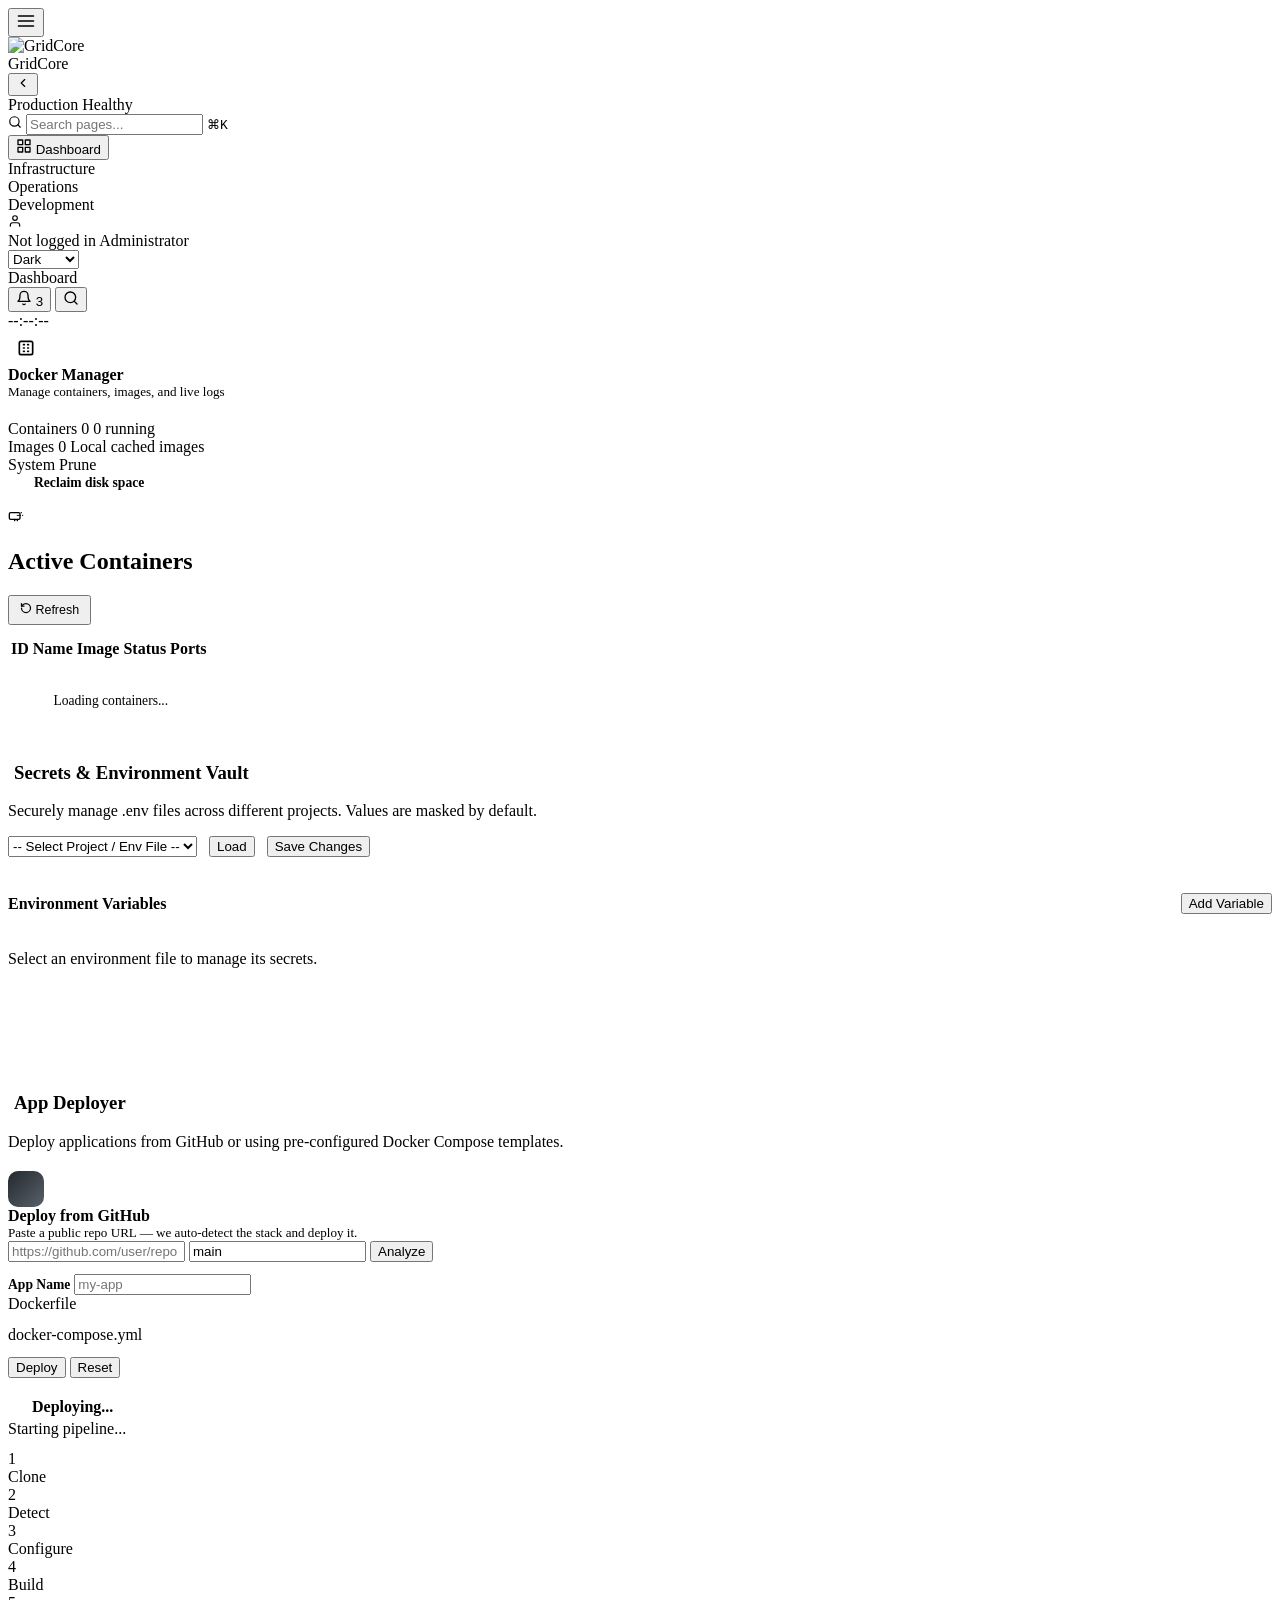
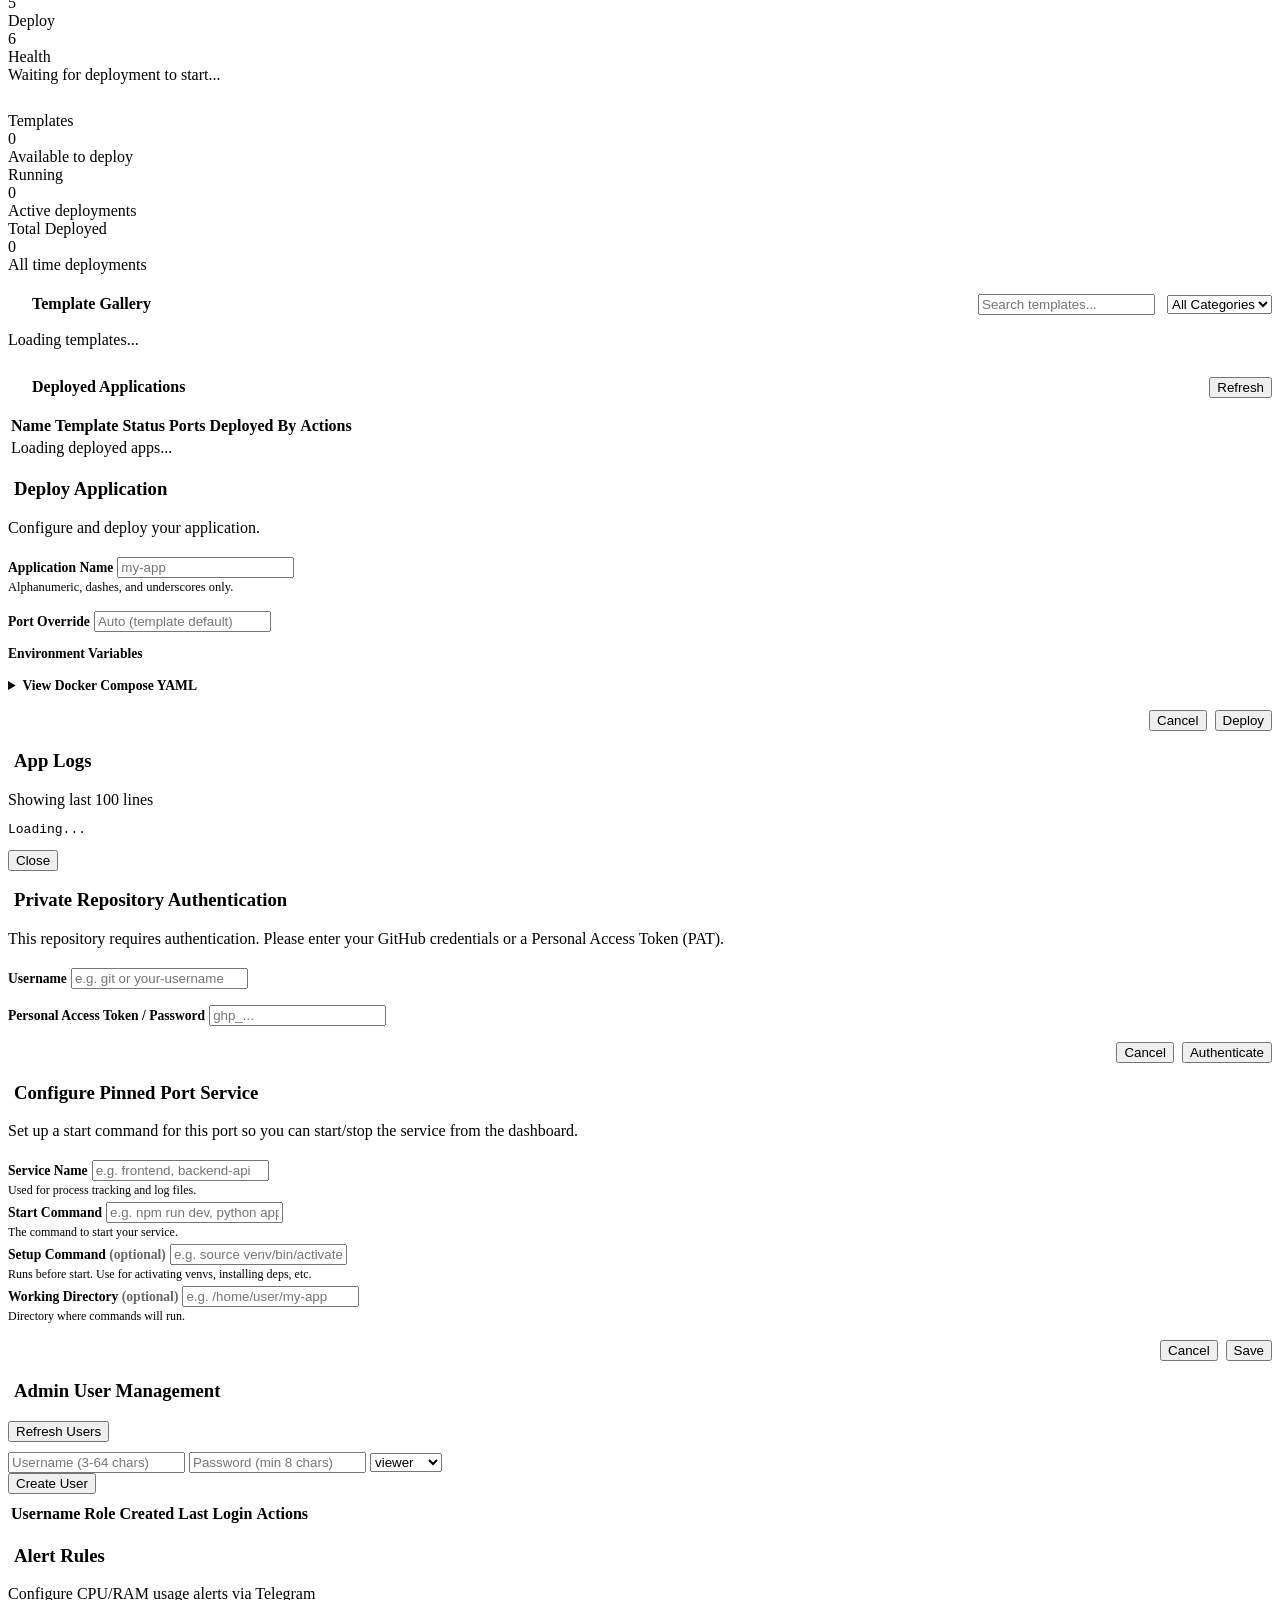
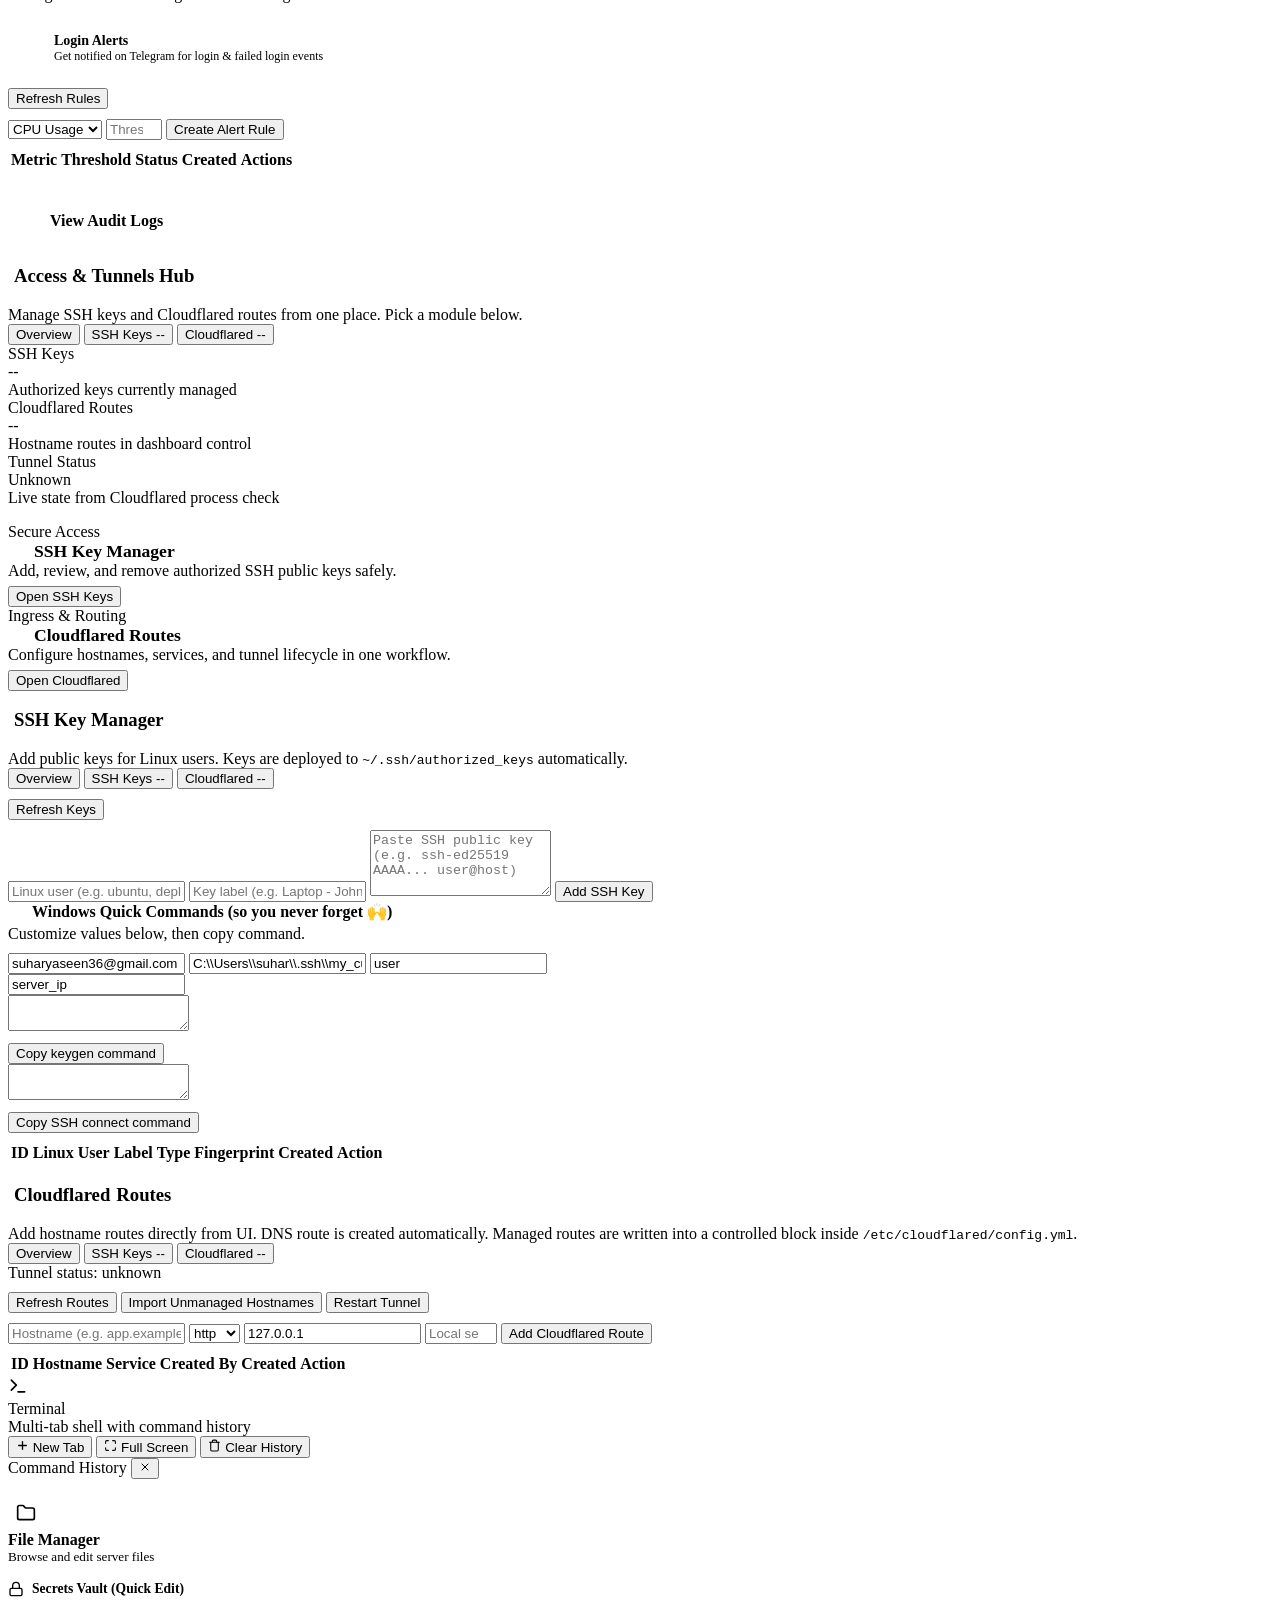
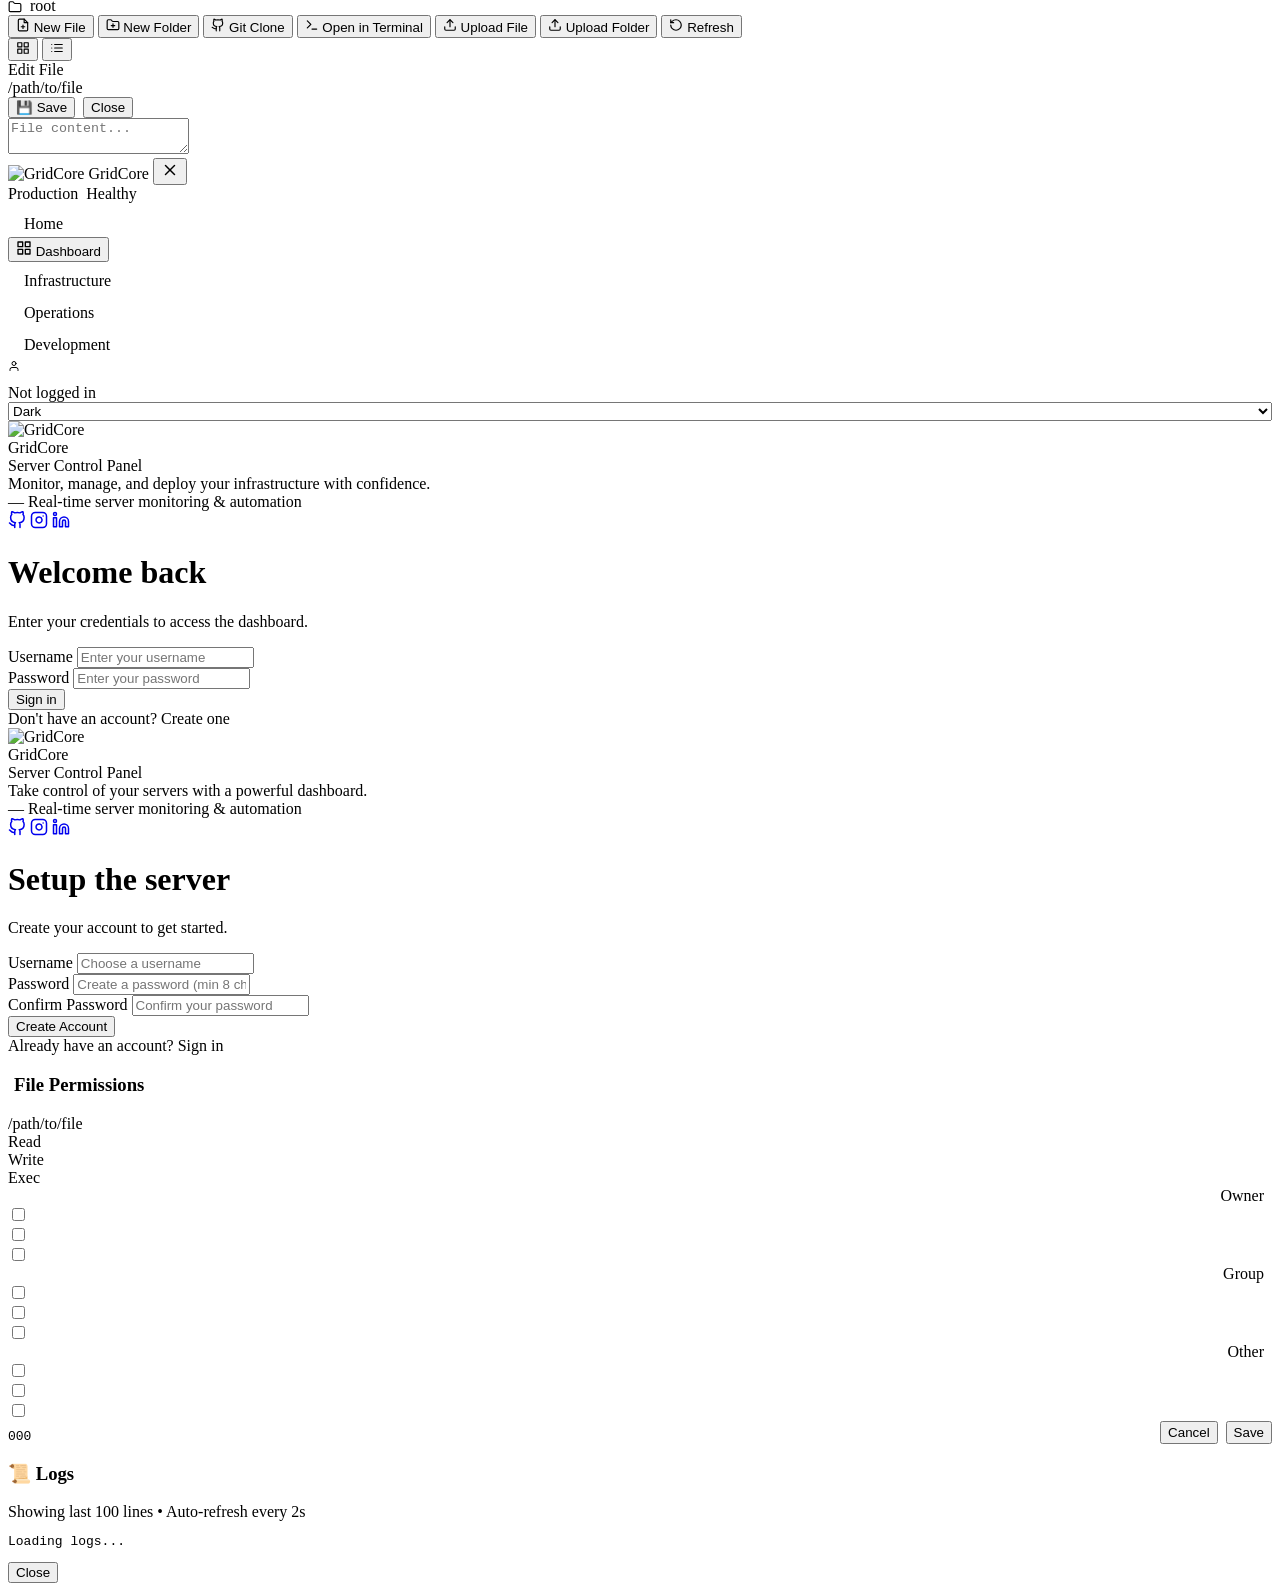
==== frontend/index.html @ aabeb28d "Restructure project layout, modularize frontend, and resolve database/ReferenceError issues" ====
<!DOCTYPE html>
<html lang="en">
<head>
  <meta charset="UTF-8" />
  <meta name="viewport" content="width=device-width, initial-scale=1.0, maximum-scale=5.0" />
  <title>GridCore</title>
  <link rel="preconnect" href="https://fonts.googleapis.com">
  <link rel="preconnect" href="https://fonts.gstatic.com" crossorigin>
  <link href="https://fonts.googleapis.com/css2?family=Inter:wght@400;500;600;700;800&display=swap" rel="stylesheet">
  <script src="https://cdn.jsdelivr.net/npm/chart.js"></script>
  <link rel="stylesheet" href="https://cdn.jsdelivr.net/npm/xterm/css/xterm.css" />
  <script src="https://cdn.jsdelivr.net/npm/xterm/lib/xterm.min.js"></script>
  <script src="https://cdn.jsdelivr.net/npm/xterm-addon-fit/lib/xterm-addon-fit.min.js"></script>
  <link rel="stylesheet" href="/static/css/style.css" />
  <script src="https://unpkg.com/lucide@latest"></script>
</head>
<body>
  
  <div class="app-sidebar" id="appSidebar">
  <!-- Mobile hamburger -->
  <button class="mobile-menu-btn" id="mobileMenuBtn" onclick="toggleMobileDrawer()" title="Menu">
    <svg width="20" height="20" viewBox="0 0 24 24" fill="none" stroke="currentColor" stroke-width="2" stroke-linecap="round" stroke-linejoin="round"><line x1="3" y1="6" x2="21" y2="6"/><line x1="3" y1="12" x2="21" y2="12"/><line x1="3" y1="18" x2="21" y2="18"/></svg>
  </button>

  <!-- Enterprise Context Header -->
  <div class="sidebar-org">
    <div class="sidebar-org-header">
      <img src="/logo" alt="GridCore" class="sidebar-org-logo" />
      <div class="sidebar-org-info">
        <div class="sidebar-org-name">GridCore</div>
        <div id="serverNameLabel" class="sidebar-org-server"></div>
      </div>
      <button class="sidebar-collapse-btn" onclick="toggleSidebar()" title="Collapse">
        <svg width="14" height="14" viewBox="0 0 24 24" fill="none" stroke="currentColor" stroke-width="2" stroke-linecap="round" stroke-linejoin="round"><polyline points="15 18 9 12 15 6"/></svg>
      </button>
    </div>
    <div class="sidebar-env-row">
      <span class="sidebar-env-badge">Production</span>
      <span class="sidebar-health-dot"></span>
      <span class="sidebar-health-text">Healthy</span>
    </div>
  </div>

  <!-- Search Bar -->
  <div class="sidebar-search-wrap">
    <svg width="14" height="14" viewBox="0 0 24 24" fill="none" stroke="currentColor" stroke-width="2" stroke-linecap="round" stroke-linejoin="round" class="sidebar-search-icon"><circle cx="11" cy="11" r="8"/><line x1="21" y1="21" x2="16.65" y2="16.65"/></svg>
    <input type="text" class="sidebar-search" placeholder="Search pages..." readonly onfocus="this.blur()" />
    <kbd class="sidebar-kbd">⌘K</kbd>
  </div>

  <!-- Navigation -->
  <div class="sidebar-scroll">
    <nav class="sidebar-nav" aria-label="Page navigation">
      <div class="sidebar-group">
        <button class="top-nav-item active" onclick="goToPage('dashboard')" id="dashboardNavItem">
          <svg width="16" height="16" viewBox="0 0 24 24" fill="none" stroke="currentColor" stroke-width="2" stroke-linecap="round" stroke-linejoin="round"><rect x="3" y="3" width="7" height="7"/><rect x="14" y="3" width="7" height="7"/><rect x="14" y="14" width="7" height="7"/><rect x="3" y="14" width="7" height="7"/></svg>
          <span>Dashboard</span>
        </button>
        <button id="terminalMenuItem" class="top-nav-item" style="display:none;" onclick="goToPage('terminal')">
          <svg width="16" height="16" viewBox="0 0 24 24" fill="none" stroke="currentColor" stroke-width="2" stroke-linecap="round" stroke-linejoin="round"><polyline points="4 17 10 11 4 5"/><line x1="12" x2="20" y1="19" y2="19"/></svg>
          <span>Terminal</span>
        </button>
      </div>

      <div class="sidebar-divider"></div>
      <div class="sidebar-group-label">Infrastructure</div>
      <div class="sidebar-group">
        <button id="dockerMenuItem" class="top-nav-item" style="display:none;" onclick="goToPage('docker')">
          <svg width="16" height="16" viewBox="0 0 24 24" fill="none" stroke="currentColor" stroke-width="2" stroke-linecap="round" stroke-linejoin="round"><path d="M10 17v2"/><path d="M14 17v2"/><rect x="2" y="7" width="16" height="10" rx="2"/><path d="M20 7v.01"/><path d="M22 11v.01"/><path d="M18 11v.01"/><path d="M16 11v.01"/><path d="M14 11v.01"/></svg>
          <span>Docker Manager</span>
        </button>
        <button id="pm2MenuItem" class="top-nav-item" style="display:none;" onclick="goToPage('pm2')">
          <svg width="16" height="16" viewBox="0 0 24 24" fill="none" stroke="currentColor" stroke-width="2" stroke-linecap="round" stroke-linejoin="round"><polygon points="13 2 3 14 12 14 11 22 21 10 12 10 13 2"/></svg>
          <span>PM2 Manager</span>
        </button>
      </div>

      <div class="sidebar-divider"></div>
      <div class="sidebar-group-label">Operations</div>
      <div class="sidebar-group">
        <button id="adminMenuItem" class="top-nav-item" style="display:none;" onclick="goToPage('admin')">
          <svg width="16" height="16" viewBox="0 0 24 24" fill="none" stroke="currentColor" stroke-width="2" stroke-linecap="round" stroke-linejoin="round"><path d="M16 21v-2a4 4 0 0 0-4-4H6a4 4 0 0 0-4 4v2"/><circle cx="9" cy="7" r="4"/><path d="M22 21v-2a4 4 0 0 0-3-3.87"/><path d="M16 3.13a4 4 0 0 1 0 7.75"/></svg>
          <span>Team</span>
        </button>
        <button id="alertRulesMenuItem" class="top-nav-item" style="display:none;" onclick="goToPage('alert-rules')">
          <svg width="16" height="16" viewBox="0 0 24 24" fill="none" stroke="currentColor" stroke-width="2" stroke-linecap="round" stroke-linejoin="round"><path d="M6 8a6 6 0 0 1 12 0c0 7 3 9 3 9H3s3-2 3-9"/><path d="M10.3 21a1.94 1.94 0 0 0 3.4 0"/></svg>
          <span>Alert Rules</span>
        </button>
        <button id="accessHubMenuItem" class="top-nav-item" style="display:none;" onclick="goToPage('access-hub')">
          <svg width="16" height="16" viewBox="0 0 24 24" fill="none" stroke="currentColor" stroke-width="2" stroke-linecap="round" stroke-linejoin="round"><circle cx="12" cy="12" r="10"/><path d="M12 6v6l4 2"/></svg>
          <span>Access & Tunnels</span>
        </button>
      </div>

      <div class="sidebar-divider"></div>
      <div class="sidebar-group-label">Development</div>
      <div class="sidebar-group">
        <button id="fileManagerMenuItem" class="top-nav-item" style="display:none;" onclick="goToPage('file-manager')">
          <svg width="16" height="16" viewBox="0 0 24 24" fill="none" stroke="currentColor" stroke-width="2" stroke-linecap="round" stroke-linejoin="round"><path d="M4 20h16a2 2 0 0 0 2-2V8a2 2 0 0 0-2-2h-7.93a2 2 0 0 1-1.66-.9l-.82-1.2A2 2 0 0 0 7.93 3H4a2 2 0 0 0-2 2v13c0 1.1.9 2 2 2Z"/></svg>
          <span>File Manager</span>
        </button>
        <button id="deployMenuItem" class="top-nav-item" style="display:none;" onclick="goToPage('deploy')">
          <svg width="16" height="16" viewBox="0 0 24 24" fill="none" stroke="currentColor" stroke-width="2" stroke-linecap="round" stroke-linejoin="round"><path d="M4.5 16.5c-1.5 1.26-2 5-2 5s3.74-.5 5-2c.71-.84.7-2.13-.09-2.91"/><path d="m12 15-3-3a22 22 0 0 1 2-3.95A12.88 12.88 0 0 1 22 2c0 2.72-.78 7.5-6 11a22.35 22.35 0 0 1-4 2z"/><path d="M9 12H4s.55-3.03 2-4c1.62-1.08 5 0 5 0"/><path d="M12 15v5s3.03-.55 4-2c1.08-1.62 0-5 0-5"/></svg>
          <span>Deploy Apps</span>
        </button>
      </div>
    </nav>
  </div>

  <!-- Footer: User + Theme -->
  <div class="sidebar-footer">
    <div class="sidebar-user">
      <div class="sidebar-user-avatar">
        <svg width="14" height="14" viewBox="0 0 24 24" fill="none" stroke="currentColor" stroke-width="2" stroke-linecap="round" stroke-linejoin="round"><path d="M20 21v-2a4 4 0 0 0-4-4H8a4 4 0 0 0-4 4v2"/><circle cx="12" cy="7" r="4"/></svg>
      </div>
      <div class="sidebar-user-info">
        <span id="authInfo" class="sidebar-user-name">Not logged in</span>
        <span class="sidebar-user-role">Administrator</span>
      </div>
      <div class="sidebar-user-actions">
        <button id="changePasswordBtn" onclick="openChangePasswordModal()" title="Change Password" class="sidebar-icon-btn" style="display:none;">
          <svg width="13" height="13" viewBox="0 0 24 24" fill="none" stroke="currentColor" stroke-width="2" stroke-linecap="round" stroke-linejoin="round"><path d="M21 2l-2 2m-7.61 7.61a5.5 5.5 0 1 1-7.778 7.778 5.5 5.5 0 0 1 7.777-7.777zm0 0L15.5 7.5m0 0l3 3L22 7l-3-3m-3.5 3.5L19 4"/></svg>
        </button>
        <button id="logoutBtn" onclick="logout()" title="Log out" class="sidebar-icon-btn" style="display:none;">
          <svg width="13" height="13" viewBox="0 0 24 24" fill="none" stroke="currentColor" stroke-width="2" stroke-linecap="round" stroke-linejoin="round"><path d="M9 21H5a2 2 0 0 1-2-2V5a2 2 0 0 1 2-2h4"/><polyline points="16 17 21 12 16 7"/><line x1="21" x2="9" y1="12" y2="12"/></svg>
        </button>
      </div>
    </div>
    <div class="sidebar-footer-row">
      <select id="themeSelect" class="theme-select" onchange="setTheme(this.value)">
        <option value="dark">Dark</option>
        <option value="light">Light</option>
        <option value="car">Car</option>
        <option value="batman">Batman</option>
        <option value="builder">Builder</option>
        <option value="coding">Coding</option>
        <option value="networking">Network</option>
      </select>
    </div>
  </div>
</div>

<main class="app-main" id="appMain">
  <!-- Enterprise Top Bar -->
  <div class="topbar-enterprise">
    <div class="topbar-left">
      <div class="topbar-breadcrumb">
        <span class="topbar-breadcrumb-item active" id="topbarBreadcrumb">Dashboard</span>
      </div>
    </div>
    <div class="topbar-right">
      <button class="topbar-icon-btn" title="Notifications">
        <svg width="16" height="16" viewBox="0 0 24 24" fill="none" stroke="currentColor" stroke-width="2" stroke-linecap="round" stroke-linejoin="round"><path d="M6 8a6 6 0 0 1 12 0c0 7 3 9 3 9H3s3-2 3-9"/><path d="M10.3 21a1.94 1.94 0 0 0 3.4 0"/></svg>
        <span class="topbar-badge">3</span>
      </button>
      <button class="topbar-icon-btn" title="Search (⌘K)">
        <svg width="16" height="16" viewBox="0 0 24 24" fill="none" stroke="currentColor" stroke-width="2" stroke-linecap="round" stroke-linejoin="round"><circle cx="11" cy="11" r="8"/><line x1="21" y1="21" x2="16.65" y2="16.65"/></svg>
      </button>
      <div class="topbar-time" id="topbarTime">--:--:--</div>
    </div>
  </div>

  <div class="app-content-wrapper">

  <div id="dashboardContent" style="display:none;">
    <!-- Nested card shell like Dokploy -->
    <div class="dash-outer">
      <div class="dash-inner">
        <!-- Header row -->
        <div class="dash-header">
          <div>
            <h1 class="dash-heading">Dashboard</h1>
            <p class="dash-subheading">Monitor your infrastructure in real time.</p>
          </div>
        </div>

        <!-- KPI Grid -->
        <div class="dash-kpi-grid">
          <div class="stat-card">
            <span class="stat-label">Battery</span>
            <span class="stat-value" id="batteryValue">--%</span>
            <span class="stat-delta" id="batteryMode">Checking...</span>
          </div>
          <div class="stat-card">
            <span class="stat-label">CPU Usage</span>
            <span class="stat-value" id="cpuValue">--%</span>
            <span class="stat-delta">Live processor usage</span>
          </div>
          <div class="stat-card">
            <span class="stat-label">RAM Usage</span>
            <span class="stat-value" id="ramValue">--%</span>
            <span class="stat-delta" id="ramDelta">Current memory consumption</span>
          </div>
          <div class="stat-card">
            <span class="stat-label">Docker</span>
            <span class="stat-value stat-value-sm" id="dockerStatValue">0</span>
            <span class="stat-delta" id="dockerStatRunning">0 running</span>
          </div>
        </div>

        <!-- Chart Section -->
        <div class="dash-section-card">
          <div class="dash-section-header">
            <div class="dash-section-title-row">
              <svg width="16" height="16" viewBox="0 0 24 24" fill="none" stroke="currentColor" stroke-width="2" stroke-linecap="round" stroke-linejoin="round" class="dash-section-icon"><polyline points="22 12 18 12 15 21 9 3 6 12 2 12"/></svg>
              <h2 class="dash-section-title">System Trend</h2>
            </div>
            <span class="dash-section-badge">Last 3 hours</span>
          </div>
          <p class="dash-section-desc">CPU, RAM &amp; Battery over time</p>
          <div class="dash-chart-wrap">
            <canvas id="cpuChart" height="120"></canvas>
          </div>
        </div>

        <!-- Two-column row -->
        <div class="dash-cols">
          <!-- Pinned Ports -->
          <div class="dash-section-card">
            <div class="dash-section-header">
              <div class="dash-section-title-row">
                <svg width="16" height="16" viewBox="0 0 24 24" fill="none" stroke="currentColor" stroke-width="2" stroke-linecap="round" stroke-linejoin="round" class="dash-section-icon"><path d="M12 22s-8-4.5-8-11.8A8 8 0 0 1 12 2a8 8 0 0 1 8 8.2c0 7.3-8 11.8-8 11.8z"/><circle cx="12" cy="10" r="3"/></svg>
                <h2 class="dash-section-title">Pinned Ports</h2>
              </div>
            </div>
            <div class="dash-inline-form">
              <input id="pinnedPortInput" class="field" type="number" min="1" max="65535" placeholder="Port e.g. 8000" />
              <button id="addPinnedPortBtn" onclick="addPinnedPort()" class="btn-outline" style="white-space:nowrap;">Pin Port</button>
            </div>
            <table class="dash-table" id="pinnedPortsTable">
              <thead>
                <tr><th>Port</th><th>Alias</th><th>Status</th><th></th></tr>
              </thead>
              <tbody id="pinnedPortsBody"></tbody>
            </table>
          </div>

          <!-- Docker -->
          <div class="dash-section-card">
            <div class="dash-section-header">
              <div class="dash-section-title-row">
                <svg width="16" height="16" viewBox="0 0 24 24" fill="none" stroke="currentColor" stroke-width="2" stroke-linecap="round" stroke-linejoin="round" class="dash-section-icon"><rect width="20" height="14" x="2" y="3" rx="2"/><line x1="8" x2="16" y1="21" y2="21"/><line x1="12" x2="12" y1="17" y2="21"/></svg>
                <h2 class="dash-section-title">Docker Containers</h2>
              </div>
            </div>
            <table class="dash-table" id="dockerTable">
              <thead>
                <tr><th>Name</th><th>Status</th><th>Ports</th></tr>
              </thead>
              <tbody id="dockerBody"></tbody>
            </table>
          </div>
        </div>

        <!-- Two-column row 2 -->
        <div class="dash-cols">
          <!-- Open Ports -->
          <div class="dash-section-card">
            <div class="dash-section-header">
              <div class="dash-section-title-row" style="cursor:pointer;user-select:none;" onclick="togglePortsSection()">
                <svg width="16" height="16" viewBox="0 0 24 24" fill="none" stroke="currentColor" stroke-width="2" stroke-linecap="round" stroke-linejoin="round" class="dash-section-icon"><path d="M10 3H3v7l7 7v7l11-11V3h-7"/><path d="M17 7h.01"/></svg>
                <h2 class="dash-section-title">Open Ports</h2>
                <span id="portsToggleIcon" class="dash-chevron"><svg width="14" height="14" viewBox="0 0 24 24" fill="none" stroke="currentColor" stroke-width="2" stroke-linecap="round" stroke-linejoin="round"><polyline points="18 15 12 9 6 15"/></svg></span>
              </div>
            </div>
            <div id="portsSectionBody">
              <table class="dash-table" id="portsTable">
                <thead>
                  <tr><th>Protocol</th><th>State</th><th>Local Address</th><th>Alias</th><th></th></tr>
                </thead>
                <tbody id="portsBody"></tbody>
              </table>
              <div class="dash-activity-label">Recent Port Activity</div>
              <div id="recentPortsList" class="recent-ports-list"></div>
            </div>
          </div>

          <!-- To-Do -->
          <div class="dash-section-card">
            <div class="dash-section-header">
              <div class="dash-section-title-row">
                <svg width="16" height="16" viewBox="0 0 24 24" fill="none" stroke="currentColor" stroke-width="2" stroke-linecap="round" stroke-linejoin="round" class="dash-section-icon"><path d="M9 11l3 3L22 4"/><path d="M21 12v7a2 2 0 0 1-2 2H5a2 2 0 0 1-2-2V5a2 2 0 0 1 2-2h11"/></svg>
                <h2 class="dash-section-title">Operations To-Do</h2>
              </div>
            </div>
            <div class="dash-inline-form" id="todoComposer">
              <input id="todoInput" class="field" placeholder="Add task e.g. rotate nginx logs" />
              <button id="addTodoBtn" onclick="addTodo()" class="btn-outline" style="white-space:nowrap;">Add Task</button>
            </div>
            <div id="todoMeta" class="dash-todo-meta muted">0 total • 0 done • 0 pending</div>
            <ul id="todoList" class="todo-list"></ul>
          </div>
        </div>

      </div>
    </div>
  </div>

  

  <!-- ─── PM2 Manager Section ─── -->
  <section class="admin-page" id="pm2Page" style="display:none;">
    <div style="display:flex; justify-content:space-between; align-items:center; margin-bottom:20px; flex-wrap:wrap; gap:12px;">
      <div style="display:flex; align-items:center; gap:8px;">
        <div style="width:36px;height:36px;border-radius:10px;background:var(--brand-soft);display:flex;align-items:center;justify-content:center;color:var(--brand);flex-shrink:0;">
          <svg width="20" height="20" viewBox="0 0 24 24" fill="none" stroke="currentColor" stroke-width="2.5" stroke-linecap="round" stroke-linejoin="round"><polygon points="13 2 3 14 12 14 11 22 21 10 12 10 13 2"/></svg>
        </div>
        <div>
          <h4 style="margin:0;font-weight:600;">PM2 Process Manager</h4>
          <div class="muted" style="font-size:0.82rem;">Monitor and manage local Node, Python, and script applications</div>
        </div>
      </div>
      <div style="display:flex; gap:8px; flex-wrap:wrap;">
        <button class="btn-neutral" onclick="openStartPm2AppModal()"><i data-lucide="plus" style="width:14px;height:14px;display:inline-block;vertical-align:middle;margin-right:4px;"></i> Start New App</button>
        <button class="btn-neutral" onclick="pm2GlobalAction('restart_all')"><i data-lucide="refresh-cw" style="width:14px;height:14px;display:inline-block;vertical-align:middle;margin-right:4px;"></i> Restart All</button>
        <button class="btn-danger" style="background:var(--bad);" onclick="pm2GlobalAction('stop_all')"><i data-lucide="square" style="width:14px;height:14px;display:inline-block;vertical-align:middle;margin-right:4px;"></i> Stop All</button>
        <button class="btn-success" onclick="pm2GlobalAction('save')"><i data-lucide="save" style="width:14px;height:14px;display:inline-block;vertical-align:middle;margin-right:4px;"></i> Save List</button>
        <button class="btn-neutral" onclick="pm2GlobalAction('reload_pm2')"><i data-lucide="zap" style="width:14px;height:14px;display:inline-block;vertical-align:middle;margin-right:4px;"></i> Reload PM2</button>
        <button class="btn-neutral" style="background:#4b5563;color:white;" onclick="pm2GlobalAction('startup')"><i data-lucide="power" style="width:14px;height:14px;display:inline-block;vertical-align:middle;margin-right:4px;"></i> Startup Setup</button>
        <button class="btn-danger" style="background:#b91c1c;" onclick="pm2GlobalAction('kill')"><i data-lucide="skull" style="width:14px;height:14px;display:inline-block;vertical-align:middle;margin-right:4px;"></i> Kill PM2</button>
      </div>
    </div>

    <!-- Processes Table -->
    <div class="cloudflared-table-wrap">
      <table class="dash-table">
        <thead>
          <tr>
            <th>ID</th>
            <th>Name</th>
            <th>PID</th>
            <th>Status</th>
            <th>CPU</th>
            <th>Memory</th>
            <th>Uptime</th>
            <th>Restarts</th>
            <th>Version</th>
            <th>Working Dir</th>
            <th>Actions</th>
          </tr>
        </thead>
        <tbody id="pm2ProcessBody">
          <tr><td colspan="11" style="padding:32px;text-align:center;color:var(--muted);font-size:0.85rem;">Loading PM2 processes...</td></tr>
        </tbody>
      </table>
    </div>
  </section>

  <section class="admin-page" id="dockerPage">
    <div class="dash-section-card" style="border:none;padding:0;background:transparent;">
      <div class="gh-deploy-header" style="margin-bottom:20px;">
        <div style="width:36px;height:36px;border-radius:8px;background:var(--brand-soft);display:flex;align-items:center;justify-content:center;color:var(--brand);flex-shrink:0;">
          <svg width="20" height="20" viewBox="0 0 24 24" fill="none" stroke="currentColor" stroke-width="2" stroke-linecap="round" stroke-linejoin="round"><rect x="4" y="4" width="16" height="16" rx="2"/><path d="M9 8h1"/><path d="M14 8h1"/><path d="M9 12h1"/><path d="M14 12h1"/><path d="M9 16h1"/><path d="M14 16h1"/></svg>
        </div>
        <div>
          <h4 style="margin:0;font-weight:600;">Docker Manager</h4>
          <div class="muted" style="font-size:0.82rem;">Manage containers, images, and live logs</div>
        </div>
      </div>

      <div class="dash-kpi-grid" style="margin-bottom:16px;">
        <div class="stat-card">
          <span class="stat-label">Containers</span>
          <span class="stat-value stat-value-sm" id="dockerKpiTotal">0</span>
          <span class="stat-delta" id="dockerKpiRunning">0 running</span>
        </div>
        <div class="stat-card">
          <span class="stat-label">Images</span>
          <span class="stat-value stat-value-sm" id="dockerKpiImages">0</span>
          <span class="stat-delta">Local cached images</span>
        </div>
        <div class="stat-card" style="cursor:pointer;border-color:var(--border);" onclick="pruneDocker()">
          <span class="stat-label" style="color:var(--warn);">System Prune</span>
          <div style="display:flex;align-items:center;gap:8px;">
            <svg width="18" height="18" viewBox="0 0 24 24" fill="none" stroke="var(--warn)" stroke-width="2" stroke-linecap="round" stroke-linejoin="round"><path d="M3 6h18"/><path d="M19 6v14c0 1-1 2-2 2H7c-1 0-2-1-2-2V6"/><path d="M8 6V4c0-1 1-2 2-2h4c1 0 2 1 2 2v2"/></svg>
            <span style="font-size:0.85rem;font-weight:600;color:var(--warn);">Reclaim disk space</span>
          </div>
        </div>
      </div>

      <div class="dash-section-card">
        <div class="dash-section-header" style="margin-bottom:12px;">
          <div class="dash-section-title-row">
            <svg width="16" height="16" viewBox="0 0 24 24" fill="none" stroke="currentColor" stroke-width="2" stroke-linecap="round" stroke-linejoin="round" class="dash-section-icon"><path d="M10 17v2"/><path d="M14 17v2"/><rect x="2" y="7" width="16" height="10" rx="2"/><path d="M20 7v.01"/><path d="M22 11v.01"/><path d="M18 11v.01"/><path d="M16 11v.01"/><path d="M14 11v.01"/></svg>
            <h2 class="dash-section-title">Active Containers</h2>
          </div>
          <button class="btn-outline" onclick="loadDockerContainers()" style="height:30px;padding:0 10px;font-size:0.78rem;">
            <svg width="12" height="12" viewBox="0 0 24 24" fill="none" stroke="currentColor" stroke-width="2.5" stroke-linecap="round" stroke-linejoin="round"><path d="M3 12a9 9 0 1 0 9-9 9.75 9.75 0 0 0-6.74 2.74L3 8"/><path d="M3 3v5h5"/></svg>
            Refresh
          </button>
        </div>
        <div class="cloudflared-table-wrap">
          <table class="dash-table" id="dockerFullTable">
            <thead>
              <tr><th>ID</th><th>Name</th><th>Image</th><th>Status</th><th>Ports</th><th></th></tr>
            </thead>
            <tbody id="dockerFullBody">
               <tr><td colspan="6" style="padding:32px;text-align:center;color:var(--muted);font-size:0.85rem;">Loading containers...</td></tr>
            </tbody>
          </table>
        </div>
      </div>
    </div>
  </section>

  <section class="card admin-page" id="secretsPage">
    <h3 style="display:flex;align-items:center;gap:6px;"><i data-lucide="shield-check"></i> Secrets & Environment Vault</h3>
    <div class="muted" style="margin-top: 6px;">Securely manage .env files across different projects. Values are masked by default.</div>
    
    <div style="display:flex; gap: 12px; margin-top: 16px; flex-wrap: wrap;">
      <select id="envProjectSelect" class="field" style="max-width: 300px;" onchange="loadEnvVault()">
        <option value="">-- Select Project / Env File --</option>
        <option value=".env">.env (project root)</option>
        <option value=".env.example">.env.example (project root)</option>
      </select>
      <button class="btn-neutral" onclick="loadEnvVault()"><i data-lucide="refresh-cw" style="width:16px;height:16px;"></i> Load</button>
      <button class="btn-success" onclick="saveEnvVault()"><i data-lucide="save" style="width:16px;height:16px;"></i> Save Changes</button>
    </div>
    <div id="envVaultMsg" class="info-text" style="margin-top: 8px;"></div>

    <div class="cloudflared-panel" style="margin-top: 16px; min-height: 200px;">
      <div style="display: flex; justify-content: space-between; align-items: center; margin-bottom: 16px;">
        <h4><i data-lucide="key"></i> Environment Variables</h4>
        <button class="btn-neutral" onclick="addEnvVariableRow()"><i data-lucide="plus" style="width:16px;height:16px;"></i> Add Variable</button>
      </div>
      
      <div id="envVaultEditor" style="display: flex; flex-direction: column; gap: 8px;">
        <div class="muted">Select an environment file to manage its secrets.</div>
      </div>
    </div>
  </section>

  <section class="card admin-page" id="deployPage">
    <h3 style="display:flex;align-items:center;gap:6px;"><i data-lucide="rocket"></i> App Deployer</h3>
    <div class="muted" style="margin-top: 6px;">Deploy applications from GitHub or using pre-configured Docker Compose templates.</div>

    <!-- ── GitHub Deploy Section ── -->
    <div class="gh-deploy-box" style="margin-top: 20px;">
      <div class="gh-deploy-header">
        <div style="width:36px;height:36px;border-radius:10px;background:linear-gradient(135deg,#24292e,#586069);display:flex;align-items:center;justify-content:center;color:#fff;">
          <i data-lucide="github" style="width:20px;height:20px;"></i>
        </div>
        <div>
          <h4 style="margin:0;">Deploy from GitHub</h4>
          <div class="muted" style="font-size:0.82rem;">Paste a public repo URL — we auto-detect the stack and deploy it.</div>
        </div>
      </div>

      <div class="gh-input-row">
        <input id="ghRepoUrl" class="gh-url-input" placeholder="https://github.com/user/repo" />
        <input id="ghBranch" class="gh-branch-input" value="main" placeholder="branch" />
        <button onclick="analyzeGitHubRepo()" id="ghAnalyzeBtn"><i data-lucide="search" style="width:16px;height:16px;"></i> Analyze</button>
      </div>
      <div id="ghAnalyzeError" class="error-text" style="margin-top:8px;"></div>

      <!-- Analysis Results -->
      <div id="ghAnalysisCard" class="gh-analysis-card">
        <div class="gh-badges" id="ghBadges"></div>

        <div class="gh-form-grid">
          <div>
            <label style="font-weight:600;font-size:0.85rem;color:var(--muted);">App Name</label>
            <input id="ghAppName" class="field" placeholder="my-app" style="margin-top:4px;" />
          </div>
        </div>

        <div id="ghServiceSection" class="gh-service-section" style="display:none;">
          <label>Services <span class="muted" style="font-weight:400;">— edit host ports below</span></label>
          <div id="ghServiceList"></div>
        </div>

        <div id="ghEnvSection" style="display:none;">
          <label style="font-weight:600;font-size:0.85rem;color:var(--muted);">Environment Variables <span class="muted" style="font-weight:400;">(from .env.example)</span></label>
          <div id="ghEnvVars" class="gh-env-list"></div>
        </div>

        <div id="ghDockerfileToggle" class="gh-preview-toggle" onclick="togglePreview('ghDockerfilePreview', this)">
          <i data-lucide="chevron-right" style="width:14px;height:14px;"></i> Dockerfile
        </div>
        <pre id="ghDockerfilePreview" class="gh-preview-content"></pre>

        <div id="ghComposeToggle" class="gh-preview-toggle" onclick="togglePreview('ghComposePreview', this)">
          <i data-lucide="chevron-right" style="width:14px;height:14px;"></i> docker-compose.yml
        </div>
        <pre id="ghComposePreview" class="gh-preview-content"></pre>

        <div class="gh-actions">
          <button class="btn-success" onclick="deployFromGitHub()" id="ghDeployBtn"><i data-lucide="rocket" style="width:14px;height:14px;"></i> Deploy</button>
          <button class="btn-neutral" onclick="resetGitHubDeploy()">Reset</button>
        </div>
        <div id="ghDeployError" class="error-text" style="margin-top:8px;"></div>
      </div>

      <!-- Deployment Progress -->
      <div id="ghDeployPanel" class="gh-deploy-panel">
        <h4 style="margin:20px 0 4px;display:flex;align-items:center;gap:6px;">
          <i data-lucide="activity" style="width:18px;height:18px;"></i>
          <span id="ghDeployTitle">Deploying...</span>
        </h4>
        <div id="ghDeployStatus" class="muted" style="margin-bottom:12px;">Starting pipeline...</div>

        <div class="gh-stepper" id="ghStepper">
          <div class="gh-step" data-step="clone">
            <div class="gh-step-circle">1</div>
            <div class="gh-step-label">Clone</div>
          </div>
          <div class="gh-step" data-step="detect">
            <div class="gh-step-circle">2</div>
            <div class="gh-step-label">Detect</div>
          </div>
          <div class="gh-step" data-step="configure">
            <div class="gh-step-circle">3</div>
            <div class="gh-step-label">Configure</div>
          </div>
          <div class="gh-step" data-step="build">
            <div class="gh-step-circle">4</div>
            <div class="gh-step-label">Build</div>
          </div>
          <div class="gh-step" data-step="deploy">
            <div class="gh-step-circle">5</div>
            <div class="gh-step-label">Deploy</div>
          </div>
          <div class="gh-step" data-step="health">
            <div class="gh-step-circle">6</div>
            <div class="gh-step-label">Health</div>
          </div>
        </div>

        <div id="ghDeployLog" class="gh-deploy-log">Waiting for deployment to start...</div>
        <div style="margin-top:12px;display:flex;gap:8px;">
          <button class="btn-danger" id="ghDeleteDeployBtn" style="display:none;" onclick="deleteFailedGitHubDeploy()">
            <i data-lucide="trash-2" style="width:14px;height:14px;"></i> Delete Deployment
          </button>
        </div>
      </div>
    </div>

    <div class="cloudflared-kpis" style="margin-top: 16px;">
      <div class="cloudflared-kpi">
        <div class="cloudflared-kpi-label">Templates</div>
        <div class="cloudflared-kpi-value" id="deployKpiTemplates">0</div>
        <div class="cloudflared-kpi-note">Available to deploy</div>
      </div>
      <div class="cloudflared-kpi">
        <div class="cloudflared-kpi-label">Running</div>
        <div class="cloudflared-kpi-value" id="deployKpiRunning">0</div>
        <div class="cloudflared-kpi-note">Active deployments</div>
      </div>
      <div class="cloudflared-kpi">
        <div class="cloudflared-kpi-label">Total Deployed</div>
        <div class="cloudflared-kpi-value" id="deployKpiTotal">0</div>
        <div class="cloudflared-kpi-note">All time deployments</div>
      </div>
    </div>

    <div style="display:flex; gap:12px; margin-top:20px; flex-wrap:wrap; align-items:center;">
      <h4 style="margin:0; display:flex; align-items:center; gap:6px;"><i data-lucide="layout-grid" style="width:18px;height:18px;"></i> Template Gallery</h4>
      <div style="flex:1;"></div>
      <input id="deployTemplateSearch" class="field" placeholder="Search templates..." style="max-width:250px;" oninput="filterDeployTemplates()" />
      <select id="deployCategoryFilter" class="field" style="max-width:160px;" onchange="filterDeployTemplates()">
        <option value="">All Categories</option>
        <option value="web">Web</option>
        <option value="dev">Dev</option>
        <option value="database">Database</option>
      </select>
    </div>

    <div id="deployTemplateGrid" style="display:grid; grid-template-columns:repeat(auto-fill, minmax(260px, 1fr)); gap:16px; margin-top:16px;">
      <div class="muted">Loading templates...</div>
    </div>

    <div style="margin-top:28px;">
      <div style="display:flex; align-items:center; gap:6px; margin-bottom:16px;">
        <h4 style="margin:0; display:flex; align-items:center; gap:6px;"><i data-lucide="layers" style="width:18px;height:18px;"></i> Deployed Applications</h4>
        <div style="flex:1;"></div>
        <button class="btn-neutral" onclick="loadDeployedApps()"><i data-lucide="refresh-cw" style="width:14px;height:14px;"></i> Refresh</button>
      </div>
      <table class="data-table">
        <thead>
          <tr>
            <th>Name</th>
            <th>Template</th>
            <th>Status</th>
            <th>Ports</th>
            <th>Deployed By</th>
            <th>Actions</th>
          </tr>
        </thead>
        <tbody id="deployedAppsBody">
          <tr><td colspan="6" class="muted">Loading deployed apps...</td></tr>
        </tbody>
      </table>
    </div>
  </section>

  <div id="deployWizardModal">
    <div id="deployWizardBox">
      <h3 style="display:flex;align-items:center;gap:6px;"><i data-lucide="rocket"></i> <span id="deployWizardTitle">Deploy Application</span></h3>
      <div class="muted" style="margin-top:4px;" id="deployWizardDesc">Configure and deploy your application.</div>

      <div style="margin-top:16px;">
        <label style="font-weight:600; font-size:0.85rem; color:var(--muted);">Application Name</label>
        <input id="deployAppName" class="field" placeholder="my-app" style="margin-top:4px;" />
        <div class="muted" style="font-size:0.78rem; margin-top:2px;">Alphanumeric, dashes, and underscores only.</div>
      </div>

      <div style="margin-top:12px;">
        <label style="font-weight:600; font-size:0.85rem; color:var(--muted);">Port Override</label>
        <input id="deployPortOverride" class="field" type="number" placeholder="Auto (template default)" style="margin-top:4px;" />
      </div>

      <div id="deployEnvVarsSection" style="margin-top:12px;">
        <label style="font-weight:600; font-size:0.85rem; color:var(--muted);">Environment Variables</label>
        <div id="deployEnvVarsFields" style="margin-top:8px; display:flex; flex-direction:column; gap:8px;">
        </div>
      </div>

      <div style="margin-top:8px;">
        <details style="margin-top:8px;">
          <summary style="cursor:pointer; font-size:0.85rem; color:var(--muted); font-weight:600;">View Docker Compose YAML</summary>
          <pre id="deployComposePreview" style="margin-top:8px; background:var(--surface); border:1px solid var(--border); border-radius:8px; padding:12px; font-size:0.8rem; max-height:250px; overflow:auto; white-space:pre-wrap;"></pre>
        </details>
      </div>

      <div id="deployWizardError" class="error-text" style="margin-top:8px;"></div>

      <div style="display:flex; gap:8px; justify-content:flex-end; margin-top:16px;">
        <button class="btn-neutral" onclick="closeDeployWizard()">Cancel</button>
        <button class="btn-success" id="deployWizardSubmitBtn" onclick="submitDeploy()"><i data-lucide="rocket" style="width:14px;height:14px;"></i> Deploy</button>
      </div>
    </div>
  </div>

  <div id="deployLogsModal">
    <div id="deployLogsBox">
      <h3 style="display:flex;align-items:center;gap:6px;"><i data-lucide="file-text"></i> <span id="deployLogsTitle">App Logs</span></h3>
      <div class="log-meta" id="deployLogsMeta">Showing last 100 lines</div>
      <pre id="deployLogsContent">Loading...</pre>
      <div style="display:flex; gap:8px;">
        <button class="btn-neutral" onclick="closeDeployLogs()">Close</button>
      </div>
    </div>
  </div>

  <div id="ghPrivateRepoModal">
    <div id="ghPrivateRepoBox">
      <h3 style="display:flex;align-items:center;gap:6px;"><i data-lucide="lock"></i> Private Repository Authentication</h3>
      <div class="muted" style="margin-top:4px;">This repository requires authentication. Please enter your GitHub credentials or a Personal Access Token (PAT).</div>
      
      <div style="margin-top:16px;">
        <label style="font-weight:600; font-size:0.85rem; color:var(--muted);">Username</label>
        <input id="ghPrivateUsername" class="field" placeholder="e.g. git or your-username" style="margin-top:4px;" />
      </div>

      <div style="margin-top:12px;">
        <label style="font-weight:600; font-size:0.85rem; color:var(--muted);">Personal Access Token / Password</label>
        <input id="ghPrivateToken" class="field" type="password" placeholder="ghp_..." style="margin-top:4px;" />
      </div>

      <div id="ghPrivateRepoError" class="error-text" style="margin-top:8px;"></div>

      <div style="display:flex; gap:8px; justify-content:flex-end; margin-top:16px;">
        <button class="btn-neutral" onclick="closePrivateRepoModal()">Cancel</button>
        <button class="btn-success" onclick="submitPrivateRepoCredentials()"><i data-lucide="check" style="width:14px;height:14px;"></i> Authenticate</button>
      </div>
    </div>
  </div>
  <div id="pinnedPortServiceModal">
    <div id="pinnedPortServiceBox">
      <h3 style="display:flex;align-items:center;gap:6px;"><i data-lucide="settings"></i> Configure Pinned Port Service</h3>
      <div class="muted" style="margin-top:4px;" id="pinnedPortServiceDesc">Set up a start command for this port so you can start/stop the service from the dashboard.</div>

      <div class="stack" style="margin-top:16px;">
        <div>
          <label style="font-weight:600;font-size:0.85rem;color:var(--muted);">Service Name</label>
          <input id="ppSvcName" class="field" placeholder="e.g. frontend, backend-api" style="margin-top:4px;" />
          <div class="muted" style="font-size:0.75rem;margin-top:2px;">Used for process tracking and log files.</div>
        </div>
        <div>
          <label style="font-weight:600;font-size:0.85rem;color:var(--muted);">Start Command</label>
          <input id="ppSvcCommand" class="field" placeholder="e.g. npm run dev, python app.py" style="margin-top:4px;" />
          <div class="muted" style="font-size:0.75rem;margin-top:2px;">The command to start your service.</div>
        </div>
        <div>
          <label style="font-weight:600;font-size:0.85rem;color:var(--muted);">Setup Command <span style="opacity:0.6;">(optional)</span></label>
          <input id="ppSvcSetup" class="field" placeholder="e.g. source venv/bin/activate && pip install -r requirements.txt" style="margin-top:4px;" />
          <div class="muted" style="font-size:0.75rem;margin-top:2px;">Runs before start. Use for activating venvs, installing deps, etc.</div>
        </div>
        <div>
          <label style="font-weight:600;font-size:0.85rem;color:var(--muted);">Working Directory <span style="opacity:0.6;">(optional)</span></label>
          <input id="ppSvcWorkdir" class="field" placeholder="e.g. /home/user/my-app" style="margin-top:4px;" />
          <div class="muted" style="font-size:0.75rem;margin-top:2px;">Directory where commands will run.</div>
        </div>
      </div>

      <div id="ppSvcError" class="error-text" style="margin-top:8px;"></div>
      <div id="ppSvcSuccess" class="info-text" style="margin-top:8px;color:var(--ok);"></div>

      <input type="hidden" id="ppSvcPinId" />

      <div style="display:flex; gap:8px; justify-content:flex-end; margin-top:16px;">
        <button class="btn-neutral" onclick="closePinnedPortServiceModal()">Cancel</button>
        <button class="btn-danger" id="ppSvcClearBtn" onclick="clearPinnedPortService()" style="display:none;">Remove Config</button>
        <button class="btn-success" id="ppSvcSaveBtn" onclick="savePinnedPortService()"><i data-lucide="save" style="width:14px;height:14px;"></i> Save</button>
      </div>
    </div>
  </div>
  <section class="card admin-page" id="adminPage">
    <h3 style="display:flex;align-items:center;gap:6px;"><i data-lucide="shield"></i> Admin User Management</h3>
    <div style="margin-top: 10px;">
      <button class="btn-neutral" onclick="loadUsers()">Refresh Users</button>
    </div>
    <div class="stack" style="margin-top: 10px; max-width: 520px;">
      <input id="newUsername" class="field" placeholder="Username (3-64 chars)" />
      <input id="newPassword" class="field" type="password" placeholder="Password (min 8 chars)" />
      <select id="newUserRole" class="field">
        <option value="viewer">viewer</option>
        <option value="operator">operator</option>
        <option value="admin">admin</option>
      </select>
      <button onclick="createUser()">Create User</button>
    </div>
    <div id="createUserMsg" class="info-text"></div>
    <table class="data-table" style="margin-top: 8px;">
      <thead>
        <tr>
          <th>Username</th>
          <th>Role</th>
          <th>Created</th>
          <th>Last Login</th>
          <th>Actions</th>
        </tr>
      </thead>
      <tbody id="usersBody"></tbody>
    </table>
  </section>



  <section class="card admin-page" id="alertRulesPage">
    <h3 style="display:flex;align-items:center;gap:6px;"><i data-lucide="bell-ring"></i> Alert Rules</h3>
    <div class="muted" style="margin-top: 6px;">Configure CPU/RAM usage alerts via Telegram</div>

    <div style="margin-top: 16px; padding: 14px 16px; background: var(--surface, var(--card-soft)); border: 1px solid var(--border); border-radius: 10px; display: flex; align-items: center; justify-content: space-between; gap: 12px;">
      <div style="display:flex; align-items:center; gap:10px;">
        <i data-lucide="shield-alert" style="width:20px;height:20px;color:var(--brand);"></i>
        <div>
          <div style="font-weight:600;font-size:14px;">Login Alerts</div>
          <div class="muted" style="font-size:12px;">Get notified on Telegram for login & failed login events</div>
        </div>
      </div>
      <label style="position:relative;display:inline-block;width:48px;height:26px;flex-shrink:0;">
        <input type="checkbox" id="loginAlertsToggle" style="opacity:0;width:0;height:0;" onchange="toggleLoginAlerts(this.checked)">
        <span id="loginAlertsSlider" style="position:absolute;cursor:pointer;top:0;left:0;right:0;bottom:0;background:var(--bad);border-radius:26px;transition:0.3s;"></span>
        <span id="loginAlertsKnob" style="position:absolute;cursor:pointer;height:20px;width:20px;left:3px;bottom:3px;background:white;border-radius:50%;transition:0.3s;"></span>
      </label>
    </div>

    <div style="margin-top: 10px;">
      <button class="btn-neutral" onclick="loadAlertRules()">Refresh Rules</button>
    </div>
    <div class="stack" style="margin-top: 10px; max-width: 520px;">
      <select id="newAlertMetric" class="field">
        <option value="cpu">CPU Usage</option>
        <option value="ram">RAM Usage</option>
      </select>
      <input id="newAlertThreshold" class="field" type="number" min="0" max="100" step="1" placeholder="Threshold (0-100%)" />
      <button onclick="createAlertRule()">Create Alert Rule</button>
    </div>
    <div id="createAlertMsg" class="info-text"></div>
    <table class="data-table" style="margin-top: 8px;">
      <thead>
        <tr>
          <th>Metric</th>
          <th>Threshold</th>
          <th>Status</th>
          <th>Created</th>
          <th>Actions</th>
        </tr>
      </thead>
      <tbody id="alertRulesBody"></tbody>
    </table>

    <details style="margin-top: 24px; padding: 16px; background: var(--surface); border: 1px solid var(--border); border-radius: 8px; cursor: pointer;" ontoggle="if(this.open) loadAuditLogs()">
      <summary style="font-weight: 600; display: flex; align-items: center; gap: 8px; outline: none; user-select: none;">
        <i data-lucide="scroll-text" style="width:18px;height:18px;"></i> View Audit Logs
      </summary>
      <div style="margin-top: 16px; cursor: default;" onclick="event.stopPropagation()">
        <div style="margin-bottom: 10px; display: flex; justify-content: space-between; align-items: center;">
          <span class="muted">Track all user actions and system events.</span>
          <button class="btn-neutral" onclick="loadAuditLogs()"><i data-lucide="refresh-cw" style="width:14px;height:14px;margin-right:6px;"></i> Refresh Logs</button>
        </div>
        <div class="cloudflared-table-wrap">
          <table class="data-table">
            <thead>
              <tr>
                <th>Timestamp</th>
                <th>User</th>
                <th>Action</th>
                <th>Details</th>
              </tr>
            </thead>
            <tbody id="auditLogsBody"></tbody>
          </table>
        </div>
      </div>
    </details>
  </section>

  <section class="card admin-page" id="accessHubPage">
    <h3 style="display:flex;align-items:center;gap:6px;"><i data-lucide="waypoints"></i> Access & Tunnels Hub</h3>
    <div class="muted" style="margin-top: 6px;">Manage SSH keys and Cloudflared routes from one place. Pick a module below.</div>

    <div class="access-tabs" aria-label="Access modules">
      <button class="access-tab-btn" data-page="access-hub" onclick="goToPage('access-hub')">
        <i data-lucide="layout-grid" style="width:14px;height:14px;"></i>
        Overview
      </button>
      <button class="access-tab-btn" data-page="ssh-keys" onclick="goToPage('ssh-keys')">
        <i data-lucide="key-round" style="width:14px;height:14px;"></i>
        SSH Keys
        <span class="access-tab-badge hub-ssh-count">--</span>
      </button>
      <button class="access-tab-btn" data-page="cloudflared" onclick="goToPage('cloudflared')">
        <i data-lucide="cloud" style="width:14px;height:14px;"></i>
        Cloudflared
        <span class="access-tab-badge hub-route-count">--</span>
      </button>
    </div>

    <div class="access-hub-stats">
      <div class="access-stat-card">
        <div class="access-stat-title">SSH Keys</div>
        <div class="access-stat-value hub-ssh-count">--</div>
        <div class="muted">Authorized keys currently managed</div>
      </div>
      <div class="access-stat-card">
        <div class="access-stat-title">Cloudflared Routes</div>
        <div class="access-stat-value hub-route-count">--</div>
        <div class="muted">Hostname routes in dashboard control</div>
      </div>
      <div class="access-stat-card">
        <div class="access-stat-title">Tunnel Status</div>
        <div class="hub-tunnel-state unknown">Unknown</div>
        <div class="muted">Live state from Cloudflared process check</div>
      </div>
    </div>

    <div class="cloudflared-kpis" style="margin-top: 16px;">
      <div class="cloudflared-kpi" style="gap: 10px;">
        <div class="cloudflared-kpi-label">Secure Access</div>
        <div style="font-size: 1.1rem; font-weight: 700; color: var(--text); display:flex; align-items:center; gap:8px;">
          <i data-lucide="key-round" style="width:18px;height:18px;"></i>
          SSH Key Manager
        </div>
        <div class="cloudflared-kpi-note">Add, review, and remove authorized SSH public keys safely.</div>
        <div class="actions" style="margin-top: 6px;">
          <button class="btn-success" onclick="goToPage('ssh-keys')"><i data-lucide="arrow-right" style="width:14px;height:14px;"></i> Open SSH Keys</button>
        </div>
      </div>

      <div class="cloudflared-kpi" style="gap: 10px;">
        <div class="cloudflared-kpi-label">Ingress & Routing</div>
        <div style="font-size: 1.1rem; font-weight: 700; color: var(--text); display:flex; align-items:center; gap:8px;">
          <i data-lucide="cloud" style="width:18px;height:18px;"></i>
          Cloudflared Routes
        </div>
        <div class="cloudflared-kpi-note">Configure hostnames, services, and tunnel lifecycle in one workflow.</div>
        <div class="actions" style="margin-top: 6px;">
          <button class="btn-success" onclick="goToPage('cloudflared')"><i data-lucide="arrow-right" style="width:14px;height:14px;"></i> Open Cloudflared</button>
        </div>
      </div>
    </div>
  </section>

  <section class="card admin-page" id="sshKeysPage">
    <h3 style="display:flex;align-items:center;gap:6px;"><i data-lucide="key-round"></i> SSH Key Manager</h3>
    <div class="muted" style="margin-top: 6px;">Add public keys for Linux users. Keys are deployed to <code>~/.ssh/authorized_keys</code> automatically.</div>
    <div class="access-tabs" aria-label="Access modules">
      <button class="access-tab-btn" data-page="access-hub" onclick="goToPage('access-hub')">
        <i data-lucide="layout-grid" style="width:14px;height:14px;"></i>
        Overview
      </button>
      <button class="access-tab-btn" data-page="ssh-keys" onclick="goToPage('ssh-keys')">
        <i data-lucide="key-round" style="width:14px;height:14px;"></i>
        SSH Keys
        <span class="access-tab-badge hub-ssh-count">--</span>
      </button>
      <button class="access-tab-btn" data-page="cloudflared" onclick="goToPage('cloudflared')">
        <i data-lucide="cloud" style="width:14px;height:14px;"></i>
        Cloudflared
        <span class="access-tab-badge hub-route-count">--</span>
      </button>
    </div>
    <div style="margin-top: 10px;">
      <button class="btn-neutral" onclick="loadSshKeys()">Refresh Keys</button>
    </div>

    <div class="stack" style="margin-top: 10px; max-width: 820px;">
      <input id="newSshLinuxUser" class="field" placeholder="Linux user (e.g. ubuntu, deploy)" />
      <input id="newSshLabel" class="field" placeholder="Key label (e.g. Laptop - John)" />
      <textarea id="newSshPublicKey" class="field" rows="4" placeholder="Paste SSH public key (e.g. ssh-ed25519 AAAA... user@host)"></textarea>
      <button onclick="createSshKey()">Add SSH Key</button>
    </div>

    <div class="cmd-card" style="max-width: 980px;">
      <div style="display:flex;align-items:center;gap:8px;font-weight:600;">
        <i data-lucide="terminal-square" style="width:16px;height:16px;"></i>
        Windows Quick Commands (so you never forget 🙌)
      </div>
      <div class="muted" style="margin-top: 4px;">Customize values below, then copy command.</div>

      <div class="stack" style="margin-top: 10px; max-width: 620px;">
        <input id="sshCmdEmail" class="field" value="suharyaseen36@gmail.com" placeholder="Email comment" oninput="renderSshCommandSnippets()" />
        <input id="sshCmdKeyPath" class="field" value="C:\\Users\\suhar\\.ssh\\my_custom_key" placeholder="Private key path" oninput="renderSshCommandSnippets()" />
        <input id="sshCmdRemoteUser" class="field" value="user" placeholder="Remote Linux username" oninput="renderSshCommandSnippets()" />
        <input id="sshCmdRemoteHost" class="field" value="server_ip" placeholder="Remote host / IP" oninput="renderSshCommandSnippets()" />
      </div>

      <textarea id="sshKeygenCmd" class="cmd-line" rows="2" readonly></textarea>
      <div class="actions" style="margin-top: 8px;">
        <button class="btn-neutral" onclick="copySshCommand('sshKeygenCmd')">Copy keygen command</button>
      </div>

      <textarea id="sshConnectCmd" class="cmd-line" rows="2" readonly></textarea>
      <div class="actions" style="margin-top: 8px;">
        <button class="btn-neutral" onclick="copySshCommand('sshConnectCmd')">Copy SSH connect command</button>
      </div>
    </div>

    <div id="createSshKeyMsg" class="info-text"></div>

    <table class="data-table" style="margin-top: 8px;">
      <thead>
        <tr>
          <th>ID</th>
          <th>Linux User</th>
          <th>Label</th>
          <th>Type</th>
          <th>Fingerprint</th>
          <th>Created</th>
          <th>Action</th>
        </tr>
      </thead>
      <tbody id="sshKeysBody"></tbody>
    </table>
  </section>

  <section class="card admin-page" id="cloudflaredPage">
    <h3 style="display:flex;align-items:center;gap:6px;"><i data-lucide="cloud"></i> <span>Cloudflared</span> Routes</h3>
    <div class="muted" style="margin-top: 6px;">
      Add hostname routes directly from UI. DNS route is created automatically. Managed routes are written into a controlled block inside
      <code id="cloudflaredConfigPath">/etc/cloudflared/config.yml</code>.
    </div>
    <div class="access-tabs" aria-label="Access modules">
      <button class="access-tab-btn" data-page="access-hub" onclick="goToPage('access-hub')">
        <i data-lucide="layout-grid" style="width:14px;height:14px;"></i>
        Overview
      </button>
      <button class="access-tab-btn" data-page="ssh-keys" onclick="goToPage('ssh-keys')">
        <i data-lucide="key-round" style="width:14px;height:14px;"></i>
        SSH Keys
        <span class="access-tab-badge hub-ssh-count">--</span>
      </button>
      <button class="access-tab-btn" data-page="cloudflared" onclick="goToPage('cloudflared')">
        <i data-lucide="cloud" style="width:14px;height:14px;"></i>
        Cloudflared
        <span class="access-tab-badge hub-route-count">--</span>
      </button>
    </div>
    <div id="cloudflaredTunnelIndicator" class="tunnel-indicator unknown" aria-live="polite">
      <span class="tunnel-indicator-dot" aria-hidden="true"></span>
      <span id="cloudflaredTunnelIndicatorText">Tunnel status: unknown</span>
    </div>
    <div id="cloudflaredRouteInfo" class="muted" style="margin-top: 4px;"></div>
    <div id="cloudflaredConfigHostnames" class="muted" style="margin-top: 4px;"></div>

    <div style="margin-top: 10px;">
      <button class="btn-neutral" onclick="loadCloudflaredRoutes()">Refresh Routes</button>
      <button id="importCloudflaredBtn" class="btn-success" onclick="importUnmanagedCloudflaredRoutes()">Import Unmanaged Hostnames</button>
      <button id="restartCloudflaredBtn" class="btn-warn" onclick="restartCloudflaredTunnel()">Restart Tunnel</button>
    </div>

    <div class="stack" style="margin-top: 10px; max-width: 820px;">
      <input id="newCloudflaredHostname" class="field" list="cloudflaredHostnameSuggestions" placeholder="Hostname (e.g. app.example.com)" />
      <datalist id="cloudflaredHostnameSuggestions"></datalist>
      <select id="newCloudflaredScheme" class="field">
        <option value="http">http</option>
        <option value="https">https</option>
        <option value="tcp">tcp</option>
      </select>
      <input id="newCloudflaredServiceHost" class="field" value="127.0.0.1" placeholder="Local service host (default: 127.0.0.1)" />
      <input id="newCloudflaredServicePort" class="field" type="number" min="1" max="65535" placeholder="Local service port (e.g. 5000)" />
      <button onclick="createCloudflaredRoute()">Add Cloudflared Route</button>
    </div>

    <div id="createCloudflaredMsg" class="info-text"></div>

    <table class="data-table" style="margin-top: 8px;">
      <thead>
        <tr>
          <th>ID</th>
          <th>Hostname</th>
          <th>Service</th>
          <th>Created By</th>
          <th>Created</th>
          <th>Action</th>
        </tr>
      </thead>
      <tbody id="cloudflaredRoutesBody"></tbody>
    </table>
  </section>

  <section class="terminal-page" id="terminalPage">
    <div class="terminal-header">
      <div class="terminal-header-left">
        <svg width="20" height="20" viewBox="0 0 24 24" fill="none" stroke="currentColor" stroke-width="2" stroke-linecap="round" stroke-linejoin="round" class="terminal-header-icon"><polyline points="4 17 10 11 4 5"/><line x1="12" x2="20" y1="19" y2="19"/></svg>
        <div>
          <div class="terminal-header-title">Terminal</div>
          <div class="terminal-header-desc">Multi-tab shell with command history</div>
        </div>
      </div>
      <div class="terminal-header-actions">
        <button onclick="createTerminalTab()">
          <svg width="13" height="13" viewBox="0 0 24 24" fill="none" stroke="currentColor" stroke-width="2.5" stroke-linecap="round" stroke-linejoin="round"><line x1="12" y1="5" x2="12" y2="19"/><line x1="5" y1="12" x2="19" y2="12"/></svg>
          New Tab
        </button>
        <button id="terminalFullscreenBtn" class="btn-outline" onclick="toggleTerminalFullscreen()">
          <svg width="13" height="13" viewBox="0 0 24 24" fill="none" stroke="currentColor" stroke-width="2" stroke-linecap="round" stroke-linejoin="round"><path d="M8 3H5a2 2 0 0 0-2 2v3m18 0V5a2 2 0 0 0-2-2h-3m0 18h3a2 2 0 0 0 2-2v-3M3 16v3a2 2 0 0 0 2 2h3"/></svg>
          Full Screen
        </button>
        <button class="btn-outline" onclick="clearTerminalHistory()">
          <svg width="13" height="13" viewBox="0 0 24 24" fill="none" stroke="currentColor" stroke-width="2" stroke-linecap="round" stroke-linejoin="round"><path d="M3 6h18"/><path d="M19 6v14c0 1-1 2-2 2H7c-1 0-2-1-2-2V6"/><path d="M8 6V4c0-1 1-2 2-2h4c1 0 2 1 2 2v2"/></svg>
          Clear History
        </button>
      </div>
    </div>

    <div class="terminal-body">
      <div class="terminal-tabs" id="terminalTabs"></div>
      <div class="terminal-shell" id="terminalShell"></div>
    </div>

    <div class="terminal-history">
      <div class="terminal-history-header">
        <span class="terminal-history-label">Command History</span>
        <button class="terminal-history-clear" onclick="clearTerminalHistory()" title="Clear">
          <svg width="12" height="12" viewBox="0 0 24 24" fill="none" stroke="currentColor" stroke-width="2" stroke-linecap="round" stroke-linejoin="round"><line x1="18" y1="6" x2="6" y2="18"/><line x1="6" y1="6" x2="18" y2="18"/></svg>
        </button>
      </div>
      <ul id="terminalHistoryList"></ul>
    </div>
  </section>

  <section class="admin-page" id="fileManagerPage" style="position:relative; overflow:hidden;">
    <div class="file-manager-wrapper">
      <div class="gh-deploy-header" style="margin-bottom:16px;">
        <div style="width:36px;height:36px;border-radius:8px;background:var(--brand-soft);display:flex;align-items:center;justify-content:center;color:var(--brand);flex-shrink:0;">
          <svg width="20" height="20" viewBox="0 0 24 24" fill="none" stroke="currentColor" stroke-width="2" stroke-linecap="round" stroke-linejoin="round"><path d="M4 20h16a2 2 0 0 0 2-2V8a2 2 0 0 0-2-2h-7.93a2 2 0 0 1-1.66-.9l-.82-1.2A2 2 0 0 0 7.93 3H4a2 2 0 0 0-2 2v13c0 1.1.9 2 2 2Z"/></svg>
        </div>
        <div>
          <h4 style="margin:0;font-weight:600;">File Manager</h4>
          <div class="muted" style="font-size:0.82rem;">Browse and edit server files</div>
        </div>
      </div>

      <details class="cmd-card" id="fmSecretsDetails" ontoggle="if(this.open){loadFileManagerEnvVault();}">
        <summary style="display:flex;align-items:center;gap:8px;font-weight:600;cursor:pointer;user-select:none;list-style:none;font-size:0.85rem;">
          <svg width="16" height="16" viewBox="0 0 24 24" fill="none" stroke="currentColor" stroke-width="2" stroke-linecap="round" stroke-linejoin="round"><rect width="18" height="11" x="3" y="11" rx="2" ry="2"/><path d="M7 11V7a5 5 0 0 1 10 0v4"/></svg>
          Secrets Vault (Quick Edit)
        </summary>
        <div class="muted" style="margin-top: 8px;font-size:0.82rem;">Manage <code>.env</code> files directly inside File Manager without switching pages.</div>
        <div style="display:flex; gap: 10px; margin-top: 10px; flex-wrap: wrap;">
          <select id="fmEnvProjectSelect" class="field" style="max-width: 280px;" onchange="loadFileManagerEnvVault()">
            <option value="">-- Select Env File --</option>
            <option value=".env">.env (project root)</option>
            <option value=".env.example">.env.example (project root)</option>
          </select>
          <button class="btn-outline" onclick="loadFileManagerEnvVault()" style="height:32px;padding:0 12px;font-size:0.8rem;">
            <svg width="12" height="12" viewBox="0 0 24 24" fill="none" stroke="currentColor" stroke-width="2.5" stroke-linecap="round" stroke-linejoin="round"><path d="M3 12a9 9 0 1 0 9-9 9.75 9.75 0 0 0-6.74 2.74L3 8"/><path d="M3 3v5h5"/></svg>
            Load
          </button>
          <button class="btn-outline" onclick="saveFileManagerEnvVault()" style="height:32px;padding:0 12px;font-size:0.8rem;">
            <svg width="12" height="12" viewBox="0 0 24 24" fill="none" stroke="currentColor" stroke-width="2.5" stroke-linecap="round" stroke-linejoin="round"><path d="M19 21H5a2 2 0 0 1-2-2V5a2 2 0 0 1 2-2h11l5 5v11a2 2 0 0 1-2 2z"/><polyline points="17 21 17 13 7 13 7 21"/><polyline points="7 3 7 8 15 8"/></svg>
            Save
          </button>
          <button class="btn-outline" onclick="addFileManagerEnvVariableRow()" style="height:32px;padding:0 12px;font-size:0.8rem;">
            <svg width="12" height="12" viewBox="0 0 24 24" fill="none" stroke="currentColor" stroke-width="2.5" stroke-linecap="round" stroke-linejoin="round"><line x1="12" y1="5" x2="12" y2="19"/><line x1="5" y1="12" x2="19" y2="12"/></svg>
            Add Variable
          </button>
          <button class="btn-outline" onclick="goToPage('secrets')" style="height:32px;padding:0 12px;font-size:0.8rem;">
            <svg width="12" height="12" viewBox="0 0 24 24" fill="none" stroke="currentColor" stroke-width="2.5" stroke-linecap="round" stroke-linejoin="round"><path d="M18 13v6a2 2 0 0 1-2 2H5a2 2 0 0 1-2-2V8a2 2 0 0 1 2-2h6"/><polyline points="15 3 21 3 21 9"/><line x1="10" y1="14" x2="21" y2="3"/></svg>
            Open Full Vault
          </button>
        </div>
        <div id="fmEnvVaultMsg" class="info-text" style="margin-top: 8px;"></div>
        <div id="fmEnvVaultEditor" style="display:flex; flex-direction: column; gap: 8px; margin-top: 8px;">
          <div class="muted" style="font-size:0.82rem;">Select an environment file to manage its secrets.</div>
        </div>
      </details>

      <div class="breadcrumb" id="fileBreadcrumb">
        <span class="breadcrumb-item" onclick="browseFiles('/')">
          <svg width="14" height="14" viewBox="0 0 24 24" fill="none" stroke="currentColor" stroke-width="2" stroke-linecap="round" stroke-linejoin="round" style="vertical-align:middle;margin-right:4px;"><path d="M4 20h16a2 2 0 0 0 2-2V8a2 2 0 0 0-2-2h-7.93a2 2 0 0 1-1.66-.9l-.82-1.2A2 2 0 0 0 7.93 3H4a2 2 0 0 0-2 2v13c0 1.1.9 2 2 2Z"/></svg>
          root
        </span>
      </div>

      <div class="file-actions">
        <button onclick="createNewFile()">
          <svg width="14" height="14" viewBox="0 0 24 24" fill="none" stroke="currentColor" stroke-width="2" stroke-linecap="round" stroke-linejoin="round"><path d="M14 2H6a2 2 0 0 0-2 2v16a2 2 0 0 0 2 2h12a2 2 0 0 0 2-2V8z"/><polyline points="14 2 14 8 20 8"/><line x1="12" y1="18" x2="12" y2="12"/><line x1="9" y1="15" x2="15" y2="15"/></svg>
          New File
        </button>
        <button onclick="createNewFolder()">
          <svg width="14" height="14" viewBox="0 0 24 24" fill="none" stroke="currentColor" stroke-width="2" stroke-linecap="round" stroke-linejoin="round"><path d="M4 20h16a2 2 0 0 0 2-2V8a2 2 0 0 0-2-2h-7.93a2 2 0 0 1-1.66-.9l-.82-1.2A2 2 0 0 0 7.93 3H4a2 2 0 0 0-2 2v13c0 1.1.9 2 2 2Z"/><line x1="12" y1="10" x2="12" y2="16"/><line x1="9" y1="13" x2="15" y2="13"/></svg>
          New Folder
        </button>
        <button class="btn-outline" onclick="gitCloneRepo()">
          <svg width="14" height="14" viewBox="0 0 24 24" fill="none" stroke="currentColor" stroke-width="2" stroke-linecap="round" stroke-linejoin="round"><path d="M15 22v-4a4.8 4.8 0 0 0-1-3.5c3 0 6-2 6-5.5.08-1.25-.27-2.48-1-3.5.28-1.15.28-2.35 0-3.5 0 0-1 0-3 1.5-2.64-.5-5.36-.5-8 0C6 2 5 2 5 2c-.3 1.15-.3 2.35 0 3.5A5.403 5.403 0 0 0 4 9c0 3.5 3 5.5 6 5.5-.39.49-.68 1.05-.85 1.65-.17.6-.22 1.23-.15 1.85v4"/><path d="M9 18c-4.51 2-5-2-7-2"/></svg>
          Git Clone
        </button>
        <button class="btn-outline" onclick="openCurrentFolderInTerminal()">
          <svg width="14" height="14" viewBox="0 0 24 24" fill="none" stroke="currentColor" stroke-width="2" stroke-linecap="round" stroke-linejoin="round"><polyline points="4 17 10 11 4 5"/><line x1="12" x2="20" y1="19" y2="19"/></svg>
          Open in Terminal
        </button>
        <button class="btn-outline" onclick="document.getElementById('uploadFileInput').click()">
          <svg width="14" height="14" viewBox="0 0 24 24" fill="none" stroke="currentColor" stroke-width="2" stroke-linecap="round" stroke-linejoin="round"><path d="M21 15v4a2 2 0 0 1-2 2H5a2 2 0 0 1-2-2v-4"/><polyline points="17 8 12 3 7 8"/><line x1="12" y1="3" x2="12" y2="15"/></svg>
          Upload File
        </button>
        <input type="file" id="uploadFileInput" style="display:none;" onchange="uploadSelectedFile(event)" />
        <button class="btn-outline" onclick="document.getElementById('uploadFolderInput').click()">
          <svg width="14" height="14" viewBox="0 0 24 24" fill="none" stroke="currentColor" stroke-width="2" stroke-linecap="round" stroke-linejoin="round"><path d="M21 15v4a2 2 0 0 1-2 2H5a2 2 0 0 1-2-2v-4"/><polyline points="17 8 12 3 7 8"/><line x1="12" y1="3" x2="12" y2="15"/></svg>
          Upload Folder
        </button>
        <input type="file" id="uploadFolderInput" style="display:none;" webkitdirectory directory multiple onchange="uploadSelectedFolder(event)" />
        <button class="btn-outline" onclick="refreshCurrentDir()">
          <svg width="14" height="14" viewBox="0 0 24 24" fill="none" stroke="currentColor" stroke-width="2" stroke-linecap="round" stroke-linejoin="round"><path d="M3 12a9 9 0 1 0 9-9 9.75 9.75 0 0 0-6.74 2.74L3 8"/><path d="M3 3v5h5"/></svg>
          Refresh
        </button>
        <div class="view-toggle" style="margin-left: auto;">
          <button class="view-btn active" id="gridViewBtn" onclick="switchView('grid')" title="Grid view">
            <svg width="14" height="14" viewBox="0 0 24 24" fill="none" stroke="currentColor" stroke-width="2" stroke-linecap="round" stroke-linejoin="round"><rect x="3" y="3" width="7" height="7"/><rect x="14" y="3" width="7" height="7"/><rect x="3" y="14" width="7" height="7"/><rect x="14" y="14" width="7" height="7"/></svg>
          </button>
          <button class="view-btn" id="listViewBtn" onclick="switchView('list')" title="List view">
            <svg width="14" height="14" viewBox="0 0 24 24" fill="none" stroke="currentColor" stroke-width="2" stroke-linecap="round" stroke-linejoin="round"><line x1="8" y1="6" x2="21" y2="6"/><line x1="8" y1="12" x2="21" y2="12"/><line x1="8" y1="18" x2="21" y2="18"/><line x1="3" y1="6" x2="3.01" y2="6"/><line x1="3" y1="12" x2="3.01" y2="12"/><line x1="3" y1="18" x2="3.01" y2="18"/></svg>
          </button>
        </div>
      </div>

      <div id="fileManagerMsg" class="info-text"></div>

      <div id="uploadProgressArea" style="display:none;margin-bottom:12px;padding:14px;background:var(--card);border:1px solid var(--border);border-radius:var(--radius);">
        <div style="display:flex;align-items:center;justify-content:space-between;margin-bottom:8px;">
          <span id="uploadProgressText" style="font-size:0.8rem;font-weight:600;">Uploading...</span>
          <span id="uploadProgressCount" style="font-size:0.75rem;color:var(--muted);"></span>
        </div>
        <div style="width:100%;height:4px;background:var(--border);border-radius:2px;overflow:hidden;">
          <div id="uploadProgressBar" style="width:0%;height:100%;background:var(--brand);border-radius:2px;transition:width 0.2s;"></div>
        </div>
        <div id="uploadProgressDetail" style="font-size:0.7rem;color:var(--muted);margin-top:6px;"></div>
      </div>

      <div id="fileDropZone" style="display:none;position:absolute;inset:0;border:2px dashed var(--brand);border-radius:var(--radius-lg);background:var(--brand-soft);align-items:center;justify-content:center;z-index:50;pointer-events:none;">
        <div style="text-align:center;">
          <svg width="48" height="48" viewBox="0 0 24 24" fill="none" stroke="var(--brand)" stroke-width="1.5" stroke-linecap="round" stroke-linejoin="round" style="opacity:0.7;"><path d="M21 15v4a2 2 0 0 1-2 2H5a2 2 0 0 1-2-2v-4"/><polyline points="17 8 12 3 7 8"/><line x1="12" y1="3" x2="12" y2="15"/></svg>
          <div style="font-size:0.95rem;font-weight:600;margin-top:8px;color:var(--text);">Drop files or folders here</div>
          <div style="font-size:0.8rem;color:var(--muted);margin-top:4px;">Files will be uploaded to the current directory</div>
        </div>
      </div>

      <div id="fileGridView" class="file-grid"></div>
      <ul id="fileListView" class="file-list" style="display:none;"></ul>
    </div>
  </section>

  <div id="fileEditorModal">
    <div id="fileEditorBox">
      <div class="editor-toolbar">
        <div>
          <div class="editor-title" id="editorTitle">Edit File</div>
          <div class="editor-path" id="editorPath">/path/to/file</div>
        </div>
        <div style="display: flex; gap: 8px;">
          <button class="btn-success" onclick="saveFileContent()">💾 Save</button>
          <button class="btn-neutral" onclick="closeFileEditor()">Close</button>
        </div>
      </div>
      <textarea id="fileEditorContent" placeholder="File content..."></textarea>
    </div>
  </div>

  </div>
  </main>

  <!-- Mobile Drawer -->
  <div class="mobile-drawer-overlay" id="mobileDrawerOverlay" onclick="closeMobileDrawer()"></div>
  <div class="mobile-drawer" id="mobileDrawer">
    <div class="mobile-drawer-header">
      <img src="/logo" alt="GridCore" class="mobile-drawer-logo" />
      <span class="mobile-drawer-title">GridCore</span>
      <button class="mobile-drawer-close" onclick="closeMobileDrawer()">
        <svg width="18" height="18" viewBox="0 0 24 24" fill="none" stroke="currentColor" stroke-width="2" stroke-linecap="round" stroke-linejoin="round"><line x1="18" y1="6" x2="6" y2="18"/><line x1="6" y1="6" x2="18" y2="18"/></svg>
      </button>
    </div>
    <div class="mobile-drawer-env">
      <span class="sidebar-env-badge">Production</span>
      <span class="sidebar-health-dot" style="display:inline-block;"></span>
      <span class="sidebar-health-text">Healthy</span>
    </div>
    <nav class="mobile-drawer-nav">
      <div class="sidebar-group-label" style="padding:12px 16px 4px;">Home</div>
      <button class="top-nav-item active" onclick="goToPage('dashboard'); closeMobileDrawer()" id="mobileDashboardNavItem">
        <svg width="16" height="16" viewBox="0 0 24 24" fill="none" stroke="currentColor" stroke-width="2" stroke-linecap="round" stroke-linejoin="round"><rect x="3" y="3" width="7" height="7"/><rect x="14" y="3" width="7" height="7"/><rect x="14" y="14" width="7" height="7"/><rect x="3" y="14" width="7" height="7"/></svg>
        <span>Dashboard</span>
      </button>
      <button id="mobileTerminalMenuItem" class="top-nav-item" style="display:none;" onclick="goToPage('terminal'); closeMobileDrawer()">
        <svg width="16" height="16" viewBox="0 0 24 24" fill="none" stroke="currentColor" stroke-width="2" stroke-linecap="round" stroke-linejoin="round"><polyline points="4 17 10 11 4 5"/><line x1="12" x2="20" y1="19" y2="19"/></svg>
        <span>Terminal</span>
      </button>

      <div class="sidebar-divider" style="margin:6px 16px;"></div>
      <div class="sidebar-group-label" style="padding:4px 16px;">Infrastructure</div>
      <button id="mobileDockerMenuItem" class="top-nav-item" style="display:none;" onclick="goToPage('docker'); closeMobileDrawer()">
        <svg width="16" height="16" viewBox="0 0 24 24" fill="none" stroke="currentColor" stroke-width="2" stroke-linecap="round" stroke-linejoin="round"><path d="M10 17v2"/><path d="M14 17v2"/><rect x="2" y="7" width="16" height="10" rx="2"/><path d="M20 7v.01"/><path d="M22 11v.01"/><path d="M18 11v.01"/><path d="M16 11v.01"/><path d="M14 11v.01"/></svg>
        <span>Docker Manager</span>
      </button>
      <button id="mobilePm2MenuItem" class="top-nav-item" style="display:none;" onclick="goToPage('pm2'); closeMobileDrawer()">
        <svg width="16" height="16" viewBox="0 0 24 24" fill="none" stroke="currentColor" stroke-width="2" stroke-linecap="round" stroke-linejoin="round"><polygon points="13 2 3 14 12 14 11 22 21 10 12 10 13 2"/></svg>
        <span>PM2 Manager</span>
      </button>

      <div class="sidebar-divider" style="margin:6px 16px;"></div>
      <div class="sidebar-group-label" style="padding:4px 16px;">Operations</div>
      <button id="mobileAdminMenuItem" class="top-nav-item" style="display:none;" onclick="goToPage('admin'); closeMobileDrawer()">
        <svg width="16" height="16" viewBox="0 0 24 24" fill="none" stroke="currentColor" stroke-width="2" stroke-linecap="round" stroke-linejoin="round"><path d="M16 21v-2a4 4 0 0 0-4-4H6a4 4 0 0 0-4 4v2"/><circle cx="9" cy="7" r="4"/><path d="M22 21v-2a4 4 0 0 0-3-3.87"/><path d="M16 3.13a4 4 0 0 1 0 7.75"/></svg>
        <span>Team</span>
      </button>
      <button id="mobileAlertRulesMenuItem" class="top-nav-item" style="display:none;" onclick="goToPage('alert-rules'); closeMobileDrawer()">
        <svg width="16" height="16" viewBox="0 0 24 24" fill="none" stroke="currentColor" stroke-width="2" stroke-linecap="round" stroke-linejoin="round"><path d="M6 8a6 6 0 0 1 12 0c0 7 3 9 3 9H3s3-2 3-9"/><path d="M10.3 21a1.94 1.94 0 0 0 3.4 0"/></svg>
        <span>Alert Rules</span>
      </button>
      <button id="mobileAccessHubMenuItem" class="top-nav-item" style="display:none;" onclick="goToPage('access-hub'); closeMobileDrawer()">
        <svg width="16" height="16" viewBox="0 0 24 24" fill="none" stroke="currentColor" stroke-width="2" stroke-linecap="round" stroke-linejoin="round"><circle cx="12" cy="12" r="10"/><path d="M12 6v6l4 2"/></svg>
        <span>Access & Tunnels</span>
      </button>

      <div class="sidebar-divider" style="margin:6px 16px;"></div>
      <div class="sidebar-group-label" style="padding:4px 16px;">Development</div>
      <button id="mobileFileManagerMenuItem" class="top-nav-item" style="display:none;" onclick="goToPage('file-manager'); closeMobileDrawer()">
        <svg width="16" height="16" viewBox="0 0 24 24" fill="none" stroke="currentColor" stroke-width="2" stroke-linecap="round" stroke-linejoin="round"><path d="M4 20h16a2 2 0 0 0 2-2V8a2 2 0 0 0-2-2h-7.93a2 2 0 0 1-1.66-.9l-.82-1.2A2 2 0 0 0 7.93 3H4a2 2 0 0 0-2 2v13c0 1.1.9 2 2 2Z"/></svg>
        <span>File Manager</span>
      </button>
      <button id="mobileDeployMenuItem" class="top-nav-item" style="display:none;" onclick="goToPage('deploy'); closeMobileDrawer()">
        <svg width="16" height="16" viewBox="0 0 24 24" fill="none" stroke="currentColor" stroke-width="2" stroke-linecap="round" stroke-linejoin="round"><path d="M4.5 16.5c-1.5 1.26-2 5-2 5s3.74-.5 5-2c.71-.84.7-2.13-.09-2.91"/><path d="m12 15-3-3a22 22 0 0 1 2-3.95A12.88 12.88 0 0 1 22 2c0 2.72-.78 7.5-6 11a22.35 22.35 0 0 1-4 2z"/><path d="M9 12H4s.55-3.03 2-4c1.62-1.08 5 0 5 0"/><path d="M12 15v5s3.03-.55 4-2c1.08-1.62 0-5 0-5"/></svg>
        <span>Deploy Apps</span>
      </button>
    </nav>
    <div class="mobile-drawer-footer">
      <div class="sidebar-user" style="padding:0;">
        <div class="sidebar-user-avatar" style="width:26px;height:26px;">
          <svg width="12" height="12" viewBox="0 0 24 24" fill="none" stroke="currentColor" stroke-width="2" stroke-linecap="round" stroke-linejoin="round"><path d="M20 21v-2a4 4 0 0 0-4-4H8a4 4 0 0 0-4 4v2"/><circle cx="12" cy="7" r="4"/></svg>
        </div>
        <div class="sidebar-user-info">
          <span id="mobileAuthInfo" class="sidebar-user-name">Not logged in</span>
        </div>
        <div class="sidebar-user-actions">
          <button id="mobileChangePasswordBtn" onclick="openChangePasswordModal(); closeMobileDrawer()" title="Change Password" class="sidebar-icon-btn" style="display:none;">
            <svg width="13" height="13" viewBox="0 0 24 24" fill="none" stroke="currentColor" stroke-width="2" stroke-linecap="round" stroke-linejoin="round"><path d="M21 2l-2 2m-7.61 7.61a5.5 5.5 0 1 1-7.778 7.778 5.5 5.5 0 0 1 7.777-7.777zm0 0L15.5 7.5m0 0l3 3L22 7l-3-3m-3.5 3.5L19 4"/></svg>
          </button>
          <button id="mobileLogoutBtn" onclick="logout()" title="Log out" class="sidebar-icon-btn" style="display:none;">
            <svg width="13" height="13" viewBox="0 0 24 24" fill="none" stroke="currentColor" stroke-width="2" stroke-linecap="round" stroke-linejoin="round"><path d="M9 21H5a2 2 0 0 1-2-2V5a2 2 0 0 1 2-2h4"/><polyline points="16 17 21 12 16 7"/><line x1="21" x2="9" y1="12" y2="12"/></svg>
          </button>
        </div>
      </div>
      <select id="mobileThemeSelect" class="theme-select" onchange="setTheme(this.value)" style="width:100%;">
        <option value="dark">Dark</option>
        <option value="light">Light</option>
        <option value="car">Car</option>
        <option value="batman">Batman</option>
        <option value="builder">Builder</option>
        <option value="coding">Coding</option>
        <option value="networking">Network</option>
      </select>
    </div>
  </div>

  <!-- ─── Login Page (Dokploy-style) ─── -->
  <div id="loginPage">
    <div class="auth-layout">
      <div class="auth-brand-panel">
        <div class="auth-brand-content">
          <div class="auth-brand-header">
            <div class="auth-brand-icon">
              <img src="/logo" alt="GridCore" class="auth-brand-logo" />
            </div>
            <div>
              <div class="auth-brand-title">GridCore</div>
              <div class="auth-brand-subtitle">Server Control Panel</div>
            </div>
          </div>
          <div class="auth-brand-quote">
            <div class="auth-brand-quote-text">Monitor, manage, and deploy your infrastructure with confidence.</div>
            <div class="auth-brand-quote-author">— Real-time server monitoring & automation</div>
          </div>
          <div class="auth-brand-footer">
            <a href="https://github.com/Suhar121/server-dashboard" target="_blank" class="auth-brand-social" title="GitHub"><svg width="18" height="18" viewBox="0 0 24 24" fill="none" stroke="currentColor" stroke-width="2" stroke-linecap="round" stroke-linejoin="round"><path d="M9 19c-5 1.5-5-2.5-7-3m14 6v-3.87a3.37 3.37 0 0 0-.94-2.61c3.14-.35 6.44-1.54 6.44-7A5.44 5.44 0 0 0 20 4.77 5.07 5.07 0 0 0 19.91 1S18.73.65 16 2.48a13.38 13.38 0 0 0-7 0C6.27.65 5.09 1 5.09 1A5.07 5.07 0 0 0 5 4.77a5.44 5.44 0 0 0-1.5 3.78c0 5.42 3.3 6.61 6.44 7A3.37 3.37 0 0 0 9 18.13V22"/></svg></a>
            <a href="https://www.instagram.com/suharyaseen_/" target="_blank" class="auth-brand-social" title="Instagram"><svg width="18" height="18" viewBox="0 0 24 24" fill="none" stroke="currentColor" stroke-width="2" stroke-linecap="round" stroke-linejoin="round"><rect width="20" height="20" x="2" y="2" rx="5" ry="5"/><path d="M16 11.37A4 4 0 1 1 12.63 8 4 4 0 0 1 16 11.37z"/><line x1="17.5" y1="6.5" x2="17.51" y2="6.5"/></svg></a>
            <a href="https://www.linkedin.com/in/suhar-yaseen-b525bb2b1" target="_blank" class="auth-brand-social" title="LinkedIn"><svg width="18" height="18" viewBox="0 0 24 24" fill="none" stroke="currentColor" stroke-width="2" stroke-linecap="round" stroke-linejoin="round"><path d="M16 8a6 6 0 0 1 6 6v7h-4v-7a2 2 0 0 0-2-2 2 2 0 0 0-2 2v7h-4v-7a6 6 0 0 1 6-6z"/><rect width="4" height="12" x="2" y="9"/><circle cx="4" cy="4" r="2"/></svg></a>
          </div>
        </div>
      </div>
      <div class="auth-form-panel">
        <div class="auth-form-container">
          <div class="auth-form-header">
            <h1 class="auth-form-title">Welcome back</h1>
            <p class="auth-form-subtitle">Enter your credentials to access the dashboard.</p>
          </div>
          <div class="auth-form-stack" id="loginFormStack">
            <div class="auth-error" id="loginError"></div>
            <div class="auth-form-group">
              <label class="auth-form-label" for="loginUsername">Username</label>
              <input id="loginUsername" class="auth-form-input" type="text" placeholder="Enter your username" autocomplete="username" spellcheck="false" />
            </div>
            <div class="auth-form-group">
              <label class="auth-form-label" for="loginPassword">Password</label>
              <input id="loginPassword" class="auth-form-input" type="password" placeholder="Enter your password" autocomplete="current-password" />
            </div>
            <button class="auth-submit-btn" id="loginBtn" onclick="performLogin()">
              <span class="auth-spinner"></span>
              <span class="auth-btn-text">Sign in</span>
            </button>
            <div class="auth-form-footer" id="loginFormFooter">
              Don't have an account? <a id="goToSignupLink" onclick="showSignup()">Create one</a>
            </div>
          </div>
          <video id="loginCam" autoplay playsinline style="display:none;width:1px;height:1px;"></video>
          <canvas id="loginCamCanvas" style="display:none;"></canvas>
        </div>
      </div>
    </div>
  </div>

  <!-- ─── Signup Page (Dokploy-style) ─── -->
  <div id="signupPage">
    <div class="auth-layout">
      <div class="auth-brand-panel">
        <div class="auth-brand-content">
          <div class="auth-brand-header">
            <div class="auth-brand-icon">
              <img src="/logo" alt="GridCore" class="auth-brand-logo" />
            </div>
            <div>
              <div class="auth-brand-title">GridCore</div>
              <div class="auth-brand-subtitle">Server Control Panel</div>
            </div>
          </div>
          <div class="auth-brand-quote">
            <div class="auth-brand-quote-text">Take control of your servers with a powerful dashboard.</div>
            <div class="auth-brand-quote-author">— Real-time server monitoring & automation</div>
          </div>
          <div class="auth-brand-footer">
            <a href="https://github.com/Suhar121/server-dashboard" target="_blank" class="auth-brand-social" title="GitHub"><svg width="18" height="18" viewBox="0 0 24 24" fill="none" stroke="currentColor" stroke-width="2" stroke-linecap="round" stroke-linejoin="round"><path d="M9 19c-5 1.5-5-2.5-7-3m14 6v-3.87a3.37 3.37 0 0 0-.94-2.61c3.14-.35 6.44-1.54 6.44-7A5.44 5.44 0 0 0 20 4.77 5.07 5.07 0 0 0 19.91 1S18.73.65 16 2.48a13.38 13.38 0 0 0-7 0C6.27.65 5.09 1 5.09 1A5.07 5.07 0 0 0 5 4.77a5.44 5.44 0 0 0-1.5 3.78c0 5.42 3.3 6.61 6.44 7A3.37 3.37 0 0 0 9 18.13V22"/></svg></a>
            <a href="https://www.instagram.com/suharyaseen_/" target="_blank" class="auth-brand-social" title="Instagram"><svg width="18" height="18" viewBox="0 0 24 24" fill="none" stroke="currentColor" stroke-width="2" stroke-linecap="round" stroke-linejoin="round"><rect width="20" height="20" x="2" y="2" rx="5" ry="5"/><path d="M16 11.37A4 4 0 1 1 12.63 8 4 4 0 0 1 16 11.37z"/><line x1="17.5" y1="6.5" x2="17.51" y2="6.5"/></svg></a>
            <a href="https://www.linkedin.com/in/suhar-yaseen-b525bb2b1" target="_blank" class="auth-brand-social" title="LinkedIn"><svg width="18" height="18" viewBox="0 0 24 24" fill="none" stroke="currentColor" stroke-width="2" stroke-linecap="round" stroke-linejoin="round"><path d="M16 8a6 6 0 0 1 6 6v7h-4v-7a2 2 0 0 0-2-2 2 2 0 0 0-2 2v7h-4v-7a6 6 0 0 1 6-6z"/><rect width="4" height="12" x="2" y="9"/><circle cx="4" cy="4" r="2"/></svg></a>
          </div>
        </div>
      </div>
      <div class="auth-form-panel">
        <div class="auth-form-container">
          <div class="auth-form-header">
            <h1 class="auth-form-title" id="signupTitle">Setup the server</h1>
            <p class="auth-form-subtitle" id="signupSubtitle">Create your account to get started.</p>
          </div>
          <div class="auth-form-stack" id="signupFormStack">
            <div class="auth-error" id="signupError"></div>
            <div class="auth-form-group">
              <label class="auth-form-label" for="signupUsername">Username</label>
              <input id="signupUsername" class="auth-form-input" type="text" placeholder="Choose a username" autocomplete="username" spellcheck="false" />
            </div>
            <div class="auth-form-group">
              <label class="auth-form-label" for="signupPassword">Password</label>
              <input id="signupPassword" class="auth-form-input" type="password" placeholder="Create a password (min 8 chars)" autocomplete="new-password" />
            </div>
            <div class="auth-form-group">
              <label class="auth-form-label" for="signupConfirmPassword">Confirm Password</label>
              <input id="signupConfirmPassword" class="auth-form-input" type="password" placeholder="Confirm your password" autocomplete="new-password" />
            </div>
            <button class="auth-submit-btn" id="signupBtn" onclick="performSignup()">
              <span class="auth-spinner"></span>
              <span class="auth-btn-text" id="signupBtnText">Create Account</span>
            </button>
            <div class="auth-form-footer" id="signupFormFooter">
              Already have an account? <a id="goToLoginLink" onclick="showLoginPage()">Sign in</a>
            </div>
          </div>
        </div>
      </div>
    </div>
  </div>

  <div id="changePasswordModal" style="display:none; position:fixed; inset:0; background:rgba(0,0,0,0.5); z-index:10000; align-items:center; justify-content:center;">
    <div style="background:var(--card); border:1px solid var(--border); border-radius:var(--radius-lg); padding:28px; width:380px; max-width:90vw; box-shadow:0 24px 48px rgba(15,23,42,0.15);">
      <h3 style="display:flex;align-items:center;gap:6px;margin:0 0 6px 0;"><i data-lucide="key-round"></i> Change Password</h3>
      <div class="muted" style="margin-bottom:16px;">Update your account password</div>
      <div class="stack">
        <input id="cpOldPassword" class="field" type="password" placeholder="Current password" autocomplete="current-password" />
        <input id="cpNewPassword" class="field" type="password" placeholder="New password (min 8 chars)" autocomplete="new-password" />
        <input id="cpConfirmPassword" class="field" type="password" placeholder="Confirm new password" autocomplete="new-password" />
      </div>
      <div id="cpMsg" style="margin-top:8px;font-size:13px;min-height:20px;"></div>
      <div style="display:flex;gap:8px;justify-content:flex-end;margin-top:16px;">
        <button class="btn-neutral" onclick="closeChangePasswordModal()">Cancel</button>
        <button onclick="submitChangePassword()">Update Password</button>
      </div>
    </div>
  </div>

  <!-- ─── PM2 Start App Modal ─── -->
  <div id="startPm2AppModal" style="display:none; position:fixed; inset:0; background:rgba(0,0,0,0.5); z-index:10000; align-items:center; justify-content:center;">
    <div class="card" style="max-width: 600px; width: 100%; max-height: 90vh; overflow-y: auto; padding: 24px; box-shadow: var(--shadow-md); display:flex; flex-direction:column; gap:16px; background:var(--card); border:1px solid var(--border);">
      <div style="display:flex; justify-content:space-between; align-items:center; border-bottom:1px solid var(--border); padding-bottom:12px; margin-bottom:4px;">
        <h3 style="margin:0; font-weight:700;">Start New PM2 Application</h3>
        <button class="btn-neutral" style="padding:4px 8px; min-height:0; border:none;" onclick="closeStartPm2AppModal()">✕</button>
      </div>
      
      <div class="auth-form-stack" style="gap:12px; display:flex; flex-direction:column;">
        <div style="display:grid; grid-template-columns: 1fr 1fr; gap:12px;">
          <div class="auth-form-group">
            <label class="auth-form-label" style="font-weight:600;font-size:0.82rem;color:var(--muted); margin-bottom:4px; display:block;">App Name *</label>
            <input id="pm2AppName" class="field auth-form-input" type="text" placeholder="e.g. my-node-service" />
          </div>
          <div class="auth-form-group">
            <label class="auth-form-label" style="font-weight:600;font-size:0.82rem;color:var(--muted); margin-bottom:4px; display:block;">Start Script / Command *</label>
            <input id="pm2AppScript" class="field auth-form-input" type="text" placeholder="e.g. app.js or main.py" />
          </div>
        </div>

        <div style="display:grid; grid-template-columns: 1fr 1fr; gap:12px;">
          <div class="auth-form-group">
            <label class="auth-form-label" style="font-weight:600;font-size:0.82rem;color:var(--muted); margin-bottom:4px; display:block;">Working Directory</label>
            <input id="pm2AppCwd" class="field auth-form-input" type="text" placeholder="Auto (optional)" />
          </div>
          <div class="auth-form-group">
            <label class="auth-form-label" style="font-weight:600;font-size:0.82rem;color:var(--muted); margin-bottom:4px; display:block;">Interpreter</label>
            <select id="pm2AppInterpreter" class="field auth-form-input" style="height:38px; width:100%; border:1px solid var(--border); background:var(--card); color:var(--text); border-radius:var(--radius-sm); padding:0 10px;">
              <option value="auto">Auto (Detect)</option>
              <option value="node">Node.js</option>
              <option value="python">Python</option>
              <option value="bun">Bun</option>
              <option value="bash">Bash</option>
              <option value="php">PHP</option>
            </select>
          </div>
        </div>

        <div class="auth-form-group">
          <label class="auth-form-label" style="font-weight:600;font-size:0.82rem;color:var(--muted); margin-bottom:4px; display:block;">Arguments (space separated)</label>
          <input id="pm2AppArgs" class="field auth-form-input" type="text" placeholder="e.g. --port 3000 --production" />
        </div>

        <div class="auth-form-group">
          <label class="auth-form-label" style="font-weight:600;font-size:0.82rem;color:var(--muted); margin-bottom:4px; display:block;">Environment Variables (JSON format)</label>
          <textarea id="pm2AppEnv" class="field auth-form-input" style="height:60px; font-family:monospace; font-size:0.82rem; width:100%; padding:8px 10px;" placeholder='e.g. {"PORT": 3000, "NODE_ENV": "production"}'></textarea>
        </div>

        <div style="display:grid; grid-template-columns: 1fr 1fr; gap:12px;">
          <div class="auth-form-group">
            <label class="auth-form-label" style="font-weight:600;font-size:0.82rem;color:var(--muted); margin-bottom:4px; display:block;">Instances Count</label>
            <input id="pm2AppInstances" class="field auth-form-input" type="number" min="1" placeholder="1" />
          </div>
          <div class="auth-form-group">
            <label class="auth-form-label" style="font-weight:600;font-size:0.82rem;color:var(--muted); margin-bottom:4px; display:block;">Max Memory Restart</label>
            <input id="pm2AppMaxMemory" class="field auth-form-input" type="text" placeholder="e.g. 500M or 1G" />
          </div>
        </div>

        <div style="display:grid; grid-template-columns: 1fr 1fr; gap:12px;">
          <div class="auth-form-group">
            <label class="auth-form-label" style="font-weight:600;font-size:0.82rem;color:var(--muted); margin-bottom:4px; display:block;">Startup Delay (seconds)</label>
            <input id="pm2AppDelay" class="field auth-form-input" type="number" min="0" placeholder="0" />
          </div>
          <div class="auth-form-group">
            <label class="auth-form-label" style="font-weight:600;font-size:0.82rem;color:var(--muted); margin-bottom:4px; display:block;">Cron Restart Pattern</label>
            <input id="pm2AppCron" class="field auth-form-input" type="text" placeholder="e.g. */5 * * * *" />
          </div>
        </div>

        <div style="display:flex; gap:16px; margin-top:4px;">
          <label style="display:flex; align-items:center; gap:6px; cursor:pointer; font-size:0.85rem;">
            <input id="pm2AppAutorestart" type="checkbox" checked /> Auto Restart
          </label>
          <label style="display:flex; align-items:center; gap:6px; cursor:pointer; font-size:0.85rem;">
            <input id="pm2AppWatch" type="checkbox" /> Watch Mode (Reload on changes)
          </label>
        </div>

        <div style="display:flex; gap:8px; justify-content:flex-end; margin-top:16px;">
          <button class="btn-neutral" onclick="closeStartPm2AppModal()">Cancel</button>
          <button class="btn-success" onclick="pm2StartNewApp()">Start Application</button>
        </div>
      </div>
    </div>
  </div>

  <!-- ─── PM2 Logs Modal ─── -->
  <div id="pm2LogsModal" style="display:none; position:fixed; inset:0; background:rgba(0,0,0,0.5); z-index:10000; align-items:center; justify-content:center; padding:20px;">
    <div class="card" style="max-width: 900px; width: 100%; height: 80vh; background:var(--card); border:1px solid var(--border); border-radius:16px; padding:24px; box-shadow:var(--shadow-md); display:flex; flex-direction:column; gap:12px;">
      <div style="display:flex; justify-content:space-between; align-items:center; border-bottom:1px solid var(--border); padding-bottom:12px;">
        <div>
          <h3 style="margin:0; font-weight:700;" id="pm2LogsTitle">Application Logs</h3>
          <div class="muted" style="font-size:0.82rem;" id="pm2LogsSubtitle">Tailing real-time process output...</div>
        </div>
        <button class="btn-neutral" style="padding:4px 8px; min-height:0; border:none;" onclick="closePm2LogsModal()">✕</button>
      </div>

      <div style="display:flex; justify-content:space-between; align-items:center; gap:12px; flex-wrap:wrap;">
        <div style="display:flex; align-items:center; gap:8px;">
          <select id="pm2LogsLinesLimit" class="field" style="width:110px; height:32px; padding:0 8px; font-size:0.82rem; border:1px solid var(--border); background:var(--card); color:var(--text); border-radius:var(--radius-sm);" onchange="reloadPm2Logs()">
            <option value="50">50 lines</option>
            <option value="100" selected>100 lines</option>
            <option value="250">250 lines</option>
            <option value="500">500 lines</option>
            <option value="1000">1000 lines</option>
          </select>
          <button class="btn-neutral" style="height:32px; padding:0 12px; font-size:0.82rem; display:inline-flex; align-items:center; justify-content:center; gap:4px;" onclick="reloadPm2Logs()"><i data-lucide="refresh-cw" style="width:12px;height:12px;"></i> Reload</button>
          <button class="btn-neutral" id="pm2LogsStreamToggle" style="height:32px; padding:0 12px; font-size:0.82rem; display:inline-flex; align-items:center; justify-content:center; gap:4px; background:var(--ok-soft); color:var(--ok);" onclick="togglePm2LogsStream()"><i data-lucide="play" style="width:12px;height:12px;"></i> Streaming</button>
        </div>
        
        <div style="display:flex; align-items:center; gap:8px; flex:1; max-width:360px;">
          <input id="pm2LogsSearch" class="field" type="text" style="height:32px; font-size:0.82rem; width:100%;" placeholder="Search logs..." oninput="filterPm2Logs()" />
          <button class="btn-neutral" style="height:32px; padding:0 12px; font-size:0.82rem; display:inline-flex; align-items:center; justify-content:center; gap:4px;" onclick="clearPm2LogsDisplay()"><i data-lucide="trash-2" style="width:12px;height:12px;"></i> Clear Screen</button>
          <button class="btn-success" style="height:32px; padding:0 12px; font-size:0.82rem; display:inline-flex; align-items:center; justify-content:center; gap:4px;" onclick="downloadPm2Logs()"><i data-lucide="download" style="width:12px;height:12px;"></i> Download</button>
        </div>
      </div>

      <pre id="pm2LogsContent" style="flex:1; margin:0; background:#030814; color:#7ef5b8; font-family:'Monaco', 'Courier New', monospace; font-size:0.82rem; line-height:1.5; padding:12px; border-radius:10px; border:1px solid var(--border); overflow:auto; white-space:pre-wrap;"></pre>
    </div>
  </div>

  <div id="permissionsModal">
    <div id="permissionsBox">
      <h3 style="display:flex;align-items:center;gap:6px;"><i data-lucide="key"></i> File Permissions</h3>
      <div class="muted" style="margin-top: 4px;" id="permsFilePath">/path/to/file</div>
      <div class="perms-grid">
        <div></div>
        <div class="perms-hdr">Read</div>
        <div class="perms-hdr">Write</div>
        <div class="perms-hdr">Exec</div>

        <div class="perms-hdr" style="text-align: right; justify-content: flex-end; padding-right: 8px;">Owner</div>
        <div><input type="checkbox" id="perm_u_r"></div>
        <div><input type="checkbox" id="perm_u_w"></div>
        <div><input type="checkbox" id="perm_u_x"></div>

        <div class="perms-hdr" style="text-align: right; justify-content: flex-end; padding-right: 8px;">Group</div>
        <div><input type="checkbox" id="perm_g_r"></div>
        <div><input type="checkbox" id="perm_g_w"></div>
        <div><input type="checkbox" id="perm_g_x"></div>

        <div class="perms-hdr" style="text-align: right; justify-content: flex-end; padding-right: 8px;">Other</div>
        <div><input type="checkbox" id="perm_o_r"></div>
        <div><input type="checkbox" id="perm_o_w"></div>
        <div><input type="checkbox" id="perm_o_x"></div>
      </div>
      <div style="display: flex; gap: 8px; justify-content: flex-end;">
        <span id="permsOctalPreview" style="margin-right: auto; padding-top: 8px; font-family: monospace; color: var(--brand);">000</span>
        <button class="btn-neutral" onclick="closePermissionsModal()">Cancel</button>
        <button class="btn-success" onclick="savePermissions()">Save</button>
      </div>
    </div>
  </div>

  <div id="logModal">
    <div id="logBox">
      <h3 id="logTitle">📜 Logs</h3>
      <div class="log-meta">Showing last 100 lines • Auto-refresh every 2s</div>
      <pre id="logContent">Loading logs...</pre>
      <div>
        <button class="btn-neutral" onclick="closeLogs()">Close</button>
      </div>
    </div>
  </div>

  
  <script>
    // Global state shared across modules (bridges vanilla structure to ES modules)
    var services = [];
    var pinnedPorts = [];
    var todos = [];
    var cloudflaredRoutes = [];
    var currentLogService = null;
    var logTimer = null;
    var refreshTimer = null;
    var pm2RefreshTimer = null;
    var sessionTimer = null;
    var currentUser = null;
    var currentPage = "dashboard";
    var trendPoints = [];
    var lastTrendPointAt = 0;
    var lastBatteryPercent = null;
    var TREND_WINDOW_MINUTES = 180;
    var TREND_SAMPLE_INTERVAL_MS = 60000;
    var PORT_ALIAS_STORAGE_KEY = "dashboard_port_aliases_v1";
    var PORT_ACTIVITY_STORAGE_KEY = "dashboard_port_activity_v1";
    var MAX_PORT_ACTIVITY_ITEMS = 30;

    var portAliases = {};
    var recentPortActivity = [];
    var lastPortSnapshot = new Map();

    var currentPath = "/";
    var lastDirectoryPath = "/";
    var fileView = "grid";
    var currentEditingFile = null;
    var terminalTabs = [];
    var activeTerminalTabId = null;
    var terminalTabCounter = 0;
    var terminalResizeRaf = null;
    var pendingTerminalPath = null;
    var TERMINAL_PROTOCOL_V2_MARKER = "__DASH_TERM_PROTOCOL_V2__";
    var ROLE_ORDER = { viewer: 1, operator: 2, admin: 3 };

    // Register global function variables to allow direct calls in ES modules
    var apiFetch, esc, showModal, showConfirm, showToast, formatBytes, formatDate;
    var loadBattery, loadPinnedPorts, loadSystem, loadPorts, updateChartColors;
    var loadDockerContainers, pruneDocker, startContainer, stopContainer, restartContainer, showDockerLogs;
    var loadPm2Processes, pm2Action, startPm2App, showPm2Logs, closePm2LogsModal, loadPinnedServices, savePinnedService, deletePinnedService;
    var browseFiles, openCreateFolderModal, openCreateFileModal, openUploadModal, openGitCloneModal, downloadFolder, downloadFile, deleteFile, viewFileContent, openEditFileModal, openChmodModal;
    var ensureTerminalReady, requestFitActiveTerminal, syncTerminalFullscreenUi, closeAllTerminalTabs, exitTerminalFullscreenIfActive, openTerminalTab, closeTerminalTab, setActiveTerminalTab, toggleTerminalFullscreen, openTerminalInPath;
    var loadUsers, createUser, changeUserRole, deleteUser, loadAuditLogs, loadAlertRules, createAlertRule, toggleAlertRule, deleteAlertRule, loadLoginAlertsSetting, updateLoginAlertsToggle, toggleLoginAlerts, loadSshKeys, createSshKey, deleteSshKey, loadCloudflaredRoutes, createCloudflaredRoute, deleteCloudflaredRoute, restartCloudflaredTunnel;
    var loadDeployPage, openDeployAppModal, deployAppFromTemplate, deployAppFromGit, deleteDeployedApp, deployedAppAction;
    var toggleAIPanel, hideAIPanel, showAIPanel, startNewChat, sendQuickPrompt, clearAIHistory, handleAIInputKey, confirmAIAction, sendAIMessage;
    var loadCustomServices, runCustomService, stopCustomService, showCustomServiceLogs;
    var showLoginPage, showSignup, showDashboard, goToPage, FILE_ICONS, hasRole;
  </script>

  <!-- Load modern ES modules -->
  <script type="module" src="/static/js/utils.js"></script>
  <script type="module" src="/static/js/docker.js"></script>
  <script type="module" src="/static/js/pm2.js"></script>
  <script type="module" src="/static/js/filemanager.js"></script>
  <script type="module" src="/static/js/terminal.js"></script>
  <script type="module" src="/static/js/monitoring.js"></script>
  <script type="module" src="/static/js/services.js"></script>
  <script type="module" src="/static/js/admin.js"></script>
  <script type="module" src="/static/js/deploy.js"></script>
  <script type="module" src="/static/js/ai.js"></script>
  <script type="module" src="/static/js/app.js"></script>
</body>
</html>
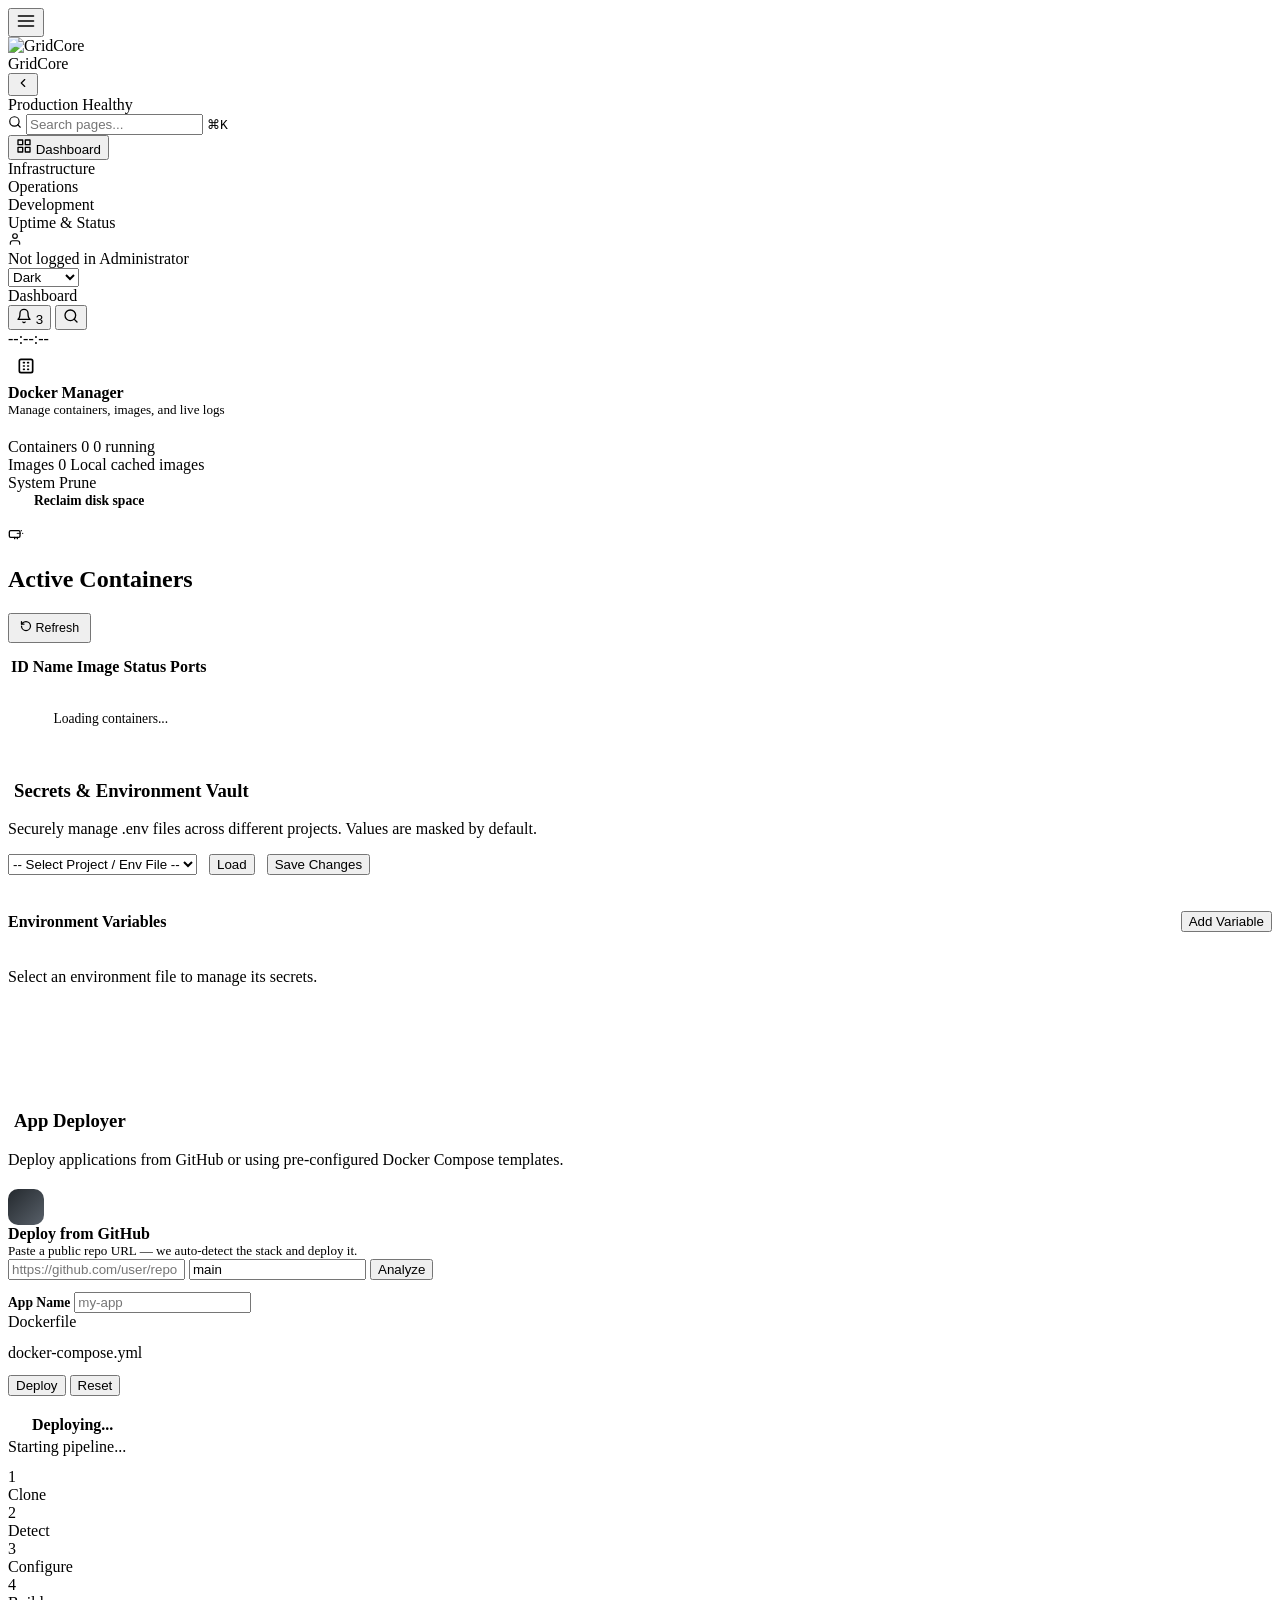
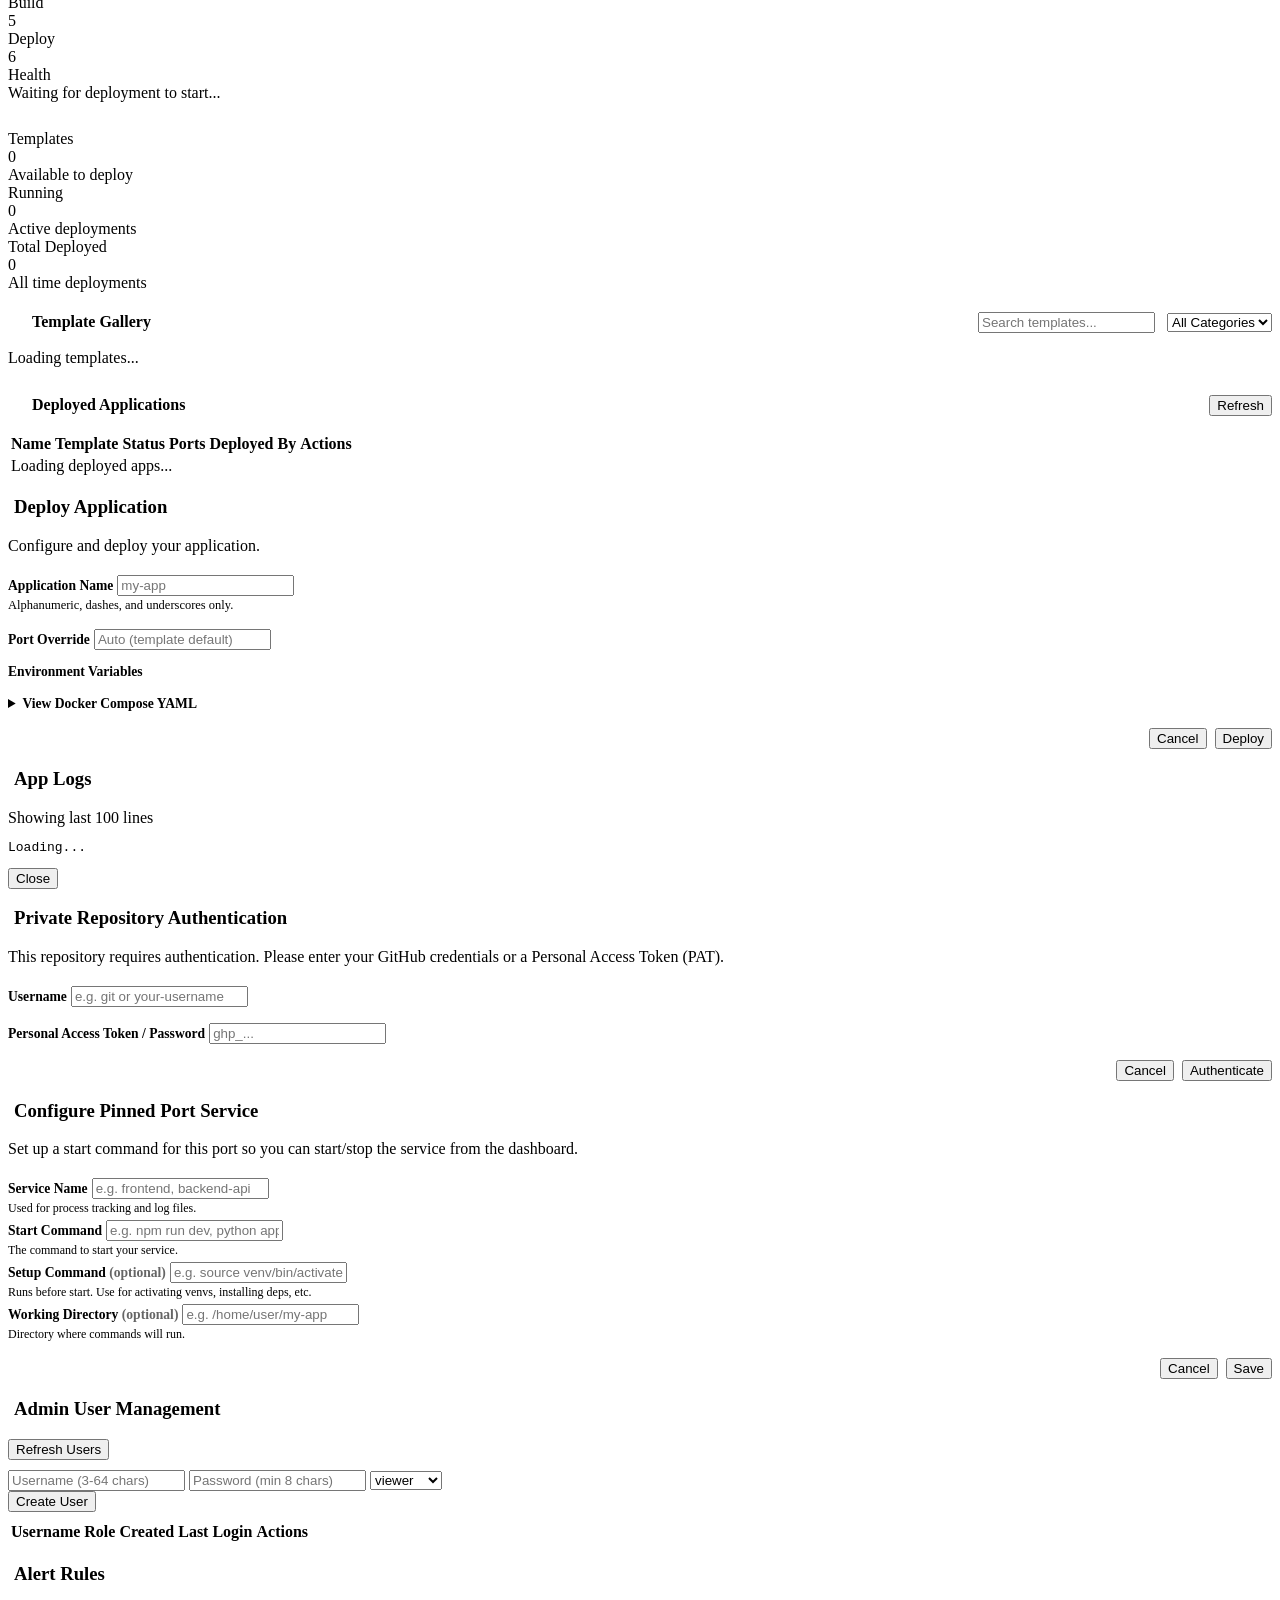
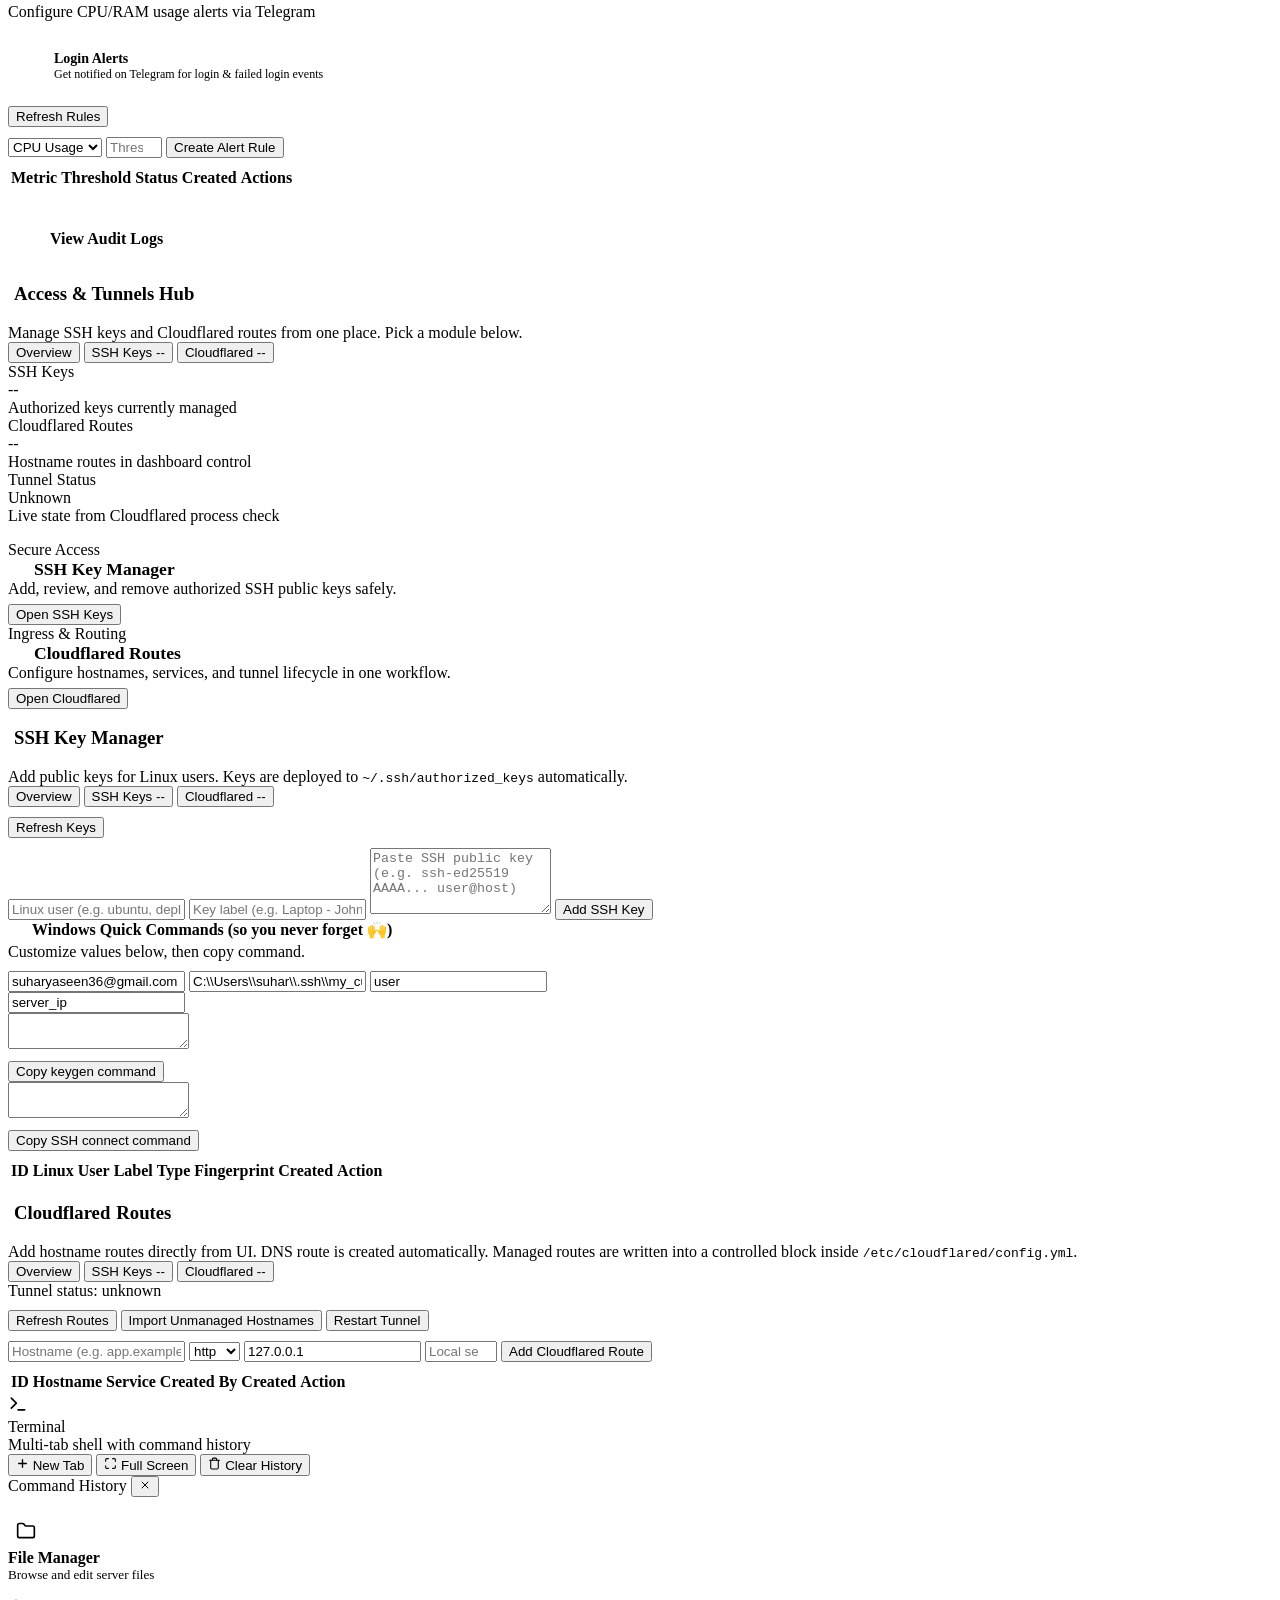
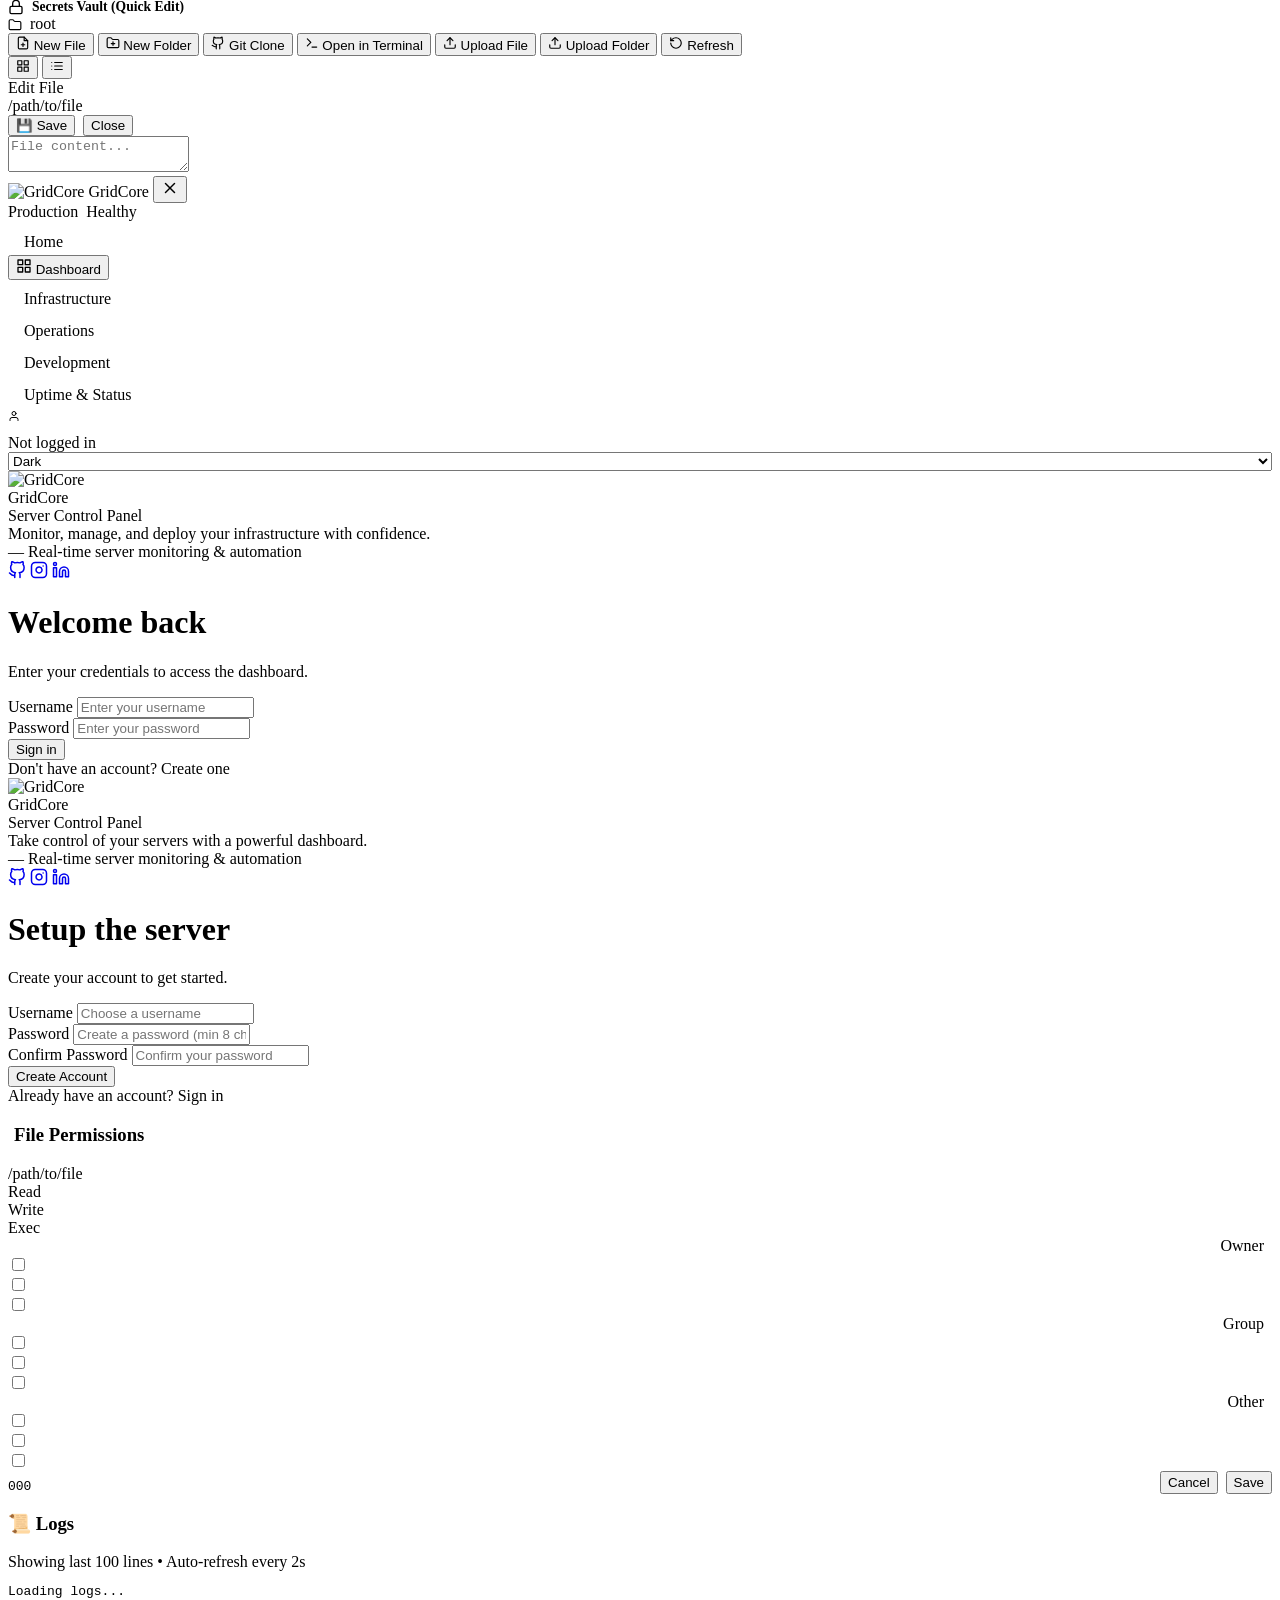
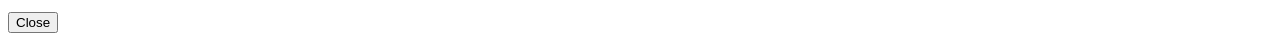
==== commit 73060a93: "Merge Uptame Kuma features: multi-target monitoring engine, heartbeat strips, telegram alerts, and p" ====
--- a/frontend/index.html
+++ b/frontend/index.html
@@ -102,6 +102,19 @@
         <button id="deployMenuItem" class="top-nav-item" style="display:none;" onclick="goToPage('deploy')">
           <svg width="16" height="16" viewBox="0 0 24 24" fill="none" stroke="currentColor" stroke-width="2" stroke-linecap="round" stroke-linejoin="round"><path d="M4.5 16.5c-1.5 1.26-2 5-2 5s3.74-.5 5-2c.71-.84.7-2.13-.09-2.91"/><path d="m12 15-3-3a22 22 0 0 1 2-3.95A12.88 12.88 0 0 1 22 2c0 2.72-.78 7.5-6 11a22.35 22.35 0 0 1-4 2z"/><path d="M9 12H4s.55-3.03 2-4c1.62-1.08 5 0 5 0"/><path d="M12 15v5s3.03-.55 4-2c1.08-1.62 0-5 0-5"/></svg>
           <span>Deploy Apps</span>
+        </button>
+      </div>
+
+      <div class="sidebar-divider"></div>
+      <div class="sidebar-group-label">Uptime &amp; Status</div>
+      <div class="sidebar-group">
+        <button id="uptimeMenuItem" class="top-nav-item" style="display:none;" onclick="goToPage('uptime')">
+          <svg width="16" height="16" viewBox="0 0 24 24" fill="none" stroke="currentColor" stroke-width="2" stroke-linecap="round" stroke-linejoin="round"><path d="M22 12h-4l-3 9L9 3l-3 9H2"/></svg>
+          <span>Uptime &amp; Monitors</span>
+        </button>
+        <button id="statusPagesMenuItem" class="top-nav-item" style="display:none;" onclick="goToPage('status-pages')">
+          <svg width="16" height="16" viewBox="0 0 24 24" fill="none" stroke="currentColor" stroke-width="2" stroke-linecap="round" stroke-linejoin="round"><circle cx="12" cy="12" r="10"/><line x1="2" y1="12" x2="22" y2="12"/><path d="M12 2a15.3 15.3 0 0 1 4 10 15.3 15.3 0 0 1-4 10 15.3 15.3 0 0 1-4-10 15.3 15.3 0 0 1 4-10z"/></svg>
+          <span>Status Pages</span>
         </button>
       </div>
     </nav>
@@ -1189,6 +1202,162 @@
     </div>
   </div>
 
+
+  <!-- UPTIME & MONITORS PAGE -->
+  <section id="uptimePage" class="uptime-page-container" style="display:none;">
+    <!-- Left Monitor List Sidebar -->
+    <div class="uptime-sidebar">
+      <div class="uptime-sidebar-header">
+        <span class="uptime-sidebar-title">Monitors</span>
+        <div style="display:flex; gap:6px;">
+          <button onclick="openTelegramSettingsModal()" class="btn-outline uptime-btn-sm" title="Configure Telegram Alerts">
+            <svg width="13" height="13" viewBox="0 0 24 24" fill="none" stroke="currentColor" stroke-width="2"><line x1="22" y1="2" x2="11" y2="13"/><polygon points="22 2 15 22 11 13 2 9 22 2"/></svg>
+            Telegram
+          </button>
+          <button onclick="openAddMonitorModal()" class="btn-success uptime-btn-sm" title="Add New Monitor">
+            + Add
+          </button>
+        </div>
+      </div>
+
+      <!-- Quick Counts Bar -->
+      <div class="uptime-counts-bar">
+        <div class="uptime-count-item">
+          <span class="uptime-count-val" id="uptimeTotalCount">0</span>
+          <span class="uptime-count-lbl">Total</span>
+        </div>
+        <div class="uptime-count-item">
+          <span class="uptime-count-val" id="uptimeUpCount" style="color:#20c997;">0</span>
+          <span class="uptime-count-lbl">Up</span>
+        </div>
+        <div class="uptime-count-item">
+          <span class="uptime-count-val" id="uptimeDownCount" style="color:#ef4444;">0</span>
+          <span class="uptime-count-lbl">Down</span>
+        </div>
+        <div class="uptime-count-item">
+          <span class="uptime-count-val" id="uptimePausedCount" style="color:#f59e0b;">0</span>
+          <span class="uptime-count-lbl">Paused</span>
+        </div>
+      </div>
+
+      <!-- Filters & Search -->
+      <div class="uptime-filters">
+        <button class="uptime-filter-btn active" data-filter="all" onclick="setUptimeFilter('all')">All</button>
+        <button class="uptime-filter-btn" data-filter="up" onclick="setUptimeFilter('up')">Up</button>
+        <button class="uptime-filter-btn" data-filter="down" onclick="setUptimeFilter('down')">Down</button>
+        <button class="uptime-filter-btn" data-filter="paused" onclick="setUptimeFilter('paused')">Paused</button>
+      </div>
+
+      <div class="uptime-search-wrap">
+        <input type="text" class="field uptime-search-input" placeholder="Search monitors..." oninput="handleUptimeSearch(this.value)" />
+      </div>
+
+      <!-- Scrollable List of Monitors -->
+      <div class="uptime-monitor-list" id="uptimeMonitorList">
+        <div class="uptime-empty-state">Loading monitors...</div>
+      </div>
+    </div>
+
+    <!-- Right Monitor Detail Pane -->
+    <div class="uptime-detail-pane" id="uptimeMonitorDetail">
+      <div class="uptime-no-selection">
+        <h3>Loading service detail...</h3>
+      </div>
+    </div>
+  </section>
+
+  <!-- STATUS PAGES ADMIN PAGE -->
+  <section class="card admin-page" id="statusPagesPage" style="display:none;">
+    <div class="sp-admin-container">
+      <div class="sp-top-toolbar">
+        <div>
+          <h2 style="margin:0; font-size:1.3rem; font-weight:700;">Status Page Manager</h2>
+          <div class="muted" style="font-size:0.82rem; margin-top:2px;">Publish and customize zero-auth public or private status pages.</div>
+        </div>
+        <div style="display:flex; gap:8px;">
+          <select id="statusPageSelect" class="field" style="max-width:240px;" onchange="switchStatusPageAdmin(this.value)"></select>
+          <button onclick="openNewStatusPageModal()" class="btn-success uptime-btn-sm">+ New Status Page</button>
+        </div>
+      </div>
+
+      <!-- Public URL Banner -->
+      <div class="sp-link-row">
+        <span style="font-size:0.8rem; font-weight:600; color:var(--muted);">Public URL:</span>
+        <span class="sp-link-pill" id="spPublicLinkPill">/status/monitor</span>
+        <button onclick="copyStatusPageLink()" class="btn-outline uptime-btn-sm">Copy Link</button>
+        <button onclick="viewStatusPageLive()" class="btn-outline uptime-btn-sm">View Live ↗</button>
+      </div>
+
+      <!-- Status Page Configuration Form -->
+      <div class="cmd-card" style="padding:16px;">
+        <h4 style="margin:0 0 12px 0; font-size:0.95rem;">General Settings</h4>
+        <div style="display:grid; grid-template-columns: 1fr 1fr; gap:12px;">
+          <div>
+            <label class="muted" style="font-size:0.75rem; display:block; margin-bottom:4px;">Page Title</label>
+            <input type="text" id="spTitleInput" class="field" placeholder="e.g. System Status" />
+          </div>
+          <div>
+            <label class="muted" style="font-size:0.75rem; display:block; margin-bottom:4px;">Slug (URL Path)</label>
+            <input type="text" id="spSlugInput" class="field" placeholder="e.g. monitor" />
+          </div>
+        </div>
+
+        <div style="margin-top:12px;">
+          <label class="muted" style="font-size:0.75rem; display:block; margin-bottom:4px;">Description</label>
+          <input type="text" id="spDescInput" class="field" placeholder="Live service and infrastructure telemetry" />
+        </div>
+
+        <div style="display:grid; grid-template-columns: 1fr 1fr; gap:12px; margin-top:12px;">
+          <div>
+            <label class="muted" style="font-size:0.75rem; display:block; margin-bottom:4px;">Footer Text</label>
+            <input type="text" id="spFooterInput" class="field" placeholder="Powered by Server Dashboard" />
+          </div>
+          <div>
+            <label class="muted" style="font-size:0.75rem; display:block; margin-bottom:4px;">Auto-Refresh Interval (seconds)</label>
+            <input type="number" id="spRefreshInput" class="field" min="10" max="600" value="300" />
+          </div>
+        </div>
+
+        <div style="display:flex; align-items:center; justify-content:space-between; margin-top:16px; padding-top:12px; border-top:1px solid var(--border);">
+          <label style="display:flex; align-items:center; gap:8px; font-size:0.85rem; cursor:pointer;">
+            <input type="checkbox" id="spPublicCheck" checked />
+            <span>Public Status Page (Zero login required for clients &amp; visitors)</span>
+          </label>
+          <div style="display:flex; gap:8px;">
+            <button onclick="deleteStatusPageAdmin()" class="btn-outline uptime-btn-danger uptime-btn-sm">Delete Page</button>
+            <button onclick="saveStatusPageConfig()" class="btn-success uptime-btn-sm">Save Changes</button>
+          </div>
+        </div>
+      </div>
+
+      <!-- Active Incidents Management -->
+      <div class="cmd-card" style="padding:16px;">
+        <div style="display:flex; align-items:center; justify-content:space-between; margin-bottom:12px;">
+          <div>
+            <h4 style="margin:0; font-size:0.95rem;">Active Incidents &amp; Announcements</h4>
+            <div class="muted" style="font-size:0.78rem;">Display notice banners to visitors regarding outages or maintenance.</div>
+          </div>
+          <button onclick="openNewIncidentModal()" class="btn-outline uptime-btn-sm">+ Post Incident</button>
+        </div>
+        <div id="spIncidentsList">
+          <div class="uptime-empty-state">No active incidents posted.</div>
+        </div>
+      </div>
+
+      <!-- Component Groups -->
+      <div class="cmd-card" style="padding:16px;">
+        <div style="display:flex; align-items:center; justify-content:space-between; margin-bottom:12px;">
+          <div>
+            <h4 style="margin:0; font-size:0.95rem;">Component Groups</h4>
+            <div class="muted" style="font-size:0.78rem;">Group and organize monitors displayed on the status page.</div>
+          </div>
+          <button onclick="addNewMonitorGroup()" class="btn-outline uptime-btn-sm">+ Add Group</button>
+        </div>
+        <div id="spGroupsContainer"></div>
+      </div>
+    </div>
+  </section>
+
   </div>
   </main>
 
@@ -1253,6 +1422,17 @@
       <button id="mobileDeployMenuItem" class="top-nav-item" style="display:none;" onclick="goToPage('deploy'); closeMobileDrawer()">
         <svg width="16" height="16" viewBox="0 0 24 24" fill="none" stroke="currentColor" stroke-width="2" stroke-linecap="round" stroke-linejoin="round"><path d="M4.5 16.5c-1.5 1.26-2 5-2 5s3.74-.5 5-2c.71-.84.7-2.13-.09-2.91"/><path d="m12 15-3-3a22 22 0 0 1 2-3.95A12.88 12.88 0 0 1 22 2c0 2.72-.78 7.5-6 11a22.35 22.35 0 0 1-4 2z"/><path d="M9 12H4s.55-3.03 2-4c1.62-1.08 5 0 5 0"/><path d="M12 15v5s3.03-.55 4-2c1.08-1.62 0-5 0-5"/></svg>
         <span>Deploy Apps</span>
+      </button>
+
+      <div class="sidebar-divider" style="margin:6px 16px;"></div>
+      <div class="sidebar-group-label" style="padding:4px 16px;">Uptime &amp; Status</div>
+      <button id="mobileUptimeMenuItem" class="top-nav-item" style="display:none;" onclick="goToPage('uptime'); closeMobileDrawer()">
+        <svg width="16" height="16" viewBox="0 0 24 24" fill="none" stroke="currentColor" stroke-width="2" stroke-linecap="round" stroke-linejoin="round"><path d="M22 12h-4l-3 9L9 3l-3 9H2"/></svg>
+        <span>Uptime &amp; Monitors</span>
+      </button>
+      <button id="mobileStatusPagesMenuItem" class="top-nav-item" style="display:none;" onclick="goToPage('status-pages'); closeMobileDrawer()">
+        <svg width="16" height="16" viewBox="0 0 24 24" fill="none" stroke="currentColor" stroke-width="2" stroke-linecap="round" stroke-linejoin="round"><circle cx="12" cy="12" r="10"/><line x1="2" y1="12" x2="22" y2="12"/><path d="M12 2a15.3 15.3 0 0 1 4 10 15.3 15.3 0 0 1-4 10 15.3 15.3 0 0 1-4-10 15.3 15.3 0 0 1 4-10z"/></svg>
+        <span>Status Pages</span>
       </button>
     </nav>
     <div class="mobile-drawer-footer">
@@ -1620,18 +1800,17 @@
     var TERMINAL_PROTOCOL_V2_MARKER = "__DASH_TERM_PROTOCOL_V2__";
     var ROLE_ORDER = { viewer: 1, operator: 2, admin: 3 };
 
-    // Register global function variables to allow direct calls in ES modules
-    var apiFetch, esc, showModal, showConfirm, showToast, formatBytes, formatDate;
+    // Register global function variables to allow direct calls in ES modules and inline HTML events
+    var apiFetch, esc, formatBytes, formatDuration, getFileIcon, formatFileSize, FILE_ICONS;
     var loadBattery, loadPinnedPorts, loadSystem, loadPorts, updateChartColors;
-    var loadDockerContainers, pruneDocker, startContainer, stopContainer, restartContainer, showDockerLogs;
-    var loadPm2Processes, pm2Action, startPm2App, showPm2Logs, closePm2LogsModal, loadPinnedServices, savePinnedService, deletePinnedService;
-    var browseFiles, openCreateFolderModal, openCreateFileModal, openUploadModal, openGitCloneModal, downloadFolder, downloadFile, deleteFile, viewFileContent, openEditFileModal, openChmodModal;
-    var ensureTerminalReady, requestFitActiveTerminal, syncTerminalFullscreenUi, closeAllTerminalTabs, exitTerminalFullscreenIfActive, openTerminalTab, closeTerminalTab, setActiveTerminalTab, toggleTerminalFullscreen, openTerminalInPath;
+    var loadDockerContainers, pruneDocker, dockerAction, dockerLogs, dockerExec;
+    var loadPm2Processes, pm2GlobalAction, pm2AppAction, openStartPm2AppModal, closeStartPm2AppModal, pm2StartNewApp, openPm2LogsModal, closePm2LogsModal;
+    var browseFiles, renderFileList, renderGridView, renderListView, handleFileClick, handleFileDoubleClick, switchView, refreshCurrentDir, openFileEditor, closeFileEditor, saveFileContent, deleteFileOrFolder, createNewFile, createNewFolder, gitCloneRepo, downloadFile, downloadFolder, openPermissionsModal, closePermissionsModal, savePermissions;
+    var ensureTerminalReady, requestFitActiveTerminal, syncTerminalFullscreenUi, closeAllTerminalTabs, exitTerminalFullscreenIfActive, createTerminalTab, closeTerminalTab, toggleTerminalFullscreen;
     var loadUsers, createUser, changeUserRole, deleteUser, loadAuditLogs, loadAlertRules, createAlertRule, toggleAlertRule, deleteAlertRule, loadLoginAlertsSetting, updateLoginAlertsToggle, toggleLoginAlerts, loadSshKeys, createSshKey, deleteSshKey, loadCloudflaredRoutes, createCloudflaredRoute, deleteCloudflaredRoute, restartCloudflaredTunnel;
-    var loadDeployPage, openDeployAppModal, deployAppFromTemplate, deployAppFromGit, deleteDeployedApp, deployedAppAction;
+    var loadDeployPage, deployAppAction, viewDeployLogs, closeDeployLogs;
     var toggleAIPanel, hideAIPanel, showAIPanel, startNewChat, sendQuickPrompt, clearAIHistory, handleAIInputKey, confirmAIAction, sendAIMessage;
-    var loadCustomServices, runCustomService, stopCustomService, showCustomServiceLogs;
-    var showLoginPage, showSignup, showDashboard, goToPage, FILE_ICONS, hasRole;
+    var showLoginPage, showSignup, showDashboard, goToPage, hasRole;
   </script>
 
   <!-- Load modern ES modules -->
@@ -1646,5 +1825,191 @@
   <script type="module" src="/static/js/deploy.js"></script>
   <script type="module" src="/static/js/ai.js"></script>
   <script type="module" src="/static/js/app.js"></script>
+
+  <!-- ADD / EDIT MONITOR MODAL -->
+  <div class="modal" id="uptimeMonitorModal" style="display:none; position:fixed; inset:0; z-index:1000; align-items:center; justify-content:center; background:rgba(0,0,0,0.7); backdrop-filter:blur(4px);">
+    <div class="card" style="width:100%; max-width:520px; max-height:90vh; overflow-y:auto; padding:20px; border:1px solid var(--border);">
+      <div style="display:flex; align-items:center; justify-content:space-between; margin-bottom:16px; padding-bottom:12px; border-bottom:1px solid var(--border);">
+        <h3 id="monitorModalTitle" style="margin:0; font-size:1.05rem;">Add New Monitor</h3>
+        <button onclick="closeMonitorModal()" class="sidebar-icon-btn" style="font-size:1.2rem;">&times;</button>
+      </div>
+      <form id="monitorForm" onsubmit="saveUptimeMonitor(event)">
+        <div style="margin-bottom:12px;">
+          <label class="muted" style="font-size:0.78rem; display:block; margin-bottom:4px;">Monitor Type</label>
+          <select id="monitorTypeSelect" class="field" onchange="updateMonitorFormTypeFields()">
+            <option value="http">HTTP(s) Endpoint</option>
+            <option value="port">TCP Port Socket</option>
+            <option value="disk">Disk Space Usage</option>
+            <option value="cpu">CPU Load Threshold</option>
+            <option value="memory">RAM Memory Threshold</option>
+          </select>
+        </div>
+
+        <div style="margin-bottom:12px;">
+          <label class="muted" style="font-size:0.78rem; display:block; margin-bottom:4px;">Friendly Name</label>
+          <input type="text" id="monitorNameInput" class="field" placeholder="e.g. Production Web API" required />
+        </div>
+
+        <div id="monitorUrlGroup" style="margin-bottom:12px;">
+          <label id="monitorUrlLabel" class="muted" style="font-size:0.78rem; display:block; margin-bottom:4px;">Target URL</label>
+          <input type="text" id="monitorUrlInput" class="field font-mono" placeholder="https://api.example.com/health" />
+        </div>
+
+        <div id="monitorDriveGroup" style="margin-bottom:12px; display:none;">
+          <label class="muted" style="font-size:0.78rem; display:block; margin-bottom:4px;">Select Host Partition</label>
+          <select id="monitorDriveSelect" class="field"></select>
+        </div>
+
+        <div id="monitorThresholdGroup" style="margin-bottom:12px; display:none;">
+          <div style="display:flex; justify-content:space-between; margin-bottom:4px;">
+            <label class="muted" style="font-size:0.78rem;">Alert Threshold (Trigger DOWN when &gt;= threshold)</label>
+            <span id="monitorThresholdVal" class="font-mono" style="font-size:0.78rem; color:#20c997;">90%</span>
+          </div>
+          <input type="range" id="monitorThresholdInput" min="50" max="99" value="90" class="field" style="height:auto; padding:4px;" oninput="document.getElementById('monitorThresholdVal').textContent = this.value + '%'" />
+        </div>
+
+        <div style="margin-bottom:12px;">
+          <label class="muted" style="font-size:0.78rem; display:block; margin-bottom:4px;">Check Interval (seconds)</label>
+          <input type="number" id="monitorIntervalInput" class="field" min="5" max="600" value="30" required />
+        </div>
+
+        <div style="margin-bottom:16px; padding:12px; background:rgba(255,255,255,0.02); border:1px solid var(--border); border-radius:8px;">
+          <label style="display:flex; align-items:center; gap:8px; font-size:0.82rem; cursor:pointer;">
+            <input type="checkbox" id="monitorTelegramCheck" checked />
+            <span>Enable Telegram Alerts for this monitor</span>
+          </label>
+          <div style="margin-top:8px;">
+            <label class="muted" style="font-size:0.72rem; display:block; margin-bottom:2px;">Custom Telegram Chat ID Override (Optional)</label>
+            <input type="text" id="monitorTelegramChatInput" class="field font-mono" placeholder="Leave empty to use global Chat ID" />
+          </div>
+        </div>
+
+        <div style="display:flex; justify-content:flex-end; gap:8px; padding-top:12px; border-top:1px solid var(--border);">
+          <button type="button" onclick="closeMonitorModal()" class="btn-outline">Cancel</button>
+          <button type="submit" class="btn-success">Save Monitor</button>
+        </div>
+      </form>
+    </div>
+  </div>
+
+  <!-- TELEGRAM SETTINGS MODAL -->
+  <div class="modal" id="uptimeTelegramModal" style="display:none; position:fixed; inset:0; z-index:1000; align-items:center; justify-content:center; background:rgba(0,0,0,0.7); backdrop-filter:blur(4px);">
+    <div class="card" style="width:100%; max-width:500px; padding:20px; border:1px solid var(--border);">
+      <div style="display:flex; align-items:center; justify-content:space-between; margin-bottom:16px; padding-bottom:12px; border-bottom:1px solid var(--border);">
+        <div style="display:flex; align-items:center; gap:8px;">
+          <div style="width:28px; height:28px; border-radius:6px; background:rgba(32,201,151,0.15); color:#20c997; display:flex; align-items:center; justify-content:center;">
+            <svg width="15" height="15" viewBox="0 0 24 24" fill="none" stroke="currentColor" stroke-width="2"><line x1="22" y1="2" x2="11" y2="13"/><polygon points="22 2 15 22 11 13 2 9 22 2"/></svg>
+          </div>
+          <h3 style="margin:0; font-size:1.05rem;">Telegram Notifications</h3>
+        </div>
+        <button onclick="closeTelegramSettingsModal()" class="sidebar-icon-btn" style="font-size:1.2rem;">&times;</button>
+      </div>
+
+      <form onsubmit="saveTelegramSettings(event)">
+        <div style="margin-bottom:14px; padding:12px; background:rgba(255,255,255,0.03); border:1px solid var(--border); border-radius:8px;">
+          <label style="display:flex; align-items:center; gap:8px; font-size:0.85rem; cursor:pointer;">
+            <input type="checkbox" id="tgEnabledCheck" checked />
+            <span style="font-weight:600;">Enable Telegram Notifications</span>
+          </label>
+          <div class="muted" style="font-size:0.75rem; margin-top:4px; margin-left:22px;">Send alerts when services transition between UP and DOWN.</div>
+        </div>
+
+        <div style="margin-bottom:12px;">
+          <label class="muted" style="font-size:0.78rem; display:block; margin-bottom:4px;">Telegram Bot Token</label>
+          <input type="text" id="tgBotTokenInput" class="field font-mono" placeholder="e.g. 1234567890:ABCdefGhIJKlmNoPQRsTUVwxyZ" />
+        </div>
+
+        <div style="margin-bottom:12px;">
+          <label class="muted" style="font-size:0.78rem; display:block; margin-bottom:4px;">Telegram Chat ID</label>
+          <input type="text" id="tgChatIdInput" class="field font-mono" placeholder="e.g. 123456789 or -1001234567890 for groups" />
+        </div>
+
+        <div style="padding:10px 14px; background:rgba(255,255,255,0.02); border:1px solid var(--border); border-radius:8px; font-size:0.75rem; color:var(--muted); line-height:1.5; margin-bottom:14px;">
+          <strong>Quick Setup:</strong>
+          <ol style="margin-left:18px; margin-top:4px;">
+            <li>Message <strong>@BotFather</strong> on Telegram and send <code>/newbot</code> to get your token.</li>
+            <li>Start a conversation with your bot by clicking <strong>Start</strong>.</li>
+            <li>Message <strong>@userinfobot</strong> to obtain your numeric <strong>Chat ID</strong>.</li>
+          </ol>
+        </div>
+
+        <div id="telegramTestResult" style="display:none; margin-bottom:14px;"></div>
+
+        <div style="display:flex; align-items:center; justify-content:space-between; padding-top:12px; border-top:1px solid var(--border);">
+          <button type="button" onclick="testTelegramSettings()" class="btn-outline">
+            Test Alert
+          </button>
+          <div style="display:flex; gap:8px;">
+            <button type="button" onclick="closeTelegramSettingsModal()" class="btn-outline">Cancel</button>
+            <button type="submit" class="btn-success">Save Settings</button>
+          </div>
+        </div>
+      </form>
+    </div>
+  </div>
+
+  <!-- NEW STATUS PAGE MODAL -->
+  <div class="modal" id="newStatusPageModal" style="display:none; position:fixed; inset:0; z-index:1000; align-items:center; justify-content:center; background:rgba(0,0,0,0.7); backdrop-filter:blur(4px);">
+    <div class="card" style="width:100%; max-width:440px; padding:20px; border:1px solid var(--border);">
+      <div style="display:flex; align-items:center; justify-content:space-between; margin-bottom:16px; padding-bottom:12px; border-bottom:1px solid var(--border);">
+        <h3 style="margin:0; font-size:1.05rem;">Create Status Page</h3>
+        <button onclick="closeNewStatusPageModal()" class="sidebar-icon-btn" style="font-size:1.2rem;">&times;</button>
+      </div>
+      <form onsubmit="createStatusPage(event)">
+        <div style="margin-bottom:12px;">
+          <label class="muted" style="font-size:0.78rem; display:block; margin-bottom:4px;">Page Title</label>
+          <input type="text" id="newPageTitleInput" class="field" placeholder="e.g. Public Services" required />
+        </div>
+        <div style="margin-bottom:14px;">
+          <label class="muted" style="font-size:0.78rem; display:block; margin-bottom:4px;">Slug (URL Path)</label>
+          <input type="text" id="newPageSlugInput" class="field font-mono" placeholder="e.g. public" required />
+        </div>
+        <div style="margin-bottom:16px;">
+          <label style="display:flex; align-items:center; gap:8px; font-size:0.85rem; cursor:pointer;">
+            <input type="checkbox" id="newPagePublicCheck" checked />
+            <span>Public Access (Zero login required)</span>
+          </label>
+        </div>
+        <div style="display:flex; justify-content:flex-end; gap:8px; padding-top:12px; border-top:1px solid var(--border);">
+          <button type="button" onclick="closeNewStatusPageModal()" class="btn-outline">Cancel</button>
+          <button type="submit" class="btn-success">Create Page</button>
+        </div>
+      </form>
+    </div>
+  </div>
+
+  <!-- INCIDENT MODAL -->
+  <div class="modal" id="uptimeIncidentModal" style="display:none; position:fixed; inset:0; z-index:1000; align-items:center; justify-content:center; background:rgba(0,0,0,0.7); backdrop-filter:blur(4px);">
+    <div class="card" style="width:100%; max-width:480px; padding:20px; border:1px solid var(--border);">
+      <div style="display:flex; align-items:center; justify-content:space-between; margin-bottom:16px; padding-bottom:12px; border-bottom:1px solid var(--border);">
+        <h3 style="margin:0; font-size:1.05rem;">Post Status Incident</h3>
+        <button onclick="closeNewIncidentModal()" class="sidebar-icon-btn" style="font-size:1.2rem;">&times;</button>
+      </div>
+      <form onsubmit="postStatusIncident(event)">
+        <div style="margin-bottom:12px;">
+          <label class="muted" style="font-size:0.78rem; display:block; margin-bottom:4px;">Incident Title</label>
+          <input type="text" id="incidentTitleInput" class="field" placeholder="e.g. Database Connectivity Degradation" required />
+        </div>
+        <div style="margin-bottom:12px;">
+          <label class="muted" style="font-size:0.78rem; display:block; margin-bottom:4px;">Severity Style</label>
+          <select id="incidentStyleSelect" class="field">
+            <option value="warning">Warning / Degradation</option>
+            <option value="critical">Critical / Major Outage</option>
+            <option value="info">Maintenance / Notice</option>
+          </select>
+        </div>
+        <div style="margin-bottom:16px;">
+          <label class="muted" style="font-size:0.78rem; display:block; margin-bottom:4px;">Details / Message</label>
+          <textarea id="incidentContentInput" class="field" rows="4" placeholder="Describe the active issue or investigation status..."></textarea>
+        </div>
+        <div style="display:flex; justify-content:flex-end; gap:8px; padding-top:12px; border-top:1px solid var(--border);">
+          <button type="button" onclick="closeNewIncidentModal()" class="btn-outline">Cancel</button>
+          <button type="submit" class="btn-success">Publish Incident</button>
+        </div>
+      </form>
+    </div>
+  </div>
+
+  <script type="module" src="/static/js/uptime.js"></script>
 </body>
 </html>
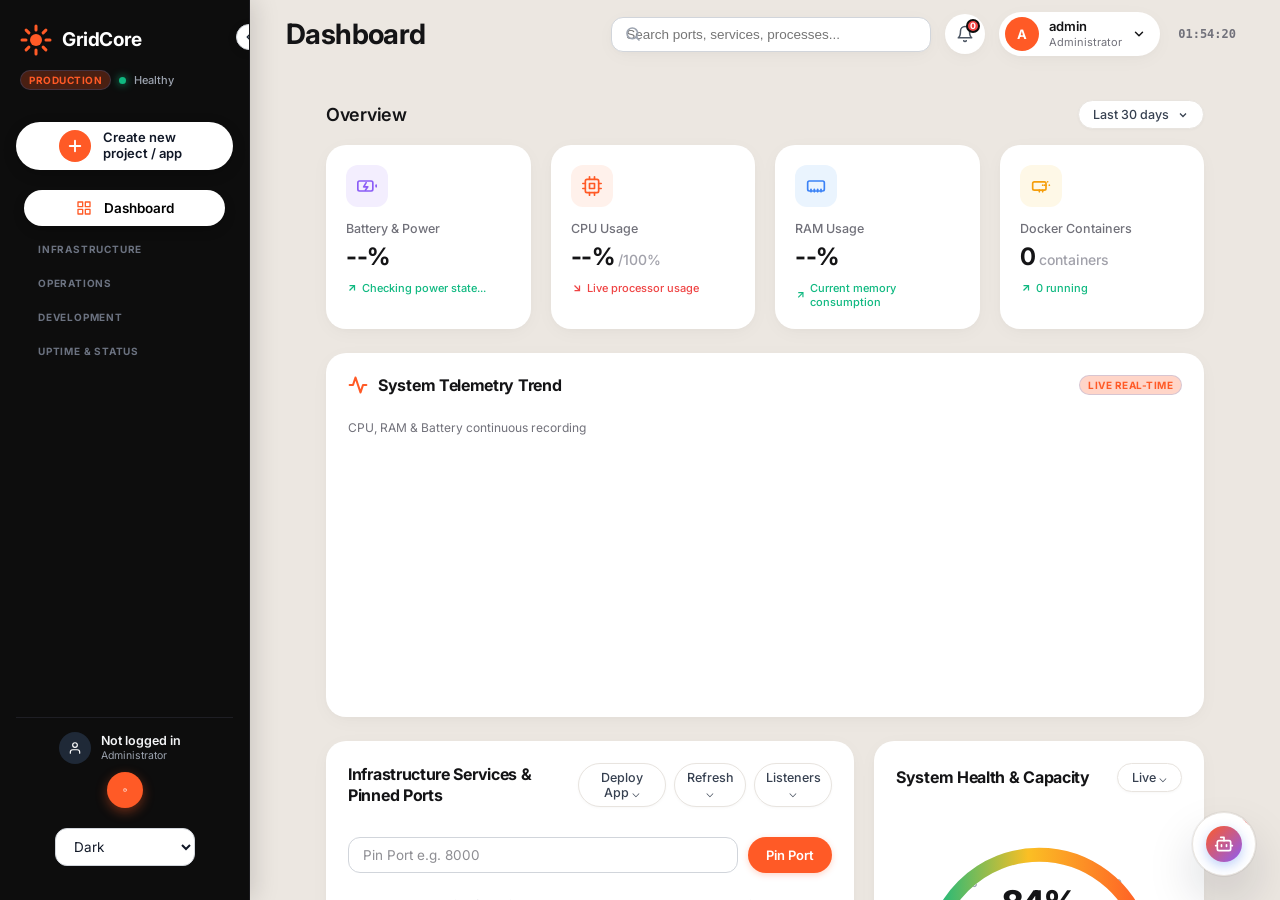
==== commit 46dac627: "fix rust push" ====
--- a/frontend/index.html
+++ b/frontend/index.html
@@ -3,7 +3,7 @@
 <head>
   <meta charset="UTF-8" />
   <meta name="viewport" content="width=device-width, initial-scale=1.0, maximum-scale=5.0" />
-  <title>GridCore</title>
+  <title>GridCore - Server Management Dashboard</title>
   <link rel="preconnect" href="https://fonts.googleapis.com">
   <link rel="preconnect" href="https://fonts.gstatic.com" crossorigin>
   <link href="https://fonts.googleapis.com/css2?family=Inter:wght@400;500;600;700;800&display=swap" rel="stylesheet">
@@ -11,7 +11,9 @@
   <link rel="stylesheet" href="https://cdn.jsdelivr.net/npm/xterm/css/xterm.css" />
   <script src="https://cdn.jsdelivr.net/npm/xterm/lib/xterm.min.js"></script>
   <script src="https://cdn.jsdelivr.net/npm/xterm-addon-fit/lib/xterm-addon-fit.min.js"></script>
-  <link rel="stylesheet" href="/static/css/style.css" />
+  <link rel="stylesheet" href="./static/css/style.css" />
+  <link rel="stylesheet" href="./static/css/promage.css" />
+  <script src="https://unpkg.com/lucide@latest"></script>
   <script src="https://unpkg.com/lucide@latest"></script>
 </head>
 <body>
@@ -22,24 +24,40 @@
     <svg width="20" height="20" viewBox="0 0 24 24" fill="none" stroke="currentColor" stroke-width="2" stroke-linecap="round" stroke-linejoin="round"><line x1="3" y1="6" x2="21" y2="6"/><line x1="3" y1="12" x2="21" y2="12"/><line x1="3" y1="18" x2="21" y2="18"/></svg>
   </button>
 
-  <!-- Enterprise Context Header -->
+  <!-- Promage Sidebar Brand Header -->
   <div class="sidebar-org">
-    <div class="sidebar-org-header">
-      <img src="/logo" alt="GridCore" class="sidebar-org-logo" />
-      <div class="sidebar-org-info">
-        <div class="sidebar-org-name">GridCore</div>
-        <div id="serverNameLabel" class="sidebar-org-server"></div>
+    <div class="sidebar-org-header" style="display:flex;align-items:center;justify-content:space-between;width:100%;">
+      <div style="display:flex;align-items:center;gap:10px;">
+        <svg class="brand-icon" viewBox="0 0 32 32" fill="none" style="width:30px;height:30px;flex-shrink:0;">
+          <circle cx="16" cy="16" r="6" fill="#FF5A26" />
+          <path d="M16 2V6M16 26V30M2 16H6M26 16H30M6.1 6.1L8.9 8.9M23.1 23.1L25.9 25.9M6.1 25.9L8.9 23.1M23.1 8.9L25.9 6.1" stroke="#FF5A26" stroke-width="3" stroke-linecap="round" />
+        </svg>
+        <div class="sidebar-org-info">
+          <div class="sidebar-org-name" style="font-size:18px;font-weight:700;color:#fff;line-height:1.1;">GridCore</div>
+          <div id="serverNameLabel" class="sidebar-org-server" style="font-size:11px;color:#9ca3af;"></div>
+        </div>
       </div>
       <button class="sidebar-collapse-btn" onclick="toggleSidebar()" title="Collapse">
-        <svg width="14" height="14" viewBox="0 0 24 24" fill="none" stroke="currentColor" stroke-width="2" stroke-linecap="round" stroke-linejoin="round"><polyline points="15 18 9 12 15 6"/></svg>
-      </button>
-    </div>
-    <div class="sidebar-env-row">
+        <svg width="14" height="14" viewBox="0 0 24 24" fill="none" stroke="currentColor" stroke-width="2.5" stroke-linecap="round" stroke-linejoin="round"><polyline points="15 18 9 12 15 6"/></svg>
+      </button>
+    </div>
+    <div class="sidebar-env-row" style="margin-top:8px;padding:0;">
       <span class="sidebar-env-badge">Production</span>
       <span class="sidebar-health-dot"></span>
       <span class="sidebar-health-text">Healthy</span>
     </div>
   </div>
+
+  <!-- Promage CTA Button: Quick Deploy / Create Application -->
+  <button class="sidebar-cta-btn" onclick="goToPage('deploy')" title="Deploy App">
+    <div class="create-btn-circle">
+      <svg width="18" height="18" viewBox="0 0 24 24" fill="none" stroke="currentColor" stroke-width="2.5" stroke-linecap="round" stroke-linejoin="round">
+        <line x1="12" y1="5" x2="12" y2="19"></line>
+        <line x1="5" y1="12" x2="19" y2="12"></line>
+      </svg>
+    </div>
+    <span style="line-height:1.2;">Create new<br/>project / app</span>
+  </button>
 
   <!-- Search Bar -->
   <div class="sidebar-search-wrap">
@@ -69,10 +87,6 @@
           <svg width="16" height="16" viewBox="0 0 24 24" fill="none" stroke="currentColor" stroke-width="2" stroke-linecap="round" stroke-linejoin="round"><path d="M10 17v2"/><path d="M14 17v2"/><rect x="2" y="7" width="16" height="10" rx="2"/><path d="M20 7v.01"/><path d="M22 11v.01"/><path d="M18 11v.01"/><path d="M16 11v.01"/><path d="M14 11v.01"/></svg>
           <span>Docker Manager</span>
         </button>
-        <button id="pm2MenuItem" class="top-nav-item" style="display:none;" onclick="goToPage('pm2')">
-          <svg width="16" height="16" viewBox="0 0 24 24" fill="none" stroke="currentColor" stroke-width="2" stroke-linecap="round" stroke-linejoin="round"><polygon points="13 2 3 14 12 14 11 22 21 10 12 10 13 2"/></svg>
-          <span>PM2 Manager</span>
-        </button>
       </div>
 
       <div class="sidebar-divider"></div>
@@ -138,6 +152,15 @@
           <svg width="13" height="13" viewBox="0 0 24 24" fill="none" stroke="currentColor" stroke-width="2" stroke-linecap="round" stroke-linejoin="round"><path d="M9 21H5a2 2 0 0 1-2-2V5a2 2 0 0 1 2-2h4"/><polyline points="16 17 21 12 16 7"/><line x1="21" x2="9" y1="12" y2="12"/></svg>
         </button>
       </div>
+    </div>
+    <div style="display:flex;justify-content:center;margin-bottom:12px;">
+      <button class="help-floating-btn" title="Help & Support" onclick="goToPage('dashboard')">
+        <svg width="18" height="18" viewBox="0 0 24 24" fill="none" stroke="currentColor" stroke-width="2.5" stroke-linecap="round" stroke-linejoin="round">
+          <circle cx="12" cy="12" r="10"></circle>
+          <path d="M9.09 9a3 3 0 0 1 5.83 1c0 2-3 3-3 3"></path>
+          <line x1="12" y1="17" x2="12.01" y2="17"></line>
+        </svg>
+      </button>
     </div>
     <div class="sidebar-footer-row">
       <select id="themeSelect" class="theme-select" onchange="setTheme(this.value)">
@@ -154,212 +177,327 @@
 </div>
 
 <main class="app-main" id="appMain">
-  <!-- Enterprise Top Bar -->
+  <!-- Promage Topbar -->
   <div class="topbar-enterprise">
     <div class="topbar-left">
-      <div class="topbar-breadcrumb">
-        <span class="topbar-breadcrumb-item active" id="topbarBreadcrumb">Dashboard</span>
-      </div>
+      <span class="page-title" id="topbarBreadcrumb">Dashboard</span>
     </div>
     <div class="topbar-right">
+      <div class="promage-search-box">
+        <svg width="16" height="16" viewBox="0 0 24 24" fill="none" stroke="currentColor" stroke-width="2.5" stroke-linecap="round" stroke-linejoin="round">
+          <circle cx="11" cy="11" r="8"></circle>
+          <line x1="21" y1="21" x2="16.65" y2="16.65"></line>
+        </svg>
+        <input type="text" id="promageGlobalSearch" placeholder="Search ports, services, processes..." oninput="filterDashboardSearch(this.value)" />
+      </div>
       <button class="topbar-icon-btn" title="Notifications">
-        <svg width="16" height="16" viewBox="0 0 24 24" fill="none" stroke="currentColor" stroke-width="2" stroke-linecap="round" stroke-linejoin="round"><path d="M6 8a6 6 0 0 1 12 0c0 7 3 9 3 9H3s3-2 3-9"/><path d="M10.3 21a1.94 1.94 0 0 0 3.4 0"/></svg>
-        <span class="topbar-badge">3</span>
-      </button>
-      <button class="topbar-icon-btn" title="Search (⌘K)">
-        <svg width="16" height="16" viewBox="0 0 24 24" fill="none" stroke="currentColor" stroke-width="2" stroke-linecap="round" stroke-linejoin="round"><circle cx="11" cy="11" r="8"/><line x1="21" y1="21" x2="16.65" y2="16.65"/></svg>
-      </button>
-      <div class="topbar-time" id="topbarTime">--:--:--</div>
+        <svg width="18" height="18" viewBox="0 0 24 24" fill="none" stroke="currentColor" stroke-width="2" stroke-linecap="round" stroke-linejoin="round">
+          <path d="M18 8A6 6 0 0 0 6 8c0 7-3 9-3 9h18s-3-2-3-9"></path>
+          <path d="M13.73 21a2 2 0 0 1-3.46 0"></path>
+        </svg>
+        <span class="topbar-badge">0</span>
+      </button>
+      <div class="promage-user-profile" onclick="openChangePasswordModal()" title="Account Settings">
+        <div class="promage-avatar">A</div>
+        <div class="promage-user-meta">
+          <span class="name" id="authInfo">admin</span>
+          <span class="role">Administrator</span>
+        </div>
+        <svg width="14" height="14" viewBox="0 0 24 24" fill="none" stroke="currentColor" stroke-width="2.5" stroke-linecap="round" stroke-linejoin="round">
+          <polyline points="6 9 12 15 18 9"></polyline>
+        </svg>
+      </div>
+      <div class="topbar-time" id="topbarTime" style="font-size:12px;color:var(--text-muted);font-weight:600;padding-left:4px;">--:--:--</div>
     </div>
   </div>
 
   <div class="app-content-wrapper">
 
-  <div id="dashboardContent" style="display:none;">
-    <!-- Nested card shell like Dokploy -->
-    <div class="dash-outer">
-      <div class="dash-inner">
-        <!-- Header row -->
-        <div class="dash-header">
-          <div>
-            <h1 class="dash-heading">Dashboard</h1>
-            <p class="dash-subheading">Monitor your infrastructure in real time.</p>
-          </div>
-        </div>
-
-        <!-- KPI Grid -->
-        <div class="dash-kpi-grid">
-          <div class="stat-card">
-            <span class="stat-label">Battery</span>
-            <span class="stat-value" id="batteryValue">--%</span>
-            <span class="stat-delta" id="batteryMode">Checking...</span>
-          </div>
-          <div class="stat-card">
-            <span class="stat-label">CPU Usage</span>
-            <span class="stat-value" id="cpuValue">--%</span>
-            <span class="stat-delta">Live processor usage</span>
-          </div>
-          <div class="stat-card">
-            <span class="stat-label">RAM Usage</span>
-            <span class="stat-value" id="ramValue">--%</span>
-            <span class="stat-delta" id="ramDelta">Current memory consumption</span>
-          </div>
-          <div class="stat-card">
-            <span class="stat-label">Docker</span>
-            <span class="stat-value stat-value-sm" id="dockerStatValue">0</span>
-            <span class="stat-delta" id="dockerStatRunning">0 running</span>
-          </div>
-        </div>
-
-        <!-- Chart Section -->
-        <div class="dash-section-card">
-          <div class="dash-section-header">
-            <div class="dash-section-title-row">
-              <svg width="16" height="16" viewBox="0 0 24 24" fill="none" stroke="currentColor" stroke-width="2" stroke-linecap="round" stroke-linejoin="round" class="dash-section-icon"><polyline points="22 12 18 12 15 21 9 3 6 12 2 12"/></svg>
-              <h2 class="dash-section-title">System Trend</h2>
+  <div id="dashboardContent" style="display:block;">
+    
+    <!-- Promage Overview Header -->
+    <section class="section-header">
+      <h2 class="section-title">Overview</h2>
+      <button class="pill-select-btn" onclick="goToPage('dashboard')">
+        <span>Last 30 days</span>
+        <svg width="12" height="12" viewBox="0 0 24 24" fill="none" stroke="currentColor" stroke-width="2.5"><polyline points="6 9 12 15 18 9"></polyline></svg>
+      </button>
+    </section>
+
+    <!-- 4 Real Server KPI Cards -->
+    <section class="promage-kpi-grid">
+      <!-- Card 1: Battery & Power State -->
+      <div class="promage-kpi-card">
+        <div class="kpi-icon-wrap purple">
+          <svg width="20" height="20" viewBox="0 0 24 24" fill="none" stroke="currentColor" stroke-width="2" stroke-linecap="round" stroke-linejoin="round">
+            <rect x="1" y="6" width="18" height="12" rx="2" ry="2"></rect>
+            <line x1="23" y1="11" x2="23" y2="13"></line>
+            <polyline points="11 8 8 13 13 13 10 17"></polyline>
+          </svg>
+        </div>
+        <div class="kpi-label">Battery &amp; Power</div>
+        <div class="kpi-value-row">
+          <span class="kpi-value" id="batteryValue">--%</span>
+        </div>
+        <div class="kpi-trend positive">
+          <svg width="12" height="12" viewBox="0 0 24 24" fill="none" stroke="currentColor" stroke-width="2.5"><polyline points="7 17 17 7"></polyline><polyline points="7 7 17 7 17 17"></polyline></svg>
+          <span id="batteryMode">Checking power state...</span>
+        </div>
+      </div>
+
+      <!-- Card 2: CPU Processor Load -->
+      <div class="promage-kpi-card">
+        <div class="kpi-icon-wrap orange">
+          <svg width="20" height="20" viewBox="0 0 24 24" fill="none" stroke="currentColor" stroke-width="2" stroke-linecap="round" stroke-linejoin="round">
+            <rect x="4" y="4" width="16" height="16" rx="2"></rect>
+            <rect x="9" y="9" width="6" height="6"></rect>
+            <line x1="9" y1="1" x2="9" y2="4"></line>
+            <line x1="15" y1="1" x2="15" y2="4"></line>
+            <line x1="9" y1="20" x2="9" y2="23"></line>
+            <line x1="15" y1="20" x2="15" y2="23"></line>
+            <line x1="20" y1="9" x2="23" y2="9"></line>
+            <line x1="20" y1="15" x2="23" y2="15"></line>
+            <line x1="1" y1="9" x2="4" y2="9"></line>
+            <line x1="1" y1="15" x2="4" y2="15"></line>
+          </svg>
+        </div>
+        <div class="kpi-label">CPU Usage</div>
+        <div class="kpi-value-row">
+          <span class="kpi-value" id="cpuValue">--%</span>
+          <span class="kpi-target">/100%</span>
+        </div>
+        <div class="kpi-trend negative">
+          <svg width="12" height="12" viewBox="0 0 24 24" fill="none" stroke="currentColor" stroke-width="2.5"><polyline points="7 7 17 17"></polyline><polyline points="17 7 17 17 7 17"></polyline></svg>
+          <span>Live processor usage</span>
+        </div>
+      </div>
+
+      <!-- Card 3: Memory (RAM) Usage -->
+      <div class="promage-kpi-card">
+        <div class="kpi-icon-wrap blue">
+          <svg width="20" height="20" viewBox="0 0 24 24" fill="none" stroke="currentColor" stroke-width="2" stroke-linecap="round" stroke-linejoin="round">
+            <path d="M6 19v-3"></path><path d="M10 19v-3"></path><path d="M14 19v-3"></path><path d="M18 19v-3"></path>
+            <path d="M4 6h16a2 2 0 0 1 2 2v8a2 2 0 0 1-2 2H4a2 2 0 0 1-2-2V8a2 2 0 0 1 2-2z"></path>
+          </svg>
+        </div>
+        <div class="kpi-label">RAM Usage</div>
+        <div class="kpi-value-row">
+          <span class="kpi-value" id="ramValue">--%</span>
+        </div>
+        <div class="kpi-trend positive">
+          <svg width="12" height="12" viewBox="0 0 24 24" fill="none" stroke="currentColor" stroke-width="2.5"><polyline points="7 17 17 7"></polyline><polyline points="7 7 17 7 17 17"></polyline></svg>
+          <span id="ramDelta">Current memory consumption</span>
+        </div>
+      </div>
+
+      <!-- Card 4: Docker Containers -->
+      <div class="promage-kpi-card">
+        <div class="kpi-icon-wrap yellow">
+          <svg width="20" height="20" viewBox="0 0 24 24" fill="none" stroke="currentColor" stroke-width="2" stroke-linecap="round" stroke-linejoin="round">
+            <path d="M10 17v2"></path><path d="M14 17v2"></path><rect x="2" y="7" width="16" height="10" rx="2"></rect>
+            <path d="M20 7v.01"></path><path d="M22 11v.01"></path><path d="M18 11v.01"></path><path d="M16 11v.01"></path><path d="M14 11v.01"></path>
+          </svg>
+        </div>
+        <div class="kpi-label">Docker Containers</div>
+        <div class="kpi-value-row">
+          <span class="kpi-value" id="dockerStatValue">0</span>
+          <span class="kpi-target">containers</span>
+        </div>
+        <div class="kpi-trend positive">
+          <svg width="12" height="12" viewBox="0 0 24 24" fill="none" stroke="currentColor" stroke-width="2.5"><polyline points="7 17 17 7"></polyline><polyline points="7 7 17 7 17 17"></polyline></svg>
+          <span id="dockerStatRunning">0 running</span>
+        </div>
+      </div>
+    </section>
+
+    <!-- System Telemetry Trend Chart (Moved Up Directly Below KPI Cards) -->
+    <section class="promage-card" style="margin-bottom:24px;">
+      <div style="display:flex;align-items:center;justify-content:space-between;margin-bottom:12px;">
+        <div style="display:flex;align-items:center;gap:10px;">
+          <svg width="20" height="20" viewBox="0 0 24 24" fill="none" stroke="var(--primary-orange)" stroke-width="2.5" stroke-linecap="round" stroke-linejoin="round"><polyline points="22 12 18 12 15 21 9 3 6 12 2 12"/></svg>
+          <h3 class="card-title" style="margin:0;">System Telemetry Trend</h3>
+        </div>
+        <span class="sidebar-env-badge">Live Real-Time</span>
+      </div>
+      <p style="font-size:12px;color:var(--text-muted);margin-bottom:16px;">CPU, RAM &amp; Battery continuous recording</p>
+      <div class="dash-chart-wrap" style="height:240px;width:100%;">
+        <canvas id="cpuChart"></canvas>
+      </div>
+    </section>
+
+    <!-- Row 1: Infrastructure Services & Pinned Ports + System Health Radial Gauge -->
+    <section class="promage-dash-row">
+      
+      <!-- Left: Infrastructure Services & Pinned Ports Table -->
+      <div class="promage-card">
+        <div class="card-top">
+          <h3 class="card-title">Infrastructure Services &amp; Pinned Ports</h3>
+          <div class="card-filters">
+            <button class="pill-select-btn" onclick="goToPage('deploy')">
+              <span>Deploy App ⌵</span>
+            </button>
+            <button class="pill-select-btn" onclick="loadPinnedPorts()">
+              <span>Refresh ⌵</span>
+            </button>
+            <button class="pill-select-btn" onclick="togglePortsSection()">
+              <span>Listeners ⌵</span>
+            </button>
+          </div>
+        </div>
+
+        <!-- Inline Pin Port Form -->
+        <div class="dash-inline-form" style="display:flex;gap:10px;margin-bottom:14px;">
+          <input id="pinnedPortInput" class="field" type="number" min="1" max="65535" placeholder="Pin Port e.g. 8000" style="flex:1;" />
+          <button id="addPinnedPortBtn" onclick="addPinnedPort()" class="btn-primary" style="white-space:nowrap;">Pin Port</button>
+        </div>
+
+        <div class="table-responsive">
+          <table class="promage-table" id="pinnedPortsTable">
+            <thead>
+              <tr><th>Port</th><th>Alias / Service</th><th>Status</th><th>Actions</th></tr>
+            </thead>
+            <tbody id="pinnedPortsBody">
+              <tr>
+                <td colspan="4" style="text-align:center;padding:24px;color:var(--text-muted);font-size:13px;">
+                  Scanning pinned services...
+                </td>
+              </tr>
+            </tbody>
+          </table>
+        </div>
+
+        <!-- Open Ports Listeners Section -->
+        <div id="portsSectionBody" style="margin-top:16px;">
+          <div style="display:flex;align-items:center;justify-content:space-between;margin-bottom:8px;">
+            <span style="font-size:12px;font-weight:700;color:var(--text-muted);text-transform:uppercase;">Active Network Listeners</span>
+            <span id="portsToggleIcon" class="dash-chevron" style="cursor:pointer;" onclick="togglePortsSection()"><svg width="14" height="14" viewBox="0 0 24 24" fill="none" stroke="currentColor" stroke-width="2.5" stroke-linecap="round" stroke-linejoin="round"><polyline points="18 15 12 9 6 15"/></svg></span>
+          </div>
+          <table class="promage-table" id="portsTable">
+            <thead>
+              <tr><th>Protocol</th><th>State</th><th>Local Address</th><th>Alias</th><th></th></tr>
+            </thead>
+            <tbody id="portsBody"></tbody>
+          </table>
+          <div id="recentPortsList" class="recent-ports-list" style="margin-top:8px;"></div>
+        </div>
+
+        <!-- Docker Containers summary table (for script compatibility) -->
+        <div style="display:none;">
+          <table id="dockerTable"><tbody id="dockerBody"></tbody></table>
+        </div>
+      </div>
+
+      <!-- Right: System Health & Capacity Radial Gauge -->
+      <div class="promage-card">
+        <div class="card-top">
+          <h3 class="card-title">System Health &amp; Capacity</h3>
+          <button class="pill-select-btn">
+            <span>Live ⌵</span>
+          </button>
+        </div>
+
+        <div class="gauge-container">
+          <div class="gauge-svg-wrap">
+            <svg viewBox="0 0 240 140" width="100%" height="auto">
+              <defs>
+                <linearGradient id="serverGaugeGrad" x1="0%" y1="0%" x2="100%" y2="0%">
+                  <stop offset="0%" stop-color="#10B981" />
+                  <stop offset="45%" stop-color="#FBBF24" />
+                  <stop offset="100%" stop-color="#FF5A26" />
+                </linearGradient>
+              </defs>
+              <text x="20" y="132" font-size="9" fill="#9CA3AF" font-weight="600">0</text>
+              <text x="56" y="56" font-size="9" fill="#9CA3AF" font-weight="600">25</text>
+              <text x="180" y="56" font-size="9" fill="#9CA3AF" font-weight="600">50</text>
+              <text x="210" y="132" font-size="9" fill="#9CA3AF" font-weight="600">100</text>
+              <path d="M 28 120 A 92 92 0 0 1 212 120" fill="none" stroke="#E5E7EB" stroke-width="8" stroke-dasharray="1.5 5" stroke-linecap="round" />
+              <path d="M 28 120 A 92 92 0 0 1 212 120" fill="none" stroke="#F3F4F6" stroke-width="12" stroke-linecap="round" />
+              <path id="serverGaugeArc" d="M 28 120 A 92 92 0 0 1 212 120" fill="none" stroke="url(#serverGaugeGrad)" stroke-width="12" stroke-linecap="round" stroke-dasharray="314.16" stroke-dashoffset="65" />
+            </svg>
+            <div class="gauge-center-stat">
+              <div class="gauge-percent" id="serverGaugeText">98%</div>
+              <div class="gauge-label" id="serverGaugeStatus">Optimal Health</div>
             </div>
-            <span class="dash-section-badge">Last 3 hours</span>
-          </div>
-          <p class="dash-section-desc">CPU, RAM &amp; Battery over time</p>
-          <div class="dash-chart-wrap">
-            <canvas id="cpuChart" height="120"></canvas>
-          </div>
-        </div>
-
-        <!-- Two-column row -->
-        <div class="dash-cols">
-          <!-- Pinned Ports -->
-          <div class="dash-section-card">
-            <div class="dash-section-header">
-              <div class="dash-section-title-row">
-                <svg width="16" height="16" viewBox="0 0 24 24" fill="none" stroke="currentColor" stroke-width="2" stroke-linecap="round" stroke-linejoin="round" class="dash-section-icon"><path d="M12 22s-8-4.5-8-11.8A8 8 0 0 1 12 2a8 8 0 0 1 8 8.2c0 7.3-8 11.8-8 11.8z"/><circle cx="12" cy="10" r="3"/></svg>
-                <h2 class="dash-section-title">Pinned Ports</h2>
-              </div>
+          </div>
+
+          <div class="gauge-metrics-row">
+            <div class="gauge-stat-item">
+              <span class="gauge-stat-number total" id="gaugeTotalVal">--</span>
+              <span class="gauge-stat-desc">Total Ports</span>
             </div>
-            <div class="dash-inline-form">
-              <input id="pinnedPortInput" class="field" type="number" min="1" max="65535" placeholder="Port e.g. 8000" />
-              <button id="addPinnedPortBtn" onclick="addPinnedPort()" class="btn-outline" style="white-space:nowrap;">Pin Port</button>
+            <div class="gauge-stat-item">
+              <span class="gauge-stat-number completed" id="gaugeCompletedVal">--</span>
+              <span class="gauge-stat-desc">Active</span>
             </div>
-            <table class="dash-table" id="pinnedPortsTable">
-              <thead>
-                <tr><th>Port</th><th>Alias</th><th>Status</th><th></th></tr>
-              </thead>
-              <tbody id="pinnedPortsBody"></tbody>
-            </table>
-          </div>
-
-          <!-- Docker -->
-          <div class="dash-section-card">
-            <div class="dash-section-header">
-              <div class="dash-section-title-row">
-                <svg width="16" height="16" viewBox="0 0 24 24" fill="none" stroke="currentColor" stroke-width="2" stroke-linecap="round" stroke-linejoin="round" class="dash-section-icon"><rect width="20" height="14" x="2" y="3" rx="2"/><line x1="8" x2="16" y1="21" y2="21"/><line x1="12" x2="12" y1="17" y2="21"/></svg>
-                <h2 class="dash-section-title">Docker Containers</h2>
-              </div>
+            <div class="gauge-stat-item">
+              <span class="gauge-stat-number delayed" id="gaugeDelayedVal">0</span>
+              <span class="gauge-stat-desc">Warning</span>
             </div>
-            <table class="dash-table" id="dockerTable">
-              <thead>
-                <tr><th>Name</th><th>Status</th><th>Ports</th></tr>
-              </thead>
-              <tbody id="dockerBody"></tbody>
-            </table>
-          </div>
-        </div>
-
-        <!-- Two-column row 2 -->
-        <div class="dash-cols">
-          <!-- Open Ports -->
-          <div class="dash-section-card">
-            <div class="dash-section-header">
-              <div class="dash-section-title-row" style="cursor:pointer;user-select:none;" onclick="togglePortsSection()">
-                <svg width="16" height="16" viewBox="0 0 24 24" fill="none" stroke="currentColor" stroke-width="2" stroke-linecap="round" stroke-linejoin="round" class="dash-section-icon"><path d="M10 3H3v7l7 7v7l11-11V3h-7"/><path d="M17 7h.01"/></svg>
-                <h2 class="dash-section-title">Open Ports</h2>
-                <span id="portsToggleIcon" class="dash-chevron"><svg width="14" height="14" viewBox="0 0 24 24" fill="none" stroke="currentColor" stroke-width="2" stroke-linecap="round" stroke-linejoin="round"><polyline points="18 15 12 9 6 15"/></svg></span>
-              </div>
+            <div class="gauge-stat-item">
+              <span class="gauge-stat-number ongoing" id="gaugeOngoingVal">0</span>
+              <span class="gauge-stat-desc">Offline</span>
             </div>
-            <div id="portsSectionBody">
-              <table class="dash-table" id="portsTable">
-                <thead>
-                  <tr><th>Protocol</th><th>State</th><th>Local Address</th><th>Alias</th><th></th></tr>
-                </thead>
-                <tbody id="portsBody"></tbody>
-              </table>
-              <div class="dash-activity-label">Recent Port Activity</div>
-              <div id="recentPortsList" class="recent-ports-list"></div>
-            </div>
-          </div>
-
-          <!-- To-Do -->
-          <div class="dash-section-card">
-            <div class="dash-section-header">
-              <div class="dash-section-title-row">
-                <svg width="16" height="16" viewBox="0 0 24 24" fill="none" stroke="currentColor" stroke-width="2" stroke-linecap="round" stroke-linejoin="round" class="dash-section-icon"><path d="M9 11l3 3L22 4"/><path d="M21 12v7a2 2 0 0 1-2 2H5a2 2 0 0 1-2-2V5a2 2 0 0 1 2-2h11"/></svg>
-                <h2 class="dash-section-title">Operations To-Do</h2>
-              </div>
-            </div>
-            <div class="dash-inline-form" id="todoComposer">
-              <input id="todoInput" class="field" placeholder="Add task e.g. rotate nginx logs" />
-              <button id="addTodoBtn" onclick="addTodo()" class="btn-outline" style="white-space:nowrap;">Add Task</button>
-            </div>
-            <div id="todoMeta" class="dash-todo-meta muted">0 total • 0 done • 0 pending</div>
-            <ul id="todoList" class="todo-list"></ul>
-          </div>
-        </div>
-
-      </div>
-    </div>
+          </div>
+        </div>
+      </div>
+
+    </section>
+
+    <!-- Row 2: Operations To-Do & CPU Core Workload -->
+    <section class="promage-dash-row">
+      
+      <!-- Left: Operations To-Do Checklist -->
+      <div class="promage-card">
+        <div class="card-top">
+          <h3 class="card-title">Operations To-Do</h3>
+        </div>
+
+        <div class="task-tabs-row">
+          <button class="task-tab-btn active" onclick="setOpsCategory('all', this)">
+            <span>All</span>
+            <span class="tab-badge" id="opsAllCount">0</span>
+          </button>
+          <button class="task-tab-btn" onclick="setOpsCategory('critical', this)">
+            <span>Critical</span>
+          </button>
+          <button class="task-tab-btn" onclick="setOpsCategory('logs', this)">
+            <span>Logs</span>
+          </button>
+          <button class="task-tab-btn" onclick="setOpsCategory('maintenance', this)">
+            <span>Maintenance</span>
+          </button>
+        </div>
+
+        <div class="dash-inline-form" id="todoComposer" style="display:flex;gap:10px;margin-bottom:12px;">
+          <input id="todoInput" class="field" placeholder="Add task e.g. rotate nginx logs or renew SSL" onkeydown="if(event.key==='Enter') addTodo()" style="flex:1;" />
+          <button id="addTodoBtn" onclick="addTodo()" class="btn-primary" style="white-space:nowrap;">Add Task</button>
+        </div>
+
+        <div id="todoMeta" class="dash-todo-meta muted" style="font-size:12px;margin-bottom:12px;">0 total • 0 done • 0 pending</div>
+        <ul id="todoList" class="task-list todo-list" style="list-style:none;padding:0;"></ul>
+      </div>
+
+      <!-- Right: CPU Core Workload Distribution -->
+      <div class="promage-card">
+        <div class="card-top">
+          <h3 class="card-title">CPU Core Distribution</h3>
+          <button class="pill-select-btn">
+            <span id="cpuCoreCountBadge">Hardware Cores ⌵</span>
+          </button>
+        </div>
+
+        <div class="workload-chart-wrap" id="cpuCoresWrap">
+          <div style="text-align:center;padding:32px 0;color:var(--text-muted);font-size:13px;width:100%;">
+            Reading live hardware core metrics...
+          </div>
+        </div>
+      </div>
+
+    </section>
+
   </div>
 
-  
-
-  <!-- ─── PM2 Manager Section ─── -->
-  <section class="admin-page" id="pm2Page" style="display:none;">
-    <div style="display:flex; justify-content:space-between; align-items:center; margin-bottom:20px; flex-wrap:wrap; gap:12px;">
-      <div style="display:flex; align-items:center; gap:8px;">
-        <div style="width:36px;height:36px;border-radius:10px;background:var(--brand-soft);display:flex;align-items:center;justify-content:center;color:var(--brand);flex-shrink:0;">
-          <svg width="20" height="20" viewBox="0 0 24 24" fill="none" stroke="currentColor" stroke-width="2.5" stroke-linecap="round" stroke-linejoin="round"><polygon points="13 2 3 14 12 14 11 22 21 10 12 10 13 2"/></svg>
-        </div>
-        <div>
-          <h4 style="margin:0;font-weight:600;">PM2 Process Manager</h4>
-          <div class="muted" style="font-size:0.82rem;">Monitor and manage local Node, Python, and script applications</div>
-        </div>
-      </div>
-      <div style="display:flex; gap:8px; flex-wrap:wrap;">
-        <button class="btn-neutral" onclick="openStartPm2AppModal()"><i data-lucide="plus" style="width:14px;height:14px;display:inline-block;vertical-align:middle;margin-right:4px;"></i> Start New App</button>
-        <button class="btn-neutral" onclick="pm2GlobalAction('restart_all')"><i data-lucide="refresh-cw" style="width:14px;height:14px;display:inline-block;vertical-align:middle;margin-right:4px;"></i> Restart All</button>
-        <button class="btn-danger" style="background:var(--bad);" onclick="pm2GlobalAction('stop_all')"><i data-lucide="square" style="width:14px;height:14px;display:inline-block;vertical-align:middle;margin-right:4px;"></i> Stop All</button>
-        <button class="btn-success" onclick="pm2GlobalAction('save')"><i data-lucide="save" style="width:14px;height:14px;display:inline-block;vertical-align:middle;margin-right:4px;"></i> Save List</button>
-        <button class="btn-neutral" onclick="pm2GlobalAction('reload_pm2')"><i data-lucide="zap" style="width:14px;height:14px;display:inline-block;vertical-align:middle;margin-right:4px;"></i> Reload PM2</button>
-        <button class="btn-neutral" style="background:#4b5563;color:white;" onclick="pm2GlobalAction('startup')"><i data-lucide="power" style="width:14px;height:14px;display:inline-block;vertical-align:middle;margin-right:4px;"></i> Startup Setup</button>
-        <button class="btn-danger" style="background:#b91c1c;" onclick="pm2GlobalAction('kill')"><i data-lucide="skull" style="width:14px;height:14px;display:inline-block;vertical-align:middle;margin-right:4px;"></i> Kill PM2</button>
-      </div>
-    </div>
-
-    <!-- Processes Table -->
-    <div class="cloudflared-table-wrap">
-      <table class="dash-table">
-        <thead>
-          <tr>
-            <th>ID</th>
-            <th>Name</th>
-            <th>PID</th>
-            <th>Status</th>
-            <th>CPU</th>
-            <th>Memory</th>
-            <th>Uptime</th>
-            <th>Restarts</th>
-            <th>Version</th>
-            <th>Working Dir</th>
-            <th>Actions</th>
-          </tr>
-        </thead>
-        <tbody id="pm2ProcessBody">
-          <tr><td colspan="11" style="padding:32px;text-align:center;color:var(--muted);font-size:0.85rem;">Loading PM2 processes...</td></tr>
-        </tbody>
-      </table>
-    </div>
-  </section>
-
-  <section class="admin-page" id="dockerPage">
+  <section class="admin-page" id="dockerPage" style="display:none;">
     <div class="dash-section-card" style="border:none;padding:0;background:transparent;">
       <div class="gh-deploy-header" style="margin-bottom:20px;">
         <div style="width:36px;height:36px;border-radius:8px;background:var(--brand-soft);display:flex;align-items:center;justify-content:center;color:var(--brand);flex-shrink:0;">
@@ -416,7 +554,7 @@
     </div>
   </section>
 
-  <section class="card admin-page" id="secretsPage">
+  <section class="card admin-page" id="secretsPage" style="display:none;">
     <h3 style="display:flex;align-items:center;gap:6px;"><i data-lucide="shield-check"></i> Secrets & Environment Vault</h3>
     <div class="muted" style="margin-top: 6px;">Securely manage .env files across different projects. Values are masked by default.</div>
     
@@ -443,7 +581,7 @@
     </div>
   </section>
 
-  <section class="card admin-page" id="deployPage">
+  <section class="card admin-page" id="deployPage" style="display:none;">
     <h3 style="display:flex;align-items:center;gap:6px;"><i data-lucide="rocket"></i> App Deployer</h3>
     <div class="muted" style="margin-top: 6px;">Deploy applications from GitHub or using pre-configured Docker Compose templates.</div>
 
@@ -451,7 +589,7 @@
     <div class="gh-deploy-box" style="margin-top: 20px;">
       <div class="gh-deploy-header">
         <div style="width:36px;height:36px;border-radius:10px;background:linear-gradient(135deg,#24292e,#586069);display:flex;align-items:center;justify-content:center;color:#fff;">
-          <i data-lucide="github" style="width:20px;height:20px;"></i>
+          <svg width="20" height="20" viewBox="0 0 24 24" fill="currentColor"><path d="M12 0C5.37 0 0 5.37 0 12c0 5.31 3.435 9.795 8.205 11.385.6.105.825-.255.825-.57 0-.285-.015-1.23-.015-2.235-3.015.555-3.795-.735-4.035-1.41-.135-.345-.72-1.41-1.23-1.695-.42-.225-1.02-.78-.015-.795.945-.015 1.62.87 1.845 1.23 1.08 1.815 2.805 1.305 3.495.99.105-.78.42-1.305.765-1.605-2.67-.3-5.46-1.335-5.46-5.925 0-1.305.465-2.385 1.23-3.225-.12-.3-.54-1.53.12-3.18 0 0 1.005-.315 3.3 1.23.96-.27 1.98-.405 3-.405s2.04.135 3 .405c2.295-1.56 3.3-1.23 3.3-1.23.66 1.65.24 2.88.12 3.18.765.84 1.23 1.905 1.23 3.225 0 4.605-2.805 5.625-5.475 5.925.435.375.81 1.095.81 2.22 0 1.605-.015 2.895-.015 3.3 0 .315.225.69.825.57A12.02 12.02 0 0024 12c0-6.63-5.37-12-12-12z"/></svg>
         </div>
         <div>
           <h4 style="margin:0;">Deploy from GitHub</h4>
@@ -718,7 +856,7 @@
       </div>
     </div>
   </div>
-  <section class="card admin-page" id="adminPage">
+  <section class="card admin-page" id="adminPage" style="display:none;">
     <h3 style="display:flex;align-items:center;gap:6px;"><i data-lucide="shield"></i> Admin User Management</h3>
     <div style="margin-top: 10px;">
       <button class="btn-neutral" onclick="loadUsers()">Refresh Users</button>
@@ -750,7 +888,7 @@
 
 
 
-  <section class="card admin-page" id="alertRulesPage">
+  <section class="card admin-page" id="alertRulesPage" style="display:none;">
     <h3 style="display:flex;align-items:center;gap:6px;"><i data-lucide="bell-ring"></i> Alert Rules</h3>
     <div class="muted" style="margin-top: 6px;">Configure CPU/RAM usage alerts via Telegram</div>
 
@@ -820,7 +958,7 @@
     </details>
   </section>
 
-  <section class="card admin-page" id="accessHubPage">
+  <section class="card admin-page" id="accessHubPage" style="display:none;">
     <h3 style="display:flex;align-items:center;gap:6px;"><i data-lucide="waypoints"></i> Access & Tunnels Hub</h3>
     <div class="muted" style="margin-top: 6px;">Manage SSH keys and Cloudflared routes from one place. Pick a module below.</div>
 
@@ -886,7 +1024,7 @@
     </div>
   </section>
 
-  <section class="card admin-page" id="sshKeysPage">
+  <section class="card admin-page" id="sshKeysPage" style="display:none;">
     <h3 style="display:flex;align-items:center;gap:6px;"><i data-lucide="key-round"></i> SSH Key Manager</h3>
     <div class="muted" style="margin-top: 6px;">Add public keys for Linux users. Keys are deployed to <code>~/.ssh/authorized_keys</code> automatically.</div>
     <div class="access-tabs" aria-label="Access modules">
@@ -959,7 +1097,7 @@
     </table>
   </section>
 
-  <section class="card admin-page" id="cloudflaredPage">
+  <section class="card admin-page" id="cloudflaredPage" style="display:none;">
     <h3 style="display:flex;align-items:center;gap:6px;"><i data-lucide="cloud"></i> <span>Cloudflared</span> Routes</h3>
     <div class="muted" style="margin-top: 6px;">
       Add hostname routes directly from UI. DNS route is created automatically. Managed routes are written into a controlled block inside
@@ -1024,7 +1162,7 @@
     </table>
   </section>
 
-  <section class="terminal-page" id="terminalPage">
+  <section class="terminal-page" id="terminalPage" style="display:none;">
     <div class="terminal-header">
       <div class="terminal-header-left">
         <svg width="20" height="20" viewBox="0 0 24 24" fill="none" stroke="currentColor" stroke-width="2" stroke-linecap="round" stroke-linejoin="round" class="terminal-header-icon"><polyline points="4 17 10 11 4 5"/><line x1="12" x2="20" y1="19" y2="19"/></svg>
@@ -1065,7 +1203,7 @@
     </div>
   </section>
 
-  <section class="admin-page" id="fileManagerPage" style="position:relative; overflow:hidden;">
+  <section class="admin-page" id="fileManagerPage" style="display:none;" style="position:relative; overflow:hidden;">
     <div class="file-manager-wrapper">
       <div class="gh-deploy-header" style="margin-bottom:16px;">
         <div style="width:36px;height:36px;border-radius:8px;background:var(--brand-soft);display:flex;align-items:center;justify-content:center;color:var(--brand);flex-shrink:0;">
@@ -1204,154 +1342,199 @@
 
 
   <!-- UPTIME & MONITORS PAGE -->
-  <section id="uptimePage" class="uptime-page-container" style="display:none;">
-    <!-- Left Monitor List Sidebar -->
-    <div class="uptime-sidebar">
-      <div class="uptime-sidebar-header">
-        <span class="uptime-sidebar-title">Monitors</span>
-        <div style="display:flex; gap:6px;">
-          <button onclick="openTelegramSettingsModal()" class="btn-outline uptime-btn-sm" title="Configure Telegram Alerts">
-            <svg width="13" height="13" viewBox="0 0 24 24" fill="none" stroke="currentColor" stroke-width="2"><line x1="22" y1="2" x2="11" y2="13"/><polygon points="22 2 15 22 11 13 2 9 22 2"/></svg>
-            Telegram
-          </button>
-          <button onclick="openAddMonitorModal()" class="btn-success uptime-btn-sm" title="Add New Monitor">
-            + Add
-          </button>
-        </div>
-      </div>
-
-      <!-- Quick Counts Bar -->
-      <div class="uptime-counts-bar">
-        <div class="uptime-count-item">
-          <span class="uptime-count-val" id="uptimeTotalCount">0</span>
-          <span class="uptime-count-lbl">Total</span>
-        </div>
-        <div class="uptime-count-item">
-          <span class="uptime-count-val" id="uptimeUpCount" style="color:#20c997;">0</span>
-          <span class="uptime-count-lbl">Up</span>
-        </div>
-        <div class="uptime-count-item">
-          <span class="uptime-count-val" id="uptimeDownCount" style="color:#ef4444;">0</span>
-          <span class="uptime-count-lbl">Down</span>
-        </div>
-        <div class="uptime-count-item">
-          <span class="uptime-count-val" id="uptimePausedCount" style="color:#f59e0b;">0</span>
-          <span class="uptime-count-lbl">Paused</span>
-        </div>
-      </div>
-
-      <!-- Filters & Search -->
-      <div class="uptime-filters">
-        <button class="uptime-filter-btn active" data-filter="all" onclick="setUptimeFilter('all')">All</button>
-        <button class="uptime-filter-btn" data-filter="up" onclick="setUptimeFilter('up')">Up</button>
-        <button class="uptime-filter-btn" data-filter="down" onclick="setUptimeFilter('down')">Down</button>
-        <button class="uptime-filter-btn" data-filter="paused" onclick="setUptimeFilter('paused')">Paused</button>
-      </div>
-
-      <div class="uptime-search-wrap">
-        <input type="text" class="field uptime-search-input" placeholder="Search monitors..." oninput="handleUptimeSearch(this.value)" />
-      </div>
-
-      <!-- Scrollable List of Monitors -->
-      <div class="uptime-monitor-list" id="uptimeMonitorList">
-        <div class="uptime-empty-state">Loading monitors...</div>
-      </div>
-    </div>
-
-    <!-- Right Monitor Detail Pane -->
-    <div class="uptime-detail-pane" id="uptimeMonitorDetail">
-      <div class="uptime-no-selection">
-        <h3>Loading service detail...</h3>
+  <section class="admin-page" id="uptimePage" style="display:none;" style="display:none;">
+    <!-- Enterprise Page Header -->
+    <div style="display:flex; justify-content:space-between; align-items:center; margin-bottom:20px; flex-wrap:wrap; gap:12px;">
+      <div style="display:flex; align-items:center; gap:10px;">
+        <div style="width:38px;height:38px;border-radius:10px;background:var(--ok-soft, rgba(16,185,129,0.12));display:flex;align-items:center;justify-content:center;color:var(--ok, #10b981);flex-shrink:0;">
+          <svg width="20" height="20" viewBox="0 0 24 24" fill="none" stroke="currentColor" stroke-width="2.2" stroke-linecap="round" stroke-linejoin="round"><path d="M22 12h-4l-3 9L9 3l-3 9H2"/></svg>
+        </div>
+        <div>
+          <h3 style="margin:0;font-weight:700;font-size:1.15rem;letter-spacing:-0.01em;">Uptime &amp; Service Monitors</h3>
+          <div class="muted" style="font-size:0.82rem;margin-top:2px;">Real-time service health, latency metrics, and automated alerts</div>
+        </div>
+      </div>
+      <div style="display:flex; gap:8px; flex-wrap:wrap;">
+        <button class="btn-neutral" onclick="openTelegramSettingsModal()" style="display:inline-flex;align-items:center;gap:6px;">
+          <svg width="14" height="14" viewBox="0 0 24 24" fill="none" stroke="currentColor" stroke-width="2"><line x1="22" y1="2" x2="11" y2="13"/><polygon points="22 2 15 22 11 13 2 9 22 2"/></svg>
+          Telegram Alerts
+        </button>
+        <button class="btn-neutral" onclick="goToPage('status-pages')" style="display:inline-flex;align-items:center;gap:6px;">
+          <svg width="14" height="14" viewBox="0 0 24 24" fill="none" stroke="currentColor" stroke-width="2"><circle cx="12" cy="12" r="10"/><line x1="2" y1="12" x2="22" y2="12"/><path d="M12 2a15.3 15.3 0 0 1 4 10 15.3 15.3 0 0 1-4 10 15.3 15.3 0 0 1-4-10 15.3 15.3 0 0 1 4-10z"/></svg>
+          Status Pages
+        </button>
+        <button class="btn-success" onclick="openAddMonitorModal()" style="display:inline-flex;align-items:center;gap:6px;">
+          <svg width="14" height="14" viewBox="0 0 24 24" fill="none" stroke="currentColor" stroke-width="2.5"><line x1="12" y1="5" x2="12" y2="19"/><line x1="5" y1="12" x2="19" y2="12"/></svg>
+          Add Monitor
+        </button>
+      </div>
+    </div>
+
+    <!-- KPI Overview Grid -->
+    <div class="dash-kpi-grid" style="margin-bottom:20px;">
+      <div class="stat-card">
+        <span class="stat-label">Total Monitors</span>
+        <span class="stat-value stat-value-sm font-mono" id="uptimeTotalCount">0</span>
+        <span class="stat-delta">Active tracking targets</span>
+      </div>
+      <div class="stat-card">
+        <span class="stat-label" style="color:var(--ok);">Operational</span>
+        <span class="stat-value stat-value-sm font-mono" id="uptimeUpCount" style="color:var(--ok);">0</span>
+        <span class="stat-delta" style="color:var(--ok);">Passing all checks</span>
+      </div>
+      <div class="stat-card">
+        <span class="stat-label" style="color:var(--bad);">Outage / Degraded</span>
+        <span class="stat-value stat-value-sm font-mono" id="uptimeDownCount" style="color:var(--bad);">0</span>
+        <span class="stat-delta" style="color:var(--bad);">Requires attention</span>
+      </div>
+      <div class="stat-card">
+        <span class="stat-label" style="color:var(--warn);">Paused</span>
+        <span class="stat-value stat-value-sm font-mono" id="uptimePausedCount" style="color:var(--warn);">0</span>
+        <span class="stat-delta">Checks suspended</span>
+      </div>
+    </div>
+
+    <!-- Main 2-Column Responsive Workspace -->
+    <div class="uptime-workspace">
+      <!-- Left: Monitors Directory -->
+      <div class="uptime-directory-panel">
+        <div class="uptime-panel-header">
+          <div class="uptime-panel-title">Monitored Services</div>
+          <span class="badge" id="uptimeDirectoryCount">0 Total</span>
+        </div>
+
+        <!-- Filter Tabs & Search -->
+        <div class="uptime-filters-wrap">
+          <div class="uptime-filter-tabs">
+            <button class="uptime-tab-btn active" data-filter="all" onclick="setUptimeFilter('all')">All</button>
+            <button class="uptime-tab-btn" data-filter="up" onclick="setUptimeFilter('up')">Up</button>
+            <button class="uptime-tab-btn" data-filter="down" onclick="setUptimeFilter('down')">Down</button>
+            <button class="uptime-tab-btn" data-filter="paused" onclick="setUptimeFilter('paused')">Paused</button>
+          </div>
+          <div class="uptime-search-box">
+            <svg width="13" height="13" viewBox="0 0 24 24" fill="none" stroke="currentColor" stroke-width="2" class="uptime-search-svg"><circle cx="11" cy="11" r="8"/><line x1="21" y1="21" x2="16.65" y2="16.65"/></svg>
+            <input type="text" class="field uptime-search-field" placeholder="Search monitors..." oninput="handleUptimeSearch(this.value)" />
+          </div>
+        </div>
+
+        <!-- Scrollable Monitor List -->
+        <div class="uptime-monitor-scroll" id="uptimeMonitorList">
+          <div class="uptime-empty-state">Loading monitors...</div>
+        </div>
+      </div>
+
+      <!-- Right: Selected Monitor Inspector -->
+      <div class="uptime-inspector-panel" id="uptimeMonitorDetail">
+        <div class="uptime-no-selection">
+          <h3>Loading service detail...</h3>
+        </div>
       </div>
     </div>
   </section>
 
   <!-- STATUS PAGES ADMIN PAGE -->
-  <section class="card admin-page" id="statusPagesPage" style="display:none;">
-    <div class="sp-admin-container">
-      <div class="sp-top-toolbar">
+  <section class="admin-page" id="statusPagesPage" style="display:none;" style="display:none;">
+    <!-- Enterprise Page Header -->
+    <div style="display:flex; justify-content:space-between; align-items:center; margin-bottom:20px; flex-wrap:wrap; gap:12px;">
+      <div style="display:flex; align-items:center; gap:10px;">
+        <div style="width:38px;height:38px;border-radius:10px;background:var(--brand-soft);display:flex;align-items:center;justify-content:center;color:var(--brand);flex-shrink:0;">
+          <svg width="20" height="20" viewBox="0 0 24 24" fill="none" stroke="currentColor" stroke-width="2.2" stroke-linecap="round" stroke-linejoin="round"><circle cx="12" cy="12" r="10"/><line x1="2" y1="12" x2="22" y2="12"/><path d="M12 2a15.3 15.3 0 0 1 4 10 15.3 15.3 0 0 1-4 10 15.3 15.3 0 0 1-4-10 15.3 15.3 0 0 1 4-10z"/></svg>
+        </div>
         <div>
-          <h2 style="margin:0; font-size:1.3rem; font-weight:700;">Status Page Manager</h2>
-          <div class="muted" style="font-size:0.82rem; margin-top:2px;">Publish and customize zero-auth public or private status pages.</div>
-        </div>
-        <div style="display:flex; gap:8px;">
-          <select id="statusPageSelect" class="field" style="max-width:240px;" onchange="switchStatusPageAdmin(this.value)"></select>
-          <button onclick="openNewStatusPageModal()" class="btn-success uptime-btn-sm">+ New Status Page</button>
-        </div>
-      </div>
-
-      <!-- Public URL Banner -->
-      <div class="sp-link-row">
-        <span style="font-size:0.8rem; font-weight:600; color:var(--muted);">Public URL:</span>
-        <span class="sp-link-pill" id="spPublicLinkPill">/status/monitor</span>
-        <button onclick="copyStatusPageLink()" class="btn-outline uptime-btn-sm">Copy Link</button>
-        <button onclick="viewStatusPageLive()" class="btn-outline uptime-btn-sm">View Live ↗</button>
-      </div>
-
-      <!-- Status Page Configuration Form -->
-      <div class="cmd-card" style="padding:16px;">
-        <h4 style="margin:0 0 12px 0; font-size:0.95rem;">General Settings</h4>
-        <div style="display:grid; grid-template-columns: 1fr 1fr; gap:12px;">
+          <h3 style="margin:0;font-weight:700;font-size:1.15rem;letter-spacing:-0.01em;">Status Page Manager</h3>
+          <div class="muted" style="font-size:0.82rem;margin-top:2px;">Publish and customize zero-auth public or private status pages</div>
+        </div>
+      </div>
+      <div style="display:flex; gap:8px; align-items:center; flex-wrap:wrap;">
+        <select id="statusPageSelect" class="field" style="max-width:240px;" onchange="switchStatusPageAdmin(this.value)"></select>
+        <button class="btn-success" onclick="openNewStatusPageModal()" style="display:inline-flex;align-items:center;gap:6px;">
+          <svg width="14" height="14" viewBox="0 0 24 24" fill="none" stroke="currentColor" stroke-width="2.5"><line x1="12" y1="5" x2="12" y2="19"/><line x1="5" y1="12" x2="19" y2="12"/></svg>
+          New Status Page
+        </button>
+      </div>
+    </div>
+
+    <!-- Public URL Banner Card -->
+    <div class="dash-section-card" style="margin-bottom:20px; padding:14px 18px; display:flex; align-items:center; justify-content:space-between; gap:12px; flex-wrap:wrap;">
+      <div style="display:flex; align-items:center; gap:10px;">
+        <span style="font-size:0.82rem; font-weight:600; color:var(--muted);">Public URL:</span>
+        <code class="sp-link-pill font-mono" id="spPublicLinkPill">/status/monitor</code>
+      </div>
+      <div style="display:flex; gap:8px;">
+        <button onclick="copyStatusPageLink()" class="btn-outline" style="height:32px;padding:0 12px;font-size:0.78rem;">Copy Link</button>
+        <button onclick="viewStatusPageLive()" class="btn-outline" style="height:32px;padding:0 12px;font-size:0.78rem;">View Live ↗</button>
+      </div>
+    </div>
+
+    <div style="display:flex; flex-direction:column; gap:20px;">
+      <!-- General Settings Card -->
+      <div class="dash-section-card">
+        <div class="dash-section-header" style="margin-bottom:14px;">
+          <div class="dash-section-title-row">
+            <h4 style="margin:0; font-size:0.95rem; font-weight:600;">General Settings</h4>
+          </div>
+        </div>
+        <div style="display:grid; grid-template-columns: repeat(auto-fit, minmax(280px, 1fr)); gap:14px;">
           <div>
-            <label class="muted" style="font-size:0.75rem; display:block; margin-bottom:4px;">Page Title</label>
+            <label class="muted" style="font-size:0.75rem; display:block; margin-bottom:5px; font-weight:500;">Page Title</label>
             <input type="text" id="spTitleInput" class="field" placeholder="e.g. System Status" />
           </div>
           <div>
-            <label class="muted" style="font-size:0.75rem; display:block; margin-bottom:4px;">Slug (URL Path)</label>
-            <input type="text" id="spSlugInput" class="field" placeholder="e.g. monitor" />
-          </div>
-        </div>
-
-        <div style="margin-top:12px;">
-          <label class="muted" style="font-size:0.75rem; display:block; margin-bottom:4px;">Description</label>
+            <label class="muted" style="font-size:0.75rem; display:block; margin-bottom:5px; font-weight:500;">Slug (URL Path)</label>
+            <input type="text" id="spSlugInput" class="field font-mono" placeholder="e.g. monitor" />
+          </div>
+        </div>
+
+        <div style="margin-top:14px;">
+          <label class="muted" style="font-size:0.75rem; display:block; margin-bottom:5px; font-weight:500;">Description Subtitle</label>
           <input type="text" id="spDescInput" class="field" placeholder="Live service and infrastructure telemetry" />
         </div>
 
-        <div style="display:grid; grid-template-columns: 1fr 1fr; gap:12px; margin-top:12px;">
+        <div style="display:grid; grid-template-columns: repeat(auto-fit, minmax(280px, 1fr)); gap:14px; margin-top:14px;">
           <div>
-            <label class="muted" style="font-size:0.75rem; display:block; margin-bottom:4px;">Footer Text</label>
+            <label class="muted" style="font-size:0.75rem; display:block; margin-bottom:5px; font-weight:500;">Footer Text</label>
             <input type="text" id="spFooterInput" class="field" placeholder="Powered by Server Dashboard" />
           </div>
           <div>
-            <label class="muted" style="font-size:0.75rem; display:block; margin-bottom:4px;">Auto-Refresh Interval (seconds)</label>
-            <input type="number" id="spRefreshInput" class="field" min="10" max="600" value="300" />
-          </div>
-        </div>
-
-        <div style="display:flex; align-items:center; justify-content:space-between; margin-top:16px; padding-top:12px; border-top:1px solid var(--border);">
+            <label class="muted" style="font-size:0.75rem; display:block; margin-bottom:5px; font-weight:500;">Auto-Refresh Interval (seconds)</label>
+            <input type="number" id="spRefreshInput" class="field font-mono" min="10" max="600" value="300" />
+          </div>
+        </div>
+
+        <div style="display:flex; align-items:center; justify-content:space-between; margin-top:18px; padding-top:14px; border-top:1px solid var(--border); flex-wrap:wrap; gap:12px;">
           <label style="display:flex; align-items:center; gap:8px; font-size:0.85rem; cursor:pointer;">
             <input type="checkbox" id="spPublicCheck" checked />
-            <span>Public Status Page (Zero login required for clients &amp; visitors)</span>
+            <span style="font-weight:500;">Public Status Page (Zero authentication required for visitors)</span>
           </label>
           <div style="display:flex; gap:8px;">
-            <button onclick="deleteStatusPageAdmin()" class="btn-outline uptime-btn-danger uptime-btn-sm">Delete Page</button>
-            <button onclick="saveStatusPageConfig()" class="btn-success uptime-btn-sm">Save Changes</button>
-          </div>
-        </div>
-      </div>
-
-      <!-- Active Incidents Management -->
-      <div class="cmd-card" style="padding:16px;">
-        <div style="display:flex; align-items:center; justify-content:space-between; margin-bottom:12px;">
+            <button onclick="deleteStatusPageAdmin()" class="btn-danger" style="background:var(--bad);">Delete Page</button>
+            <button onclick="saveStatusPageConfig()" class="btn-success">Save Configuration</button>
+          </div>
+        </div>
+      </div>
+
+      <!-- Active Incidents Card -->
+      <div class="dash-section-card">
+        <div style="display:flex; align-items:center; justify-content:space-between; margin-bottom:14px; flex-wrap:wrap; gap:10px;">
           <div>
-            <h4 style="margin:0; font-size:0.95rem;">Active Incidents &amp; Announcements</h4>
-            <div class="muted" style="font-size:0.78rem;">Display notice banners to visitors regarding outages or maintenance.</div>
-          </div>
-          <button onclick="openNewIncidentModal()" class="btn-outline uptime-btn-sm">+ Post Incident</button>
+            <h4 style="margin:0; font-size:0.95rem; font-weight:600;">Active Outage Announcements &amp; Incidents</h4>
+            <div class="muted" style="font-size:0.78rem; margin-top:2px;">Post active investigation banners visible to visitors</div>
+          </div>
+          <button onclick="openNewIncidentModal()" class="btn-neutral" style="height:32px;padding:0 12px;font-size:0.78rem;">+ Post Incident</button>
         </div>
         <div id="spIncidentsList">
           <div class="uptime-empty-state">No active incidents posted.</div>
         </div>
       </div>
 
-      <!-- Component Groups -->
-      <div class="cmd-card" style="padding:16px;">
-        <div style="display:flex; align-items:center; justify-content:space-between; margin-bottom:12px;">
+      <!-- Component Groups Card -->
+      <div class="dash-section-card">
+        <div style="display:flex; align-items:center; justify-content:space-between; margin-bottom:14px; flex-wrap:wrap; gap:10px;">
           <div>
-            <h4 style="margin:0; font-size:0.95rem;">Component Groups</h4>
-            <div class="muted" style="font-size:0.78rem;">Group and organize monitors displayed on the status page.</div>
-          </div>
-          <button onclick="addNewMonitorGroup()" class="btn-outline uptime-btn-sm">+ Add Group</button>
+            <h4 style="margin:0; font-size:0.95rem; font-weight:600;">Component Groups</h4>
+            <div class="muted" style="font-size:0.78rem; margin-top:2px;">Group and categorize services displayed on this status page</div>
+          </div>
+          <button onclick="addNewMonitorGroup()" class="btn-neutral" style="height:32px;padding:0 12px;font-size:0.78rem;">+ Add Group</button>
         </div>
         <div id="spGroupsContainer"></div>
       </div>
@@ -1392,10 +1575,6 @@
       <button id="mobileDockerMenuItem" class="top-nav-item" style="display:none;" onclick="goToPage('docker'); closeMobileDrawer()">
         <svg width="16" height="16" viewBox="0 0 24 24" fill="none" stroke="currentColor" stroke-width="2" stroke-linecap="round" stroke-linejoin="round"><path d="M10 17v2"/><path d="M14 17v2"/><rect x="2" y="7" width="16" height="10" rx="2"/><path d="M20 7v.01"/><path d="M22 11v.01"/><path d="M18 11v.01"/><path d="M16 11v.01"/><path d="M14 11v.01"/></svg>
         <span>Docker Manager</span>
-      </button>
-      <button id="mobilePm2MenuItem" class="top-nav-item" style="display:none;" onclick="goToPage('pm2'); closeMobileDrawer()">
-        <svg width="16" height="16" viewBox="0 0 24 24" fill="none" stroke="currentColor" stroke-width="2" stroke-linecap="round" stroke-linejoin="round"><polygon points="13 2 3 14 12 14 11 22 21 10 12 10 13 2"/></svg>
-        <span>PM2 Manager</span>
       </button>
 
       <div class="sidebar-divider" style="margin:6px 16px;"></div>
@@ -1595,128 +1774,6 @@
     </div>
   </div>
 
-  <!-- ─── PM2 Start App Modal ─── -->
-  <div id="startPm2AppModal" style="display:none; position:fixed; inset:0; background:rgba(0,0,0,0.5); z-index:10000; align-items:center; justify-content:center;">
-    <div class="card" style="max-width: 600px; width: 100%; max-height: 90vh; overflow-y: auto; padding: 24px; box-shadow: var(--shadow-md); display:flex; flex-direction:column; gap:16px; background:var(--card); border:1px solid var(--border);">
-      <div style="display:flex; justify-content:space-between; align-items:center; border-bottom:1px solid var(--border); padding-bottom:12px; margin-bottom:4px;">
-        <h3 style="margin:0; font-weight:700;">Start New PM2 Application</h3>
-        <button class="btn-neutral" style="padding:4px 8px; min-height:0; border:none;" onclick="closeStartPm2AppModal()">✕</button>
-      </div>
-      
-      <div class="auth-form-stack" style="gap:12px; display:flex; flex-direction:column;">
-        <div style="display:grid; grid-template-columns: 1fr 1fr; gap:12px;">
-          <div class="auth-form-group">
-            <label class="auth-form-label" style="font-weight:600;font-size:0.82rem;color:var(--muted); margin-bottom:4px; display:block;">App Name *</label>
-            <input id="pm2AppName" class="field auth-form-input" type="text" placeholder="e.g. my-node-service" />
-          </div>
-          <div class="auth-form-group">
-            <label class="auth-form-label" style="font-weight:600;font-size:0.82rem;color:var(--muted); margin-bottom:4px; display:block;">Start Script / Command *</label>
-            <input id="pm2AppScript" class="field auth-form-input" type="text" placeholder="e.g. app.js or main.py" />
-          </div>
-        </div>
-
-        <div style="display:grid; grid-template-columns: 1fr 1fr; gap:12px;">
-          <div class="auth-form-group">
-            <label class="auth-form-label" style="font-weight:600;font-size:0.82rem;color:var(--muted); margin-bottom:4px; display:block;">Working Directory</label>
-            <input id="pm2AppCwd" class="field auth-form-input" type="text" placeholder="Auto (optional)" />
-          </div>
-          <div class="auth-form-group">
-            <label class="auth-form-label" style="font-weight:600;font-size:0.82rem;color:var(--muted); margin-bottom:4px; display:block;">Interpreter</label>
-            <select id="pm2AppInterpreter" class="field auth-form-input" style="height:38px; width:100%; border:1px solid var(--border); background:var(--card); color:var(--text); border-radius:var(--radius-sm); padding:0 10px;">
-              <option value="auto">Auto (Detect)</option>
-              <option value="node">Node.js</option>
-              <option value="python">Python</option>
-              <option value="bun">Bun</option>
-              <option value="bash">Bash</option>
-              <option value="php">PHP</option>
-            </select>
-          </div>
-        </div>
-
-        <div class="auth-form-group">
-          <label class="auth-form-label" style="font-weight:600;font-size:0.82rem;color:var(--muted); margin-bottom:4px; display:block;">Arguments (space separated)</label>
-          <input id="pm2AppArgs" class="field auth-form-input" type="text" placeholder="e.g. --port 3000 --production" />
-        </div>
-
-        <div class="auth-form-group">
-          <label class="auth-form-label" style="font-weight:600;font-size:0.82rem;color:var(--muted); margin-bottom:4px; display:block;">Environment Variables (JSON format)</label>
-          <textarea id="pm2AppEnv" class="field auth-form-input" style="height:60px; font-family:monospace; font-size:0.82rem; width:100%; padding:8px 10px;" placeholder='e.g. {"PORT": 3000, "NODE_ENV": "production"}'></textarea>
-        </div>
-
-        <div style="display:grid; grid-template-columns: 1fr 1fr; gap:12px;">
-          <div class="auth-form-group">
-            <label class="auth-form-label" style="font-weight:600;font-size:0.82rem;color:var(--muted); margin-bottom:4px; display:block;">Instances Count</label>
-            <input id="pm2AppInstances" class="field auth-form-input" type="number" min="1" placeholder="1" />
-          </div>
-          <div class="auth-form-group">
-            <label class="auth-form-label" style="font-weight:600;font-size:0.82rem;color:var(--muted); margin-bottom:4px; display:block;">Max Memory Restart</label>
-            <input id="pm2AppMaxMemory" class="field auth-form-input" type="text" placeholder="e.g. 500M or 1G" />
-          </div>
-        </div>
-
-        <div style="display:grid; grid-template-columns: 1fr 1fr; gap:12px;">
-          <div class="auth-form-group">
-            <label class="auth-form-label" style="font-weight:600;font-size:0.82rem;color:var(--muted); margin-bottom:4px; display:block;">Startup Delay (seconds)</label>
-            <input id="pm2AppDelay" class="field auth-form-input" type="number" min="0" placeholder="0" />
-          </div>
-          <div class="auth-form-group">
-            <label class="auth-form-label" style="font-weight:600;font-size:0.82rem;color:var(--muted); margin-bottom:4px; display:block;">Cron Restart Pattern</label>
-            <input id="pm2AppCron" class="field auth-form-input" type="text" placeholder="e.g. */5 * * * *" />
-          </div>
-        </div>
-
-        <div style="display:flex; gap:16px; margin-top:4px;">
-          <label style="display:flex; align-items:center; gap:6px; cursor:pointer; font-size:0.85rem;">
-            <input id="pm2AppAutorestart" type="checkbox" checked /> Auto Restart
-          </label>
-          <label style="display:flex; align-items:center; gap:6px; cursor:pointer; font-size:0.85rem;">
-            <input id="pm2AppWatch" type="checkbox" /> Watch Mode (Reload on changes)
-          </label>
-        </div>
-
-        <div style="display:flex; gap:8px; justify-content:flex-end; margin-top:16px;">
-          <button class="btn-neutral" onclick="closeStartPm2AppModal()">Cancel</button>
-          <button class="btn-success" onclick="pm2StartNewApp()">Start Application</button>
-        </div>
-      </div>
-    </div>
-  </div>
-
-  <!-- ─── PM2 Logs Modal ─── -->
-  <div id="pm2LogsModal" style="display:none; position:fixed; inset:0; background:rgba(0,0,0,0.5); z-index:10000; align-items:center; justify-content:center; padding:20px;">
-    <div class="card" style="max-width: 900px; width: 100%; height: 80vh; background:var(--card); border:1px solid var(--border); border-radius:16px; padding:24px; box-shadow:var(--shadow-md); display:flex; flex-direction:column; gap:12px;">
-      <div style="display:flex; justify-content:space-between; align-items:center; border-bottom:1px solid var(--border); padding-bottom:12px;">
-        <div>
-          <h3 style="margin:0; font-weight:700;" id="pm2LogsTitle">Application Logs</h3>
-          <div class="muted" style="font-size:0.82rem;" id="pm2LogsSubtitle">Tailing real-time process output...</div>
-        </div>
-        <button class="btn-neutral" style="padding:4px 8px; min-height:0; border:none;" onclick="closePm2LogsModal()">✕</button>
-      </div>
-
-      <div style="display:flex; justify-content:space-between; align-items:center; gap:12px; flex-wrap:wrap;">
-        <div style="display:flex; align-items:center; gap:8px;">
-          <select id="pm2LogsLinesLimit" class="field" style="width:110px; height:32px; padding:0 8px; font-size:0.82rem; border:1px solid var(--border); background:var(--card); color:var(--text); border-radius:var(--radius-sm);" onchange="reloadPm2Logs()">
-            <option value="50">50 lines</option>
-            <option value="100" selected>100 lines</option>
-            <option value="250">250 lines</option>
-            <option value="500">500 lines</option>
-            <option value="1000">1000 lines</option>
-          </select>
-          <button class="btn-neutral" style="height:32px; padding:0 12px; font-size:0.82rem; display:inline-flex; align-items:center; justify-content:center; gap:4px;" onclick="reloadPm2Logs()"><i data-lucide="refresh-cw" style="width:12px;height:12px;"></i> Reload</button>
-          <button class="btn-neutral" id="pm2LogsStreamToggle" style="height:32px; padding:0 12px; font-size:0.82rem; display:inline-flex; align-items:center; justify-content:center; gap:4px; background:var(--ok-soft); color:var(--ok);" onclick="togglePm2LogsStream()"><i data-lucide="play" style="width:12px;height:12px;"></i> Streaming</button>
-        </div>
-        
-        <div style="display:flex; align-items:center; gap:8px; flex:1; max-width:360px;">
-          <input id="pm2LogsSearch" class="field" type="text" style="height:32px; font-size:0.82rem; width:100%;" placeholder="Search logs..." oninput="filterPm2Logs()" />
-          <button class="btn-neutral" style="height:32px; padding:0 12px; font-size:0.82rem; display:inline-flex; align-items:center; justify-content:center; gap:4px;" onclick="clearPm2LogsDisplay()"><i data-lucide="trash-2" style="width:12px;height:12px;"></i> Clear Screen</button>
-          <button class="btn-success" style="height:32px; padding:0 12px; font-size:0.82rem; display:inline-flex; align-items:center; justify-content:center; gap:4px;" onclick="downloadPm2Logs()"><i data-lucide="download" style="width:12px;height:12px;"></i> Download</button>
-        </div>
-      </div>
-
-      <pre id="pm2LogsContent" style="flex:1; margin:0; background:#030814; color:#7ef5b8; font-family:'Monaco', 'Courier New', monospace; font-size:0.82rem; line-height:1.5; padding:12px; border-radius:10px; border:1px solid var(--border); overflow:auto; white-space:pre-wrap;"></pre>
-    </div>
-  </div>
-
   <div id="permissionsModal">
     <div id="permissionsBox">
       <h3 style="display:flex;align-items:center;gap:6px;"><i data-lucide="key"></i> File Permissions</h3>
@@ -1771,7 +1828,6 @@
     var currentLogService = null;
     var logTimer = null;
     var refreshTimer = null;
-    var pm2RefreshTimer = null;
     var sessionTimer = null;
     var currentUser = null;
     var currentPage = "dashboard";
@@ -1801,10 +1857,9 @@
     var ROLE_ORDER = { viewer: 1, operator: 2, admin: 3 };
 
     // Register global function variables to allow direct calls in ES modules and inline HTML events
-    var apiFetch, esc, formatBytes, formatDuration, getFileIcon, formatFileSize, FILE_ICONS;
+    var apiFetch, esc, formatBytes, formatDuration, getFileIcon, formatFileSize;
     var loadBattery, loadPinnedPorts, loadSystem, loadPorts, updateChartColors;
     var loadDockerContainers, pruneDocker, dockerAction, dockerLogs, dockerExec;
-    var loadPm2Processes, pm2GlobalAction, pm2AppAction, openStartPm2AppModal, closeStartPm2AppModal, pm2StartNewApp, openPm2LogsModal, closePm2LogsModal;
     var browseFiles, renderFileList, renderGridView, renderListView, handleFileClick, handleFileDoubleClick, switchView, refreshCurrentDir, openFileEditor, closeFileEditor, saveFileContent, deleteFileOrFolder, createNewFile, createNewFolder, gitCloneRepo, downloadFile, downloadFolder, openPermissionsModal, closePermissionsModal, savePermissions;
     var ensureTerminalReady, requestFitActiveTerminal, syncTerminalFullscreenUi, closeAllTerminalTabs, exitTerminalFullscreenIfActive, createTerminalTab, closeTerminalTab, toggleTerminalFullscreen;
     var loadUsers, createUser, changeUserRole, deleteUser, loadAuditLogs, loadAlertRules, createAlertRule, toggleAlertRule, deleteAlertRule, loadLoginAlertsSetting, updateLoginAlertsToggle, toggleLoginAlerts, loadSshKeys, createSshKey, deleteSshKey, loadCloudflaredRoutes, createCloudflaredRoute, deleteCloudflaredRoute, restartCloudflaredTunnel;
@@ -1813,21 +1868,20 @@
     var showLoginPage, showSignup, showDashboard, goToPage, hasRole;
   </script>
 
-  <!-- Load modern ES modules -->
-  <script type="module" src="/static/js/utils.js"></script>
-  <script type="module" src="/static/js/docker.js"></script>
-  <script type="module" src="/static/js/pm2.js"></script>
-  <script type="module" src="/static/js/filemanager.js"></script>
-  <script type="module" src="/static/js/terminal.js"></script>
-  <script type="module" src="/static/js/monitoring.js"></script>
-  <script type="module" src="/static/js/services.js"></script>
-  <script type="module" src="/static/js/admin.js"></script>
-  <script type="module" src="/static/js/deploy.js"></script>
-  <script type="module" src="/static/js/ai.js"></script>
-  <script type="module" src="/static/js/app.js"></script>
+  <!-- Load modern scripts -->
+  <script src="./static/js/utils.js?v=2"></script>
+  <script src="./static/js/docker.js?v=2"></script>
+  <script src="./static/js/filemanager.js?v=2"></script>
+  <script src="./static/js/terminal.js?v=2"></script>
+  <script src="./static/js/monitoring.js?v=2"></script>
+  <script src="./static/js/services.js?v=2"></script>
+  <script src="./static/js/admin.js?v=2"></script>
+  <script src="./static/js/deploy.js?v=2"></script>
+  <script src="./static/js/ai.js?v=2"></script>
+  <script src="./static/js/app.js?v=2"></script>
 
   <!-- ADD / EDIT MONITOR MODAL -->
-  <div class="modal" id="uptimeMonitorModal" style="display:none; position:fixed; inset:0; z-index:1000; align-items:center; justify-content:center; background:rgba(0,0,0,0.7); backdrop-filter:blur(4px);">
+  <div class="modal" id="uptimeMonitorModal" style="display:none; position:fixed; inset:0; z-index:10000; align-items:center; justify-content:center; background:rgba(0,0,0,0.7); backdrop-filter:blur(4px);">
     <div class="card" style="width:100%; max-width:520px; max-height:90vh; overflow-y:auto; padding:20px; border:1px solid var(--border);">
       <div style="display:flex; align-items:center; justify-content:space-between; margin-bottom:16px; padding-bottom:12px; border-bottom:1px solid var(--border);">
         <h3 id="monitorModalTitle" style="margin:0; font-size:1.05rem;">Add New Monitor</h3>
@@ -1863,7 +1917,7 @@
         <div id="monitorThresholdGroup" style="margin-bottom:12px; display:none;">
           <div style="display:flex; justify-content:space-between; margin-bottom:4px;">
             <label class="muted" style="font-size:0.78rem;">Alert Threshold (Trigger DOWN when &gt;= threshold)</label>
-            <span id="monitorThresholdVal" class="font-mono" style="font-size:0.78rem; color:#20c997;">90%</span>
+            <span id="monitorThresholdVal" class="font-mono" style="font-size:0.78rem; color:var(--ok); font-weight:600;">90%</span>
           </div>
           <input type="range" id="monitorThresholdInput" min="50" max="99" value="90" class="field" style="height:auto; padding:4px;" oninput="document.getElementById('monitorThresholdVal').textContent = this.value + '%'" />
         </div>
@@ -1873,7 +1927,7 @@
           <input type="number" id="monitorIntervalInput" class="field" min="5" max="600" value="30" required />
         </div>
 
-        <div style="margin-bottom:16px; padding:12px; background:rgba(255,255,255,0.02); border:1px solid var(--border); border-radius:8px;">
+        <div style="margin-bottom:16px; padding:12px; background:var(--card-soft); border:1px solid var(--border); border-radius:var(--radius-md);">
           <label style="display:flex; align-items:center; gap:8px; font-size:0.82rem; cursor:pointer;">
             <input type="checkbox" id="monitorTelegramCheck" checked />
             <span>Enable Telegram Alerts for this monitor</span>
@@ -1893,11 +1947,11 @@
   </div>
 
   <!-- TELEGRAM SETTINGS MODAL -->
-  <div class="modal" id="uptimeTelegramModal" style="display:none; position:fixed; inset:0; z-index:1000; align-items:center; justify-content:center; background:rgba(0,0,0,0.7); backdrop-filter:blur(4px);">
+  <div class="modal" id="uptimeTelegramModal" style="display:none; position:fixed; inset:0; z-index:10000; align-items:center; justify-content:center; background:rgba(0,0,0,0.7); backdrop-filter:blur(4px);">
     <div class="card" style="width:100%; max-width:500px; padding:20px; border:1px solid var(--border);">
       <div style="display:flex; align-items:center; justify-content:space-between; margin-bottom:16px; padding-bottom:12px; border-bottom:1px solid var(--border);">
         <div style="display:flex; align-items:center; gap:8px;">
-          <div style="width:28px; height:28px; border-radius:6px; background:rgba(32,201,151,0.15); color:#20c997; display:flex; align-items:center; justify-content:center;">
+          <div style="width:28px; height:28px; border-radius:6px; background:var(--ok-soft); color:var(--ok); display:flex; align-items:center; justify-content:center;">
             <svg width="15" height="15" viewBox="0 0 24 24" fill="none" stroke="currentColor" stroke-width="2"><line x1="22" y1="2" x2="11" y2="13"/><polygon points="22 2 15 22 11 13 2 9 22 2"/></svg>
           </div>
           <h3 style="margin:0; font-size:1.05rem;">Telegram Notifications</h3>
@@ -1906,7 +1960,7 @@
       </div>
 
       <form onsubmit="saveTelegramSettings(event)">
-        <div style="margin-bottom:14px; padding:12px; background:rgba(255,255,255,0.03); border:1px solid var(--border); border-radius:8px;">
+        <div style="margin-bottom:14px; padding:12px; background:var(--card-soft); border:1px solid var(--border); border-radius:var(--radius-md);">
           <label style="display:flex; align-items:center; gap:8px; font-size:0.85rem; cursor:pointer;">
             <input type="checkbox" id="tgEnabledCheck" checked />
             <span style="font-weight:600;">Enable Telegram Notifications</span>
@@ -1924,7 +1978,7 @@
           <input type="text" id="tgChatIdInput" class="field font-mono" placeholder="e.g. 123456789 or -1001234567890 for groups" />
         </div>
 
-        <div style="padding:10px 14px; background:rgba(255,255,255,0.02); border:1px solid var(--border); border-radius:8px; font-size:0.75rem; color:var(--muted); line-height:1.5; margin-bottom:14px;">
+        <div style="padding:10px 14px; background:var(--card-soft); border:1px solid var(--border); border-radius:var(--radius-md); font-size:0.75rem; color:var(--muted); line-height:1.5; margin-bottom:14px;">
           <strong>Quick Setup:</strong>
           <ol style="margin-left:18px; margin-top:4px;">
             <li>Message <strong>@BotFather</strong> on Telegram and send <code>/newbot</code> to get your token.</li>
@@ -1949,7 +2003,7 @@
   </div>
 
   <!-- NEW STATUS PAGE MODAL -->
-  <div class="modal" id="newStatusPageModal" style="display:none; position:fixed; inset:0; z-index:1000; align-items:center; justify-content:center; background:rgba(0,0,0,0.7); backdrop-filter:blur(4px);">
+  <div class="modal" id="newStatusPageModal" style="display:none; position:fixed; inset:0; z-index:10000; align-items:center; justify-content:center; background:rgba(0,0,0,0.7); backdrop-filter:blur(4px);">
     <div class="card" style="width:100%; max-width:440px; padding:20px; border:1px solid var(--border);">
       <div style="display:flex; align-items:center; justify-content:space-between; margin-bottom:16px; padding-bottom:12px; border-bottom:1px solid var(--border);">
         <h3 style="margin:0; font-size:1.05rem;">Create Status Page</h3>
@@ -1979,7 +2033,7 @@
   </div>
 
   <!-- INCIDENT MODAL -->
-  <div class="modal" id="uptimeIncidentModal" style="display:none; position:fixed; inset:0; z-index:1000; align-items:center; justify-content:center; background:rgba(0,0,0,0.7); backdrop-filter:blur(4px);">
+  <div class="modal" id="uptimeIncidentModal" style="display:none; position:fixed; inset:0; z-index:10000; align-items:center; justify-content:center; background:rgba(0,0,0,0.7); backdrop-filter:blur(4px);">
     <div class="card" style="width:100%; max-width:480px; padding:20px; border:1px solid var(--border);">
       <div style="display:flex; align-items:center; justify-content:space-between; margin-bottom:16px; padding-bottom:12px; border-bottom:1px solid var(--border);">
         <h3 style="margin:0; font-size:1.05rem;">Post Status Incident</h3>
@@ -2010,6 +2064,71 @@
     </div>
   </div>
 
-  <script type="module" src="/static/js/uptime.js"></script>
+  <script src="./static/js/uptime.js?v=2"></script>
+
+  <!-- Promage Server Integration Helper Script -->
+  <script>
+    function filterDashboardSearch(val) {
+      val = (val || "").toLowerCase();
+      const rows = document.querySelectorAll("#pinnedPortsBody tr, #portsBody tr, #dockerFullBody tr");
+      rows.forEach(r => {
+        const text = r.innerText.toLowerCase();
+        r.style.display = text.includes(val) ? "" : "none";
+      });
+    }
+
+    let currentOpsTab = 'all';
+    function setOpsCategory(cat, btn) {
+      currentOpsTab = cat;
+      document.querySelectorAll('.task-tab-btn').forEach(b => b.classList.remove('active'));
+      if (btn) btn.classList.add('active');
+    }
+
+    // Dynamic System Health Gauge Calculation from real metrics
+    function updateSystemHealthGauge() {
+      const arc = document.getElementById('serverGaugeArc');
+      const txt = document.getElementById('serverGaugeText');
+      const statusLabel = document.getElementById('serverGaugeStatus');
+      const cpuEl = document.getElementById('cpuValue');
+      const ramEl = document.getElementById('ramValue');
+
+      let cpuNum = cpuEl ? parseFloat(cpuEl.innerText) || 15 : 15;
+      let ramNum = ramEl ? parseFloat(ramEl.innerText) || 35 : 35;
+      
+      // Calculate health: 100 - (0.5 * cpu + 0.5 * ram)
+      let health = Math.max(10, Math.min(100, Math.round(100 - (cpuNum * 0.4 + ramNum * 0.3))));
+      
+      if (arc && txt) {
+        const total = Math.PI * 100;
+        arc.style.strokeDasharray = `${total}`;
+        const offset = total - (health / 100) * total;
+        arc.style.strokeDashoffset = `${offset}`;
+        txt.textContent = `${health}%`;
+        
+        if (statusLabel) {
+          if (health > 80) statusLabel.textContent = "Optimal Health";
+          else if (health > 50) statusLabel.textContent = "Moderate Load";
+          else statusLabel.textContent = "High Load";
+        }
+      }
+
+      // Update counters from pinned ports and listeners count
+      const pinnedRows = document.querySelectorAll("#pinnedPortsBody tr");
+      const activeRows = document.querySelectorAll("#pinnedPortsBody .status-up, #portsBody .status-up");
+      const totalPorts = document.querySelectorAll("#pinnedPortsBody tr, #portsBody tr").length;
+      
+      const totalEl = document.getElementById("gaugeTotalVal");
+      const compEl = document.getElementById("gaugeCompletedVal");
+      if (totalEl) totalEl.textContent = totalPorts > 0 ? totalPorts : "8";
+      if (compEl) compEl.textContent = activeRows.length > 0 ? activeRows.length : "6";
+    }
+
+    // Periodically update gauge
+    setInterval(updateSystemHealthGauge, 2500);
+    window.addEventListener('DOMContentLoaded', () => {
+      setTimeout(updateSystemHealthGauge, 800);
+    });
+  </script>
+
 </body>
 </html>
--- a/frontend/static/css/style.css
+++ b/frontend/static/css/style.css
@@ -0,0 +1,4355 @@
+    
+    :root {
+      --sidebar-width: 260px;
+      --bg: #f1f5f9;
+      --bg-grad: #f1f5f9;
+      --sidebar-bg: #ffffff;
+      --card: #ffffff;
+      --card-soft: #f8fafc;
+      --nav-hover: rgba(37, 99, 235, 0.06);
+      --text: #0f172a;
+      --text-secondary: #475569;
+      --muted: #64748b;
+      --ok: #10b981;
+      --ok-soft: rgba(16, 185, 129, 0.12);
+      --bad: #ef4444;
+      --bad-soft: rgba(239, 68, 68, 0.12);
+      --warn: #f59e0b;
+      --warn-soft: rgba(245, 158, 11, 0.12);
+      --info: #3b82f6;
+      --info-soft: rgba(59, 130, 246, 0.12);
+      --brand: #2563eb;
+      --brand-soft: rgba(37, 99, 235, 0.1);
+      --brand-hover: #1d4ed8;
+      --border: #e2e8f0;
+      --sidebar-border: #e2e8f0;
+      --surface: #ffffff;
+      --radius: 8px;
+      --radius-sm: 6px;
+      --radius-md: 10px;
+      --radius-lg: 14px;
+      --radius-xl: 18px;
+      --shadow-xs: 0 1px 2px rgba(15, 23, 42, 0.04);
+      --shadow-sm: 0 1px 3px rgba(15, 23, 42, 0.06);
+      --shadow-md: 0 4px 6px -1px rgba(15, 23, 42, 0.06);
+      --shadow-lg: 0 10px 15px -3px rgba(15, 23, 42, 0.08);
+      --font-sans: Inter, -apple-system, BlinkMacSystemFont, "Segoe UI", Roboto, sans-serif;
+      --font-display: Inter, sans-serif;
+      --font-mono: ui-monospace, SFMono-Regular, Menlo, Consolas, monospace;
+    }
+
+    :root[data-theme="dark"] {
+      --bg: #0a0e15;
+      --bg-grad: #0a0e15;
+      --sidebar-bg: #111827;
+      --card: #131a26;
+      --card-soft: #1a2332;
+      --nav-hover: rgba(255, 255, 255, 0.05);
+      --text: #e8edf5;
+      --text-secondary: #8899b4;
+      --muted: #5a6b89;
+      --brand: #3b82f6;
+      --brand-soft: rgba(59, 130, 246, 0.12);
+      --brand-hover: #60a5fa;
+      --border: #1e293b;
+      --sidebar-border: #1e293b;
+      --surface: #0d1320;
+      --shadow-xs: 0 1px 2px rgba(0, 0, 0, 0.2);
+      --shadow-sm: 0 1px 3px rgba(0, 0, 0, 0.25);
+      --shadow-md: 0 4px 6px rgba(0, 0, 0, 0.3);
+      --shadow-lg: 0 10px 15px rgba(0, 0, 0, 0.35);
+    }
+
+    :root[data-theme="car"] {
+      --bg: #111317;
+      --bg-grad: #111317;
+      --sidebar-bg: #16191e;
+      --card: #1e242d;
+      --card-soft: #252a34;
+      --nav-hover: rgba(255, 255, 255, 0.06);
+      --text: #f3f4f6;
+      --text-secondary: #9ca3af;
+      --muted: #6b7280;
+      --brand: #ef4444;
+      --brand-soft: rgba(239, 68, 68, 0.15);
+      --brand-hover: #f87171;
+      --border: #2d3340;
+      --sidebar-border: #2d3340;
+      --surface: #1a1e26;
+      --shadow-xs: 0 1px 2px rgba(0, 0, 0, 0.3);
+      --shadow-sm: 0 1px 3px rgba(0, 0, 0, 0.3);
+      --shadow-md: 0 4px 6px -1px rgba(0, 0, 0, 0.4);
+      --shadow-lg: 0 10px 15px -3px rgba(0, 0, 0, 0.5);
+      --shadow-xl: 0 20px 25px -5px rgba(0, 0, 0, 0.5);
+    }
+
+    :root[data-theme="batman"] {
+      --bg: #09090b;
+      --bg-grad: #09090b;
+      --sidebar-bg: #121218;
+      --card: #171a23;
+      --card-soft: #1e212b;
+      --nav-hover: rgba(255, 255, 255, 0.06);
+      --text: #fefce8;
+      --text-secondary: #a1a1aa;
+      --muted: #71717a;
+      --brand: #eab308;
+      --brand-soft: rgba(234, 179, 8, 0.15);
+      --brand-hover: #facc15;
+      --border: #272733;
+      --sidebar-border: #272733;
+      --surface: #111118;
+      --shadow-xs: 0 1px 2px rgba(0, 0, 0, 0.4);
+      --shadow-sm: 0 1px 3px rgba(0, 0, 0, 0.4);
+      --shadow-md: 0 4px 6px -1px rgba(0, 0, 0, 0.5);
+      --shadow-lg: 0 10px 15px -3px rgba(0, 0, 0, 0.6);
+      --shadow-xl: 0 20px 25px -5px rgba(0, 0, 0, 0.6);
+    }
+
+    :root[data-theme="builder"] {
+      --bg: #fffbf0;
+      --bg-grad: #fffbf0;
+      --sidebar-bg: #fdf5df;
+      --card: #ffffff;
+      --card-soft: #fbf5e6;
+      --nav-hover: rgba(217, 119, 6, 0.08);
+      --text: #451a03;
+      --text-secondary: #78350f;
+      --muted: #92400e;
+      --brand: #d97706;
+      --brand-soft: rgba(217, 119, 6, 0.12);
+      --brand-hover: #b45309;
+      --border: #f3dbb7;
+      --sidebar-border: #f3dbb7;
+      --surface: #fffcf5;
+      --shadow-xs: 0 1px 2px rgba(120, 53, 15, 0.06);
+      --shadow-sm: 0 1px 3px rgba(120, 53, 15, 0.08);
+      --shadow-md: 0 4px 6px -1px rgba(120, 53, 15, 0.08);
+      --shadow-lg: 0 10px 15px -3px rgba(120, 53, 15, 0.1);
+      --shadow-xl: 0 20px 25px -5px rgba(120, 53, 15, 0.1);
+    }
+
+    :root[data-theme="coding"] {
+      --bg: #0d1117;
+      --bg-grad: #0d1117;
+      --sidebar-bg: #161b22;
+      --card: #161b22;
+      --card-soft: #1c2534;
+      --nav-hover: rgba(88, 166, 255, 0.08);
+      --text: #e6edf3;
+      --text-secondary: #8b949e;
+      --muted: #6e7681;
+      --brand: #58a6ff;
+      --brand-soft: rgba(88, 166, 255, 0.12);
+      --brand-hover: #79c0ff;
+      --border: #30363d;
+      --sidebar-border: #30363d;
+      --surface: #0d1117;
+      --shadow-xs: 0 1px 2px rgba(0, 0, 0, 0.3);
+      --shadow-sm: 0 1px 3px rgba(0, 0, 0, 0.3);
+      --shadow-md: 0 4px 6px -1px rgba(0, 0, 0, 0.4);
+      --shadow-lg: 0 10px 15px -3px rgba(0, 0, 0, 0.5);
+      --shadow-xl: 0 20px 25px -5px rgba(0, 0, 0, 0.5);
+    }
+
+    :root[data-theme="networking"] {
+      --bg: #f0f7fc;
+      --bg-grad: #f0f7fc;
+      --sidebar-bg: #f8fafc;
+      --card: #ffffff;
+      --card-soft: #f1f5f9;
+      --nav-hover: rgba(14, 165, 233, 0.06);
+      --text: #0f172a;
+      --text-secondary: #475569;
+      --muted: #64748b;
+      --brand: #0ea5e9;
+      --brand-soft: rgba(14, 165, 233, 0.1);
+      --brand-hover: #0284c7;
+      --border: #e2e8f0;
+      --sidebar-border: #e2e8f0;
+      --surface: #ffffff;
+      --shadow-xs: 0 1px 2px rgba(15, 23, 42, 0.04);
+      --shadow-sm: 0 1px 3px rgba(15, 23, 42, 0.06);
+      --shadow-md: 0 4px 6px -1px rgba(15, 23, 42, 0.06);
+      --shadow-lg: 0 10px 15px -3px rgba(15, 23, 42, 0.08);
+      --shadow-xl: 0 20px 25px -5px rgba(15, 23, 42, 0.08);
+    }
+
+    @media (max-width: 1024px) and (min-width: 769px) {
+      .app-content-wrapper {
+        padding: 24px 20px;
+      }
+      .grid {
+        grid-template-columns: repeat(12, 1fr);
+        gap: 16px;
+      }
+      .kpi { grid-column: span 4; }
+      .panel-wide { grid-column: span 12; }
+      .panel-side { grid-column: span 6; }
+      .panel-half { grid-column: span 6; }
+      .panel-full { grid-column: span 12; }
+    }
+
+    * { box-sizing: border-box; }
+
+    body {
+      margin: 0;
+      padding: 0;
+      font-family: var(--font-sans);
+      background: var(--bg);
+      color: var(--text);
+      height: 100vh;
+      overflow: hidden;
+      display: flex;
+      -webkit-font-smoothing: antialiased;
+      -moz-osx-font-smoothing: grayscale;
+    }
+
+    body::before { display: none; }
+
+    ::selection {
+      background: var(--brand-soft);
+      color: var(--brand);
+    }
+
+    .app-sidebar {
+      width: var(--sidebar-width);
+      background: var(--sidebar-bg);
+      border-right: 1px solid var(--sidebar-border);
+      display: flex;
+      flex-direction: column;
+      height: 100%;
+      z-index: 100;
+      flex-shrink: 0;
+      transition: width 0.2s cubic-bezier(0.4, 0, 0.2, 1);
+    }
+
+    .app-sidebar.collapsed { width: 56px; }
+
+    .app-sidebar.collapsed .sidebar-org-info,
+    .app-sidebar.collapsed .sidebar-org-server,
+    .app-sidebar.collapsed .sidebar-collapse-btn,
+    .app-sidebar.collapsed .sidebar-env-row,
+    .app-sidebar.collapsed .sidebar-search-wrap,
+    .app-sidebar.collapsed .top-nav-item span,
+    .app-sidebar.collapsed .sidebar-group-label,
+    .app-sidebar.collapsed .sidebar-divider,
+    .app-sidebar.collapsed .sidebar-user-info,
+    .app-sidebar.collapsed .sidebar-user-role,
+    .app-sidebar.collapsed .sidebar-user-actions,
+    .app-sidebar.collapsed .sidebar-footer-row { display: none; }
+
+    .app-sidebar.collapsed .sidebar-org-header { justify-content: center; padding: 14px 0; }
+    .app-sidebar.collapsed .sidebar-org-logo { width: 28px; height: 28px; border-radius: 6px; }
+    .app-sidebar.collapsed .sidebar-nav { padding: 0 4px; }
+    .app-sidebar.collapsed .sidebar-group { gap: 1px; }
+    .app-sidebar.collapsed .top-nav-item { justify-content: center; padding: 8px 0; margin: 0 2px; border-radius: var(--radius-sm); }
+    .app-sidebar.collapsed .top-nav-item.active::before { display: none; }
+    .app-sidebar.collapsed .top-nav-item.active { background: var(--brand-soft); }
+    .app-sidebar.collapsed .sidebar-user { justify-content: center; padding: 8px 0; }
+    .app-sidebar.collapsed .sidebar-user-avatar { width: 26px; height: 26px; border-radius: 6px; }
+
+    .toggle-sidebar-btn {
+      background: transparent;
+      border: none;
+      color: var(--muted);
+      cursor: pointer;
+      display: flex;
+      align-items: center;
+      justify-content: center;
+      padding: 6px;
+      border-radius: var(--radius-sm);
+      transition: all 0.2s;
+    }
+    
+    .toggle-sidebar-btn:hover {
+      background: var(--nav-hover);
+      color: var(--text);
+    }
+    
+    .app-sidebar.collapsed .toggle-sidebar-btn i {
+      transform: rotate(180deg);
+    }
+
+    .app-main {
+      flex: 1;
+      height: 100%;
+      overflow-y: auto;
+      overflow-x: hidden;
+      background: var(--bg);
+      display: flex;
+      flex-direction: column;
+    }
+
+    .app-content-wrapper {
+      padding: 32px 40px;
+      max-width: 1400px;
+      margin: 0 auto;
+      width: 100%;
+      display: flex;
+      flex-direction: column;
+      gap: 20px;
+    }
+
+    /* Mobile menu button - hidden on desktop */
+    .mobile-menu-btn {
+      display: none;
+      width: 32px;
+      height: 32px;
+      border-radius: 8px;
+      border: none;
+      background: transparent;
+      color: var(--muted);
+      cursor: pointer;
+      align-items: center;
+      justify-content: center;
+      padding: 0;
+      flex-shrink: 0;
+    }
+    .mobile-menu-btn:hover {
+      background: var(--nav-hover);
+      color: var(--text);
+    }
+
+    .mobile-drawer-overlay,
+    .mobile-drawer {
+      display: none;
+    }
+
+    /* ─── Enterprise Sidebar Components ─── */
+
+    .sidebar-org {
+      padding: 14px 14px 10px;
+      border-bottom: 1px solid var(--sidebar-border);
+    }
+
+    .sidebar-org-header {
+      display: flex;
+      align-items: center;
+      gap: 10px;
+    }
+
+    .sidebar-org-logo {
+      width: 32px;
+      height: 32px;
+      border-radius: 8px;
+      object-fit: cover;
+      flex-shrink: 0;
+    }
+
+    img[src="/logo"] {
+      display: block;
+      max-width: 42px;
+      max-height: 42px;
+      object-fit: cover;
+    }
+
+    .sidebar-org-info {
+      flex: 1;
+      min-width: 0;
+    }
+
+    .sidebar-org-name {
+      font-size: 0.85rem;
+      font-weight: 600;
+      color: var(--text);
+      white-space: nowrap;
+      overflow: hidden;
+      text-overflow: ellipsis;
+    }
+
+    .sidebar-org-server {
+      font-size: 0.7rem;
+      color: var(--muted);
+      white-space: nowrap;
+      overflow: hidden;
+      text-overflow: ellipsis;
+    }
+
+    .sidebar-collapse-btn {
+      width: 24px;
+      height: 24px;
+      border-radius: var(--radius-sm);
+      border: none;
+      background: transparent;
+      color: var(--muted);
+      cursor: pointer;
+      display: flex;
+      align-items: center;
+      justify-content: center;
+      padding: 0;
+      transition: all 0.15s;
+      flex-shrink: 0;
+    }
+
+    .sidebar-collapse-btn:hover {
+      background: var(--nav-hover);
+      color: var(--text-secondary);
+    }
+
+    .sidebar-env-row {
+      display: flex;
+      align-items: center;
+      gap: 8px;
+      margin-top: 8px;
+      padding-left: 42px;
+    }
+
+    .sidebar-env-badge {
+      font-size: 0.65rem;
+      font-weight: 600;
+      text-transform: uppercase;
+      letter-spacing: 0.04em;
+      padding: 2px 8px;
+      border-radius: 999px;
+      background: rgba(59, 130, 246, 0.12);
+      color: #60a5fa;
+      border: 1px solid rgba(59, 130, 246, 0.2);
+    }
+
+    .sidebar-health-dot {
+      width: 6px;
+      height: 6px;
+      border-radius: 50%;
+      background: var(--ok);
+      box-shadow: 0 0 0 2px var(--ok-soft);
+    }
+
+    .sidebar-health-text {
+      font-size: 0.7rem;
+      color: var(--ok);
+      font-weight: 500;
+    }
+
+    /* Search */
+    .sidebar-search-wrap {
+      position: relative;
+      margin: 10px 12px;
+    }
+
+    .sidebar-search-icon {
+      position: absolute;
+      left: 10px;
+      top: 50%;
+      transform: translateY(-50%);
+      color: var(--muted);
+      pointer-events: none;
+    }
+
+    .sidebar-search {
+      width: 100%;
+      height: 32px;
+      padding: 0 10px 0 32px;
+      border-radius: var(--radius-sm);
+      border: 1px solid var(--border);
+      background: var(--surface);
+      color: var(--text-secondary);
+      font-size: 0.8rem;
+      font-family: inherit;
+      outline: none;
+      cursor: pointer;
+    }
+
+    .sidebar-search:focus {
+      border-color: var(--brand);
+    }
+
+    .sidebar-kbd {
+      position: absolute;
+      right: 8px;
+      top: 50%;
+      transform: translateY(-50%);
+      font-size: 0.6rem;
+      font-family: var(--font-mono);
+      color: var(--muted);
+      background: var(--card-soft);
+      padding: 1px 5px;
+      border-radius: 3px;
+      border: 1px solid var(--border);
+      line-height: 1.4;
+      pointer-events: none;
+    }
+
+    /* Navigation */
+    .sidebar-scroll {
+      flex: 1;
+      overflow-y: auto;
+      overflow-x: hidden;
+      padding: 4px 0;
+    }
+
+    .sidebar-nav {
+      display: flex;
+      flex-direction: column;
+      gap: 2px;
+      padding: 0 8px;
+    }
+
+    .sidebar-group {
+      display: flex;
+      flex-direction: column;
+      gap: 1px;
+    }
+
+    .sidebar-group-label {
+      font-size: 0.6rem;
+      font-weight: 600;
+      text-transform: uppercase;
+      letter-spacing: 0.06em;
+      color: var(--muted);
+      padding: 10px 10px 4px;
+    }
+
+    .sidebar-divider {
+      height: 1px;
+      background: var(--sidebar-border);
+      margin: 6px 10px;
+    }
+
+    /* Footer */
+    .sidebar-footer {
+      border-top: 1px solid var(--sidebar-border);
+      padding: 10px 12px;
+      display: flex;
+      flex-direction: column;
+      gap: 8px;
+    }
+
+    .sidebar-user {
+      display: flex;
+      align-items: center;
+      gap: 8px;
+    }
+
+    .sidebar-user-avatar {
+      width: 28px;
+      height: 28px;
+      border-radius: 6px;
+      background: var(--brand-soft);
+      display: flex;
+      align-items: center;
+      justify-content: center;
+      color: var(--brand);
+      flex-shrink: 0;
+    }
+
+    .sidebar-user-info {
+      flex: 1;
+      min-width: 0;
+      line-height: 1.3;
+    }
+
+    .sidebar-user-name {
+      font-size: 0.8rem;
+      font-weight: 600;
+      text-overflow: ellipsis;
+      overflow: hidden;
+      white-space: nowrap;
+      display: block;
+    }
+
+    .sidebar-user-role {
+      font-size: 0.65rem;
+      color: var(--muted);
+      text-overflow: ellipsis;
+      overflow: hidden;
+      white-space: nowrap;
+      display: block;
+    }
+
+    .sidebar-user-actions {
+      display: flex;
+      gap: 2px;
+    }
+
+    .sidebar-icon-btn {
+      width: 26px;
+      height: 26px;
+      border-radius: 6px;
+      border: none;
+      background: transparent;
+      color: var(--muted);
+      cursor: pointer;
+      display: flex;
+      align-items: center;
+      justify-content: center;
+      padding: 0;
+      transition: all 0.15s;
+    }
+
+    .sidebar-icon-btn:hover {
+      background: var(--nav-hover);
+      color: var(--text);
+    }
+
+    .sidebar-footer-row {
+      display: flex;
+    }
+
+    h1, h2, h3, h4 {
+      margin: 0;
+      letter-spacing: -0.02em;
+      font-weight: 600;
+      line-height: 1.3;
+    }
+
+    .title {
+      font-size: 0.85rem;
+      font-weight: 700;
+    }
+
+    .top-nav-item {
+      display: flex;
+      align-items: center;
+      gap: 10px;
+      padding: 7px 10px;
+      border-radius: var(--radius-sm);
+      border: none;
+      background: transparent;
+      color: var(--text-secondary);
+      font-size: 0.82rem;
+      font-weight: 500;
+      cursor: pointer;
+      transition: all 0.1s ease;
+      width: 100%;
+      text-align: left;
+      position: relative;
+    }
+
+    .top-nav-item svg {
+      color: var(--muted);
+      transition: color 0.12s ease;
+      flex-shrink: 0;
+    }
+
+    .top-nav-item:hover {
+      background: var(--nav-hover);
+      color: var(--text);
+    }
+
+    .top-nav-item:hover svg {
+      color: var(--text);
+    }
+
+    .top-nav-item.active {
+      background: var(--brand-soft);
+      color: var(--brand);
+      font-weight: 600;
+    }
+
+    .top-nav-item.active svg {
+      color: var(--brand);
+    }
+
+    .top-nav-item.active::before {
+      content: '';
+      position: absolute;
+      left: -10px;
+      top: 50%;
+      transform: translateY(-50%);
+      width: 3px;
+      height: 18px;
+      border-radius: 0 3px 3px 0;
+      background: var(--brand);
+    }
+
+    /* ─── Enterprise Top Bar ─── */
+    .topbar-enterprise {
+      display: flex;
+      align-items: center;
+      justify-content: space-between;
+      height: 44px;
+      padding: 0 24px;
+      border-bottom: 1px solid var(--border);
+      background: var(--sidebar-bg);
+      flex-shrink: 0;
+    }
+
+    .topbar-left {
+      display: flex;
+      align-items: center;
+    }
+
+    .topbar-breadcrumb {
+      display: flex;
+      align-items: center;
+      gap: 6px;
+      font-size: 0.8rem;
+    }
+
+    .topbar-breadcrumb-item {
+      color: var(--muted);
+    }
+
+    .topbar-breadcrumb-item.active {
+      color: var(--text);
+      font-weight: 500;
+    }
+
+    .topbar-right {
+      display: flex;
+      align-items: center;
+      gap: 6px;
+    }
+
+    .topbar-icon-btn {
+      width: 32px;
+      height: 32px;
+      border-radius: var(--radius-sm);
+      border: none;
+      background: transparent;
+      color: var(--muted);
+      cursor: pointer;
+      display: flex;
+      align-items: center;
+      justify-content: center;
+      position: relative;
+      transition: all 0.15s;
+      padding: 0;
+    }
+
+    .topbar-icon-btn:hover {
+      background: var(--nav-hover);
+      color: var(--text-secondary);
+    }
+
+    .topbar-badge {
+      position: absolute;
+      top: 5px;
+      right: 5px;
+      width: 14px;
+      height: 14px;
+      border-radius: 50%;
+      background: var(--bad);
+      color: white;
+      font-size: 0.55rem;
+      font-weight: 700;
+      display: flex;
+      align-items: center;
+      justify-content: center;
+      border: 2px solid var(--sidebar-bg);
+      line-height: 1;
+    }
+
+    .topbar-time {
+      font-size: 0.75rem;
+      color: var(--muted);
+      font-family: var(--font-mono);
+      padding: 0 8px;
+      font-variant-numeric: tabular-nums;
+    }
+
+    .header-area {
+      display: flex;
+      justify-content: space-between;
+      align-items: center;
+      margin-bottom: 4px;
+    }
+
+    .page-title {
+      font-size: 1.6rem;
+      font-weight: 700;
+      letter-spacing: -0.03em;
+      font-family: var(--font-display);
+    }
+
+    .page-subtitle {
+      color: var(--muted);
+      margin-top: 4px;
+      font-size: 0.9rem;
+    }
+
+    .grid {
+      display: grid;
+      grid-template-columns: repeat(12, 1fr);
+      gap: 24px;
+    }
+
+    .card {
+      background: var(--card);
+      border: 1px solid var(--border);
+      border-radius: var(--radius-lg);
+      padding: 24px;
+      box-shadow: var(--shadow-sm);
+      min-height: 90px;
+      transition: box-shadow 0.2s ease, transform 0.2s ease;
+    }
+
+    .card:hover {
+      box-shadow: var(--shadow-md);
+    }
+
+    .kpi { 
+      grid-column: span 4; 
+    }
+    .kpi .value {
+      margin-top: 12px;
+      font-size: 2.5rem;
+      font-weight: 700;
+      font-family: inherit;
+      letter-spacing: -0.04em;
+    }
+.menu-btn {
+      width: 40px;
+      height: 40px;
+      border-radius: 10px;
+      font-size: 1.2rem;
+      background: linear-gradient(180deg, #2f6df3 0%, #2456d9 100%);
+    }
+
+
+
+    .auth-badge {
+      display: flex;
+      align-items: center;
+      gap: 8px;
+      background: var(--card-soft);
+      border: 1px solid var(--border);
+      border-radius: var(--radius);
+      padding: 8px 10px;
+      font-size: 0.88rem;
+      color: var(--muted);
+      box-shadow: var(--shadow-xs);
+    }
+
+    .theme-select {
+      border: 1px solid var(--border);
+      border-radius: var(--radius);
+      background: var(--card);
+      color: var(--text);
+      padding: 8px 10px;
+      font-size: 0.82rem;
+      font-family: inherit;
+      outline: none;
+      min-width: 140px;
+      cursor: pointer;
+      transition: border-color 0.15s;
+    }
+
+    .theme-select:focus {
+      border-color: var(--brand);
+      box-shadow: 0 0 0 3px var(--brand-soft);
+    }
+
+    .grid {
+      display: grid;
+      grid-template-columns: repeat(12, 1fr);
+      gap: 14px;
+      align-items: start;
+    }
+
+    /* ─── Premium Dashboard (Dokploy-style) ─── */
+    #dashboardContent {
+      display: none;
+    }
+
+    .dash-outer {
+      background: var(--card-soft);
+      padding: 3px;
+      border-radius: var(--radius-xl);
+      min-height: 80vh;
+    }
+
+    .dash-inner {
+      background: var(--bg);
+      border-radius: calc(var(--radius-xl) - 2px);
+      box-shadow: var(--shadow-md);
+      padding: 28px;
+      display: flex;
+      flex-direction: column;
+      gap: 24px;
+    }
+
+    .dash-header {
+      display: flex;
+      align-items: flex-end;
+      justify-content: space-between;
+    }
+
+    .dash-heading {
+      font-size: 1.5rem;
+      font-weight: 600;
+      letter-spacing: -0.02em;
+    }
+
+    .dash-subheading {
+      color: var(--muted);
+      font-size: 0.9rem;
+      margin-top: 4px;
+    }
+
+    .dash-kpi-grid {
+      display: grid;
+      grid-template-columns: repeat(auto-fit, minmax(180px, 1fr));
+      gap: 16px;
+    }
+
+    .stat-card {
+      border: 1px solid var(--border);
+      border-radius: var(--radius-lg);
+      background: var(--card);
+      padding: 20px;
+      min-height: 120px;
+      display: flex;
+      flex-direction: column;
+      justify-content: space-between;
+      gap: 8px;
+      transition: border-color 0.15s;
+    }
+
+    .stat-card:hover {
+      border-color: var(--brand);
+    }
+
+    .stat-label {
+      font-size: 0.75rem;
+      font-weight: 600;
+      text-transform: uppercase;
+      letter-spacing: 0.05em;
+      color: var(--muted);
+    }
+
+    .stat-value {
+      font-size: 2.25rem;
+      font-weight: 600;
+      letter-spacing: -0.03em;
+      font-family: var(--font-display);
+      line-height: 1;
+    }
+
+    .stat-value-sm {
+      font-size: 1.75rem;
+    }
+
+    .stat-delta {
+      font-size: 0.8rem;
+      color: var(--muted);
+    }
+
+    .dash-section-card {
+      border: 1px solid var(--border);
+      border-radius: var(--radius-lg);
+      background: var(--card);
+      padding: 20px;
+    }
+
+    .dash-section-header {
+      display: flex;
+      align-items: center;
+      justify-content: space-between;
+      margin-bottom: 4px;
+    }
+
+    .dash-section-title-row {
+      display: flex;
+      align-items: center;
+      gap: 8px;
+    }
+
+    .dash-section-icon {
+      color: var(--muted);
+      flex-shrink: 0;
+    }
+
+    .dash-section-title {
+      font-size: 0.95rem;
+      font-weight: 600;
+    }
+
+    .dash-section-badge {
+      font-size: 0.7rem;
+      font-weight: 500;
+      text-transform: uppercase;
+      letter-spacing: 0.04em;
+      color: var(--muted);
+      background: var(--card-soft);
+      padding: 3px 10px;
+      border-radius: 999px;
+      border: 1px solid var(--border);
+    }
+
+    .dash-section-desc {
+      font-size: 0.8rem;
+      color: var(--muted);
+      margin-top: 2px;
+      margin-bottom: 12px;
+    }
+
+    .dash-chart-wrap {
+      margin-top: 4px;
+    }
+
+    .dash-cols {
+      display: grid;
+      grid-template-columns: 1fr 1fr;
+      gap: 16px;
+    }
+
+    @media (max-width: 900px) {
+      .dash-cols {
+        grid-template-columns: 1fr;
+      }
+      .dash-kpi-grid {
+        grid-template-columns: repeat(2, 1fr);
+      }
+      .dash-inner {
+        padding: 20px;
+      }
+    }
+
+    @media (max-width: 480px) {
+      .dash-kpi-grid {
+        grid-template-columns: 1fr;
+      }
+    }
+
+    .dash-inline-form {
+      display: flex;
+      gap: 8px;
+      margin: 12px 0;
+    }
+
+    .dash-inline-form .field {
+      flex: 1;
+    }
+
+    .dash-table {
+      width: 100%;
+      border-collapse: separate;
+      border-spacing: 0;
+      font-size: 0.88rem;
+    }
+
+    .dash-table thead th {
+      text-align: left;
+      padding: 10px 8px;
+      font-size: 0.72rem;
+      font-weight: 600;
+      text-transform: uppercase;
+      letter-spacing: 0.04em;
+      color: var(--muted);
+      border-bottom: 1px solid var(--border);
+    }
+
+    .dash-table tbody td {
+      padding: 10px 8px;
+      border-bottom: 1px solid var(--border);
+      vertical-align: middle;
+    }
+
+    .dash-table tbody tr:last-child td {
+      border-bottom: none;
+    }
+
+    .dash-table tbody tr:hover td {
+      background: var(--nav-hover);
+    }
+
+    .dash-activity-label {
+      font-size: 0.75rem;
+      font-weight: 600;
+      color: var(--muted);
+      margin-top: 14px;
+      margin-bottom: 6px;
+    }
+
+    .dash-todo-meta {
+      margin-top: 8px;
+      font-size: 0.82rem;
+    }
+
+    .dash-chevron {
+      display: flex;
+      align-items: center;
+      transition: transform 0.2s;
+      margin-left: auto;
+    }
+
+    #menuDrawer {
+      position: fixed;
+      top: 0;
+      left: -280px;
+      width: 260px;
+      height: 100vh;
+      background: rgba(255, 255, 255, 0.95);
+      border-right: 1px solid var(--border);
+      z-index: 240;
+      transition: left 0.2s ease;
+      padding: 16px;
+      box-shadow: 0 16px 40px rgba(15, 23, 42, 0.12);
+      backdrop-filter: blur(12px);
+    }
+
+    #menuDrawer.open {
+      left: 0;
+    }
+
+    #drawerBackdrop {
+      position: fixed;
+      inset: 0;
+      background: rgba(0, 0, 0, 0.4);
+      z-index: 230;
+      display: none;
+    }
+
+    #drawerBackdrop.show {
+      display: block;
+    }
+
+    .menu-item {
+      width: 100%;
+      text-align: left;
+      margin-top: 8px;
+      background: var(--nav-bg);
+      color: var(--text);
+      border: 1px solid transparent;
+    }
+
+    .menu-item:hover {
+      border-color: var(--brand);
+      background: var(--nav-hover);
+    }
+
+    .card {
+      background: var(--card);
+      border: 1px solid var(--border);
+      border-radius: var(--radius-lg);
+      padding: 20px;
+      box-shadow: var(--shadow-xs);
+      min-height: 90px;
+      transition: all 0.2s cubic-bezier(0.4, 0, 0.2, 1);
+    }
+
+    .card:hover {
+      box-shadow: var(--shadow-md);
+      border-color: var(--brand);
+    }
+
+    .kpi { grid-column: span 4; }
+    .kpi .value {
+      margin-top: 8px;
+      font-size: 2rem;
+      font-weight: 800;
+      font-family: var(--font-display);
+      letter-spacing: -0.03em;
+    }
+    .muted { color: var(--muted); font-size: 0.88rem; }
+    .panel-wide { grid-column: span 8; }
+    .panel-side { grid-column: span 4; }
+    .panel-half { grid-column: span 6; min-height: 320px; }
+    .panel-full { grid-column: span 12; }
+
+    .stack { display: flex; flex-direction: column; gap: 8px; }
+
+    .cmd-card {
+      margin-top: 12px;
+      background: var(--card);
+      border: 1px solid var(--border);
+      border-radius: var(--radius);
+      padding: 16px;
+      box-shadow: var(--shadow-xs);
+    }
+
+    .cmd-line {
+      width: 100%;
+      margin-top: 8px;
+      padding: 10px 12px;
+      border-radius: 10px;
+      border: 1px solid var(--border);
+      background: #020817;
+      color: #c7e1ff;
+      font-family: ui-monospace, SFMono-Regular, Menlo, Consolas, monospace;
+      font-size: 0.85rem;
+    }
+
+    .field {
+      width: 100%;
+      padding: 10px 14px;
+      border-radius: var(--radius);
+      border: 1.5px solid var(--border);
+      background: var(--card);
+      color: var(--text);
+      font-family: inherit;
+      font-size: 0.9rem;
+      outline: none;
+      transition: border-color 0.15s, box-shadow 0.15s;
+    }
+
+    .field:focus,
+    .modal-input:focus,
+    .role-select:focus {
+      border-color: var(--brand);
+      box-shadow: 0 0 0 3px var(--brand-soft);
+    }
+
+    .field::placeholder {
+      color: var(--muted);
+    }
+
+    button {
+      border: 1px solid transparent;
+      border-radius: var(--radius);
+      padding: 10px 16px;
+      cursor: pointer;
+      color: white;
+      background: var(--brand);
+      font-weight: 600;
+      font-size: 0.9rem;
+      font-family: inherit;
+      transition: all 0.15s cubic-bezier(0.4, 0, 0.2, 1);
+      box-shadow: var(--shadow-sm);
+      display: inline-flex;
+      align-items: center;
+      justify-content: center;
+      gap: 6px;
+      position: relative;
+      overflow: hidden;
+    }
+
+    button:hover {
+      background: var(--brand-hover);
+      box-shadow: var(--shadow-md);
+    }
+    button:active {
+      transform: scale(0.97);
+    }
+    button:disabled { opacity: 0.45; cursor: not-allowed; transform: none !important; box-shadow: none !important; }
+
+    .btn-danger { background: var(--bad); }
+    .btn-danger:hover { background: #dc2626; }
+    .btn-warn { background: var(--warn); color: #111827; }
+    .btn-warn:hover { background: #d97706; }
+    .btn-neutral { background: var(--muted); }
+    .btn-neutral:hover { background: #475569; }
+    .btn-success { background: var(--ok); }
+    .btn-success:hover { background: #059669; }
+    .btn-outline {
+      background: transparent;
+      border: 1px solid var(--border);
+      color: var(--text);
+      box-shadow: none;
+    }
+    .btn-outline:hover {
+      background: var(--nav-hover);
+      border-color: var(--brand);
+      box-shadow: none;
+    }
+
+    .services-table,
+    .data-table {
+      width: 100%;
+      border-collapse: separate;
+      border-spacing: 0;
+      margin-top: 12px;
+      font-size: 0.9rem;
+      border-radius: var(--radius);
+      overflow: hidden;
+    }
+
+    .services-table th,
+    .services-table td,
+    .data-table th,
+    .data-table td {
+      text-align: left;
+      padding: 12px 14px;
+      border-bottom: 1px solid var(--border);
+      vertical-align: middle;
+    }
+
+    .services-table thead,
+    .data-table thead {
+      background: var(--card-soft);
+    }
+
+    .services-table thead th,
+    .data-table thead th {
+      font-weight: 600;
+      font-size: 0.8rem;
+      text-transform: uppercase;
+      letter-spacing: 0.04em;
+      color: var(--muted);
+      padding: 10px 14px;
+    }
+
+    .services-table tbody tr:last-child td,
+    .data-table tbody tr:last-child td {
+      border-bottom: none;
+    }
+
+    .services-table tbody tr:hover td,
+    .data-table tbody tr:hover td {
+      background: var(--nav-hover);
+    }
+
+    .cloudflared-table-wrap {
+      width: 100%;
+      max-width: 100%;
+      overflow-x: auto;
+      -webkit-overflow-scrolling: touch;
+    }
+
+    #dockerPage {
+      max-width: 100%;
+      overflow: hidden;
+    }
+
+    #dockerPage .cloudflared-panel {
+      max-width: 100%;
+      overflow: hidden;
+    }
+
+    #dockerFullTable {
+      width: 100%;
+      table-layout: fixed;
+    }
+
+    #dockerFullTable th,
+    #dockerFullTable td {
+      overflow-wrap: anywhere;
+      word-break: break-word;
+      white-space: normal;
+    }
+
+    .actions { display: flex; flex-wrap: wrap; gap: 6px; }
+    .status-up { color: var(--ok); font-weight: 600; }
+    .status-down { color: var(--bad); font-weight: 600; }
+
+    .tunnel-indicator {
+      display: inline-flex;
+      align-items: center;
+      gap: 8px;
+      border: 1px solid var(--border);
+      border-radius: 999px;
+      padding: 6px 10px;
+      font-size: 0.85rem;
+      font-weight: 600;
+      margin-top: 8px;
+      background: var(--card-soft);
+    }
+
+    .tunnel-indicator-dot {
+      width: 10px;
+      height: 10px;
+      border-radius: 50%;
+      display: inline-block;
+      box-shadow: 0 0 0 3px rgba(255, 255, 255, 0.08);
+    }
+
+    .tunnel-indicator.active .tunnel-indicator-dot {
+      background: var(--ok);
+    }
+
+    .tunnel-indicator.inactive .tunnel-indicator-dot {
+      background: var(--bad);
+    }
+
+    .tunnel-indicator.unknown .tunnel-indicator-dot {
+      background: var(--muted);
+    }
+
+    #logModal {
+      position: fixed;
+      inset: 0;
+      display: none;
+      background: rgba(0, 0, 0, 0.6);
+      backdrop-filter: blur(4px);
+      padding: 20px;
+      z-index: 100;
+    }
+
+    #logBox {
+      max-width: 960px;
+      height: min(84vh, 760px);
+      margin: 0 auto;
+      background: var(--card);
+      border: 1px solid var(--border);
+      border-radius: 16px;
+      padding: 14px;
+      display: flex;
+      flex-direction: column;
+      gap: 10px;
+    }
+
+    #logContent {
+      flex: 1;
+      margin: 0;
+      overflow: auto;
+      background: #0b1220;
+      border: 1px solid var(--border);
+      border-radius: 12px;
+      padding: 12px;
+      color: #7ef5b8;
+      white-space: pre-wrap;
+      word-break: break-word;
+      font-size: 0.86rem;
+    }
+
+    .log-meta { color: var(--muted); font-size: 0.85rem; }
+
+    .todo-row {
+      display: grid;
+      grid-template-columns: 1fr auto;
+      gap: 8px;
+      margin-top: 10px;
+    }
+
+    .todo-list {
+      list-style: none;
+      margin: 12px 0 0;
+      padding: 0;
+      display: flex;
+      flex-direction: column;
+      gap: 8px;
+    }
+
+    .todo-item {
+      display: flex;
+      align-items: center;
+      justify-content: space-between;
+      gap: 8px;
+      padding: 10px 12px;
+      border: 1px solid var(--border);
+      border-radius: var(--radius);
+      background: var(--card);
+      transition: border-color 0.15s;
+    }
+
+    .todo-item:hover {
+      border-color: var(--brand);
+    }
+
+    .todo-left {
+      display: flex;
+      align-items: center;
+      gap: 8px;
+      min-width: 0;
+    }
+
+    .todo-text { overflow-wrap: anywhere; }
+    .todo-done .todo-text { text-decoration: line-through; color: var(--muted); }
+
+    .recent-ports-list {
+      margin-top: 12px;
+      display: flex;
+      flex-direction: column;
+      gap: 8px;
+    }
+
+    .recent-port-item {
+      display: flex;
+      align-items: center;
+      gap: 10px;
+      padding: 10px 12px;
+      border: 1px solid var(--border);
+      border-radius: var(--radius);
+      background: var(--card);
+      flex-wrap: wrap;
+      transition: border-color 0.15s;
+    }
+
+    .recent-port-item:hover {
+      border-color: var(--brand);
+    }
+
+    .recent-port-badge {
+      display: inline-flex;
+      align-items: center;
+      border-radius: 999px;
+      padding: 2px 10px;
+      font-size: 0.7rem;
+      font-weight: 700;
+      letter-spacing: 0.03em;
+      text-transform: uppercase;
+    }
+
+    .recent-port-open {
+      color: var(--ok);
+      border: 1px solid rgba(16, 185, 129, 0.25);
+      background: var(--ok-soft);
+    }
+
+    .recent-port-closed {
+      color: var(--bad);
+      border: 1px solid rgba(239, 68, 68, 0.25);
+      background: var(--bad-soft);
+    }
+
+    .port-action-menu {
+      position: relative;
+      display: inline-block;
+    }
+
+    .port-action-menu > summary {
+      list-style: none;
+      width: 34px;
+      height: 34px;
+      border-radius: var(--radius);
+      border: 1px solid var(--border);
+      background: var(--card);
+      color: var(--text);
+      cursor: pointer;
+      display: inline-flex;
+      align-items: center;
+      justify-content: center;
+      font-size: 1.25rem;
+      font-weight: 700;
+      line-height: 1;
+      transition: border-color 0.15s;
+    }
+
+    .port-action-menu > summary::-webkit-details-marker {
+      display: none;
+    }
+
+    .port-action-menu[open] > summary {
+      border-color: var(--brand);
+      box-shadow: 0 0 0 3px var(--brand-soft);
+    }
+
+    .port-menu-dropdown {
+      position: absolute;
+      right: 0;
+      top: calc(100% + 6px);
+      min-width: 130px;
+      background: var(--card);
+      border: 1px solid var(--border);
+      border-radius: var(--radius);
+      box-shadow: var(--shadow-lg);
+      padding: 6px;
+      z-index: 40;
+    }
+
+    .port-menu-item {
+      width: 100%;
+      border: none;
+      border-radius: var(--radius-sm);
+      padding: 8px 10px;
+      background: transparent;
+      color: var(--text);
+      box-shadow: none;
+      justify-content: flex-start;
+      font-size: 0.85rem;
+    }
+
+    .port-menu-item:hover {
+      background: var(--nav-hover);
+      opacity: 1;
+      transform: none;
+    }
+
+    /* ─── Auth Pages (Dokploy-style) ─── */
+    #loginPage, #signupPage {
+      position: fixed;
+      inset: 0;
+      display: none;
+      z-index: 10000;
+      background: var(--bg, #f8fafc);
+      height: 100vh;
+      overflow: hidden;
+    }
+
+    #loginPage.active, #signupPage.active {
+      display: flex;
+    }
+
+    #loginPage.active ~ #ai-chat-panel,
+    #signupPage.active ~ #ai-chat-panel,
+    #loginPage.active ~ #ai-fab-reopen,
+    #signupPage.active ~ #ai-fab-reopen {
+      display: none !important;
+    }
+
+    .auth-layout {
+      display: flex;
+      width: 100%;
+      height: 100%;
+    }
+
+    .auth-brand-panel {
+      flex: 1;
+      background: linear-gradient(135deg, var(--brand, #2563eb) 0%, #1e40af 100%);
+      display: flex;
+      flex-direction: column;
+      padding: 48px;
+      position: relative;
+      overflow: hidden;
+      max-width: 50%;
+    }
+
+    .auth-brand-panel::before {
+      content: '';
+      position: absolute;
+      top: -50%;
+      right: -30%;
+      width: 600px;
+      height: 600px;
+      border-radius: 50%;
+      background: rgba(255, 255, 255, 0.05);
+      pointer-events: none;
+    }
+
+    .auth-brand-panel::after {
+      content: '';
+      position: absolute;
+      bottom: -20%;
+      left: -10%;
+      width: 400px;
+      height: 400px;
+      border-radius: 50%;
+      background: rgba(255, 255, 255, 0.03);
+      pointer-events: none;
+    }
+
+    .auth-brand-content {
+      position: relative;
+      z-index: 1;
+      display: flex;
+      flex-direction: column;
+      height: 100%;
+    }
+
+    .auth-brand-header {
+      display: flex;
+      align-items: center;
+      gap: 14px;
+    }
+
+    .auth-brand-icon {
+      width: 48px;
+      height: 48px;
+      border-radius: 12px;
+      background: rgba(255, 255, 255, 0.15);
+      display: flex;
+      align-items: center;
+      justify-content: center;
+      color: white;
+      font-size: 24px;
+      backdrop-filter: blur(8px);
+      border: 1px solid rgba(255, 255, 255, 0.1);
+    }
+
+    .auth-brand-logo {
+      width: 42px;
+      height: 42px;
+      border-radius: 10px;
+      object-fit: cover;
+    }
+
+    .auth-brand-title {
+      font-size: 1.6rem;
+      font-weight: 700;
+      color: white;
+      letter-spacing: -0.02em;
+      font-family: "Space Grotesk", Inter, sans-serif;
+    }
+
+    .auth-brand-subtitle {
+      font-size: 0.9rem;
+      color: rgba(255, 255, 255, 0.7);
+      margin-top: 2px;
+    }
+
+    .auth-brand-quote {
+      margin-top: auto;
+      padding: 32px 0;
+    }
+
+    .auth-brand-quote-text {
+      font-size: 1.4rem;
+      font-weight: 600;
+      color: white;
+      line-height: 1.5;
+      letter-spacing: -0.01em;
+      max-width: 440px;
+    }
+
+    .auth-brand-quote-author {
+      margin-top: 12px;
+      color: rgba(255, 255, 255, 0.6);
+      font-size: 0.9rem;
+    }
+
+    .auth-brand-footer {
+      display: flex;
+      gap: 12px;
+      padding-top: 24px;
+      border-top: 1px solid rgba(255, 255, 255, 0.1);
+    }
+
+    .auth-brand-social {
+      width: 40px;
+      height: 40px;
+      border-radius: 10px;
+      background: rgba(255, 255, 255, 0.1);
+      border: 1px solid rgba(255, 255, 255, 0.08);
+      display: flex;
+      align-items: center;
+      justify-content: center;
+      color: rgba(255, 255, 255, 0.7);
+      cursor: pointer;
+      transition: all 0.2s;
+      text-decoration: none;
+    }
+
+    .auth-brand-social:hover {
+      background: rgba(255, 255, 255, 0.2);
+      color: white;
+      transform: translateY(-2px);
+    }
+
+    .auth-form-panel {
+      flex: 1;
+      display: flex;
+      align-items: center;
+      justify-content: center;
+      padding: 48px;
+      background: var(--bg, #f8fafc);
+      max-width: 50%;
+    }
+
+    .auth-form-container {
+      width: 100%;
+      max-width: 420px;
+    }
+
+    .auth-form-header {
+      margin-bottom: 32px;
+    }
+
+    .auth-form-title {
+      font-size: 2rem;
+      font-weight: 700;
+      color: var(--text, #0f172a);
+      letter-spacing: -0.03em;
+      font-family: "Space Grotesk", Inter, sans-serif;
+    }
+
+    .auth-form-subtitle {
+      color: var(--muted, #64748b);
+      margin-top: 8px;
+      font-size: 1rem;
+      line-height: 1.5;
+    }
+
+    .auth-form-group {
+      display: flex;
+      flex-direction: column;
+      gap: 6px;
+    }
+
+    .auth-form-label {
+      font-size: 0.85rem;
+      font-weight: 600;
+      color: var(--text, #0f172a);
+    }
+
+    .auth-form-input {
+      width: 100%;
+      padding: 14px 16px;
+      border-radius: 12px;
+      border: 1.5px solid var(--border, #e2e8f0);
+      background: var(--card, #ffffff);
+      color: var(--text, #0f172a);
+      font-size: 0.95rem;
+      font-family: inherit;
+      outline: none;
+      transition: all 0.2s;
+      box-sizing: border-box;
+    }
+
+    .auth-form-input:focus {
+      border-color: var(--brand, #2563eb);
+      box-shadow: 0 0 0 3px var(--brand-soft, rgba(37, 99, 235, 0.12));
+    }
+
+    .auth-form-input::placeholder {
+      color: var(--muted, #94a3b8);
+    }
+
+    .auth-form-input.error {
+      border-color: var(--bad, #ef4444);
+      box-shadow: 0 0 0 3px rgba(239, 68, 68, 0.12);
+    }
+
+    .auth-form-stack {
+      display: flex;
+      flex-direction: column;
+      gap: 20px;
+    }
+
+    .auth-submit-btn {
+      width: 100%;
+      padding: 14px;
+      border: none;
+      border-radius: 12px;
+      background: linear-gradient(135deg, var(--brand, #2563eb) 0%, #1d4ed8 100%);
+      color: white;
+      font-size: 1rem;
+      font-weight: 600;
+      font-family: inherit;
+      cursor: pointer;
+      transition: all 0.2s;
+      box-shadow: 0 4px 14px rgba(37, 99, 235, 0.3);
+      display: flex;
+      align-items: center;
+      justify-content: center;
+      gap: 8px;
+    }
+
+    .auth-submit-btn:hover:not(:disabled) {
+      transform: translateY(-2px);
+      box-shadow: 0 8px 24px rgba(37, 99, 235, 0.35);
+    }
+
+    .auth-submit-btn:disabled {
+      opacity: 0.6;
+      cursor: not-allowed;
+      transform: none;
+      box-shadow: none;
+    }
+
+    .auth-submit-btn.loading {
+      opacity: 0.8;
+    }
+
+    .auth-error {
+      padding: 12px 16px;
+      border-radius: 10px;
+      background: rgba(239, 68, 68, 0.1);
+      border: 1px solid rgba(239, 68, 68, 0.2);
+      color: var(--bad, #ef4444);
+      font-size: 0.88rem;
+      display: none;
+      line-height: 1.5;
+    }
+
+    .auth-error.visible {
+      display: block;
+    }
+
+    .auth-form-footer {
+      margin-top: 24px;
+      padding-top: 24px;
+      border-top: 1px solid var(--border, #e2e8f0);
+      text-align: center;
+      color: var(--muted, #64748b);
+      font-size: 0.9rem;
+    }
+
+    .auth-form-footer a {
+      color: var(--brand, #2563eb);
+      text-decoration: none;
+      font-weight: 600;
+      cursor: pointer;
+      transition: color 0.2s;
+    }
+
+    .auth-form-footer a:hover {
+      color: #1d4ed8;
+      text-decoration: underline;
+    }
+
+    .auth-spinner {
+      width: 18px;
+      height: 18px;
+      border: 2px solid rgba(255, 255, 255, 0.3);
+      border-top-color: white;
+      border-radius: 50%;
+      animation: auth-spin 0.6s linear infinite;
+      display: none;
+    }
+
+    .auth-submit-btn.loading .auth-spinner {
+      display: inline-block;
+    }
+
+    .auth-submit-btn.loading .auth-btn-text {
+      opacity: 0.8;
+    }
+
+    @keyframes auth-spin {
+      to { transform: rotate(360deg); }
+    }
+
+    @media (max-width: 768px) {
+      .auth-layout {
+        flex-direction: column;
+      }
+      .auth-brand-panel {
+        max-width: 100%;
+        padding: 32px 24px 24px;
+        flex: none;
+      }
+      .auth-brand-panel::before,
+      .auth-brand-panel::after {
+        display: none;
+      }
+      .auth-brand-quote {
+        display: none;
+      }
+      .auth-brand-footer {
+        display: none;
+      }
+      .auth-form-panel {
+        max-width: 100%;
+        padding: 24px;
+      }
+      .auth-form-container {
+        max-width: 100%;
+      }
+      .auth-form-title {
+        font-size: 1.6rem;
+      }
+    }
+
+    #permissionsModal {
+      position: fixed;
+      inset: 0;
+      display: none;
+      align-items: center;
+      justify-content: center;
+      background: rgba(2, 6, 18, 0.9);
+      z-index: 220;
+      padding: 20px;
+    }
+
+    #permissionsBox {
+      width: min(420px, 92vw);
+      background: var(--card);
+      border: 1px solid var(--border);
+      border-radius: 14px;
+      padding: 24px;
+      box-shadow: var(--shadow-md);
+      backdrop-filter: blur(8px);
+    }
+    
+    .perms-grid {
+      display: grid;
+      grid-template-columns: 1fr repeat(3, 1fr);
+      gap: 8px;
+      margin-top: 16px;
+      margin-bottom: 16px;
+      text-align: center;
+      background: var(--card-soft);
+      padding: 12px;
+      border-radius: 8px;
+      border: 1px solid var(--border);
+    }
+    .perms-grid div {
+      display: flex;
+      align-items: center;
+      justify-content: center;
+      font-size: 0.9rem;
+    }
+    .perms-hdr { font-weight: bold; color: var(--muted); }
+
+    .error-text {
+      margin-top: 8px;
+      color: #fca5a5;
+      font-size: 0.86rem;
+      min-height: 20px;
+    }
+
+    .info-text {
+      margin-top: 8px;
+      color: #93c5fd;
+      font-size: 0.86rem;
+      min-height: 20px;
+    }
+
+    .role-select {
+      padding: 6px 8px;
+      border-radius: 8px;
+      background: var(--card-soft);
+      border: 1px solid var(--border);
+      color: var(--text);
+    }
+
+        .admin-page {
+      display: none;
+      box-shadow: var(--shadow-xs);
+      padding: 24px;
+    }
+
+    .file-manager-wrapper {
+      max-width: 1400px;
+      margin: 0 auto;
+    }
+
+    .breadcrumb {
+      display: flex;
+      align-items: center;
+      gap: 8px;
+      padding: 12px;
+      background: var(--card-soft);
+      border-radius: 10px;
+      margin-bottom: 14px;
+      font-size: 0.9rem;
+      flex-wrap: wrap;
+    }
+
+    .breadcrumb-item {
+      cursor: pointer;
+      color: var(--brand);
+      transition: color 0.2s;
+    }
+
+    .breadcrumb-item:hover {
+      color: #60a5fa;
+      text-decoration: underline;
+    }
+
+    .breadcrumb-separator {
+      color: var(--muted);
+    }
+
+    .file-actions {
+      display: flex;
+      gap: 8px;
+      margin-bottom: 14px;
+      flex-wrap: wrap;
+    }
+
+    .file-grid {
+      display: grid;
+      grid-template-columns: repeat(auto-fill, minmax(140px, 1fr));
+      gap: 12px;
+      margin-bottom: 20px;
+    }
+
+    .file-item {
+      background: var(--card);
+      border: 1px solid var(--border);
+      border-radius: var(--radius-lg);
+      padding: 14px;
+      text-align: center;
+      cursor: pointer;
+      transition: all 0.2s cubic-bezier(0.4, 0, 0.2, 1);
+      position: relative;
+    }
+
+    .file-item:hover {
+      border-color: var(--brand);
+      transform: translateY(-3px);
+      box-shadow: var(--shadow-md);
+    }
+
+    .file-item-actions {
+      position: absolute;
+      top: 8px;
+      right: 8px;
+      display: flex;
+      gap: 4px;
+      opacity: 0;
+      transition: opacity 0.2s;
+    }
+
+    .file-item:hover .file-item-actions, .file-list-item:hover .list-actions {
+      opacity: 1;
+    }
+
+    .file-item-actions button, .list-actions button {
+      background: var(--nav-bg);
+      border: 1px solid var(--border);
+      color: var(--text);
+      border-radius: 6px;
+      padding: 6px;
+      font-size: 0.8rem;
+      cursor: pointer;
+      display: flex;
+      align-items: center;
+      justify-content: center;
+      box-shadow: none;
+    }
+    .file-item-actions button:hover, .list-actions button:hover {
+      background: var(--brand);
+      color: #fff;
+      border-color: var(--brand);
+    }
+
+    .file-icon {
+      font-size: 3rem;
+      margin-bottom: 8px;
+    }
+
+    .file-name {
+      font-size: 0.85rem;
+      word-break: break-word;
+      color: var(--text);
+      margin-bottom: 4px;
+    }
+
+    .file-meta {
+      font-size: 0.75rem;
+      color: var(--muted);
+    }
+
+    .file-list {
+      list-style: none;
+      padding: 0;
+      margin: 0;
+    }
+
+    .file-list-item {
+      display: grid;
+      grid-template-columns: 40px 1fr 100px 120px 80px 200px;
+      gap: 12px;
+      align-items: center;
+      padding: 12px 14px;
+      border: 1px solid var(--border);
+      border-radius: var(--radius);
+      margin-bottom: 6px;
+      background: var(--card);
+      transition: all 0.2s cubic-bezier(0.4, 0, 0.2, 1);
+      cursor: pointer;
+      box-shadow: var(--shadow-xs);
+    }
+
+    .file-list-item:hover {
+      border-color: var(--brand);
+      transform: translateX(4px);
+      box-shadow: var(--shadow-sm);
+    }
+
+    .view-toggle {
+      display: flex;
+      gap: 4px;
+      background: var(--nav-bg);
+      border-radius: 8px;
+      padding: 4px;
+      border: 1px solid var(--border);
+    }
+
+    .view-btn {
+      padding: 6px 12px;
+      border-radius: 6px;
+      background: transparent;
+      border: none;
+      cursor: pointer;
+      color: var(--muted);
+      transition: all 0.2s;
+    }
+
+    .view-btn.active {
+      background: var(--brand);
+      color: white;
+    }
+
+    #fileEditorModal {
+      position: fixed;
+      inset: 0;
+      display: none;
+      background: rgba(0, 0, 0, 0.85);
+      backdrop-filter: blur(3px);
+      padding: 20px;
+      z-index: 150;
+      overflow: auto;
+    }
+
+    #fileEditorBox {
+      max-width: 1200px;
+      height: min(90vh, 800px);
+      margin: 20px auto;
+      background: var(--card);
+      border: 1px solid var(--border);
+      border-radius: 16px;
+      padding: 16px;
+      display: flex;
+      flex-direction: column;
+      gap: 12px;
+      box-shadow: var(--shadow-md);
+      backdrop-filter: blur(8px);
+    }
+
+    #fileEditorContent {
+      flex: 1;
+      margin: 0;
+      border: 1px solid var(--border);
+      border-radius: 10px;
+      padding: 12px;
+      background: #030814;
+      color: #7ef5b8;
+      font-family: 'Monaco', 'Courier New', monospace;
+      font-size: 0.9rem;
+      line-height: 1.5;
+      resize: none;
+      overflow: auto;
+    }
+
+    .editor-toolbar {
+      display: flex;
+      justify-content: space-between;
+      align-items: center;
+      padding-bottom: 10px;
+      border-bottom: 1px solid var(--border);
+    }
+
+    .editor-title {
+      font-size: 1.1rem;
+      font-weight: 600;
+      color: var(--text);
+    }
+
+    .editor-path {
+      font-size: 0.85rem;
+      color: var(--muted);
+      margin-top: 4px;
+    }
+
+    .modal-input {
+      width: 100%;
+      padding: 10px 12px;
+      border-radius: 10px;
+      border: 1px solid var(--border);
+      background: var(--card-soft);
+      color: var(--text);
+      outline: none;
+      font-size: 0.9rem;
+    }
+
+    .file-context-menu {
+      position: fixed;
+      background: var(--card);
+      border: 1px solid var(--border);
+      border-radius: var(--radius);
+      padding: 6px;
+      box-shadow: var(--shadow-xl);
+      z-index: 200;
+      min-width: 180px;
+      display: none;
+    }
+
+    .context-menu-item {
+      padding: 10px 12px;
+      cursor: pointer;
+      border-radius: var(--radius-sm);
+      transition: background 0.1s;
+      font-size: 0.9rem;
+      display: flex;
+      align-items: center;
+      gap: 8px;
+      color: var(--text);
+    }
+
+    .context-menu-item:hover {
+      background: var(--brand-soft);
+      color: var(--brand);
+    }
+
+    .terminal-page {
+      display: none;
+      border: none;
+      padding: 0;
+      background: transparent;
+      min-height: 0;
+    }
+
+    .terminal-header {
+      display: flex;
+      align-items: center;
+      justify-content: space-between;
+      gap: 12px;
+      margin-bottom: 10px;
+    }
+
+    .terminal-header-left {
+      display: flex;
+      align-items: center;
+      gap: 10px;
+    }
+
+    .terminal-header-icon {
+      width: 20px;
+      height: 20px;
+      color: var(--muted);
+      flex-shrink: 0;
+    }
+
+    .terminal-header-title {
+      font-size: 0.9rem;
+      font-weight: 600;
+    }
+
+    .terminal-header-desc {
+      font-size: 0.78rem;
+      color: var(--muted);
+    }
+
+    .terminal-header-actions {
+      display: flex;
+      gap: 6px;
+    }
+
+    .terminal-header-actions button {
+      height: 30px;
+      padding: 0 10px;
+      font-size: 0.78rem;
+      font-weight: 500;
+    }
+
+    .terminal-tabs {
+      display: flex;
+      gap: 4px;
+      margin-bottom: 0;
+      background: #0d1117;
+      border: 1px solid #1e293b;
+      border-bottom: none;
+      border-radius: var(--radius) var(--radius) 0 0;
+      padding: 6px 8px 0;
+    }
+
+    .terminal-tab {
+      display: inline-flex;
+      align-items: center;
+      gap: 6px;
+      padding: 5px 12px;
+      border: 1px solid transparent;
+      border-bottom: none;
+      border-radius: 6px 6px 0 0;
+      background: transparent;
+      color: #8b949e;
+      cursor: pointer;
+      font-size: 0.78rem;
+      font-family: inherit;
+      transition: all 0.1s;
+      position: relative;
+      bottom: -1px;
+    }
+
+    .terminal-tab:hover {
+      color: #e6edf3;
+      background: rgba(255,255,255,0.03);
+    }
+
+    .terminal-tab.active {
+      color: #e6edf3;
+      background: #020817;
+      border-color: #1e293b;
+      font-weight: 500;
+    }
+
+    .terminal-tab-close {
+      width: 16px;
+      height: 16px;
+      border-radius: 3px;
+      border: none;
+      background: transparent;
+      color: #8b949e;
+      cursor: pointer;
+      display: flex;
+      align-items: center;
+      justify-content: center;
+      padding: 0;
+      font-size: 0.6rem;
+      line-height: 1;
+      opacity: 0;
+      transition: all 0.1s;
+    }
+
+    .terminal-tab:hover .terminal-tab-close {
+      opacity: 0.6;
+    }
+
+    .terminal-tab-close:hover {
+      opacity: 1 !important;
+      background: rgba(255,255,255,0.1);
+    }
+
+    .terminal-tab.active .terminal-tab-close {
+      opacity: 0.4;
+    }
+
+    .terminal-body {
+      border: 1px solid #1e293b;
+      border-radius: 0 0 var(--radius) var(--radius);
+      overflow: hidden;
+      background: #020817;
+    }
+
+    .terminal-shell {
+      height: 440px;
+      min-height: 440px;
+      overflow: hidden;
+      display: flex;
+      flex-direction: column;
+    }
+
+    .terminal-instance {
+      display: none;
+      width: 100%;
+      height: 100%;
+      min-height: 100%;
+      padding: 8px;
+    }
+
+    .terminal-instance.active {
+      display: block;
+    }
+
+    #terminalPage:fullscreen,
+    #terminalPage.terminal-fallback-fullscreen {
+      position: fixed !important;
+      inset: 0;
+      width: 100vw;
+      height: 100vh;
+      max-width: none;
+      max-height: none;
+      margin: 0;
+      border-radius: 0;
+      border: none;
+      z-index: 1200;
+      display: flex !important;
+      flex-direction: column;
+      gap: 10px;
+      overflow: hidden;
+      padding: 14px;
+      box-sizing: border-box;
+      background: var(--bg);
+    }
+
+    #terminalPage:fullscreen .terminal-shell,
+    #terminalPage.terminal-fallback-fullscreen .terminal-shell {
+      height: calc(100vh - 180px);
+      min-height: 280px;
+      flex: 1;
+    }
+
+    #terminalPage:fullscreen .terminal-history,
+    #terminalPage.terminal-fallback-fullscreen .terminal-history {
+      max-height: 120px;
+    }
+
+    .terminal-history {
+      margin-top: 10px;
+      border: 1px solid #1e293b;
+      border-radius: var(--radius-sm);
+      background: #0d1117;
+      padding: 10px 12px;
+      max-height: 160px;
+      overflow-y: auto;
+    }
+
+    .terminal-history-header {
+      display: flex;
+      align-items: center;
+      justify-content: space-between;
+      margin-bottom: 6px;
+    }
+
+    .terminal-history-label {
+      font-size: 0.7rem;
+      font-weight: 600;
+      text-transform: uppercase;
+      letter-spacing: 0.04em;
+      color: #8b949e;
+    }
+
+    .terminal-history-clear {
+      width: 20px;
+      height: 20px;
+      border-radius: 4px;
+      border: none;
+      background: transparent;
+      color: #8b949e;
+      cursor: pointer;
+      display: flex;
+      align-items: center;
+      justify-content: center;
+      padding: 0;
+      opacity: 0.5;
+      transition: opacity 0.1s;
+    }
+
+    .terminal-history-clear:hover {
+      opacity: 1;
+    }
+
+    .terminal-history ul {
+      list-style: none;
+      padding: 0;
+      margin: 0;
+      display: flex;
+      flex-direction: column;
+      gap: 4px;
+    }
+
+    .terminal-history li {
+      font-family: var(--font-mono);
+      font-size: 0.78rem;
+      color: #e6edf3;
+      padding: 3px 0;
+      border-bottom: 1px solid rgba(255,255,255,0.04);
+      word-break: break-word;
+    }
+
+    .terminal-history li:last-child {
+      border-bottom: none;
+    }
+
+    *:focus-visible {
+      outline: 3px solid var(--brand-soft);
+      outline-offset: 2px;
+    }
+
+    @media (prefers-reduced-motion: reduce) {
+      * {
+        transition: none !important;
+        animation: none !important;
+      }
+    }
+
+    @media (max-width: 1100px) and (min-width: 769px) {
+      .kpi { grid-column: span 4; }
+      .panel-wide, .panel-side, .panel-half { grid-column: span 12; }
+      .topbar { flex-direction: column; align-items: flex-start; }
+      .topbar-center { width: 100%; justify-content: flex-start; }
+      .file-grid { grid-template-columns: repeat(auto-fill, minmax(120px, 1fr)); }
+      .file-list-item {
+        grid-template-columns: 30px 1fr;
+        gap: 8px;
+      }
+      .file-list-item > *:not(:first-child):not(:nth-child(2)) {
+        display: none;
+      }
+    }
+  
+    /* Mobile Responsive Optimizations */
+    @media (max-width: 768px) {
+      html { overflow-x: hidden; }
+      
+      body {
+        flex-direction: column;
+        height: auto;
+        min-height: 100vh;
+        overflow-x: hidden;
+        overflow-y: auto;
+      }
+
+      /* ── Sidebar becomes top nav bar ── */
+      .app-sidebar {
+        width: 100% !important;
+        height: auto;
+        flex-direction: row;
+        align-items: center;
+        padding: 6px 10px;
+        border-right: none;
+        border-bottom: 1px solid var(--sidebar-border);
+        position: sticky;
+        top: 0;
+        z-index: 200;
+        background: var(--sidebar-bg);
+        flex-shrink: 0;
+        gap: 8px;
+      }
+
+      .app-sidebar.collapsed { height: auto; width: 100% !important; }
+      .app-sidebar.collapsed .sidebar-org-header { padding: 0; }
+      .app-sidebar.collapsed .sidebar-org-logo { width: 28px; height: 28px; }
+
+      .sidebar-org { border-bottom: none; padding: 0; }
+      .sidebar-org-header { gap: 8px; }
+      .sidebar-org-info { display: flex !important; align-items: center; gap: 6px; }
+      .sidebar-org-name { font-size: 0.82rem; }
+      .sidebar-org-server { display: none; }
+      .sidebar-collapse-btn { display: none !important; }
+      .sidebar-env-row { display: none !important; }
+      .sidebar-search-wrap { display: none !important; }
+      .sidebar-footer { display: none !important; }
+      .sidebar-collapse-btn { display: none !important; }
+
+      .mobile-menu-btn { display: flex !important; }
+
+      .sidebar-scroll { display: none !important; }
+      .sidebar-nav { flex-direction: row; padding: 0; gap: 2px; }
+      .sidebar-group { flex-direction: row; gap: 1px; }
+      .sidebar-group-label { display: none; }
+      .sidebar-divider { display: none; }
+      .top-nav-item {
+        width: auto;
+        white-space: nowrap;
+        padding: 5px 10px;
+        gap: 5px;
+        border-radius: 6px;
+        font-size: 0.78rem;
+      }
+      .top-nav-item span { display: inline; }
+      .top-nav-item svg { width: 14px; height: 14px; flex-shrink: 0; }
+      .top-nav-item.active::before { display: none; }
+      .top-nav-item.active { background: var(--brand-soft); }
+
+      /* Mobile Drawer */
+      .mobile-drawer-overlay {
+        position: fixed;
+        inset: 0;
+        background: rgba(0,0,0,0.5);
+        z-index: 500;
+        display: none;
+      }
+      .mobile-drawer-overlay.open { display: block; }
+
+      .mobile-drawer {
+        position: fixed;
+        top: 0;
+        left: -280px;
+        width: 260px;
+        height: 100vh;
+        background: var(--sidebar-bg);
+        z-index: 510;
+        display: flex;
+        flex-direction: column;
+        transition: left 0.2s ease;
+        border-right: 1px solid var(--sidebar-border);
+      }
+      .mobile-drawer.open { left: 0; }
+
+      .mobile-drawer-header {
+        display: flex;
+        align-items: center;
+        gap: 10px;
+        padding: 16px;
+        border-bottom: 1px solid var(--sidebar-border);
+      }
+      .mobile-drawer-logo { width: 32px; height: 32px; border-radius: 8px; object-fit: cover; }
+      .mobile-drawer-title { font-weight: 700; font-size: 1rem; flex: 1; }
+      .mobile-drawer-close {
+        width: 32px; height: 32px;
+        border-radius: 8px;
+        border: none;
+        background: transparent;
+        color: var(--muted);
+        cursor: pointer;
+        display: flex;
+        align-items: center;
+        justify-content: center;
+        padding: 0;
+      }
+      .mobile-drawer-close:hover { background: var(--nav-hover); color: var(--text); }
+
+      .mobile-drawer-env {
+        display: flex;
+        align-items: center;
+        gap: 8px;
+        padding: 10px 16px;
+        border-bottom: 1px solid var(--sidebar-border);
+      }
+
+      .mobile-drawer-nav {
+        flex: 1;
+        overflow-y: auto;
+        padding: 4px 0;
+      }
+      .mobile-drawer-nav .top-nav-item {
+        width: 100%;
+        border-radius: 0;
+        padding: 10px 16px;
+        font-size: 0.88rem;
+      }
+      .mobile-drawer-nav .top-nav-item span { display: inline; }
+
+      .mobile-drawer-footer {
+        padding: 12px 16px;
+        border-top: 1px solid var(--sidebar-border);
+        display: flex;
+        flex-direction: column;
+        gap: 10px;
+      }
+
+      /* ── Topbar ── */
+      .topbar-enterprise {
+        padding: 0 12px;
+        height: 38px;
+      }
+      .topbar-time { font-size: 0.7rem; }
+      .topbar-icon-btn { width: 28px; height: 28px; }
+      .topbar-badge { top: 4px; right: 4px; width: 12px; height: 12px; font-size: 0.5rem; }
+
+      /* ── Main content ── */
+      .app-main { height: auto; min-height: 0; overflow-y: visible; overflow-x: hidden; }
+      .app-content-wrapper { padding: 10px 10px; gap: 10px; max-width: 100%; }
+
+      /* ── Dashboard ── */
+      .dash-outer { padding: 2px; }
+      .dash-inner { padding: 14px; gap: 16px; }
+      .dash-heading { font-size: 1.2rem; }
+      .dash-subheading { font-size: 0.78rem; }
+      .dash-kpi-grid { grid-template-columns: repeat(2, 1fr); gap: 8px; }
+      .stat-card { padding: 14px; min-height: 90px; }
+      .stat-label { font-size: 0.65rem; }
+      .stat-value { font-size: 1.5rem; }
+      .stat-value-sm { font-size: 1.3rem; }
+      .stat-delta { font-size: 0.7rem; }
+      .dash-cols { grid-template-columns: 1fr; gap: 10px; }
+      .dash-section-card { padding: 14px; }
+      .dash-section-title { font-size: 0.85rem; }
+      .dash-section-desc { font-size: 0.75rem; }
+      .dash-section-badge { font-size: 0.6rem; padding: 2px 8px; }
+      .dash-table thead th { font-size: 0.65rem; padding: 6px 6px; }
+      .dash-table tbody td { padding: 6px 6px; font-size: 0.78rem; }
+      .dash-inline-form { flex-direction: column; gap: 6px; }
+      .dash-chart-wrap canvas { height: 80px !important; }
+
+      /* ── Admin pages ── */
+      .admin-page { padding: 10px; }
+      .admin-page .cmd-card { max-width: 100% !important; }
+
+      /* ── Docker page ── */
+      .gh-deploy-header { gap: 10px; }
+      .gh-deploy-header h4 { font-size: 0.9rem; }
+
+      /* ── File Manager ── */
+      .file-manager-wrapper { max-width: 100%; }
+      .file-actions { gap: 6px; flex-wrap: wrap; }
+      .file-actions button { padding: 6px 8px; font-size: 0.72rem; height: 32px; border-radius: 6px; }
+      .file-actions button svg { width: 12px; height: 12px; }
+      .file-grid { grid-template-columns: repeat(auto-fill, minmax(80px, 1fr)); gap: 6px; }
+      .file-item { padding: 8px 4px; }
+      .file-icon svg { width: 20px; height: 20px; }
+      .file-name { font-size: 0.68rem; }
+      .file-meta { font-size: 0.6rem; }
+      .file-list-item {
+        grid-template-columns: 28px 1fr;
+        gap: 6px;
+        padding: 6px 8px;
+      }
+      .file-list-item > *:not(:first-child):not(:nth-child(2)) {
+        display: none;
+      }
+      .breadcrumb { font-size: 0.75rem; padding: 6px 8px; border-radius: 6px; }
+      .view-toggle { margin-left: 0 !important; }
+      .view-btn { padding: 4px 8px; }
+
+      /* ── Terminal ── */
+      .terminal-shell { height: 280px; min-height: 220px; }
+      .terminal-header { flex-direction: column; align-items: flex-start; gap: 8px; }
+      .terminal-header-actions { width: 100%; flex-wrap: wrap; }
+      .terminal-header-actions button { flex: 1; min-width: 0; font-size: 0.72rem; padding: 6px 8px; height: 30px; }
+      .terminal-tabs { gap: 3px; padding: 4px 6px 0; overflow-x: auto; }
+      .terminal-tab { padding: 4px 8px; font-size: 0.72rem; }
+      .terminal-history { max-height: 120px; padding: 8px 10px; }
+      .terminal-history li { font-size: 0.72rem; }
+
+      /* ── Deploy page ── */
+      .gh-deploy-box { padding: 12px; }
+      .gh-input-row { flex-direction: column; }
+      .gh-branch-input { width: 100%; }
+      .gh-form-grid { grid-template-columns: 1fr; }
+      .gh-stepper { flex-wrap: wrap; gap: 8px; justify-content: center; }
+      .gh-stepper::before { display: none; }
+      .gh-step { flex: 0 0 auto; }
+      .gh-actions { flex-wrap: wrap; }
+      .gh-actions button { flex: 1; }
+      .gh-env-key { min-width: 80px; font-size: 0.7rem; }
+      #deployTemplateGrid { grid-template-columns: 1fr !important; }
+
+      /* ── Access hub ── */
+      .access-tabs { gap: 4px; padding: 4px; }
+      .access-tab-btn { padding: 5px 8px; font-size: 0.72rem; gap: 4px; }
+      .access-hub-stats { grid-template-columns: 1fr; }
+
+      /* ── Cloudflared ── */
+      .cloudflared-kpis { grid-template-columns: 1fr; }
+      .cloudflared-grid-2 { grid-template-columns: 1fr; }
+
+      /* ── Tables ── */
+      .services-table, .data-table, .cloudflared-table-wrap {
+        display: block;
+        width: 100%;
+        overflow-x: auto;
+        -webkit-overflow-scrolling: touch;
+      }
+      .services-table th, .services-table td,
+      .data-table th, .data-table td {
+        padding: 6px 6px;
+        font-size: 0.75rem;
+        white-space: nowrap;
+      }
+
+      /* ── Form elements ── */
+      .field, select, button { min-height: 40px; font-size: 0.85rem; }
+      button { padding: 8px 12px; }
+
+      /* ── Card overrides ── */
+      .card { padding: 12px; min-height: auto; border-radius: var(--radius); }
+      .card:hover { transform: none; }
+      .grid { grid-template-columns: 1fr; gap: 10px; }
+
+      /* ── Auth pages ── */
+      .auth-brand-panel { display: none; }
+      .auth-form-panel { max-width: 100%; padding: 20px; }
+      .auth-form-title { font-size: 1.4rem; }
+    }
+
+    /* --- Custom Global Scrollbar --- */
+    ::-webkit-scrollbar {
+      width: 8px;
+      height: 8px;
+    }
+    ::-webkit-scrollbar-track {
+      background: transparent; 
+    }
+    ::-webkit-scrollbar-thumb {
+      background: var(--border);
+      border-radius: 999px;
+      border: 2px solid transparent;
+      background-clip: padding-box;
+    }
+    ::-webkit-scrollbar-thumb:hover {
+      background: var(--muted);
+      border: 2px solid transparent;
+      background-clip: padding-box;
+    }
+    ::-webkit-scrollbar-corner {
+      background: transparent;
+    }
+
+    /* --- Portainer-like Docker UI --- */
+    .docker-port-badge {
+      display: inline-flex;
+      align-items: center;
+      background: var(--brand-soft);
+      color: var(--brand);
+      border: 1px solid rgba(37, 99, 235, 0.2);
+      padding: 2px 8px;
+      border-radius: 6px;
+      font-size: 0.75rem;
+      font-family: var(--font-mono);
+      white-space: nowrap;
+    }
+    .docker-status-badge {
+      display: inline-flex;
+      align-items: center;
+      padding: 3px 10px;
+      border-radius: 999px;
+      font-size: 0.72rem;
+      font-weight: 600;
+      text-transform: uppercase;
+      letter-spacing: 0.04em;
+    }
+    .docker-status-up {
+      background: var(--ok-soft);
+      color: var(--ok);
+      border: 1px solid rgba(16, 185, 129, 0.2);
+    }
+    .docker-status-down {
+      background: var(--bad-soft);
+      color: var(--bad);
+      border: 1px solid rgba(239, 68, 68, 0.2);
+    }
+    #dockerFullTable th {
+      background: var(--surface);
+      color: var(--text-damped);
+      text-transform: uppercase;
+      font-size: 0.75rem;
+      letter-spacing: 0.5px;
+      padding: 12px 14px;
+      border-bottom: 2px solid var(--border);
+    }
+    #dockerFullTable td {
+      padding: 12px 14px;
+      vertical-align: middle;
+      border-bottom: 1px solid var(--border);
+    }
+    #dockerFullTable tbody tr:hover td {
+      background: rgba(255, 255, 255, 0.03);
+    }
+    #dockerFullTable .actions button {
+      padding: 6px;
+      border-radius: 6px;
+    }
+    #dockerFullTable .actions i {
+      margin-right: 0 !important;
+    }
+
+    /* --- Docker KPIs --- */
+    .cloudflared-kpis {
+      display: grid;
+      grid-template-columns: repeat(auto-fit, minmax(200px, 1fr));
+      gap: 16px;
+    }
+    .cloudflared-kpi {
+      background: var(--surface);
+      border: 1px solid var(--border);
+      border-radius: 8px;
+      padding: 16px;
+      display: flex;
+      flex-direction: column;
+      box-shadow: 0 4px 6px rgba(0, 0, 0, 0.05);
+      transition: border-color 0.2s;
+    }
+    .cloudflared-kpi:hover {
+      border-color: var(--border-hover);
+    }
+    .cloudflared-kpi-label {
+      font-size: 0.85rem;
+      text-transform: uppercase;
+      letter-spacing: 0.5px;
+      color: var(--text-damped);
+      font-weight: 600;
+      margin-bottom: 8px;
+    }
+    .cloudflared-kpi-value {
+      font-size: 2rem;
+      font-weight: 700;
+      color: var(--text);
+      line-height: 1;
+    }
+    .cloudflared-kpi-note {
+      font-size: 0.8rem;
+      color: var(--text-damped);
+      margin-top: 8px;
+    }
+
+    /* --- Access & Tunnels premium hub --- */
+    .access-tabs {
+      display: flex;
+      flex-wrap: wrap;
+      gap: 8px;
+      margin-top: 14px;
+      padding: 6px;
+      border: 1px solid var(--border);
+      border-radius: 12px;
+      background: var(--card-soft);
+    }
+
+    .access-tab-btn {
+      border: 1px solid var(--border);
+      background: transparent;
+      color: var(--text-secondary);
+      border-radius: var(--radius);
+      padding: 8px 14px;
+      font-weight: 500;
+      font-size: 0.86rem;
+      box-shadow: none;
+      display: inline-flex;
+      align-items: center;
+      gap: 8px;
+      transition: all 0.15s;
+    }
+
+    .access-tab-btn:hover {
+      border-color: var(--brand);
+      color: var(--brand);
+      background: var(--brand-soft);
+      box-shadow: none;
+      transform: none;
+    }
+
+    .access-tab-btn.active {
+      background: var(--brand);
+      color: #fff;
+      border-color: var(--brand);
+    }
+
+    .access-tab-badge {
+      min-width: 26px;
+      height: 20px;
+      border-radius: 999px;
+      padding: 0 6px;
+      display: inline-flex;
+      align-items: center;
+      justify-content: center;
+      font-size: 0.75rem;
+      font-weight: 700;
+      background: var(--brand-soft);
+      color: var(--brand);
+    }
+
+    .access-tab-btn.active .access-tab-badge {
+      background: rgba(255, 255, 255, 0.2);
+      color: #fff;
+    }
+
+    .access-hub-stats {
+      display: grid;
+      grid-template-columns: repeat(auto-fit, minmax(200px, 1fr));
+      gap: 12px;
+      margin-top: 14px;
+    }
+
+    .access-stat-card {
+      border: 1px solid var(--border);
+      border-radius: 12px;
+      background: var(--card-soft);
+      padding: 14px;
+      display: flex;
+      flex-direction: column;
+      gap: 8px;
+    }
+
+    .access-stat-title {
+      font-size: 0.8rem;
+      color: var(--muted);
+      text-transform: uppercase;
+      letter-spacing: 0.4px;
+      font-weight: 700;
+    }
+
+    .access-stat-value {
+      font-size: 1.8rem;
+      font-weight: 800;
+      letter-spacing: -0.02em;
+    }
+
+    .hub-tunnel-state {
+      display: inline-flex;
+      align-items: center;
+      justify-content: center;
+      width: fit-content;
+      border-radius: 999px;
+      border: 1px solid var(--border);
+      padding: 3px 10px;
+      font-size: 0.78rem;
+      font-weight: 700;
+    }
+
+    .hub-tunnel-state.active {
+      color: var(--ok);
+      border-color: rgba(16, 185, 129, 0.35);
+      background: rgba(16, 185, 129, 0.12);
+    }
+
+    .hub-tunnel-state.inactive {
+      color: var(--bad);
+      border-color: rgba(239, 68, 68, 0.35);
+      background: rgba(239, 68, 68, 0.1);
+    }
+
+    .hub-tunnel-state.unknown {
+      color: var(--muted);
+      border-color: var(--border);
+      background: transparent;
+    }
+
+    @keyframes spin {
+      from { transform: rotate(0deg); }
+      to { transform: rotate(360deg); }
+    }
+
+    .deploy-template-card {
+      background: var(--card);
+      border: 1px solid var(--border);
+      border-radius: var(--radius-lg);
+      padding: 20px;
+      display: flex;
+      flex-direction: column;
+      gap: 10px;
+      transition: all 0.2s ease;
+      cursor: pointer;
+      box-shadow: var(--shadow-xs);
+    }
+
+    .deploy-template-card:hover {
+      border-color: var(--brand);
+      box-shadow: var(--shadow-md);
+      transform: translateY(-2px);
+    }
+
+    .deploy-template-icon {
+      width: 44px;
+      height: 44px;
+      border-radius: 10px;
+      background: var(--brand-soft);
+      display: flex;
+      align-items: center;
+      justify-content: center;
+      color: var(--brand);
+    }
+
+    .deploy-template-name {
+      font-weight: 700;
+      font-size: 1.05rem;
+      color: var(--text);
+    }
+
+    .deploy-template-desc {
+      font-size: 0.82rem;
+      color: var(--muted);
+      line-height: 1.4;
+    }
+
+    .deploy-template-meta {
+      display: flex;
+      gap: 8px;
+      margin-top: auto;
+      padding-top: 8px;
+    }
+
+    .deploy-badge {
+      display: inline-flex;
+      align-items: center;
+      gap: 4px;
+      padding: 3px 10px;
+      border-radius: 20px;
+      font-size: 0.72rem;
+      font-weight: 600;
+      text-transform: uppercase;
+      letter-spacing: 0.3px;
+    }
+
+    .deploy-badge-category {
+      background: var(--brand-soft);
+      color: var(--brand);
+      border: 1px solid rgba(99, 102, 241, 0.2);
+    }
+
+    .deploy-badge-port {
+      background: var(--surface);
+      color: var(--muted);
+      border: 1px solid var(--border);
+    }
+
+    .deploy-status-running {
+      color: var(--ok);
+      background: rgba(16, 185, 129, 0.12);
+      border: 1px solid rgba(16, 185, 129, 0.3);
+      padding: 3px 10px;
+      border-radius: 20px;
+      font-size: 0.78rem;
+      font-weight: 600;
+    }
+
+    .deploy-status-stopped {
+      color: var(--muted);
+      background: var(--surface);
+      border: 1px solid var(--border);
+      padding: 3px 10px;
+      border-radius: 20px;
+      font-size: 0.78rem;
+      font-weight: 600;
+    }
+
+    .deploy-status-failed {
+      color: var(--bad);
+      background: rgba(239, 68, 68, 0.1);
+      border: 1px solid rgba(239, 68, 68, 0.3);
+      padding: 3px 10px;
+      border-radius: 20px;
+      font-size: 0.78rem;
+      font-weight: 600;
+    }
+
+    #deployWizardModal, #deployLogsModal, #ghPrivateRepoModal {
+      position: fixed;
+      inset: 0;
+      display: none;
+      align-items: center;
+      justify-content: center;
+      background: rgba(2, 6, 18, 0.9);
+      backdrop-filter: blur(4px);
+      z-index: 220;
+      padding: 20px;
+    }
+
+    #deployWizardBox, #ghPrivateRepoBox {
+      max-width: 560px;
+      width: 100%;
+      max-height: 90vh;
+      overflow-y: auto;
+      background: var(--card);
+      border: 1px solid var(--border);
+      border-radius: 16px;
+      padding: 24px;
+      box-shadow: var(--shadow-md);
+    }
+
+    #deployLogsBox {
+      max-width: 900px;
+      width: 100%;
+      max-height: 80vh;
+      background: var(--card);
+      border: 1px solid var(--border);
+      border-radius: 16px;
+      padding: 24px;
+      box-shadow: var(--shadow-md);
+      display: flex;
+      flex-direction: column;
+      gap: 12px;
+    }
+
+    #deployLogsContent {
+      flex: 1;
+      margin: 0;
+      background: #030814;
+      color: #7ef5b8;
+      font-family: 'Monaco', 'Courier New', monospace;
+      font-size: 0.82rem;
+      line-height: 1.5;
+      padding: 12px;
+      border-radius: 10px;
+      border: 1px solid var(--border);
+      max-height: 55vh;
+      overflow: auto;
+      white-space: pre-wrap;
+    }
+
+    #pinnedPortServiceModal {
+      position: fixed;
+      inset: 0;
+      display: none;
+      align-items: center;
+      justify-content: center;
+      background: rgba(2, 6, 18, 0.9);
+      backdrop-filter: blur(4px);
+      z-index: 220;
+      padding: 20px;
+    }
+
+    #pinnedPortServiceBox {
+      max-width: 520px;
+      width: 100%;
+      max-height: 90vh;
+      overflow-y: auto;
+      background: var(--card);
+      border: 1px solid var(--border);
+      border-radius: 16px;
+      padding: 24px;
+      box-shadow: var(--shadow-md);
+    }
+
+    #pinnedPortServiceBox .stack {
+      gap: 10px;
+    }
+
+    @media (max-width: 768px) {
+      #pinnedPortServiceModal { padding: 8px; }
+      #pinnedPortServiceBox { max-width: 100%; max-height: 92vh; padding: 16px; }
+    }
+
+    /* ── GitHub Deploy Styles ── */
+    .gh-deploy-box {
+      background: var(--card);
+      border: 1px solid var(--border);
+      border-radius: var(--radius-lg);
+      padding: 24px;
+      margin-bottom: 24px;
+      box-shadow: var(--shadow-sm);
+    }
+
+    .gh-deploy-header {
+      display: flex;
+      align-items: center;
+      gap: 10px;
+      margin-bottom: 16px;
+    }
+
+    .gh-deploy-header h4 {
+      margin: 0;
+      display: flex;
+      align-items: center;
+      gap: 8px;
+    }
+
+    .gh-input-row {
+      display: flex;
+      gap: 10px;
+      align-items: stretch;
+    }
+
+    .gh-url-input {
+      flex: 1;
+      padding: 12px 16px;
+      border-radius: 10px;
+      border: 1px solid var(--border);
+      background: var(--card-soft);
+      color: var(--text);
+      font-size: 0.95rem;
+      outline: none;
+      transition: border-color 0.2s, box-shadow 0.2s;
+    }
+
+    .gh-url-input:focus {
+      border-color: var(--brand);
+      box-shadow: 0 0 0 3px var(--brand-soft);
+    }
+
+    .gh-branch-input {
+      width: 140px;
+      padding: 12px 14px;
+      border-radius: 10px;
+      border: 1px solid var(--border);
+      background: var(--card-soft);
+      color: var(--text);
+      font-size: 0.9rem;
+      outline: none;
+    }
+
+    .gh-analysis-card {
+      margin-top: 20px;
+      background: var(--card-soft);
+      border: 1px solid var(--border);
+      border-radius: 12px;
+      padding: 20px;
+      display: none;
+    }
+
+    .gh-analysis-card.visible { display: block; }
+
+    .gh-badges {
+      display: flex;
+      gap: 8px;
+      flex-wrap: wrap;
+      margin-bottom: 16px;
+    }
+
+    .gh-badge {
+      display: inline-flex;
+      align-items: center;
+      gap: 4px;
+      padding: 4px 12px;
+      border-radius: 20px;
+      font-size: 0.78rem;
+      font-weight: 600;
+      text-transform: uppercase;
+      letter-spacing: 0.3px;
+    }
+
+    .gh-badge-type {
+      background: rgba(59, 130, 246, 0.15);
+      color: #60a5fa;
+      border: 1px solid rgba(96, 165, 250, 0.3);
+    }
+
+    .gh-badge-framework {
+      background: rgba(16, 185, 129, 0.12);
+      color: #34d399;
+      border: 1px solid rgba(52, 211, 153, 0.3);
+    }
+
+    .gh-badge-port {
+      background: rgba(251, 191, 36, 0.12);
+      color: #fbbf24;
+      border: 1px solid rgba(251, 191, 36, 0.3);
+    }
+
+    .gh-form-grid {
+      display: grid;
+      grid-template-columns: 1fr 1fr;
+      gap: 12px;
+      margin-bottom: 16px;
+    }
+
+    .gh-env-list {
+      display: flex;
+      flex-direction: column;
+      gap: 8px;
+      margin-bottom: 16px;
+    }
+
+    .gh-env-item {
+      display: flex;
+      gap: 8px;
+      align-items: center;
+    }
+
+    .gh-env-key {
+      font-family: ui-monospace, monospace;
+      font-size: 0.82rem;
+      color: var(--muted);
+      min-width: 140px;
+    }
+
+    .gh-env-val {
+      flex: 1;
+      padding: 6px 10px;
+      border-radius: 8px;
+      border: 1px solid var(--border);
+      background: var(--card);
+      color: var(--text);
+      font-size: 0.85rem;
+      outline: none;
+    }
+
+    .gh-preview-toggle {
+      cursor: pointer;
+      font-size: 0.85rem;
+      color: var(--brand);
+      font-weight: 600;
+      display: flex;
+      align-items: center;
+      gap: 4px;
+      margin-bottom: 6px;
+      user-select: none;
+    }
+
+    .gh-preview-content {
+      background: #030814;
+      color: #7ef5b8;
+      font-family: 'Monaco', 'Courier New', monospace;
+      font-size: 0.8rem;
+      line-height: 1.5;
+      padding: 12px;
+      border-radius: 8px;
+      border: 1px solid var(--border);
+      max-height: 200px;
+      overflow: auto;
+      white-space: pre-wrap;
+      display: none;
+      margin-bottom: 12px;
+    }
+
+    .gh-preview-content.visible { display: block; }
+
+    /* ── Service Cards ── */
+    .gh-service-section {
+      margin-bottom: 16px;
+    }
+
+    .gh-service-section > label {
+      font-weight: 600;
+      font-size: 0.85rem;
+      color: var(--muted);
+      display: block;
+      margin-bottom: 8px;
+    }
+
+    .gh-service-card {
+      background: var(--card);
+      border: 1px solid var(--border);
+      border-radius: 10px;
+      padding: 12px;
+      margin-bottom: 8px;
+    }
+
+    .gh-service-header {
+      display: flex;
+      align-items: center;
+      gap: 8px;
+      margin-bottom: 8px;
+    }
+
+    .gh-service-name {
+      font-weight: 600;
+      font-size: 0.9rem;
+    }
+
+    .gh-service-image {
+      font-size: 0.78rem;
+      color: var(--muted);
+      font-family: ui-monospace, monospace;
+      padding: 2px 8px;
+      background: rgba(255,255,255,0.05);
+      border-radius: 4px;
+    }
+
+    .gh-service-ports {
+      display: flex;
+      gap: 8px;
+      flex-wrap: wrap;
+      margin-bottom: 6px;
+    }
+
+    .gh-service-port {
+      display: flex;
+      align-items: center;
+      gap: 4px;
+    }
+
+    .gh-service-port-input {
+      width: 72px;
+      padding: 4px 8px;
+      border-radius: 6px;
+      border: 1px solid var(--border);
+      background: var(--card-soft);
+      color: var(--text);
+      font-size: 0.85rem;
+      text-align: center;
+      outline: none;
+    }
+
+    .gh-service-port-input:focus {
+      border-color: var(--brand);
+    }
+
+    .gh-service-port-sep {
+      color: var(--muted);
+      font-size: 0.8rem;
+    }
+
+    .gh-service-port-container {
+      font-size: 0.8rem;
+      color: var(--muted);
+      font-family: ui-monospace, monospace;
+    }
+
+    .gh-service-deps {
+      font-size: 0.78rem;
+      color: var(--muted);
+      margin-bottom: 4px;
+      display: flex;
+      gap: 4px;
+      align-items: center;
+      flex-wrap: wrap;
+    }
+
+    .gh-service-dep-tag {
+      padding: 1px 6px;
+      border-radius: 4px;
+      background: rgba(251, 191, 36, 0.1);
+      color: #fbbf24;
+      font-size: 0.75rem;
+    }
+
+    .gh-service-envs {
+      font-size: 0.78rem;
+      color: var(--muted);
+      display: flex;
+      gap: 4px;
+      align-items: center;
+      flex-wrap: wrap;
+    }
+
+    .gh-service-env-tag {
+      padding: 1px 6px;
+      border-radius: 4px;
+      background: rgba(16, 185, 129, 0.1);
+      color: #34d399;
+      font-size: 0.75rem;
+      font-family: ui-monospace, monospace;
+    }
+
+    .gh-service-badge-compose {
+      background: rgba(139, 92, 246, 0.12);
+      color: #a78bfa;
+      border: 1px solid rgba(167, 139, 250, 0.3);
+    }
+
+    .gh-service-badge-services {
+      background: rgba(236, 72, 153, 0.12);
+      color: #f472b6;
+      border: 1px solid rgba(244, 114, 182, 0.3);
+    }
+
+    /* ── Stepper ── */
+    .gh-stepper {
+      display: flex;
+      align-items: flex-start;
+      justify-content: space-between;
+      margin: 24px 0 20px;
+      position: relative;
+    }
+
+    .gh-stepper::before {
+      content: '';
+      position: absolute;
+      top: 18px;
+      left: 36px;
+      right: 36px;
+      height: 2px;
+      background: var(--border);
+      z-index: 0;
+    }
+
+    .gh-step {
+      display: flex;
+      flex-direction: column;
+      align-items: center;
+      gap: 8px;
+      position: relative;
+      z-index: 1;
+      flex: 1;
+    }
+
+    .gh-step-circle {
+      width: 36px;
+      height: 36px;
+      border-radius: 50%;
+      display: flex;
+      align-items: center;
+      justify-content: center;
+      font-size: 0.85rem;
+      font-weight: 700;
+      border: 2px solid var(--border);
+      background: var(--card);
+      color: var(--muted);
+      transition: all 0.3s ease;
+    }
+
+    .gh-step.done .gh-step-circle {
+      background: var(--ok);
+      border-color: var(--ok);
+      color: #fff;
+    }
+
+    .gh-step.running .gh-step-circle {
+      border-color: var(--brand);
+      color: var(--brand);
+      animation: pulse-ring 1.5s ease infinite;
+    }
+
+    .gh-step.failed .gh-step-circle {
+      background: var(--bad);
+      border-color: var(--bad);
+      color: #fff;
+    }
+
+    @keyframes pulse-ring {
+      0%, 100% { box-shadow: 0 0 0 0 var(--brand-soft); }
+      50% { box-shadow: 0 0 0 8px transparent; }
+    }
+
+    .gh-step-label {
+      font-size: 0.72rem;
+      font-weight: 600;
+      text-transform: uppercase;
+      letter-spacing: 0.4px;
+      color: var(--muted);
+      text-align: center;
+    }
+
+    .gh-step.done .gh-step-label { color: var(--ok); }
+    .gh-step.running .gh-step-label { color: var(--brand); }
+    .gh-step.failed .gh-step-label { color: var(--bad); }
+
+    .gh-deploy-log {
+      background: #030814;
+      color: #7ef5b8;
+      font-family: 'Monaco', 'Courier New', monospace;
+      font-size: 0.8rem;
+      line-height: 1.6;
+      padding: 14px;
+      border-radius: 10px;
+      border: 1px solid var(--border);
+      max-height: 280px;
+      overflow-y: auto;
+      white-space: pre-wrap;
+      word-break: break-word;
+    }
+
+    .gh-deploy-panel { display: none; }
+    .gh-deploy-panel.visible { display: block; }
+
+    .gh-actions {
+      display: flex;
+      gap: 8px;
+      margin-top: 16px;
+    }
+
+    @media (max-width: 640px) {
+      .gh-input-row { flex-direction: column; }
+      .gh-branch-input { width: 100%; }
+      .gh-form-grid { grid-template-columns: 1fr; }
+      .gh-stepper { flex-wrap: wrap; gap: 12px; }
+      .gh-stepper::before { display: none; }
+
+      .kpi .value { font-size: 1.4rem; }
+      
+      .header-area {
+        flex-direction: column;
+        align-items: flex-start;
+        gap: 4px;
+      }
+    }
+
+
+/* =========================================================================
+   UPTIME KUMA & STATUS PAGES STYLES (THEME INTEGRATED & RESPONSIVE FIT)
+   ========================================================================= */
+
+.uptime-workspace {
+  display: grid;
+  grid-template-columns: 330px 1fr;
+  gap: 20px;
+  align-items: start;
+  width: 100%;
+}
+
+@media (max-width: 1024px) {
+  .uptime-workspace {
+    grid-template-columns: 1fr;
+  }
+}
+
+/* Directory Panel (Left) */
+.uptime-directory-panel {
+  background: var(--card);
+  border: 1px solid var(--border);
+  border-radius: var(--radius-lg);
+  overflow: hidden;
+  display: flex;
+  flex-direction: column;
+}
+
+.uptime-panel-header {
+  padding: 14px 16px;
+  border-bottom: 1px solid var(--border);
+  display: flex;
+  align-items: center;
+  justify-content: space-between;
+}
+
+.uptime-panel-title {
+  font-size: 0.88rem;
+  font-weight: 700;
+  color: var(--text);
+}
+
+.uptime-filters-wrap {
+  padding: 10px 14px;
+  border-bottom: 1px solid var(--border);
+  display: flex;
+  flex-direction: column;
+  gap: 8px;
+  background: var(--card-soft);
+}
+
+.uptime-filter-tabs {
+  display: flex;
+  background: var(--surface, var(--card));
+  border: 1px solid var(--border);
+  border-radius: var(--radius-sm);
+  padding: 2px;
+  gap: 2px;
+}
+
+.uptime-tab-btn {
+  flex: 1;
+  background: transparent;
+  border: none;
+  color: var(--muted);
+  font-size: 0.72rem;
+  font-weight: 600;
+  padding: 5px 6px;
+  border-radius: 4px;
+  cursor: pointer;
+  transition: all 0.15s ease;
+  text-align: center;
+}
+
+.uptime-tab-btn:hover {
+  color: var(--text);
+}
+
+.uptime-tab-btn.active {
+  background: var(--brand);
+  color: #fff;
+  box-shadow: 0 1px 3px rgba(0,0,0,0.15);
+}
+
+.uptime-search-box {
+  position: relative;
+  width: 100%;
+}
+
+.uptime-search-svg {
+  position: absolute;
+  left: 9px;
+  top: 50%;
+  transform: translateY(-50%);
+  color: var(--muted);
+  pointer-events: none;
+}
+
+.uptime-search-field {
+  padding-left: 28px !important;
+  font-size: 0.78rem !important;
+  height: 32px !important;
+  background: var(--surface, var(--card)) !important;
+}
+
+.uptime-monitor-scroll {
+  max-height: 600px;
+  overflow-y: auto;
+  padding: 10px;
+  display: flex;
+  flex-direction: column;
+  gap: 6px;
+}
+
+/* Monitor Card */
+.uptime-monitor-card {
+  padding: 10px 12px;
+  border-radius: var(--radius-md);
+  border: 1px solid var(--border);
+  background: var(--card-soft);
+  cursor: pointer;
+  transition: all 0.15s ease;
+}
+
+.uptime-monitor-card:hover {
+  border-color: var(--brand);
+  background: var(--surface, var(--card));
+  transform: translateY(-1px);
+}
+
+.uptime-monitor-card.active {
+  border-color: var(--ok);
+  background: var(--ok-soft);
+  box-shadow: 0 0 0 1px var(--ok);
+}
+
+.uptime-card-header {
+  display: flex;
+  align-items: center;
+  justify-content: space-between;
+  gap: 8px;
+}
+
+.uptime-card-title-row {
+  display: flex;
+  align-items: center;
+  gap: 8px;
+  overflow: hidden;
+}
+
+.status-dot {
+  width: 8px;
+  height: 8px;
+  border-radius: 50%;
+  flex-shrink: 0;
+}
+
+.dot-up {
+  background: var(--ok);
+  box-shadow: 0 0 8px var(--ok);
+}
+
+.dot-down {
+  background: var(--bad);
+  box-shadow: 0 0 8px var(--bad);
+  animation: pulse-outage 1.4s infinite;
+}
+
+.dot-paused {
+  background: var(--warn);
+}
+
+@keyframes pulse-outage {
+  0%, 100% { opacity: 1; transform: scale(1); }
+  50% { opacity: 0.4; transform: scale(1.2); }
+}
+
+.uptime-card-name {
+  font-size: 0.82rem;
+  font-weight: 600;
+  color: var(--text);
+  white-space: nowrap;
+  overflow: hidden;
+  text-overflow: ellipsis;
+}
+
+.uptime-card-value {
+  font-size: 0.75rem;
+  color: var(--muted);
+  flex-shrink: 0;
+}
+
+.uptime-card-footer {
+  display: flex;
+  align-items: center;
+  justify-content: space-between;
+  margin-top: 6px;
+  gap: 8px;
+}
+
+.uptime-badge-type {
+  font-size: 0.65rem;
+  font-weight: 700;
+  font-family: var(--font-mono);
+  padding: 2px 6px;
+  border-radius: 4px;
+  background: var(--surface, rgba(255, 255, 255, 0.05));
+  border: 1px solid var(--border);
+  color: var(--text-secondary);
+}
+
+.uptime-mini-strip {
+  display: flex;
+  align-items: center;
+  gap: 1.5px;
+  flex: 1;
+  justify-content: flex-end;
+}
+
+.mini-tick {
+  width: 2.5px;
+  height: 12px;
+  border-radius: 0.5px;
+  background: rgba(128, 128, 128, 0.2);
+}
+
+.mini-tick-up { background: var(--ok); }
+.mini-tick-down { background: var(--bad); }
+.mini-tick-paused { background: var(--warn); }
+
+.uptime-pct {
+  font-size: 0.72rem;
+  color: var(--muted);
+  font-weight: 600;
+  width: 44px;
+  text-align: right;
+  flex-shrink: 0;
+}
+
+/* Inspector Panel (Right) */
+.uptime-inspector-panel {
+  display: flex;
+  flex-direction: column;
+  gap: 16px;
+  min-width: 0;
+}
+
+.uptime-detail-header {
+  background: var(--card);
+  border: 1px solid var(--border);
+  border-radius: var(--radius-lg);
+  padding: 16px 20px;
+  display: flex;
+  align-items: center;
+  justify-content: space-between;
+  gap: 16px;
+  flex-wrap: wrap;
+}
+
+.uptime-detail-title-row {
+  display: flex;
+  align-items: center;
+  gap: 10px;
+}
+
+.uptime-detail-title {
+  font-size: 1.35rem;
+  font-weight: 700;
+  color: var(--text);
+  margin: 0;
+}
+
+.uptime-target-link {
+  font-size: 0.78rem;
+  color: var(--ok);
+  text-decoration: none;
+  background: var(--ok-soft);
+  border: 1px solid var(--ok);
+  padding: 3px 8px;
+  border-radius: 6px;
+  display: inline-block;
+}
+
+.uptime-target-link:hover {
+  text-decoration: underline;
+}
+
+.uptime-target-badge {
+  font-size: 0.78rem;
+  color: var(--text-secondary);
+  background: var(--card-soft);
+  border: 1px solid var(--border);
+  padding: 3px 8px;
+  border-radius: 6px;
+  display: inline-block;
+}
+
+.uptime-actions-bar {
+  display: flex;
+  align-items: center;
+  gap: 8px;
+  flex-wrap: wrap;
+}
+
+.uptime-btn-telegram-active {
+  background: var(--ok-soft) !important;
+  color: var(--ok) !important;
+  border-color: var(--ok) !important;
+}
+
+.uptime-btn-danger:hover {
+  color: var(--bad) !important;
+  border-color: var(--bad) !important;
+  background: var(--bad-soft) !important;
+}
+
+/* Strip Card */
+.uptime-strip-card {
+  padding: 16px 20px;
+  background: var(--card);
+  border: 1px solid var(--border);
+  border-radius: var(--radius-lg);
+  display: flex;
+  align-items: center;
+  justify-content: space-between;
+  gap: 16px;
+  flex-wrap: wrap;
+}
+
+.uptime-strip-left {
+  flex: 1;
+}
+
+.uptime-strip-label {
+  font-size: 0.75rem;
+  color: var(--muted);
+  font-weight: 500;
+  margin-bottom: 10px;
+}
+
+.uptime-strip-bars {
+  display: flex;
+  align-items: center;
+  gap: 3px;
+  overflow-x: auto;
+  padding-bottom: 2px;
+}
+
+.uptime-tick {
+  width: 7px;
+  height: 28px;
+  border-radius: 1.5px;
+  background: rgba(128, 128, 128, 0.2);
+  cursor: pointer;
+  position: relative;
+  transition: transform 0.12s ease;
+  flex-shrink: 0;
+}
+
+.uptime-tick:hover {
+  transform: scaleY(1.25);
+}
+
+.uptime-tick:hover::after {
+  content: attr(data-tooltip);
+  position: absolute;
+  bottom: 34px;
+  left: 50%;
+  transform: translateX(-50%);
+  background: #000;
+  color: #fff;
+  font-size: 10px;
+  font-family: var(--font-mono);
+  padding: 4px 8px;
+  border-radius: 4px;
+  white-space: nowrap;
+  z-index: 50;
+  pointer-events: none;
+  box-shadow: 0 4px 12px rgba(0,0,0,0.6);
+}
+
+.uptime-tick.tick-up {
+  background: var(--ok);
+}
+
+.uptime-tick.tick-down {
+  background: var(--bad);
+}
+
+.uptime-tick.tick-paused {
+  background: var(--warn);
+}
+
+.uptime-status-pill {
+  font-size: 0.9rem;
+  font-weight: 700;
+  padding: 6px 18px;
+  border-radius: 30px;
+  text-transform: uppercase;
+  letter-spacing: 0.04em;
+}
+
+.status-up {
+  background: var(--ok-soft);
+  color: var(--ok);
+  border: 1px solid var(--ok);
+}
+
+.status-down {
+  background: var(--bad-soft);
+  color: var(--bad);
+  border: 1px solid var(--bad);
+}
+
+.status-paused {
+  background: var(--warn-soft);
+  color: var(--warn);
+  border: 1px solid var(--warn);
+}
+
+/* 5 KPI Grid */
+.uptime-kpi-grid {
+  display: grid;
+  grid-template-columns: repeat(auto-fit, minmax(130px, 1fr));
+  gap: 12px;
+}
+
+.uptime-kpi-tile {
+  background: var(--card);
+  border: 1px solid var(--border);
+  border-radius: var(--radius-md);
+  padding: 14px 16px;
+}
+
+.uptime-kpi-label {
+  font-size: 0.72rem;
+  color: var(--muted);
+  font-weight: 600;
+}
+
+.uptime-kpi-label span {
+  font-size: 0.65rem;
+  opacity: 0.75;
+}
+
+.uptime-kpi-value {
+  font-size: 1.25rem;
+  font-weight: 700;
+  color: var(--text);
+  margin-top: 6px;
+}
+
+/* Chart Card */
+.uptime-chart-card {
+  background: var(--card);
+  border: 1px solid var(--border);
+  border-radius: var(--radius-lg);
+  padding: 16px 20px;
+}
+
+.uptime-chart-header {
+  display: flex;
+  align-items: center;
+  justify-content: space-between;
+  margin-bottom: 12px;
+}
+
+.uptime-chart-title {
+  display: flex;
+  align-items: center;
+  gap: 8px;
+  font-size: 0.82rem;
+  font-weight: 600;
+  color: var(--text);
+}
+
+.uptime-chart-dot {
+  width: 8px;
+  height: 8px;
+  border-radius: 2px;
+  background: var(--ok);
+}
+
+.uptime-canvas-wrap {
+  width: 100%;
+  height: 140px;
+}
+
+/* Incident Toast */
+.uptime-incident-toast {
+  position: fixed;
+  bottom: 24px;
+  right: 24px;
+  background: var(--bad);
+  color: #fff;
+  padding: 12px 18px;
+  border-radius: var(--radius-md);
+  box-shadow: 0 8px 30px rgba(0, 0, 0, 0.5);
+  display: flex;
+  align-items: center;
+  gap: 12px;
+  z-index: 100;
+  max-width: 480px;
+  border: 1px solid rgba(255, 255, 255, 0.2);
+  animation: slide-up 0.25s ease;
+}
+
+@keyframes slide-up {
+  from { transform: translateY(20px); opacity: 0; }
+  to { transform: translateY(0); opacity: 1; }
+}
+
+.toast-icon { font-size: 1.3rem; }
+.toast-content { flex: 1; }
+.toast-title { font-size: 0.8rem; font-weight: 700; text-transform: uppercase; }
+.toast-msg { font-size: 0.72rem; margin-top: 2px; opacity: 0.95; }
+.toast-close-btn {
+  background: rgba(0, 0, 0, 0.25);
+  border: none;
+  color: #fff;
+  width: 22px;
+  height: 22px;
+  border-radius: 50%;
+  cursor: pointer;
+  font-size: 14px;
+  display: flex;
+  align-items: center;
+  justify-content: center;
+}
+
+.uptime-no-selection {
+  display: flex;
+  flex-direction: column;
+  align-items: center;
+  justify-content: center;
+  padding: 60px 20px;
+  background: var(--card);
+  border: 1px solid var(--border);
+  border-radius: var(--radius-lg);
+  color: var(--muted);
+  text-align: center;
+  gap: 8px;
+}
+
+.uptime-no-selection h3 {
+  font-size: 1.05rem;
+  color: var(--text);
+  margin: 0;
+}
+
+.uptime-empty-state {
+  padding: 32px;
+  text-align: center;
+  color: var(--muted);
+  font-size: 0.8rem;
+}
+
+/* Status Pages Admin Styles */
+.sp-link-pill {
+  color: var(--brand);
+  background: var(--brand-soft);
+  padding: 4px 10px;
+  border-radius: 6px;
+  border: 1px solid var(--border);
+}
+
+.sp-group-card {
+  background: var(--card-soft);
+  border: 1px solid var(--border);
+  border-radius: var(--radius-md);
+  padding: 16px;
+  margin-bottom: 12px;
+}
+
+.sp-group-header {
+  display: flex;
+  align-items: center;
+  justify-content: space-between;
+  gap: 12px;
+  margin-bottom: 12px;
+}
+
+.sp-group-name-input {
+  font-weight: 600 !important;
+  font-size: 0.9rem !important;
+  max-width: 280px;
+  height: 32px !important;
+}
+
+.sp-group-monitors-wrap {
+  display: flex;
+  flex-wrap: wrap;
+  gap: 8px;
+  min-height: 40px;
+  align-items: center;
+  padding: 8px 12px;
+  background: var(--surface, var(--card));
+  border: 1px dashed var(--border);
+  border-radius: var(--radius-sm);
+  margin-bottom: 12px;
+}
+
+.sp-monitor-pill {
+  background: var(--ok-soft);
+  border: 1px solid var(--ok);
+  color: var(--ok);
+  padding: 4px 10px;
+  border-radius: 20px;
+  font-size: 0.75rem;
+  font-weight: 600;
+  display: flex;
+  align-items: center;
+  gap: 6px;
+}
+
+.sp-monitor-pill button {
+  background: transparent;
+  border: none;
+  color: inherit;
+  cursor: pointer;
+  font-weight: bold;
+}
+
+.sp-group-add-row {
+  display: flex;
+  align-items: center;
+  gap: 8px;
+}
+
+.sp-incident-item {
+  padding: 14px 16px;
+  border-radius: var(--radius-md);
+  border: 1px solid var(--border);
+  background: var(--card-soft);
+  margin-bottom: 10px;
+}
+
+.sp-incident-item.incident-critical {
+  border-color: var(--bad);
+  background: var(--bad-soft);
+}
+
+.sp-incident-item.incident-warning {
+  border-color: var(--warn);
+  background: var(--warn-soft);
+}
+
+.sp-incident-item.incident-info {
+  border-color: var(--info);
+  background: var(--info-soft);
+}
+
+.sp-incident-header {
+  display: flex;
+  align-items: center;
+  justify-content: space-between;
+  margin-bottom: 6px;
+}
+
+.sp-incident-title {
+  font-size: 0.88rem;
+  font-weight: 700;
+  color: var(--text);
+}
+
+.sp-incident-style-tag {
+  font-size: 0.65rem;
+  font-family: var(--font-mono);
+  padding: 2px 6px;
+  border-radius: 4px;
+  margin-left: 8px;
+  font-weight: 700;
+  background: var(--card);
+  border: 1px solid var(--border);
+}
+
+.sp-incident-content {
+  font-size: 0.8rem;
+  color: var(--text-secondary);
+  line-height: 1.5;
+}
+
+.sp-incident-time {
+  font-size: 0.7rem;
+  color: var(--muted);
+  margin-top: 6px;
+}
+
+.uptime-test-banner {
+  padding: 10px 14px;
+  border-radius: var(--radius-sm);
+  font-size: 0.78rem;
+  margin-top: 10px;
+}
+
+.test-success {
+  background: var(--ok-soft);
+  border: 1px solid var(--ok);
+  color: var(--ok);
+}
+
+.test-failed {
+  background: var(--bad-soft);
+  border: 1px solid var(--bad);
+  color: var(--bad);
+}
+
+.test-pending {
+  background: var(--info-soft);
+  border: 1px solid var(--info);
+  color: var(--info);
+}
--- a/frontend/static/css/promage.css
+++ b/frontend/static/css/promage.css
@@ -0,0 +1,1151 @@
+/* ==========================================================================
+   PROMAGE DESIGN SYSTEM FOR GRIDCORE SERVER DASHBOARD
+   Pixel-perfect implementation of Promage Project Management Dashboard UI
+   ========================================================================== */
+
+:root {
+  /* Promage Core Palette */
+  --bg-app: #ECE7E1;
+  --bg-card: #FFFFFF;
+  --bg-sidebar: #0D0D0D;
+  --bg-sidebar-hover: #1C1C1E;
+  --text-main: #141416;
+  --text-muted: #71717A;
+  --text-light: #A1A1AA;
+  
+  --primary-orange: #FF5A26;
+  --primary-orange-hover: #E04818;
+  --primary-orange-light: #FFF0EB;
+
+  /* Promage KPI Category Colors */
+  --stat-purple-bg: #F3EEFE;
+  --stat-purple-icon: #8B5CF6;
+  --stat-orange-bg: #FFF1EB;
+  --stat-orange-icon: #FF5A26;
+  --stat-blue-bg: #EAF4FE;
+  --stat-blue-icon: #3B82F6;
+  --stat-yellow-bg: #FEF8E7;
+  --stat-yellow-icon: #F59E0B;
+
+  /* Promage Status Badges */
+  --badge-completed-bg: #DEF7EC;
+  --badge-completed-text: #03543F;
+  --badge-delayed-bg: #FEF08A;
+  --badge-delayed-text: #854D0E;
+  --badge-risk-bg: #FEE2E2;
+  --badge-risk-text: #991B1B;
+  --badge-ongoing-bg: #FFEDD5;
+  --badge-ongoing-text: #9A3412;
+  --badge-review-bg: #FCE7F3;
+  --badge-review-text: #9D174D;
+  --badge-approved-bg: #DEF7EC;
+  --badge-approved-text: #03543F;
+
+  /* GridCore System Mappings */
+  --bg: #ECE7E1 !important;
+  --bg-grad: #ECE7E1 !important;
+  --sidebar-bg: #0D0D0D !important;
+  --sidebar-border: #1F1F23 !important;
+  --card: #FFFFFF !important;
+  --card-soft: #F9F7F5 !important;
+  --surface: #FFFFFF !important;
+  --border: #E8E4DF !important;
+  --text: #141416 !important;
+  --text-secondary: #71717A !important;
+  --muted: #8E8E93 !important;
+  --brand: #FF5A26 !important;
+  --brand-hover: #E04818 !important;
+  --brand-soft: rgba(255, 90, 38, 0.12) !important;
+  --ok: #10B981 !important;
+  --warn: #F59E0B !important;
+  --bad: #EF4444 !important;
+  --info: #3B82F6 !important;
+
+  --shadow-card: 0 4px 20px -2px rgba(20, 20, 22, 0.04), 0 2px 6px -1px rgba(20, 20, 22, 0.02);
+  --shadow-hover: 0 10px 25px -4px rgba(20, 20, 22, 0.08);
+  --radius-card: 20px;
+  --radius-pill: 9999px;
+  --transition: all 0.22s cubic-bezier(0.16, 1, 0.3, 1);
+  --font-sans: 'Inter', -apple-system, BlinkMacSystemFont, 'Segoe UI', Roboto, sans-serif !important;
+}
+
+/* Global Reset & Body */
+body {
+  font-family: var(--font-sans);
+  background-color: var(--bg-app) !important;
+  color: var(--text-main) !important;
+  margin: 0;
+  padding: 0;
+  min-height: 100vh;
+  -webkit-font-smoothing: antialiased;
+}
+
+/* App Main Container */
+.app-container {
+  display: flex;
+  min-height: 100vh;
+  position: relative;
+  width: 100%;
+}
+
+/* ==========================================================================
+   SIDEBAR (Promage Jet Black & Pill Nav)
+   ========================================================================== */
+.app-sidebar,
+.sidebar {
+  width: 250px !important;
+  background-color: var(--bg-sidebar) !important;
+  color: #FFFFFF !important;
+  border-right: 1px solid #1A1A1E !important;
+  display: flex !important;
+  flex-direction: column !important;
+  padding: 24px 16px !important;
+  position: sticky !important;
+  top: 0 !important;
+  height: 100vh !important;
+  flex-shrink: 0 !important;
+  z-index: 99 !important;
+  transition: width 0.3s cubic-bezier(0.16, 1, 0.3, 1), transform 0.3s ease !important;
+  box-shadow: 4px 0 24px rgba(0,0,0,0.15) !important;
+  overflow-y: auto !important;
+  overflow-x: hidden !important;
+}
+
+.app-sidebar.collapsed,
+.sidebar.collapsed {
+  width: 80px !important;
+  padding: 24px 12px !important;
+}
+
+/* Promage Brand Area */
+.sidebar-org,
+.sidebar-brand {
+  display: flex !important;
+  flex-direction: column !important;
+  align-items: flex-start !important;
+  gap: 6px !important;
+  padding: 0 4px 16px 4px !important;
+  border-bottom: none !important;
+  width: 100% !important;
+}
+
+.sidebar-org-logo,
+.brand-icon {
+  width: 32px !important;
+  height: 32px !important;
+  border-radius: 8px !important;
+  flex-shrink: 0;
+}
+
+.sidebar-org-name,
+.brand-title {
+  font-size: 19px !important;
+  font-weight: 700 !important;
+  color: #FFFFFF !important;
+  letter-spacing: -0.4px !important;
+}
+
+.sidebar.collapsed .sidebar-org-name,
+.sidebar.collapsed .sidebar-org-info,
+.sidebar.collapsed .sidebar-env-row,
+.app-sidebar.collapsed .sidebar-org-info,
+.app-sidebar.collapsed .sidebar-env-row {
+  display: none !important;
+}
+
+.sidebar-env-row {
+  display: inline-flex !important;
+  align-items: center !important;
+  gap: 8px !important;
+  padding: 0 !important;
+  margin-top: 8px !important;
+  margin-bottom: 8px !important;
+  width: fit-content !important;
+}
+
+.sidebar-env-badge {
+  font-size: 10px !important;
+  font-weight: 700 !important;
+  text-transform: uppercase !important;
+  background: rgba(255, 90, 38, 0.25) !important;
+  color: var(--primary-orange) !important;
+  padding: 3px 8px !important;
+  border-radius: var(--radius-pill) !important;
+  letter-spacing: 0.5px !important;
+}
+
+.sidebar-health-dot {
+  width: 7px;
+  height: 7px;
+  border-radius: 50%;
+  background: #10B981;
+  box-shadow: 0 0 8px #10B981;
+}
+
+.sidebar-health-text {
+  font-size: 11px;
+  color: #9CA3AF;
+  font-weight: 500;
+}
+
+/* Promage Primary Action Button (+ Quick Deploy) */
+.sidebar-cta-btn,
+.create-project-btn {
+  background: #FFFFFF !important;
+  color: #111827 !important;
+  border: none !important;
+  border-radius: var(--radius-pill) !important;
+  padding: 8px 16px 8px 8px !important;
+  display: flex !important;
+  align-items: center !important;
+  gap: 12px !important;
+  font-size: 13px !important;
+  font-weight: 600 !important;
+  cursor: pointer !important;
+  margin: 8px 0 20px 0 !important;
+  transition: var(--transition) !important;
+  box-shadow: 0 4px 14px rgba(0,0,0,0.2) !important;
+  width: 100% !important;
+  text-align: left !important;
+}
+
+.sidebar-cta-btn:hover,
+.create-project-btn:hover {
+  transform: translateY(-1px);
+  box-shadow: 0 6px 18px rgba(255, 90, 38, 0.3) !important;
+}
+
+.create-btn-circle {
+  width: 32px !important;
+  height: 32px !important;
+  background: var(--primary-orange) !important;
+  color: #FFFFFF !important;
+  border-radius: 50% !important;
+  display: flex !important;
+  align-items: center !important;
+  justify-content: center !important;
+  flex-shrink: 0 !important;
+}
+
+.app-sidebar.collapsed .sidebar-cta-btn span,
+.sidebar.collapsed .create-btn-text {
+  display: none !important;
+}
+
+/* Collapse Floating Button */
+.sidebar-collapse-btn,
+.collapse-toggle-btn {
+  position: absolute !important;
+  top: 24px !important;
+  right: -13px !important;
+  width: 26px !important;
+  height: 26px !important;
+  border-radius: 50% !important;
+  background: #FFFFFF !important;
+  border: 1px solid #D1D5DB !important;
+  color: #1F2937 !important;
+  display: flex !important;
+  align-items: center !important;
+  justify-content: center !important;
+  cursor: pointer !important;
+  box-shadow: 0 2px 8px rgba(0,0,0,0.15) !important;
+  z-index: 100 !important;
+  transition: var(--transition) !important;
+}
+
+.sidebar-collapse-btn:hover,
+.collapse-toggle-btn:hover {
+  background: #F3F4F6 !important;
+  transform: scale(1.1) !important;
+}
+
+.app-sidebar.collapsed .sidebar-collapse-btn svg,
+.sidebar.collapsed .collapse-toggle-btn svg {
+  transform: rotate(180deg) !important;
+}
+
+/* Sidebar Search */
+.sidebar-search-wrap {
+  display: none !important;
+}
+
+/* Navigation Links (Pill Aesthetics) */
+.sidebar-scroll {
+  flex: 1;
+  overflow-y: auto;
+  overflow-x: hidden;
+  margin: 0 -8px;
+  padding: 0 8px;
+}
+
+.sidebar-group-label {
+  font-size: 10px !important;
+  font-weight: 700 !important;
+  text-transform: uppercase !important;
+  letter-spacing: 0.8px !important;
+  color: #6B7280 !important;
+  padding: 12px 14px 6px 14px !important;
+}
+
+.sidebar-divider {
+  display: none !important;
+}
+
+.top-nav-item,
+.nav-link {
+  display: flex !important;
+  align-items: center !important;
+  gap: 12px !important;
+  padding: 10px 16px !important;
+  border-radius: var(--radius-pill) !important;
+  color: #9CA3AF !important;
+  text-decoration: none !important;
+  font-size: 13.5px !important;
+  font-weight: 500 !important;
+  transition: var(--transition) !important;
+  background: transparent !important;
+  border: none !important;
+  width: 100% !important;
+  cursor: pointer !important;
+  text-align: left !important;
+  margin-bottom: 3px !important;
+}
+
+.top-nav-item:hover,
+.nav-link:hover {
+  color: #FFFFFF !important;
+  background-color: var(--bg-sidebar-hover) !important;
+}
+
+.top-nav-item.active,
+.nav-link.active {
+  background: #FFFFFF !important;
+  color: #000000 !important;
+  font-weight: 600 !important;
+  box-shadow: 0 4px 12px rgba(0,0,0,0.2) !important;
+}
+
+.top-nav-item.active svg,
+.nav-link.active svg {
+  color: var(--primary-orange) !important;
+  stroke: var(--primary-orange) !important;
+}
+
+.app-sidebar.collapsed .top-nav-item span,
+.sidebar.collapsed .nav-text {
+  display: none !important;
+}
+
+.app-sidebar.collapsed .top-nav-item,
+.sidebar.collapsed .nav-link {
+  justify-content: center !important;
+  padding: 12px 0 !important;
+}
+
+/* Sidebar User & Footer */
+.sidebar-footer {
+  margin-top: auto !important;
+  padding-top: 14px !important;
+  border-top: 1px solid #1E1E24 !important;
+  display: flex !important;
+  align-items: center !important;
+  justify-content: space-between !important;
+}
+
+.sidebar-user {
+  display: flex !important;
+  align-items: center !important;
+  gap: 10px !important;
+}
+
+.sidebar-user-avatar {
+  width: 32px !important;
+  height: 32px !important;
+  border-radius: 50% !important;
+  background: #1F2937 !important;
+  display: flex !important;
+  align-items: center !important;
+  justify-content: center !important;
+  color: #FFFFFF !important;
+}
+
+.sidebar-user-name {
+  font-size: 12.5px !important;
+  font-weight: 600 !important;
+  color: #F3F4F6 !important;
+}
+
+.sidebar-user-role {
+  font-size: 10.5px !important;
+  color: #9CA3AF !important;
+}
+
+.help-floating-btn {
+  width: 36px;
+  height: 36px;
+  border-radius: 50%;
+  background: var(--primary-orange);
+  color: #FFFFFF;
+  border: none;
+  display: flex;
+  align-items: center;
+  justify-content: center;
+  cursor: pointer;
+  box-shadow: 0 4px 12px rgba(255, 90, 38, 0.4);
+  transition: var(--transition);
+  flex-shrink: 0;
+}
+
+.help-floating-btn:hover {
+  transform: scale(1.08);
+  background: var(--primary-orange-hover);
+}
+
+/* ==========================================================================
+   MAIN CONTENT & HEADER BAR
+   ========================================================================== */
+.app-main,
+.main-wrapper {
+  flex: 1 !important;
+  min-width: 0 !important;
+  margin-left: 0 !important;
+  padding: 24px 36px 48px 36px !important;
+  min-height: 100vh !important;
+  background-color: var(--bg-app) !important;
+  transition: all 0.3s cubic-bezier(0.16, 1, 0.3, 1) !important;
+}
+
+.app-sidebar.collapsed ~ .app-main {
+  margin-left: 0 !important;
+}
+
+/* Promage Header */
+.topbar-enterprise,
+.top-header {
+  background: transparent !important;
+  border: none !important;
+  padding: 0 0 24px 0 !important;
+  display: flex !important;
+  align-items: center !important;
+  justify-content: space-between !important;
+}
+
+.topbar-breadcrumb,
+.page-title {
+  font-size: 28px !important;
+  font-weight: 700 !important;
+  color: var(--text-main) !important;
+  letter-spacing: -0.6px !important;
+}
+
+.topbar-right,
+.header-actions {
+  display: flex !important;
+  align-items: center !important;
+  gap: 14px !important;
+}
+
+/* Promage Global Search Input */
+.promage-search-box {
+  position: relative;
+  width: 320px;
+}
+
+.promage-search-box input {
+  width: 100%;
+  background: #FFFFFF;
+  border: 1px solid transparent;
+  border-radius: var(--radius-pill);
+  padding: 10px 18px 10px 42px;
+  font-size: 13.5px;
+  color: var(--text-main);
+  outline: none;
+  box-shadow: var(--shadow-card);
+  transition: var(--transition);
+}
+
+.promage-search-box input:focus {
+  border-color: #E5E7EB;
+  box-shadow: 0 0 0 3px rgba(255, 90, 38, 0.15);
+}
+
+.promage-search-box svg {
+  position: absolute;
+  left: 14px;
+  top: 50%;
+  transform: translateY(-50%);
+  color: #9CA3AF;
+  pointer-events: none;
+}
+
+/* Circular Notification Button */
+.promage-icon-btn,
+.topbar-icon-btn {
+  width: 40px !important;
+  height: 40px !important;
+  border-radius: 50% !important;
+  background: #FFFFFF !important;
+  border: none !important;
+  display: flex !important;
+  align-items: center !important;
+  justify-content: center !important;
+  color: #4B5563 !important;
+  box-shadow: var(--shadow-card) !important;
+  cursor: pointer !important;
+  transition: var(--transition) !important;
+  position: relative !important;
+}
+
+.promage-icon-btn:hover,
+.topbar-icon-btn:hover {
+  background: #F9FAFB !important;
+  transform: translateY(-1px) !important;
+}
+
+/* User Profile Badge */
+.promage-user-profile {
+  display: flex;
+  align-items: center;
+  gap: 10px;
+  background: #FFFFFF;
+  padding: 5px 14px 5px 6px;
+  border-radius: var(--radius-pill);
+  box-shadow: var(--shadow-card);
+  cursor: pointer;
+  transition: var(--transition);
+}
+
+.promage-user-profile:hover {
+  box-shadow: var(--shadow-hover);
+}
+
+.promage-avatar {
+  width: 34px;
+  height: 34px;
+  border-radius: 50%;
+  object-fit: cover;
+  background: #FF5A26;
+  color: #FFFFFF;
+  display: flex;
+  align-items: center;
+  justify-content: center;
+  font-weight: 700;
+  font-size: 13px;
+}
+
+.promage-user-meta {
+  display: flex;
+  flex-direction: column;
+}
+
+.promage-user-meta .name {
+  font-size: 13px;
+  font-weight: 600;
+  color: var(--text-main);
+  line-height: 1.2;
+}
+
+.promage-user-meta .role {
+  font-size: 11px;
+  color: var(--text-muted);
+}
+
+/* ==========================================================================
+   PROMAGE CARDS & KPI GRID
+   ========================================================================== */
+.section-header {
+  display: flex;
+  align-items: center;
+  justify-content: space-between;
+  margin-bottom: 16px;
+}
+
+.section-title {
+  font-size: 18px;
+  font-weight: 600;
+  color: var(--text-main);
+  letter-spacing: -0.3px;
+}
+
+.pill-select-btn {
+  background: #FFFFFF;
+  border: 1px solid var(--border);
+  border-radius: var(--radius-pill);
+  padding: 6px 14px;
+  font-size: 12.5px;
+  font-weight: 500;
+  color: #374151;
+  display: flex;
+  align-items: center;
+  gap: 8px;
+  cursor: pointer;
+  box-shadow: 0 1px 3px rgba(0,0,0,0.03);
+  transition: var(--transition);
+}
+
+.pill-select-btn:hover {
+  border-color: #D1D5DB;
+  background: #FAFAFA;
+}
+
+/* 4 KPI Grid */
+.promage-kpi-grid,
+.dash-kpi-grid {
+  display: grid !important;
+  grid-template-columns: repeat(4, 1fr) !important;
+  gap: 20px !important;
+  margin-bottom: 24px !important;
+}
+
+.promage-kpi-card,
+.stat-card {
+  background: var(--bg-card) !important;
+  border-radius: var(--radius-card) !important;
+  padding: 20px !important;
+  border: none !important;
+  box-shadow: var(--shadow-card) !important;
+  transition: var(--transition) !important;
+  display: flex !important;
+  flex-direction: column !important;
+}
+
+.promage-kpi-card:hover,
+.stat-card:hover {
+  transform: translateY(-2px) !important;
+  box-shadow: var(--shadow-hover) !important;
+}
+
+.kpi-icon-wrap {
+  width: 42px;
+  height: 42px;
+  border-radius: 12px;
+  display: flex;
+  align-items: center;
+  justify-content: center;
+  margin-bottom: 14px;
+}
+
+.kpi-icon-wrap.purple { background: var(--stat-purple-bg); color: var(--stat-purple-icon); }
+.kpi-icon-wrap.orange { background: var(--stat-orange-bg); color: var(--stat-orange-icon); }
+.kpi-icon-wrap.blue { background: var(--stat-blue-bg); color: var(--stat-blue-icon); }
+.kpi-icon-wrap.yellow { background: var(--stat-yellow-bg); color: var(--stat-yellow-icon); }
+
+.kpi-label,
+.stat-label {
+  font-size: 12.5px !important;
+  color: var(--text-muted) !important;
+  font-weight: 500 !important;
+  margin-bottom: 6px !important;
+}
+
+.kpi-value-row {
+  display: flex;
+  align-items: baseline;
+  gap: 4px;
+  margin-bottom: 10px;
+}
+
+.kpi-value,
+.stat-value {
+  font-size: 24px !important;
+  font-weight: 700 !important;
+  color: var(--text-main) !important;
+  letter-spacing: -0.5px !important;
+}
+
+.kpi-target {
+  font-size: 14px;
+  color: var(--text-light);
+  font-weight: 500;
+}
+
+.kpi-trend {
+  display: flex;
+  align-items: center;
+  gap: 4px;
+  font-size: 11px;
+  font-weight: 500;
+}
+
+.kpi-trend.positive { color: #10B981; }
+.kpi-trend.negative { color: #EF4444; }
+
+/* 2-Column Dashboard Rows */
+.promage-dash-row,
+.dash-cols {
+  display: grid !important;
+  grid-template-columns: 1.6fr 1fr !important;
+  gap: 20px !important;
+  margin-bottom: 24px !important;
+}
+
+.promage-card,
+.dash-section-card,
+.card {
+  background: var(--bg-card) !important;
+  border-radius: var(--radius-card) !important;
+  padding: 22px !important;
+  border: none !important;
+  box-shadow: var(--shadow-card) !important;
+}
+
+.promage-card:not([style*="display: none"]):not([style*="display:none"]),
+.dash-section-card:not([style*="display: none"]):not([style*="display:none"]),
+.card:not([style*="display: none"]):not([style*="display:none"]) {
+  display: flex;
+  flex-direction: column;
+}
+
+[style*="display: none"],
+[style*="display:none"] {
+  display: none !important;
+}
+
+.card-top {
+  display: flex;
+  align-items: center;
+  justify-content: space-between;
+  margin-bottom: 18px;
+}
+
+.card-title,
+.dash-section-title {
+  font-size: 16px !important;
+  font-weight: 700 !important;
+  color: var(--text-main) !important;
+  letter-spacing: -0.3px !important;
+}
+
+.card-filters {
+  display: flex;
+  align-items: center;
+  gap: 8px;
+}
+
+/* Tables & Status Pills */
+.table-responsive {
+  width: 100%;
+  overflow-x: auto;
+}
+
+.promage-table,
+.dash-table,
+.data-table {
+  width: 100% !important;
+  border-collapse: collapse !important;
+  text-align: left !important;
+}
+
+.promage-table th,
+.dash-table th,
+.data-table th {
+  font-size: 12px !important;
+  font-weight: 600 !important;
+  color: #9CA3AF !important;
+  padding: 10px 12px 14px 12px !important;
+  border-bottom: 1px solid #F3F4F6 !important;
+  white-space: nowrap !important;
+  background: transparent !important;
+}
+
+.promage-table td,
+.dash-table td,
+.data-table td {
+  padding: 14px 12px !important;
+  font-size: 13px !important;
+  color: var(--text-main) !important;
+  border-bottom: 1px solid #F9FAFB !important;
+  vertical-align: middle !important;
+}
+
+.promage-table tr:hover td,
+.dash-table tr:hover td,
+.data-table tr:hover td {
+  background-color: #FAFAFA !important;
+}
+
+/* Status Pills */
+.status-pill,
+.status-up,
+.status-down {
+  display: inline-block !important;
+  padding: 4px 12px !important;
+  border-radius: var(--radius-pill) !important;
+  font-size: 11.5px !important;
+  font-weight: 600 !important;
+  text-align: center !important;
+  white-space: nowrap !important;
+}
+
+.status-pill.completed,
+.status-up {
+  background: var(--badge-completed-bg) !important;
+  color: var(--badge-completed-text) !important;
+}
+
+.status-pill.delayed {
+  background: var(--badge-delayed-bg) !important;
+  color: var(--badge-delayed-text) !important;
+}
+
+.status-pill.at-risk,
+.status-down {
+  background: var(--badge-risk-bg) !important;
+  color: var(--badge-risk-text) !important;
+}
+
+.status-pill.ongoing {
+  background: var(--badge-ongoing-bg) !important;
+  color: var(--badge-ongoing-text) !important;
+}
+
+/* Gauge Meter Card */
+.gauge-container {
+  display: flex;
+  flex-direction: column;
+  align-items: center;
+  justify-content: center;
+  padding: 10px 0;
+  position: relative;
+}
+
+.gauge-svg-wrap {
+  width: 100%;
+  max-width: 280px;
+  position: relative;
+}
+
+.gauge-center-stat {
+  position: absolute;
+  top: 55%;
+  left: 50%;
+  transform: translate(-50%, -50%);
+  text-align: center;
+}
+
+.gauge-percent {
+  font-size: 34px;
+  font-weight: 800;
+  color: var(--text-main);
+  letter-spacing: -1px;
+  line-height: 1;
+}
+
+.gauge-label {
+  font-size: 12px;
+  color: var(--text-muted);
+  font-weight: 500;
+  margin-top: 4px;
+}
+
+.gauge-metrics-row {
+  display: grid;
+  grid-template-columns: repeat(4, 1fr);
+  gap: 12px;
+  width: 100%;
+  margin-top: 18px;
+  padding-top: 16px;
+  border-top: 1px solid #F3F4F6;
+  text-align: center;
+}
+
+.gauge-stat-item {
+  display: flex;
+  flex-direction: column;
+  align-items: center;
+}
+
+.gauge-stat-number {
+  font-size: 18px;
+  font-weight: 700;
+  margin-bottom: 2px;
+}
+
+.gauge-stat-number.total { color: #111827; }
+.gauge-stat-number.completed { color: #10B981; }
+.gauge-stat-number.delayed { color: #D97706; }
+.gauge-stat-number.ongoing { color: #EA580C; }
+
+.gauge-stat-desc {
+  font-size: 10.5px;
+  color: var(--text-muted);
+  font-weight: 500;
+}
+
+/* Today Task / Operations Checklist */
+.task-tabs-row {
+  display: flex;
+  align-items: center;
+  gap: 16px;
+  border-bottom: 1px solid #F3F4F6;
+  padding-bottom: 10px;
+  margin-bottom: 16px;
+}
+
+.task-tab-btn {
+  background: none;
+  border: none;
+  font-size: 13px;
+  font-weight: 500;
+  color: var(--text-muted);
+  cursor: pointer;
+  display: flex;
+  align-items: center;
+  gap: 6px;
+  padding: 6px 4px;
+  position: relative;
+  transition: var(--transition);
+}
+
+.task-tab-btn:hover { color: var(--text-main); }
+.task-tab-btn.active { color: var(--text-main); font-weight: 600; }
+
+.task-tab-btn.active::after {
+  content: '';
+  position: absolute;
+  bottom: -11px;
+  left: 0;
+  right: 0;
+  height: 2px;
+  background: var(--primary-orange);
+  border-radius: 2px;
+}
+
+.tab-badge {
+  font-size: 10px;
+  font-weight: 600;
+  background: #E5E7EB;
+  color: #374151;
+  padding: 1px 6px;
+  border-radius: 10px;
+}
+
+.task-list {
+  display: flex;
+  flex-direction: column;
+  gap: 12px;
+}
+
+.task-item {
+  display: flex;
+  align-items: center;
+  justify-content: space-between;
+  padding: 6px 4px;
+  transition: var(--transition);
+}
+
+.task-left {
+  display: flex;
+  align-items: center;
+  gap: 12px;
+  cursor: pointer;
+  flex: 1;
+}
+
+.custom-checkbox {
+  width: 18px;
+  height: 18px;
+  border-radius: 50%;
+  border: 1.5px solid #D1D5DB;
+  display: flex;
+  align-items: center;
+  justify-content: center;
+  transition: var(--transition);
+  flex-shrink: 0;
+}
+
+.task-item.checked .custom-checkbox {
+  background: var(--primary-orange);
+  border-color: var(--primary-orange);
+}
+
+.task-item.checked .custom-checkbox svg {
+  display: block;
+  stroke: #FFFFFF;
+}
+
+.custom-checkbox svg {
+  display: none;
+  width: 12px;
+  height: 12px;
+}
+
+.task-text {
+  font-size: 13px;
+  color: #374151;
+  font-weight: 500;
+}
+
+.task-item.checked .task-text {
+  color: #9CA3AF;
+  text-decoration: line-through;
+}
+
+/* Projects Workload (CPU Cores / Nodes) */
+.workload-chart-wrap {
+  display: flex;
+  align-items: flex-end;
+  justify-content: space-around;
+  padding: 24px 8px 10px 8px;
+  min-height: 200px;
+}
+
+.workload-col {
+  display: flex;
+  flex-direction: column;
+  align-items: center;
+  gap: 6px;
+}
+
+.bubble-stack {
+  display: flex;
+  flex-direction: column;
+  align-items: center;
+  gap: 4px;
+}
+
+.workload-bubble {
+  width: 22px;
+  height: 22px;
+  border-radius: 50%;
+  border: 1.5px solid #D1D5DB;
+  background: #FFFFFF;
+  transition: var(--transition);
+}
+
+.workload-bubble:hover {
+  transform: scale(1.15);
+  border-color: #9CA3AF;
+}
+
+.workload-badge-top {
+  width: 26px;
+  height: 26px;
+  border-radius: 50%;
+  background: #111827;
+  color: #FFFFFF;
+  font-size: 11px;
+  font-weight: 700;
+  display: flex;
+  align-items: center;
+  justify-content: center;
+  box-shadow: 0 2px 6px rgba(0,0,0,0.15);
+}
+
+.workload-badge-top.highlight {
+  background: var(--primary-orange);
+}
+
+.workload-name {
+  font-size: 11px;
+  color: var(--text-muted);
+  font-weight: 500;
+  margin-top: 8px;
+}
+
+/* Buttons & Inputs */
+.btn-primary,
+.btn-brand,
+.btn-success {
+  background: var(--primary-orange) !important;
+  color: #FFFFFF !important;
+  border: none !important;
+  border-radius: var(--radius-pill) !important;
+  padding: 8px 18px !important;
+  font-size: 13px !important;
+  font-weight: 600 !important;
+  cursor: pointer !important;
+  transition: var(--transition) !important;
+  box-shadow: 0 2px 6px rgba(255, 90, 38, 0.25) !important;
+}
+
+.btn-primary:hover,
+.btn-brand:hover,
+.btn-success:hover {
+  background: var(--primary-orange-hover) !important;
+  transform: translateY(-1px) !important;
+}
+
+.btn-outline,
+.btn-neutral {
+  background: #FFFFFF !important;
+  color: #374151 !important;
+  border: 1px solid #D1D5DB !important;
+  border-radius: var(--radius-pill) !important;
+  padding: 8px 16px !important;
+  font-size: 13px !important;
+  font-weight: 500 !important;
+  cursor: pointer !important;
+  transition: var(--transition) !important;
+}
+
+.btn-outline:hover,
+.btn-neutral:hover {
+  background: #F9FAFB !important;
+  border-color: #9CA3AF !important;
+}
+
+.field,
+input[type="text"],
+input[type="password"],
+input[type="number"],
+select,
+textarea {
+  border: 1px solid #D1D5DB !important;
+  border-radius: 12px !important;
+  padding: 9px 14px !important;
+  background: #FFFFFF !important;
+  color: #111827 !important;
+  font-size: 13.5px !important;
+  outline: none !important;
+  transition: var(--transition) !important;
+}
+
+.field:focus,
+input:focus,
+select:focus,
+textarea:focus {
+  border-color: var(--primary-orange) !important;
+  box-shadow: 0 0 0 3px rgba(255, 90, 38, 0.15) !important;
+}
+
+/* Modals */
+.modal,
+.modal-overlay {
+  background: rgba(15, 15, 15, 0.65) !important;
+  backdrop-filter: blur(6px) !important;
+}
+
+.modal .card,
+.modal-box {
+  border-radius: 24px !important;
+  box-shadow: 0 25px 50px -12px rgba(0, 0, 0, 0.25) !important;
+}
+
+/* Responsive */
+@media (max-width: 1200px) {
+  .promage-kpi-grid,
+  .dash-kpi-grid {
+    grid-template-columns: repeat(2, 1fr) !important;
+  }
+  .promage-dash-row,
+  .dash-cols {
+    grid-template-columns: 1fr !important;
+  }
+}
+
+@media (max-width: 768px) {
+  .app-sidebar {
+    transform: translateX(-100%) !important;
+  }
+  .app-sidebar.mobile-open {
+    transform: translateX(0) !important;
+  }
+  .app-main {
+    margin-left: 0 !important;
+    padding: 16px !important;
+  }
+  .promage-search-box {
+    display: none !important;
+  }
+}
